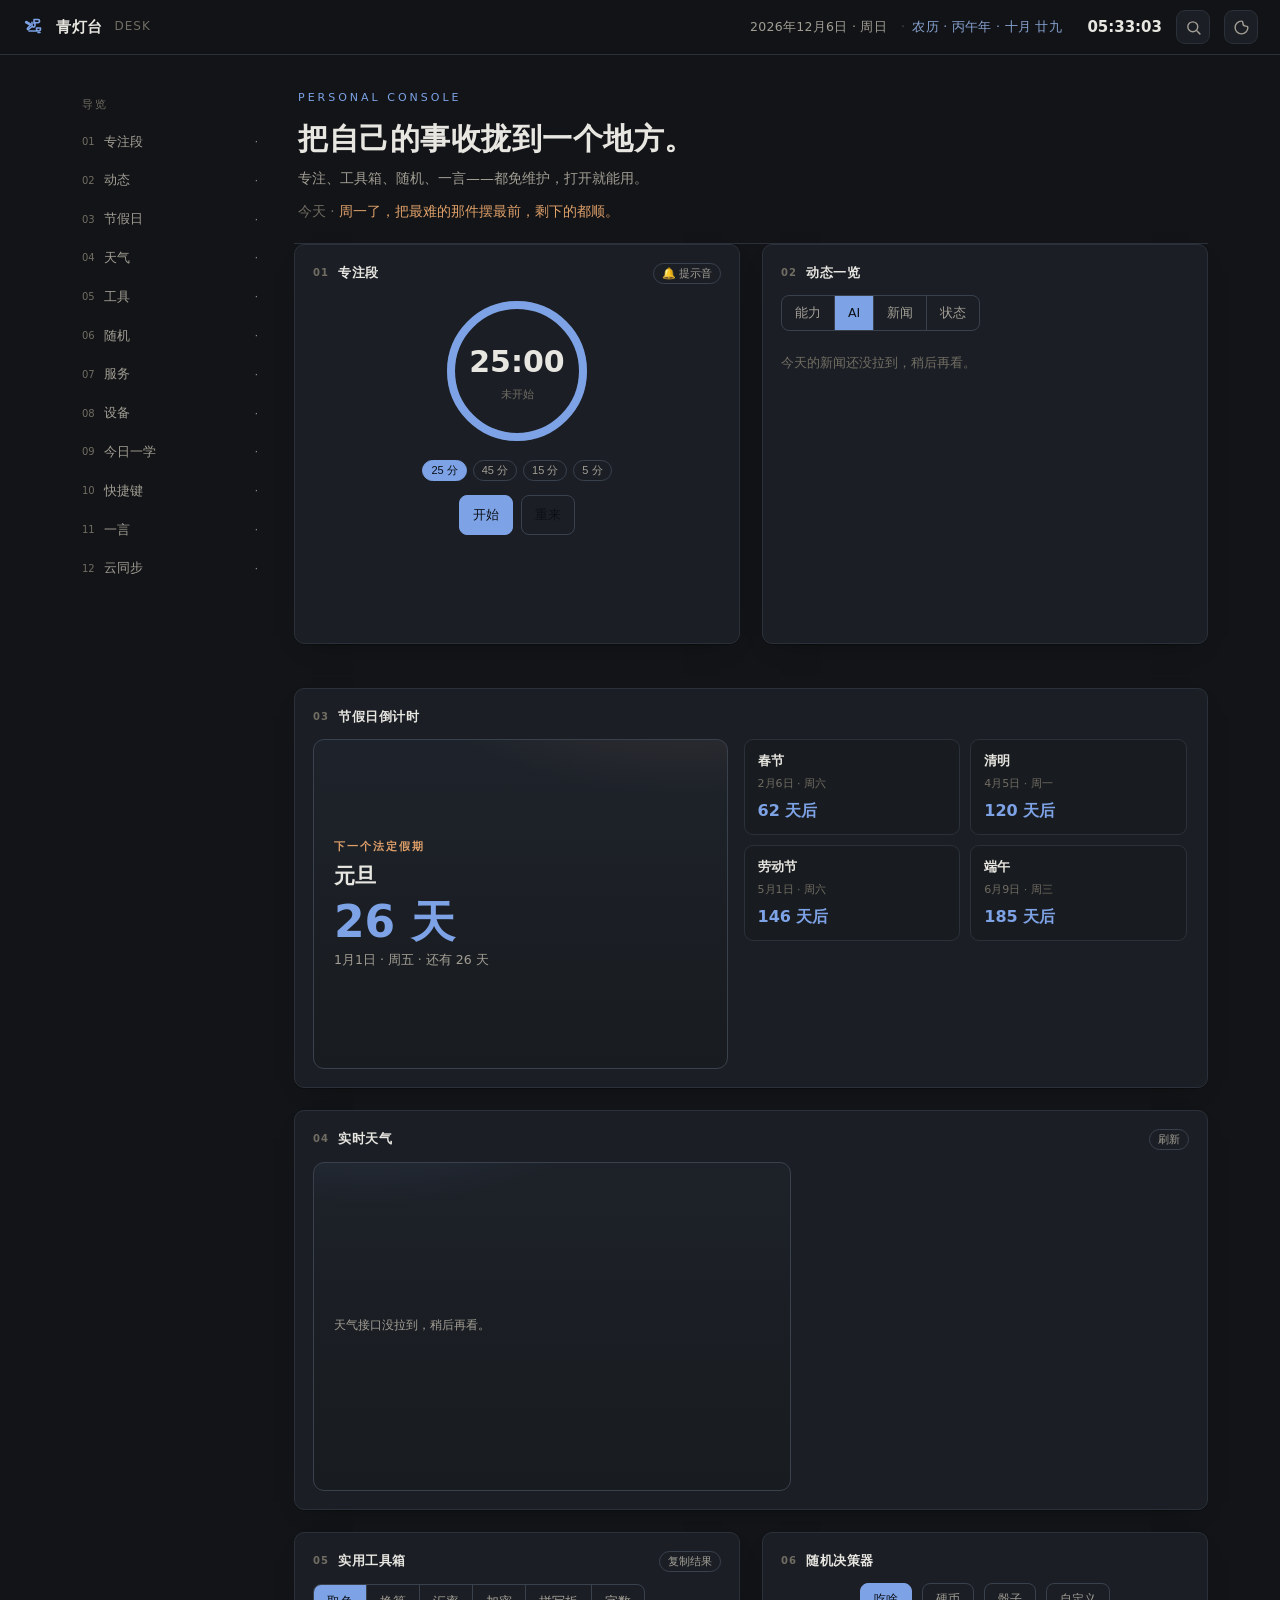
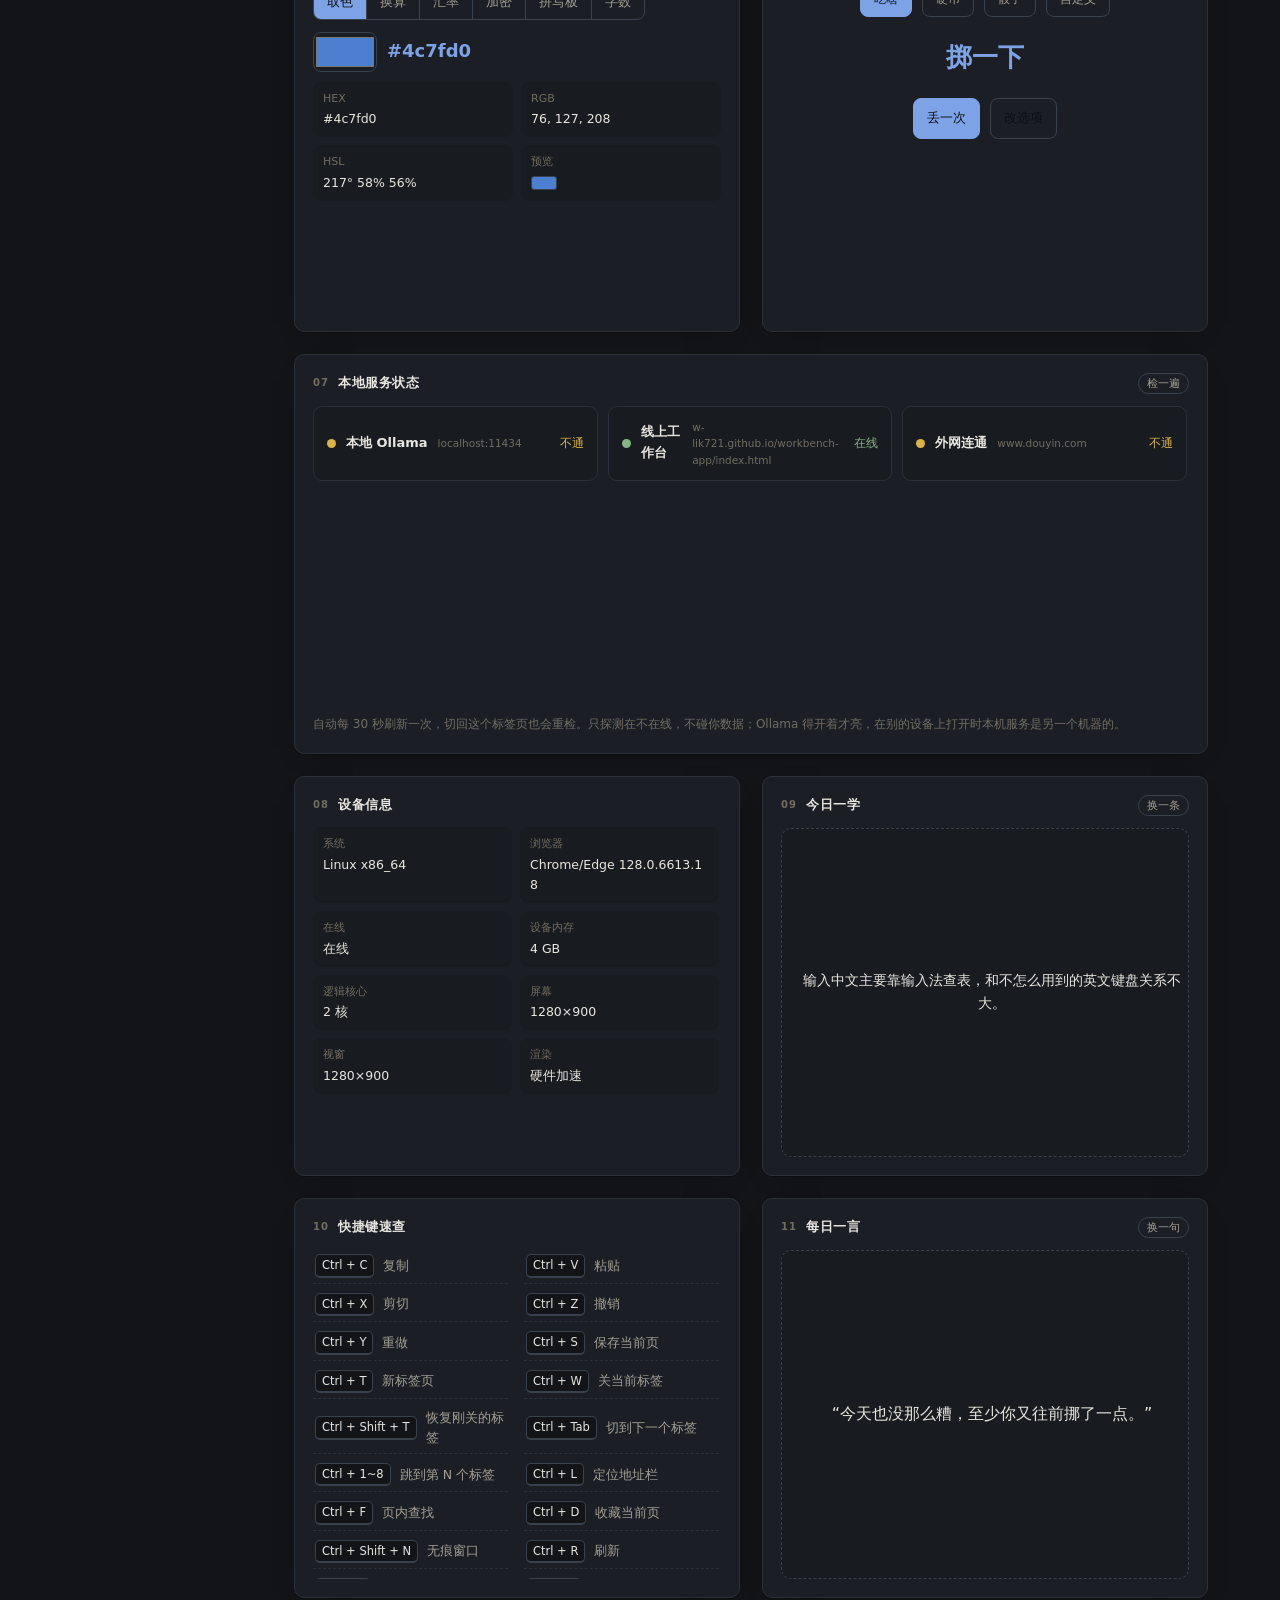
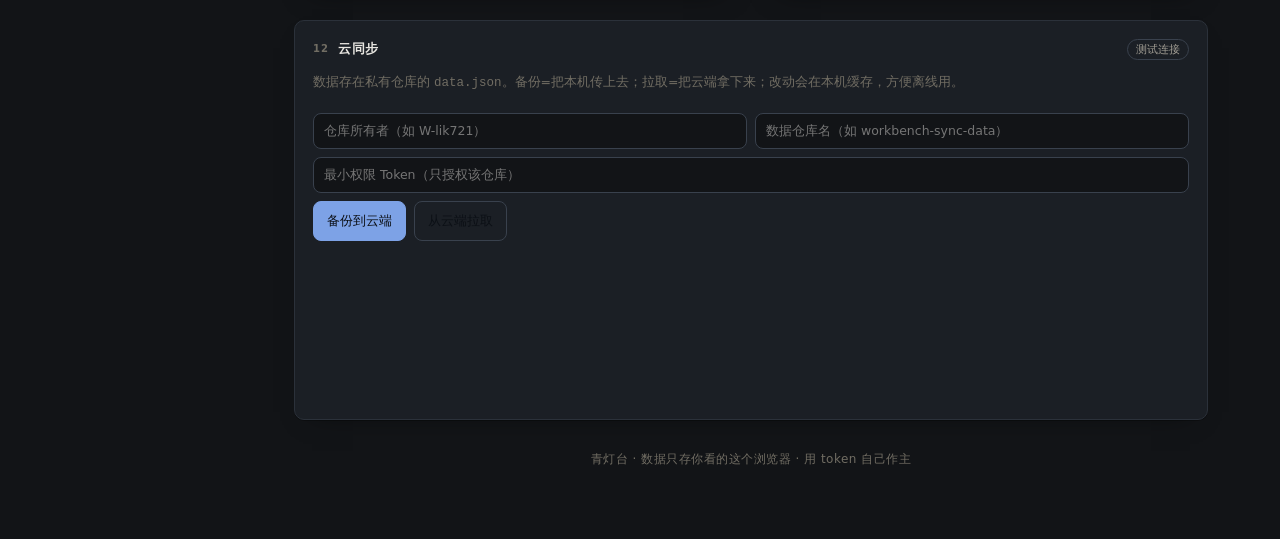
==== index.html @ 458fae38 "deploy(index.html): 20260821_154201" ====
<!DOCTYPE html>
<html lang="zh-CN" data-theme="light">
<head>
<meta charset="UTF-8">
<meta name="viewport" content="width=device-width, initial-scale=1.0">
<title>青灯台 · 个人工作台</title>
<link rel="icon" href='data:image/svg+xml,<svg xmlns="http://www.w3.org/2000/svg" viewBox="0 0 32 32"><rect x="9" y="2" width="14" height="3.5" rx="1.75" fill="%2326499b"/><path d="M13 6.5h6v7c0 4.5-3.4 6.5-3.4 6.5s-3.4-2-3.4-6.5z" fill="%23c97b3a"/><path d="M10.5 23.5c3.6 2.2 7.4 2.2 11 0" stroke="%236b665b" stroke-width="2.2" fill="none" stroke-linecap="round"/><circle cx="16" cy="13" r="2.4" fill="%23fff6"/></svg>'>
<style>
:root{
  --bg:#f5f2ec; --bg2:#efece4; --card:#fffffc; --line:#e3ded2; --line2:#d6d0c2;
  --ink:#23201b; --ink2:#6b665b; --ink3:#9a9484;
  --brand:#264e9b; --brand2:#3d6bc4; --accent:#c97b3a;
  --ok:#4e7c4a; --warn:#b8860b; --tag-c:#2d6a5f; --tag-l:#6a4e8f; --tag-m:#b0544f; --tag-a:#33658a;
  --shadow:0 1px 0 rgba(35,32,27,.05),0 8px 24px -16px rgba(35,32,27,.25);
  --r:10px; --font:14px
}
html[data-theme=dark]{
  --bg:#121417; --bg2:#181b1f; --card:#1b1f25; --line:#2b313a; --line2:#39414d;
  --ink:#e8e6e1; --ink2:#a29e94; --ink3:#716d63;
  --brand:#7da2e6; --brand2:#a8c2f0; --accent:#e0a06a;
  --ok:#87b587; --warn:#d9b44a; --tag-c:#7fc6b8; --tag-l:#b59ad6; --tag-m:#dd9490; --tag-a:#87b6da;
  --shadow:0 1px 0 rgba(0,0,0,.3),0 10px 26px -18px rgba(0,0,0,.6)
}
*{box-sizing:border-box;margin:0;padding:0}
html{scroll-behavior:smooth}
body{font-family:"PingFang SC","Microsoft YaHei","Helvetica Neue",system-ui,sans-serif;background:
  radial-gradient(1200px 500px at 85% -10%,color-mix(in srgb,var(--brand) 8%,transparent),transparent 60%),
  var(--bg);
  color:var(--ink);font-size:var(--font);line-height:1.6;transition:background .3s,color .3s;
  -webkit-font-smoothing:antialiased}
a{color:var(--brand);text-decoration:none}
a:hover{text-decoration:underline}
::selection{background:color-mix(in srgb,var(--brand) 25%,transparent)}

/* 顶栏 */
.top{position:sticky;top:0;z-index:60;display:flex;align-items:center;gap:14px;padding:10px 22px;
  background:color-mix(in srgb,var(--bg) 82%,transparent);backdrop-filter:blur(8px);
  border-bottom:1px solid var(--line)}
.brand{display:flex;align-items:center;gap:10px;font-weight:700;letter-spacing:.5px;font-size:15px}
.brand svg{width:24px;height:24px;color:var(--brand)}
.brand .dim{color:var(--ink3);font-weight:400;font-size:12px;letter-spacing:1px;margin-left:2px}
.top .spacer{flex:1}
.top .date{color:var(--ink2);font-size:12.5px;letter-spacing:.3px}
.top .lunar{color:color-mix(in srgb,var(--brand) 78%,var(--ink));font-size:12.5px;letter-spacing:.3px;white-space:nowrap;opacity:.9}
.top .lunar::before{content:"·";margin-right:7px;color:var(--ink3);opacity:.7}
.top .clock{font-variant-numeric:tabular-nums;font-size:15px;font-weight:600;min-width:86px;text-align:right}
.icon-btn{display:inline-flex;align-items:center;justify-content:center;width:34px;height:34px;border-radius:9px;
  border:1px solid var(--line);background:var(--card);color:var(--ink2);cursor:pointer;transition:.2s}
.icon-btn:hover{border-color:var(--line2);color:var(--brand);transform:translateY(-1px)}
.icon-btn svg{width:17px;height:17px}

/* 布局 */
.wrap{max-width:1180px;margin:0 auto;padding:26px 22px 70px;display:grid;grid-template-columns:196px 1fr;gap:26px}
nav.rail{position:sticky;top:82px;align-self:start;display:flex;flex-direction:column;gap:2px}
nav.rail .rail-title{font-size:11px;letter-spacing:2px;color:var(--ink3);margin:14px 10px 8px}
nav.rail a{display:flex;align-items:center;gap:9px;padding:8px 10px;border-radius:8px;color:var(--ink2);
  font-size:13px;transition:.15s}
nav.rail a:hover{background:var(--card);color:var(--ink)}
nav.rail a .n{font-size:10px;color:var(--ink3);font-variant-numeric:tabular-nums}
nav.rail a .dot{margin-left:auto;font-size:10px}

/* hero */
.hero{grid-column:1 / -1;padding:8px 4px 20px;border-bottom:1px solid var(--line)}
.hero .kicker{font-size:11px;letter-spacing:3px;color:var(--brand);text-transform:uppercase}
.hero h1{font-size:30px;font-weight:700;letter-spacing:.5px;margin:8px 0 4px;color:var(--ink)}
.hero .sub{color:var(--ink2);font-size:14px}
.hero .mood{margin-top:12px;font-size:13.5px;color:var(--ink3)}
.hero .mood b{color:var(--accent);font-weight:500}

main.cols{display:grid;grid-template-columns:1fr 1fr;gap:22px;min-width:0}
.card{background:var(--card);border:1px solid var(--line);border-radius:var(--r);box-shadow:var(--shadow);
  padding:18px;display:flex;flex-direction:column;gap:12px}
.card.wide{grid-column:1 / -1}
.card h3{display:flex;align-items:center;gap:9px;font-size:13px;font-weight:600;letter-spacing:.6px;color:var(--ink)}
.card h3 .idx{font-size:10px;color:var(--ink3);letter-spacing:1px;font-variant-numeric:tabular-nums}
.card h3 .ctrl{margin-left:auto;display:flex;gap:6px;align-items:center}
.card h3 svg{width:16px;height:16px;color:var(--ink3)}
.chip{font-size:11px;padding:2px 8px;border-radius:20px;border:1px solid var(--line2);color:var(--ink2);cursor:pointer;background:transparent;transition:.15s}
.chip.on{background:var(--brand);border-color:var(--brand);color:#fff}
html[data-theme=dark] .chip.on{color:#0c1016}

.btn{padding:9px 13px;border:1px solid var(--brand);background:var(--brand);color:#fff;border-radius:8px;
  font:inherit;font-size:13px;cursor:pointer;transition:.15s;white-space:nowrap}
.btn:hover{filter:brightness(1.06)}
.btn.ghost{background:transparent;color:var(--ink);border-color:var(--line2)}
.btn.ghost:hover{border-color:var(--ink2)}
html[data-theme=dark] .btn{color:#0c1016}

@keyframes in{from{opacity:0;transform:translateY(3px)}to{opacity:1;transform:none}}

/* 番茄钟 */
.tomato{display:flex;flex-direction:column;align-items:center;gap:14px}
.timerimg{position:relative;width:150px;height:150px}
.timerimg svg{width:150px;height:150px;transform:rotate(-90deg)}
.timerimg .bgc{stroke:var(--line2);fill:none;stroke-width:8}
.timerimg .prg{stroke:var(--brand);fill:none;stroke-width:8;stroke-linecap:round;transition:stroke-dashoffset .5s linear}
.timerimg .txt{position:absolute;inset:0;display:flex;flex-direction:column;align-items:center;justify-content:center}
.timerimg .txt .t{font-size:30px;font-weight:700;font-variant-numeric:tabular-nums}
.timerimg .txt .l{font-size:11px;color:var(--ink3)}
.modes{display:flex;gap:6px}
.tomato .cntls{display:flex;gap:8px;align-items:center}

/* 动态分页 */
.tabs{display:flex;gap:0;border:1px solid var(--line2);border-radius:8px;overflow:hidden;width:max-content}
.tabs button{border:0;background:none;padding:7px 13px;font:inherit;font-size:12.5px;color:var(--ink2);cursor:pointer;border-right:1px solid var(--line2)}
.tabs button:last-child{border-right:0}
.tabs button.on{background:var(--brand);color:#fff}
html[data-theme=dark] .tabs button.on{color:#0c1016}
.row02{grid-column:1 / -1;display:flex;gap:22px;align-items:stretch;margin-bottom:22px}
.row02>.card{flex:1 1 0;min-width:0;height:auto}
/* 专注段与动态一览：同一行，用同一固定高度做等高基准 */
#focus{height:400px;display:flex;flex-direction:column}
#focus>.tomato{flex:1 1 auto;min-height:0}
#feed{height:400px;display:flex;flex-direction:column;overflow:hidden}
#feed .vfeed{flex:1 1 0;min-height:0;overflow-y:auto;display:flex;flex-direction:column;gap:9px;overscroll-behavior:contain;scrollbar-width:thin;scrollbar-color:color-mix(in srgb,var(--ink3) 55%,transparent) transparent;padding-right:2px}
.vitem{display:flex;gap:10px;align-items:flex-start}
.vitem .bd{width:7px;height:7px;border-radius:50%;margin-top:6px;flex:none}
.vitem .c{border:1px solid var(--line);border-radius:8px;padding:8px 11px;flex:1;background:var(--bg2)}
.vitem .c p{font-size:13px}
.vitem .c span{font-size:11px;color:var(--ink3)}
.empty{color:var(--ink3);font-size:12.5px;padding:10px 0}

/* 云同步 */
.syncbox{margin-top:8px}
.sync-meta{display:grid;grid-template-columns:1fr 1fr;gap:8px;margin-bottom:8px}
.sync-meta input{padding:7px 10px;border:1px solid var(--line2);border-radius:8px;background:var(--bg);color:var(--ink);font:inherit;font-size:12.5px}
.sync-meta input:focus{outline:none;border-color:var(--brand)}
.sync-btns{display:flex;gap:8px;flex-wrap:wrap}
.sync-status{font-size:12px;margin-top:8px}
.sync-status.ok{color:var(--ok)}
.sync-status.err{color:var(--warn)}

/* toast */
#toast{position:fixed;left:50%;bottom:26px;transform:translateX(-50%) translateY(20px);z-index:200;
  background:var(--ink);color:var(--bg);padding:10px 18px;border-radius:9px;font-size:13px;opacity:0;
  pointer-events:none;transition:.25s;box-shadow:0 8px 24px -8px rgba(0,0,0,.4)}
#toast.show{opacity:1;transform:translateX(-50%) translateY(0)}
html[data-theme=dark] #toast{background:var(--card);color:var(--ink);border:1px solid var(--line2)}

[hidden]{display:none!important}
.tool-panel{display:flex;flex-direction:column;gap:10px;min-width:0}
.toolrow{display:flex;gap:10px;align-items:center;flex-wrap:wrap}
.toolgrid{display:grid;grid-template-columns:1fr 1fr;gap:8px}
.kv{font-size:12.5px;padding:8px 10px;background:var(--bg2);border-radius:8px;word-break:break-all}
.kv b{display:block;font-size:11px;color:var(--ink3);font-weight:500;margin-bottom:2px}
.inp{padding:8px 11px;border:1px solid var(--line2);border-radius:8px;background:var(--bg);color:var(--ink);font:inherit;font-size:13px}
.inp:focus{outline:none;border-color:var(--brand)}
.trans-big{font-size:18px;font-weight:700;color:var(--brand);font-variant-numeric:tabular-nums;word-break:break-all}
.toolchip{font-size:12px;padding:6px 13px;border:1px solid var(--line2);border-radius:8px;background:transparent;color:var(--ink2);cursor:pointer}
.toolchip.on{background:var(--brand);border-color:var(--brand);color:#fff}
html[data-theme=dark] .toolchip.on{color:#0c1016}

/* 本地服务状态 */
.svc{display:flex;flex-wrap:wrap;gap:10px}
.svc-item{flex:1;min-width:170px;border:1px solid var(--line);border-radius:9px;padding:11px 13px;background:var(--bg2);
  display:flex;align-items:center;gap:10px}
.svc-item .s{width:9px;height:9px;border-radius:50%;flex:none;background:var(--ink3)}
.svc-item .s.ok{background:var(--ok)}
.svc-item .s.bad{background:var(--warn)}
.svc-item .n{font-size:13px;font-weight:600}
.svc-item .u{font-size:10.5px;color:var(--ink3);margin-top:1px}
.svc-item .d{margin-left:auto;font-size:11.5px;color:var(--ink2);flex:none}
.svc-item .d.ok{color:var(--ok)}
.svc-item .d.bad{color:var(--warn)}

/* 快捷键速查 */
.sc-grid{display:grid;grid-template-columns:1fr 1fr;gap:4px 16px}
.sc{display:flex;align-items:center;gap:9px;font-size:12.5px;padding:5px 2px;color:var(--ink2);border-bottom:1px dashed var(--line)}
.sc kbd{font:inherit;font-size:11.5px;background:var(--bg);border:1px solid var(--line2);border-bottom-width:2px;
  border-radius:5px;padding:1px 6px;color:var(--ink);white-space:nowrap}

.qshow{padding:18px 16px;border:1px dashed var(--line2);border-radius:10px;background:var(--bg2);text-align:center;min-height:78px;display:flex;flex-direction:column;justify-content:center;gap:7px}
.qshow b{font-size:16px;font-weight:500;line-height:1.55}
.qshow span{font-size:12px;color:var(--ink3)}

/* 统一卡片：等高固定 + 内容区卡片内滚动 */
.cols .card{display:flex;flex-direction:column;height:400px;overflow:hidden}
.cols .card h3,.cols .card .tabs,.cols .card>p{flex:none}
#shortcuts #scList,#quotes #qShow,#daily #dShow,#services #svcList,#sysinfo #sysInfo{flex:1 1 0;align-content:start;min-height:0;overflow-y:auto;overscroll-behavior:contain;scrollbar-width:thin;scrollbar-color:color-mix(in srgb,var(--ink3) 55%,transparent) transparent;padding-right:2px}
#tools .tool-panel{flex:1 1 0;align-content:start;min-height:0;overflow-y:auto;overscroll-behavior:contain;scrollbar-width:thin;scrollbar-color:color-mix(in srgb,var(--ink3) 55%,transparent) transparent}
#sync .syncbox{flex:1 1 0;min-height:0;overflow-y:auto;overscroll-behavior:contain;scrollbar-width:thin;scrollbar-color:color-mix(in srgb,var(--ink3) 55%,transparent) transparent}

/* 节假日倒计时 */
.fest{flex:1 1 0;min-height:0;overflow-y:auto;display:flex;gap:16px;align-items:stretch;overscroll-behavior:contain;scrollbar-width:thin;scrollbar-color:color-mix(in srgb,var(--ink3) 55%,transparent) transparent;padding-right:2px}
.fest-main{flex:1.05;border:1px solid var(--line2);border-radius:11px;padding:18px 20px;display:flex;flex-direction:column;justify-content:center;gap:5px;min-width:0;
  background:radial-gradient(420px 220px at 90% -30%,color-mix(in srgb,var(--accent) 14%,transparent),transparent 70%),linear-gradient(180deg,color-mix(in srgb,var(--brand) 6%,var(--bg2)),var(--bg2))}
.fest-main .tag{font-size:11px;letter-spacing:2px;color:var(--accent);font-weight:600}
.fest-main .nm{font-size:21px;font-weight:700}
.fest-main .days{font-size:44px;font-weight:700;line-height:1.05;color:var(--brand);font-variant-numeric:tabular-nums}
.fest-main .dt{font-size:12.5px;color:var(--ink2)}
.fest-main .dt.hl{color:var(--warn);font-weight:600}
.fest-list{flex:1.25;display:grid;grid-template-columns:1fr 1fr;gap:10px;align-content:start;min-width:0}
.fest-item{border:1px solid var(--line);border-radius:9px;padding:11px 13px;background:var(--bg2);display:flex;flex-direction:column;gap:3px;min-width:0}
.fest-item .nm{font-size:13px;font-weight:600}
.fest-item .dt{font-size:11px;color:var(--ink3)}
.fest-item .d{font-size:16px;font-weight:700;color:var(--brand);font-variant-numeric:tabular-nums;margin-top:2px}
.fest-item .d.today{color:var(--accent)}

/* 实时天气 */
.weath{flex:1 1 0;min-height:0;overflow-y:auto;display:flex;gap:16px;align-items:stretch;overscroll-behavior:contain;scrollbar-width:thin;scrollbar-color:color-mix(in srgb,var(--ink3) 55%,transparent) transparent;padding-right:2px}
.weath-main{flex:1.15;border:1px solid var(--line2);border-radius:11px;padding:16px 20px;display:flex;flex-direction:column;justify-content:center;gap:3px;min-width:0;
  background:radial-gradient(380px 200px at 12% -30%,color-mix(in srgb,var(--brand) 16%,transparent),transparent 70%),linear-gradient(180deg,color-mix(in srgb,var(--brand) 5%,var(--bg2)),var(--bg2))}
.weath-main .loc{font-size:12px;color:var(--ink2)}
.weath-main .loc b{color:var(--ink);font-weight:600}
.weath-main .cond{font-size:14px;font-weight:600;color:var(--brand)}
.weath-main .temp{font-size:48px;font-weight:700;line-height:1.05;font-variant-numeric:tabular-nums}
.weath-main .stats{display:flex;flex-wrap:wrap;gap:5px 14px;margin-top:5px;font-size:12px;color:var(--ink2)}
.weath-main .stats span{display:inline-flex;gap:4px;align-items:center}
.weath-main .upd{font-size:10.5px;color:var(--ink3);opacity:.8}
.weath-grid{flex:1;display:grid;grid-template-columns:repeat(3,1fr);gap:10px;align-content:start;min-width:0}
.weath-day{border:1px solid var(--line);border-radius:9px;padding:11px 13px;background:var(--bg2);display:flex;flex-direction:column;gap:2px;min-width:0}
.weath-day.on{border-color:var(--brand);background:color-mix(in srgb,var(--brand) 9%,var(--bg2))}
.weath-day .wd{font-size:12.5px;font-weight:600}
.weath-day .dd{font-size:10.5px;color:var(--ink3)}
.weath-day .cd{font-size:11.5px;color:var(--brand);margin-top:4px}
.weath-day .tm{font-size:14px;font-weight:700;margin-top:2px}
.weath-day .tm .lo{color:var(--ink3);font-weight:500;margin-left:3px}

footer.legal{grid-column:1/-1;text-align:center;color:var(--ink3);font-size:12px;padding-top:30px;letter-spacing:.5px}

@media(max-width:960px){
  .wrap{grid-template-columns:1fr}
  nav.rail{position:static;flex-direction:row;flex-wrap:wrap;gap:4px;border:1px solid var(--line);border-radius:12px;padding:8px;background:var(--card)}
  nav.rail .rail-title{display:none}
  main.cols{grid-template-columns:1fr;gap:16px}
  /* 窄屏：专注段+动态一览改为上下堆叠，避免两列挤在手机宽度上。
     注意：列方向下 flex-basis:0 会接管高度，必须禁用 flex 伸缩并锁回 400px，否则两卡塌缩 */
  .row02{flex-direction:column;gap:16px}
  .row02>.card{flex:none;height:400px}
  /* 网格类在窄屏收成单列，避免内容被压扁 */
  .sync-meta,.toolgrid{grid-template-columns:1fr}
  .fest{flex-direction:column}
  .fest-main{padding:14px 16px}
  .fest-main .days{font-size:34px}
  .weath{flex-direction:column}
  .weath-main{padding:14px 16px}
  .weath-main .temp{font-size:38px}
  .weath-grid{grid-template-columns:repeat(3,1fr)}
}
@media(max-width:560px){
  .hero h1{font-size:22px}
  .top .date{display:none}
  .sc-grid{grid-template-columns:1fr}
  .wrap{padding:14px 12px 56px;gap:16px}
  .card{padding:14px;gap:10px}
  .hero{padding:6px 2px 15px}
  /* 页签允许横向滚动，避免被挤出卡片 */
  .tabs{max-width:100%;overflow-x:auto}
  .timerimg{width:130px;height:130px}
  .timerimg svg{width:130px;height:130px}
  .trans-big{font-size:16px}
  .sync-meta input{font-size:12px}
}
</style>
</head>
<body>

<header class="top">
  <div class="brand">
    <svg viewBox="0 0 24 24" fill="none" stroke="currentColor" stroke-width="1.6" stroke-linecap="round" stroke-linejoin="round">
      <path d="M9 9.5 4.8 6.6a.7.7 0 0 0-.9 1.1L8.4 10"/>
      <path d="m8.4 10-3 3.6a.7.7 0 0 0 1 .9l3.1-2.6"/>
      <path d="M12 8.5v-4M12 4.5h4a1.6 1.6 0 0 1 0 3.2h-4M13 7.4v3.2a1.5 1.5 0 0 1-3 0V7.4"/>
      <path d="M7 16h9M16.5 16a2 2 0 0 1-2-2v-1h4v1a2 2 0 0 1-2 2Z"/>
      <path d="M16 17.5h2"/>
    </svg>
    青灯台<span class="dim">DESK</span>
  </div>
  <div class="spacer"></div>
  <div class="date" id="dateLine"></div>
  <span class="lunar" id="lunarLine" title="农历日期"></span>
  <div class="clock" id="clock">00:00:00</div>
  <button class="icon-btn" id="searchBtn" title="快捷回到顶部模块（斜杠 / 唤起）">
    <svg viewBox="0 0 24 24" fill="none" stroke="currentColor" stroke-width="2" stroke-linecap="round"><circle cx="11" cy="11" r="7"/><path d="m21 21-4-4"/></svg>
  </button>
  <button class="icon-btn" id="themeBtn" title="切换深浅色">
    <svg id="themeIcon" viewBox="0 0 24 24" fill="none" stroke="currentColor" stroke-width="2" stroke-linecap="round" stroke-linejoin="round"><circle cx="12" cy="12" r="4"/><path d="M12 2v2M12 20v2M4.9 4.9l1.4 1.4M17.7 17.7l1.4 1.4M2 12h2M20 12h2M4.9 19.1l1.4-1.4M17.7 6.3l1.4-1.4"/></svg>
  </button>
</header>

<div class="wrap">
  <nav class="rail">
    <div class="rail-title">导览</div>
    <a href="#focus"><span class="n">01</span>专注段 <span class="dot">·</span></a>
    <a href="#feed"><span class="n">02</span>动态 <span class="dot">·</span></a>
    <a href="#fest"><span class="n">03</span>节假日 <span class="dot">·</span></a>
    <a href="#weather"><span class="n">04</span>天气 <span class="dot">·</span></a>
    <a href="#tools"><span class="n">05</span>工具 <span class="dot">·</span></a>
    <a href="#decision"><span class="n">06</span>随机 <span class="dot">·</span></a>
    <a href="#services"><span class="n">07</span>服务 <span class="dot">·</span></a>
    <a href="#sysinfo"><span class="n">08</span>设备 <span class="dot">·</span></a>
    <a href="#daily"><span class="n">09</span>今日一学 <span class="dot">·</span></a>
    <a href="#shortcuts"><span class="n">10</span>快捷键 <span class="dot">·</span></a>
    <a href="#quotes"><span class="n">11</span>一言 <span class="dot">·</span></a>
    <a href="#sync"><span class="n">12</span>云同步 <span class="dot">·</span></a>
  </nav>

  <div>

    <section class="hero">
      <div class="kicker">Personal Console</div>
      <h1>把自己的事收拢到一个地方。</h1>
      <p class="sub">专注、工具箱、随机、一言——都免维护，打开就能用。</p>
      <p class="mood" id="moodLine"></p>
    </section>

    <main class="cols">
      <div class="row02">

      <!-- 专注段 -->
      <section class="card" id="focus">
        <h3><span class="idx">01</span>专注段<span class="ctrl"><button class="chip" id="soundToggle">🔔 提示音</button></span></h3>
        <div class="tomato">
          <div class="timerimg">
            <svg viewBox="0 0 150 150">
              <circle class="bgc" cx="75" cy="75" r="66"/>
              <circle class="prg" id="pomBar" cx="75" cy="75" r="66"/>
            </svg>
            <div class="txt"><div class="t" id="pomTime">25:00</div><div class="l" id="pomLabel">未开始</div></div>
          </div>
          <div class="modes" id="pomModes">
            <button class="chip on" data-m="25">25 分</button>
            <button class="chip" data-m="45">45 分</button>
            <button class="chip" data-m="15">15 分</button>
            <button class="chip" data-m="5">5 分</button>
          </div>
          <div class="cntls">
            <button class="btn" id="pomStart">开始</button>
            <button class="btn ghost" id="pomReset">重来</button>
          </div>
        </div>
      </section>

      <!-- 动态 -->
      <section class="card" id="feed">
        <h3><span class="idx">02</span>动态一览</h3>
        <div class="tabs" id="feedTabs"></div>
        <div class="vfeed" id="feedList"></div>
      </section>

      </div><!--/row02-->
      <!-- 节假日倒计时 -->
      <section class="card wide" id="fest">
        <h3><span class="idx">03</span>节假日倒计时</h3>
        <div class="fest">
          <div class="fest-main" id="festMain"></div>
          <div class="fest-list" id="festList"></div>
        </div>
      </section>

      <!-- 实时天气 -->
      <section class="card wide" id="weather">
        <h3><span class="idx">04</span>实时天气<span class="ctrl"><button class="chip" id="weathRefresh">刷新</button></span></h3>
        <div class="weath">
          <div class="weath-main" id="weathMain">正在定位与取天气…</div>
          <div class="weath-grid" id="weathGrid"></div>
        </div>
      </section>

      <!-- 实用工具箱 -->
      <section class="card" id="tools">
        <h3><span class="idx">05</span>实用工具箱<span class="ctrl"><button class="chip" id="toolCopy">复制结果</button></span></h3>
        <div class="tabs" id="toolTabs">
          <button class="on" data-t="color">取色</button>
          <button data-t="conv">换算</button>
          <button data-t="fx">汇率</button>
          <button data-t="cipher">加密</button>
          <button data-t="board">拼写板</button>
          <button data-t="count">字数</button>
        </div>

        <div class="tool-panel" data-p="color">
          <div class="toolrow">
            <input type="color" id="tColor" value="#4c7fd0" style="width:64px;height:40px;border:1px solid var(--line2);border-radius:8px;background:none;cursor:pointer">
            <span class="trans-big" id="tColorHex">#4c7fd0</span>
          </div>
          <div class="toolgrid" id="tColorInfo"></div>
        </div>

        <div class="tool-panel" data-p="conv" hidden>
          <select id="tCat" class="inp" style="width:100%">
            <option value="length">长度</option><option value="weight">重量</option>
            <option value="temp">温度</option><option value="data">数据量</option>
            <option value="speed">网速</option>
          </select>
          <div class="toolrow">
            <input id="tVal" class="inp" style="flex:1" value="1">
            <select id="tFrom" class="inp"></select>
            <span style="color:var(--ink3)">→</span>
            <select id="tTo" class="inp"></select>
          </div>
          <div class="trans-big" id="tCnvRes">—</div>
        </div>

        <div class="tool-panel" data-p="fx" hidden>
          <div class="toolrow">
            <input id="fxAmt" class="inp" style="flex:1;min-width:0" value="1">
            <select id="fxFrom" class="inp"></select>
            <span style="color:var(--ink3)">→</span>
            <select id="fxTo" class="inp"></select>
          </div>
          <div class="trans-big" id="fxRes" style="min-height:26px">—</div>
          <div class="toolrow" style="gap:6px">
            <button class="btn" id="fxGo">换算</button>
            <span style="font-size:11px;color:var(--ink3)">实时汇率 · open.er-api.com · 需网络</span>
          </div>
        </div>

        <div class="tool-panel" data-p="cipher" hidden>
          <div class="toolrow">
            <span class="toolchip on" id="cDir" data-d="enc">加密</span>
            <span style="font-size:11px;color:var(--ink3)">base64 双向，防眼杂、非安全加密</span>
          </div>
          <textarea id="cInp" class="inp" style="width:100%;min-height:66px" placeholder="要加密 / 解密的文本…"></textarea>
          <div class="toolrow"><button class="btn" id="cRun">处理</button><span id="cOut" class="trans-big" style="font-size:13px;word-break:break-all"></span></div>
        </div>

        <div class="tool-panel" data-p="board" hidden>
          <textarea id="tBoard" class="inp" style="width:100%;min-height:120px" placeholder="临时书写板，自动存本机，不会丢…"></textarea>
          <div class="toolrow"><button class="btn ghost" id="boardClear">清空</button></div>
        </div>

        <div class="tool-panel" data-p="count" hidden>
          <textarea id="tCount" class="inp" style="width:100%;min-height:110px" placeholder="把文字粘贴进来…"></textarea>
          <div class="toolgrid" id="tCountInfo"></div>
        </div>
      </section>

      <!-- 随机决策器 -->
      <section class="card" id="decision">
        <h3><span class="idx">06</span>随机决策器</h3>
        <div class="toolrow" style="justify-content:center">
          <span class="toolchip dec-m on" data-m="eat">吃啥</span>
          <span class="toolchip dec-m" data-m="coin">硬币</span>
          <span class="toolchip dec-m" data-m="dice">骰子</span>
          <span class="toolchip dec-m" data-m="custom">自定义</span>
        </div>
        <div class="trans-big" id="decRes" style="text-align:center;font-size:26px;min-height:46px;padding:8px 0">掷一下</div>
        <div class="toolrow" style="justify-content:center">
          <button class="btn" id="decGo">丢一次</button>
          <button class="btn ghost" id="decEdit" data-open="0">改选项</button>
        </div>
        <div class="dec-edit" style="display:none">
          <textarea id="decOpts" class="inp" style="width:100%;min-height:70px" placeholder="每行放一个选项，改完自动存…"></textarea>
        </div>
      </section>

      <!-- 本地服务状态 -->
      <section class="card wide" id="services">
        <h3><span class="idx">07</span>本地服务状态<span class="ctrl"><button class="chip" id="svcRun">检一遍</button></span></h3>
        <div class="svc" id="svcList"></div>
        <p style="color:var(--ink3);font-size:12px">自动每 30 秒刷新一次，切回这个标签页也会重检。只探测在不在线，不碰你数据；Ollama 得开着才亮，在别的设备上打开时本机服务是另一个机器的。</p>
      </section>

      <!-- 设备信息 -->
      <section class="card" id="sysinfo">
        <h3><span class="idx">08</span>设备信息</h3>
        <div class="toolgrid" id="sysInfo"></div>
      </section>

      <!-- 今日一学 -->
      <section class="card" id="daily">
        <h3><span class="idx">09</span>今日一学<span class="ctrl"><button class="chip" id="dNext">换一条</button></span></h3>
        <div class="qshow" id="dShow"></div>
      </section>

      <!-- 快捷键速查 -->
      <section class="card" id="shortcuts">
        <h3><span class="idx">10</span>快捷键速查</h3>
        <div class="sc-grid" id="scList"></div>
      </section>

      <!-- 每日一言 -->
      <section class="card" id="quotes">
        <h3><span class="idx">11</span>每日一言<span class="ctrl"><button class="chip" id="qNext">换一句</button></span></h3>
        <div class="qshow" id="qShow"></div>
      </section>

      <!-- 云同步 -->
      <section class="card wide" id="sync">
        <h3><span class="idx">12</span>云同步<span class="ctrl"><button class="chip" id="syncTest">测试连接</button></span></h3>
        <p style="color:var(--ink3);font-size:12.5px">数据存在私有仓库的 <code>data.json</code>。备份=把本机传上去；拉取=把云端拿下来；改动会在本机缓存，方便离线用。</p>
        <div class="syncbox">
          <div class="sync-meta">
            <input id="cfg_owner" placeholder="仓库所有者（如 W-lik721）">
            <input id="cfg_repo" placeholder="数据仓库名（如 workbench-sync-data）">
            <input id="cfg_token" placeholder="最小权限 Token（只授权该仓库）" style="grid-column:1/-1" type="password">
          </div>
          <div class="sync-btns">
            <button class="btn" id="syncUp">备份到云端</button>
            <button class="btn ghost" id="syncDown">从云端拉取</button>
          </div>
          <div class="sync-status" id="syncStatus"></div>
        </div>
      </section>

    </main>

    <footer class="legal">青灯台 · 数据只存你看的这个浏览器 · 用 token 自己作主</footer>
  </div>
</div>

<div id="toast"></div>


<script>
/* 农历库 chinese-lunar (1900-2100) */
/**
 * 农历与阳历的转换，目前只能支持1900至2100的转换
 * User: conis<conis.yi@gmail.com>
 * Github: https://github.com/conis/chinese-lunar
 * Date: 1/29/13
 * Time: 9:58 上午
 *
 */
(function() {
	/*
	 农历每一年，对应公历的数据
	 此数据来源于互联网，原作者不详细，在此感谢
	 MAPPING[0][0]：每年闰月的月份，0表示不闰
	 MAPPING[0][1, 13]：表示每月初一对应的阳历时间，前两个字符表示月，后两个字符表示月
	 */
	var MAPPING = [
		[8, "0131", "0301", "0331", "0429", "0528", "0627", "0726", "0825", "0924", "1023", "1122", "1222", "1320"], 	//1900
		[0, "0219", "0320", "0419", "0518", "0616", "0716", "0814", "0913", "1012", "1111", "1211", "1310"], 	//1901
		[0, "0208", "0310", "0408", "0508", "0606", "0705", "0804", "0902", "1002", "1031", "1130", "1230"], 	//1902
		[5, "0129", "0227", "0329", "0427", "0527", "0625", "0724", "0823", "0921", "1020", "1119", "1219", "1317"], 	//1903
		[0, "0216", "0317", "0416", "0515", "0614", "0713", "0811", "0910", "1009", "1107", "1207", "1306"], 	//1904
		[0, "0204", "0306", "0405", "0504", "0603", "0703", "0801", "0830", "0929", "1028", "1127", "1226"], 	//1905
		[4, "0125", "0223", "0325", "0424", "0523", "0622", "0721", "0820", "0918", "1018", "1116", "1216", "1314"], 	//1906
		[0, "0213", "0314", "0413", "0512", "0611", "0710", "0809", "0908", "1007", "1106", "1205", "1304"], 	//1907
		[0, "0202", "0303", "0401", "0430", "0530", "0629", "0728", "0827", "0925", "1025", "1124", "1223"], 	//1908
		[2, "0122", "0220", "0322", "0420", "0519", "0618", "0717", "0816", "0914", "1014", "1113", "1213", "1311"], 	//1909
		[0, "0210", "0311", "0410", "0509", "0607", "0707", "0805", "0904", "1003", "1102", "1202", "1301"], 	//1910
		[6, "0130", "0301", "0330", "0429", "0528", "0626", "0726", "0824", "0922", "1022", "1121", "1220", "1319"], 	//1911
		[0, "0218", "0319", "0417", "0517", "0615", "0714", "0813", "0911", "1010", "1109", "1209", "1307"], 	//1912
		[0, "0206", "0308", "0407", "0506", "0605", "0704", "0802", "0901", "0930", "1029", "1128", "1227"], 	//1913
		[5, "0126", "0225", "0327", "0425", "0525", "0623", "0723", "0821", "0920", "1019", "1117", "1217", "1315"], 	//1914
		[0, "0214", "0316", "0414", "0514", "0613", "0712", "0811", "0909", "1009", "1107", "1207", "1305"], 	//1915
		[0, "0203", "0304", "0403", "0502", "0601", "0630", "0730", "0829", "0927", "1027", "1125", "1225"], 	//1916
		[2, "0123", "0222", "0323", "0421", "0521", "0619", "0719", "0818", "0916", "1016", "1115", "1214", "1313"], 	//1917
		[0, "0211", "0313", "0411", "0510", "0609", "0708", "0807", "0905", "1005", "1104", "1203", "1302"], 	//1918
		[7, "0201", "0302", "0401", "0430", "0529", "0628", "0727", "0825", "0924", "1024", "1122", "1222", "1321"], 	//1919
		[0, "0220", "0320", "0419", "0518", "0616", "0716", "0814", "0912", "1012", "1110", "1210", "1309"], 	//1920
		[0, "0208", "0310", "0408", "0508", "0606", "0705", "0804", "0902", "1001", "1031", "1129", "1229"], 	//1921
		[5, "0128", "0227", "0328", "0427", "0527", "0625", "0724", "0823", "0921", "1020", "1119", "1218", "1317"], 	//1922
		[0, "0216", "0317", "0416", "0516", "0614", "0714", "0812", "0911", "1010", "1108", "1208", "1306"], 	//1923
		[0, "0205", "0305", "0404", "0504", "0602", "0702", "0801", "0830", "0929", "1028", "1127", "1226"], 	//1924
		[4, "0124", "0223", "0324", "0423", "0522", "0621", "0721", "0819", "0918", "1018", "1116", "1216", "1314"], 	//1925
		[0, "0213", "0314", "0412", "0512", "0610", "0710", "0808", "0907", "1007", "1105", "1205", "1304"], 	//1926
		[0, "0202", "0304", "0402", "0501", "0531", "0629", "0729", "0827", "0926", "1025", "1124", "1224"], 	//1927
		[2, "0123", "0221", "0322", "0420", "0519", "0618", "0717", "0815", "0914", "1013", "1112", "1212", "1311"], 	//1928
		[0, "0210", "0311", "0410", "0509", "0607", "0707", "0805", "0903", "1003", "1101", "1201", "1231"], 	//1929
		[6, "0130", "0228", "0330", "0429", "0528", "0626", "0726", "0824", "0922", "1022", "1120", "1220", "1319"], 	//1930
		[0, "0217", "0319", "0418", "0517", "0616", "0715", "0814", "0912", "1011", "1110", "1209", "1308"], 	//1931
		[0, "0206", "0307", "0406", "0506", "0604", "0704", "0802", "0901", "0930", "1029", "1128", "1227"], 	//1932
		[5, "0126", "0224", "0326", "0425", "0524", "0623", "0722", "0821", "0920", "1019", "1118", "1217", "1315"], 	//1933
		[0, "0214", "0315", "0414", "0513", "0612", "0712", "0810", "0909", "1008", "1107", "1207", "1305"], 	//1934
		[0, "0204", "0305", "0403", "0503", "0601", "0701", "0730", "0829", "0928", "1027", "1126", "1226"], 	//1935
		[3, "0124", "0223", "0323", "0421", "0521", "0619", "0718", "0817", "0916", "1015", "1114", "1214", "1313"], 	//1936
		[0, "0211", "0313", "0411", "0510", "0609", "0708", "0806", "0905", "1004", "1103", "1203", "1302"], 	//1937
		[7, "0131", "0302", "0401", "0430", "0529", "0628", "0727", "0825", "0924", "1023", "1122", "1222", "1320"], 	//1938
		[0, "0219", "0321", "0420", "0519", "0617", "0717", "0815", "0913", "1013", "1111", "1211", "1309"], 	//1939
		[0, "0208", "0309", "0408", "0507", "0606", "0705", "0804", "0902", "1001", "1031", "1129", "1229"], 	//1940
		[6, "0127", "0226", "0328", "0426", "0526", "0625", "0724", "0823", "0921", "1020", "1119", "1218", "1317"], 	//1941
		[0, "0215", "0317", "0415", "0515", "0614", "0713", "0812", "0910", "1010", "1108", "1208", "1306"], 	//1942
		[0, "0205", "0306", "0405", "0504", "0603", "0702", "0801", "0831", "0929", "1029", "1127", "1227"], 	//1943
		[4, "0125", "0224", "0324", "0423", "0522", "0621", "0720", "0819", "0917", "1017", "1116", "1215", "1314"], 	//1944
		[0, "0213", "0314", "0412", "0512", "0610", "0709", "0808", "0906", "1006", "1105", "1205", "1303"], 	//1945
		[0, "0202", "0304", "0402", "0501", "0531", "0629", "0728", "0827", "0925", "1025", "1124", "1223"], 	//1946
		[2, "0122", "0221", "0323", "0421", "0520", "0619", "0718", "0816", "0915", "1014", "1113", "1212", "1311"], 	//1947
		[0, "0210", "0311", "0409", "0509", "0607", "0707", "0805", "0903", "1003", "1101", "1201", "1230"], 	//1948
		[7, "0129", "0228", "0329", "0428", "0528", "0626", "0726", "0824", "0922", "1022", "1120", "1220", "1318"], 	//1949
		[0, "0217", "0318", "0417", "0517", "0615", "0715", "0814", "0912", "1011", "1110", "1209", "1308"], 	//1950
		[0, "0206", "0308", "0406", "0506", "0605", "0704", "0803", "0901", "1001", "1030", "1129", "1228"], 	//1951
		[5, "0127", "0225", "0326", "0424", "0524", "0622", "0722", "0820", "0919", "1019", "1117", "1217", "1315"], 	//1952
		[0, "0214", "0315", "0414", "0513", "0611", "0711", "0810", "0908", "1008", "1107", "1206", "1305"], 	//1953
		[0, "0203", "0305", "0403", "0503", "0601", "0630", "0730", "0828", "0927", "1027", "1126", "1225"], 	//1954
		[3, "0124", "0222", "0324", "0422", "0522", "0620", "0719", "0818", "0916", "1016", "1114", "1214", "1313"], 	//1955
		[0, "0212", "0312", "0411", "0510", "0609", "0708", "0806", "0905", "1004", "1103", "1203", "1301"], 	//1956
		[8, "0131", "0302", "0331", "0430", "0529", "0628", "0727", "0825", "0924", "1023", "1122", "1221", "1320"], 	//1957
		[0, "0218", "0320", "0419", "0519", "0617", "0717", "0815", "0913", "1013", "1111", "1211", "1309"], 	//1958
		[0, "0208", "0309", "0408", "0508", "0606", "0706", "0804", "0903", "1002", "1101", "1130", "1230"], 	//1959
		[6, "0128", "0227", "0327", "0426", "0525", "0624", "0724", "0822", "0921", "1020", "1119", "1218", "1317"], 	//1960
		[0, "0215", "0317", "0415", "0515", "0613", "0713", "0811", "0910", "1010", "1108", "1208", "1306"], 	//1961
		[0, "0205", "0306", "0405", "0504", "0602", "0702", "0731", "0830", "0929", "1028", "1127", "1227"], 	//1962
		[4, "0125", "0224", "0325", "0424", "0523", "0621", "0721", "0819", "0918", "1017", "1116", "1216", "1315"], 	//1963
		[0, "0213", "0314", "0412", "0512", "0610", "0709", "0808", "0906", "1006", "1104", "1204", "1303"], 	//1964
		[0, "0202", "0303", "0402", "0501", "0531", "0629", "0728", "0827", "0925", "1024", "1123", "1223"], 	//1965
		[3, "0121", "0220", "0322", "0421", "0520", "0619", "0718", "0816", "0915", "1014", "1112", "1212", "1311"], 	//1966
		[0, "0209", "0311", "0410", "0509", "0608", "0708", "0806", "0904", "1004", "1102", "1202", "1231"], 	//1967
		[7, "0130", "0228", "0329", "0427", "0527", "0626", "0725", "0824", "0922", "1022", "1120", "1220", "1318"], 	//1968
		[0, "0217", "0318", "0417", "0516", "0615", "0714", "0813", "0912", "1011", "1110", "1209", "1308"], 	//1969
		[0, "0206", "0308", "0406", "0505", "0604", "0703", "0802", "0901", "0930", "1030", "1129", "1228"], 	//1970
		[5, "0127", "0225", "0327", "0425", "0524", "0623", "0722", "0821", "0919", "1019", "1118", "1218", "1316"], 	//1971
		[0, "0215", "0315", "0414", "0513", "0611", "0711", "0809", "0908", "1007", "1106", "1206", "1304"], 	//1972
		[0, "0203", "0305", "0403", "0503", "0601", "0630", "0730", "0828", "0926", "1026", "1125", "1224"], 	//1973
		[4, "0123", "0222", "0324", "0422", "0522", "0620", "0719", "0818", "0916", "1015", "1114", "1214", "1312"], 	//1974
		[0, "0211", "0313", "0412", "0511", "0610", "0709", "0807", "0906", "1005", "1103", "1203", "1301"], 	//1975
		[8, "0131", "0301", "0331", "0429", "0529", "0627", "0727", "0825", "0924", "1023", "1121", "1221", "1319"], 	//1976
		[0, "0218", "0320", "0418", "0518", "0617", "0716", "0815", "0913", "1013", "1111", "1211", "1309"], 	//1977
		[0, "0207", "0309", "0407", "0507", "0606", "0705", "0804", "0902", "1002", "1101", "1130", "1230"], 	//1978
		[6, "0128", "0227", "0328", "0426", "0526", "0624", "0724", "0823", "0921", "1021", "1120", "1219", "1318"], 	//1979
		[0, "0216", "0317", "0415", "0514", "0613", "0712", "0811", "0909", "1009", "1108", "1207", "1306"], 	//1980
		[0, "0205", "0306", "0405", "0504", "0602", "0702", "0731", "0829", "0928", "1028", "1126", "1226"], 	//1981
		[4, "0125", "0224", "0325", "0424", "0523", "0621", "0721", "0819", "0917", "1017", "1115", "1215", "1314"], 	//1982
		[0, "0213", "0315", "0413", "0513", "0611", "0710", "0809", "0907", "1006", "1105", "1204", "1303"], 	//1983
		[10, "0202", "0303", "0401", "0501", "0531", "0629", "0728", "0827", "0925", "1024", "1123", "1222", "1321"], 	//1984
		[0, "0220", "0321", "0420", "0520", "0618", "0718", "0816", "0915", "1014", "1112", "1212", "1310"], 	//1985
		[0, "0209", "0310", "0409", "0509", "0607", "0707", "0806", "0904", "1004", "1102", "1202", "1231"], 	//1986
		[6, "0129", "0228", "0329", "0428", "0527", "0626", "0726", "0824", "0923", "1023", "1121", "1221", "1319"], 	//1987
		[0, "0217", "0318", "0416", "0516", "0614", "0714", "0812", "0911", "1011", "1109", "1209", "1308"], 	//1988
		[0, "0206", "0308", "0406", "0505", "0604", "0703", "0802", "0831", "0930", "1029", "1128", "1228"], 	//1989
		[5, "0127", "0225", "0327", "0425", "0524", "0623", "0722", "0820", "0919", "1018", "1117", "1217", "1316"], 	//1990
		[0, "0215", "0316", "0415", "0514", "0612", "0712", "0810", "0908", "1008", "1106", "1206", "1305"], 	//1991
		[0, "0204", "0304", "0403", "0503", "0601", "0630", "0730", "0828", "0926", "1026", "1124", "1224"], 	//1992
		[3, "0123", "0221", "0323", "0422", "0521", "0620", "0719", "0818", "0916", "1015", "1114", "1213", "1312"], 	//1993
		[0, "0210", "0312", "0411", "0511", "0609", "0709", "0807", "0906", "1005", "1103", "1203", "1301"], 	//1994
		[8, "0131", "0301", "0331", "0430", "0529", "0628", "0727", "0826", "0925", "1024", "1122", "1222", "1320"], 	//1995
		[0, "0219", "0319", "0418", "0517", "0616", "0715", "0814", "0912", "1012", "1111", "1211", "1309"], 	//1996
		[0, "0207", "0309", "0407", "0507", "0605", "0705", "0803", "0902", "1002", "1031", "1130", "1230"], 	//1997
		[5, "0128", "0227", "0328", "0426", "0526", "0624", "0723", "0822", "0921", "1020", "1119", "1219", "1317"], 	//1998
		[0, "0216", "0318", "0416", "0515", "0614", "0713", "0811", "0910", "1009", "1108", "1208", "1307"], 	//1999
		[0, "0205", "0306", "0405", "0504", "0602", "0702", "0731", "0829", "0928", "1027", "1126", "1226"], 	//2000
		[4, "0124", "0223", "0325", "0423", "0523", "0621", "0721", "0819", "0917", "1017", "1115", "1215", "1313"], 	//2001
		[0, "0212", "0314", "0413", "0512", "0611", "0710", "0809", "0907", "1006", "1105", "1204", "1303"], 	//2002
		[0, "0201", "0303", "0402", "0501", "0531", "0630", "0729", "0828", "0926", "1025", "1124", "1223"], 	//2003
		[2, "0122", "0220", "0321", "0419", "0519", "0618", "0717", "0816", "0914", "1014", "1112", "1212", "1310"], 	//2004
		[0, "0209", "0310", "0409", "0508", "0607", "0706", "0805", "0904", "1003", "1102", "1201", "1231"], 	//2005
		[7, "0129", "0228", "0329", "0428", "0527", "0626", "0725", "0824", "0922", "1022", "1121", "1220", "1319"], 	//2006
		[0, "0218", "0319", "0417", "0517", "0615", "0714", "0813", "0911", "1011", "1110", "1210", "1308"], 	//2007
		[0, "0207", "0308", "0406", "0505", "0604", "0703", "0801", "0831", "0929", "1029", "1128", "1227"], 	//2008
		[5, "0126", "0225", "0327", "0425", "0524", "0623", "0722", "0820", "0919", "1018", "1117", "1216", "1315"], 	//2009
		[0, "0214", "0316", "0414", "0514", "0612", "0712", "0810", "0908", "1008", "1106", "1206", "1304"], 	//2010
		[0, "0203", "0305", "0403", "0503", "0602", "0701", "0731", "0829", "0927", "1027", "1125", "1225"], 	//2011
		[4, "0123", "0222", "0322", "0421", "0521", "0619", "0719", "0817", "0916", "1015", "1114", "1213", "1312"], 	//2012
		[0, "0210", "0312", "0410", "0510", "0608", "0708", "0807", "0905", "1005", "1103", "1203", "1301"], 	//2013
		[9, "0131", "0301", "0331", "0429", "0529", "0627", "0727", "0825", "0924", "1024", "1122", "1222", "1320"], 	//2014
		[0, "0219", "0320", "0419", "0518", "0616", "0716", "0814", "0913", "1013", "1112", "1211", "1310"], 	//2015
		[0, "0208", "0309", "0407", "0507", "0605", "0704", "0803", "0901", "1001", "1031", "1129", "1229"], 	//2016
		[6, "0128", "0226", "0328", "0426", "0526", "0624", "0723", "0822", "0920", "1020", "1118", "1218", "1317"], 	//2017
		[0, "0216", "0317", "0416", "0515", "0614", "0713", "0811", "0910", "1009", "1108", "1207", "1306"], 	//2018
		[0, "0205", "0307", "0405", "0505", "0603", "0703", "0801", "0830", "0929", "1028", "1126", "1226"], 	//2019
		[4, "0125", "0223", "0324", "0423", "0523", "0621", "0721", "0819", "0917", "1017", "1115", "1215", "1313"], 	//2020
		[0, "0212", "0313", "0412", "0512", "0610", "0710", "0808", "0907", "1006", "1105", "1204", "1303"], 	//2021
		[0, "0201", "0303", "0401", "0501", "0530", "0629", "0729", "0827", "0926", "1025", "1124", "1223"], 	//2022
		[2, "0122", "0220", "0322", "0420", "0519", "0618", "0718", "0816", "0915", "1015", "1113", "1213", "1311"], 	//2023
		[0, "0210", "0310", "0409", "0508", "0606", "0706", "0804", "0903", "1003", "1101", "1201", "1231"], 	//2024
		[6, "0129", "0228", "0329", "0428", "0527", "0625", "0725", "0823", "0922", "1021", "1120", "1220", "1319"], 	//2025
		[0, "0217", "0319", "0417", "0517", "0615", "0714", "0813", "0911", "1010", "1109", "1209", "1308"], 	//2026
		[0, "0206", "0308", "0407", "0506", "0605", "0704", "0802", "0901", "0930", "1029", "1128", "1228"], 	//2027
		[5, "0126", "0225", "0326", "0425", "0524", "0623", "0722", "0820", "0919", "1018", "1116", "1216", "1315"], 	//2028
		[0, "0213", "0315", "0414", "0513", "0612", "0711", "0810", "0908", "1008", "1106", "1205", "1304"], 	//2029
		[0, "0203", "0304", "0403", "0502", "0601", "0701", "0730", "0829", "0927", "1027", "1125", "1225"], 	//2030
		[3, "0123", "0221", "0323", "0422", "0521", "0620", "0719", "0818", "0917", "1016", "1115", "1214", "1313"], 	//2031
		[0, "0211", "0312", "0410", "0509", "0608", "0707", "0806", "0905", "1004", "1103", "1203", "1301"], 	//2032
		[7, "0131", "0301", "0331", "0429", "0528", "0627", "0726", "0825", "0923", "1023", "1122", "1222", "1320"], 	//2033
		[0, "0219", "0320", "0419", "0518", "0616", "0716", "0814", "0913", "1012", "1111", "1211", "1309"], 	//2034
		[0, "0208", "0310", "0408", "0508", "0606", "0705", "0804", "0902", "1001", "1031", "1130", "1229"], 	//2035
		[6, "0128", "0227", "0328", "0426", "0526", "0624", "0723", "0822", "0920", "1019", "1118", "1217", "1316"], 	//2036
		[0, "0215", "0317", "0416", "0515", "0614", "0713", "0811", "0910", "1009", "1107", "1207", "1305"], 	//2037
		[0, "0204", "0306", "0405", "0504", "0603", "0702", "0801", "0830", "0929", "1028", "1126", "1226"], 	//2038
		[5, "0124", "0223", "0325", "0423", "0523", "0622", "0721", "0820", "0918", "1018", "1116", "1216", "1314"], 	//2039
		[0, "0212", "0313", "0411", "0511", "0610", "0709", "0808", "0906", "1006", "1105", "1204", "1303"], 	//2040
		[0, "0201", "0302", "0401", "0430", "0530", "0628", "0728", "0827", "0925", "1025", "1124", "1223"], 	//2041
		[2, "0122", "0220", "0322", "0420", "0519", "0618", "0717", "0816", "0914", "1014", "1113", "1212", "1311"], 	//2042
		[0, "0210", "0311", "0410", "0509", "0607", "0707", "0805", "0903", "1003", "1102", "1201", "1231"], 	//2043
		[7, "0130", "0229", "0329", "0428", "0527", "0625", "0725", "0823", "0921", "1021", "1119", "1219", "1318"], 	//2044
		[0, "0217", "0319", "0417", "0517", "0615", "0714", "0813", "0911", "1010", "1109", "1208", "1307"], 	//2045
		[0, "0206", "0308", "0406", "0506", "0604", "0704", "0802", "0901", "0930", "1029", "1128", "1227"], 	//2046
		[5, "0126", "0225", "0326", "0425", "0525", "0623", "0723", "0821", "0920", "1019", "1117", "1217", "1315"], 	//2047
		[0, "0214", "0314", "0413", "0513", "0611", "0711", "0810", "0908", "1008", "1106", "1205", "1304"], 	//2048
		[0, "0202", "0304", "0402", "0502", "0531", "0630", "0730", "0828", "0927", "1027", "1125", "1225"], 	//2049
		[3, "0123", "0221", "0323", "0421", "0521", "0619", "0719", "0817", "0916", "1016", "1114", "1214", "1313"], 	//2050
		[0, "0211", "0313", "0411", "0510", "0609", "0708", "0806", "0905", "1005", "1103", "1203", "1302"], 	//2051
		[8, "0201", "0301", "0331", "0429", "0528", "0627", "0726", "0824", "0923", "1022", "1121", "1221", "1320"], 	//2052
		[0, "0219", "0320", "0419", "0518", "0616", "0716", "0814", "0912", "1012", "1110", "1210", "1309"], 	//2053
		[0, "0208", "0309", "0408", "0508", "0606", "0705", "0804", "0902", "1001", "1031", "1129", "1229"], 	//2054
		[6, "0128", "0226", "0328", "0427", "0526", "0625", "0724", "0823", "0921", "1020", "1119", "1218", "1317"], 	//2055
		[0, "0215", "0316", "0415", "0515", "0613", "0713", "0811", "0910", "1009", "1107", "1207", "1305"], 	//2056
		[0, "0204", "0305", "0404", "0504", "0602", "0702", "0731", "0830", "0929", "1028", "1126", "1226"], 	//2057
		[4, "0124", "0223", "0324", "0423", "0522", "0621", "0720", "0819", "0918", "1017", "1116", "1216", "1314"], 	//2058
		[0, "0212", "0314", "0412", "0512", "0610", "0710", "0808", "0907", "1006", "1105", "1205", "1304"], 	//2059
		[0, "0202", "0303", "0401", "0501", "0530", "0628", "0727", "0826", "0924", "1024", "1123", "1223"], 	//2060
		[3, "0121", "0220", "0322", "0420", "0519", "0618", "0717", "0815", "0914", "1013", "1112", "1212", "1311"], 	//2061
		[0, "0209", "0311", "0410", "0509", "0607", "0707", "0805", "0903", "1003", "1101", "1201", "1231"], 	//2062
		[7, "0129", "0228", "0330", "0428", "0528", "0626", "0726", "0824", "0922", "1022", "1120", "1220", "1318"], 	//2063
		[0, "0217", "0318", "0417", "0516", "0615", "0714", "0813", "0911", "1010", "1109", "1208", "1307"], 	//2064
		[0, "0205", "0307", "0406", "0505", "0604", "0704", "0802", "0901", "0930", "1029", "1128", "1227"], 	//2065
		[5, "0126", "0224", "0326", "0424", "0524", "0623", "0722", "0821", "0919", "1019", "1117", "1217", "1315"], 	//2066
		[0, "0214", "0315", "0414", "0513", "0612", "0711", "0810", "0909", "1008", "1107", "1206", "1305"], 	//2067
		[0, "0203", "0304", "0402", "0502", "0531", "0629", "0729", "0828", "0926", "1026", "1125", "1224"], 	//2068
		[4, "0123", "0221", "0323", "0421", "0521", "0619", "0718", "0817", "0915", "1015", "1114", "1214", "1312"], 	//2069
		[0, "0211", "0312", "0411", "0510", "0609", "0708", "0806", "0905", "1004", "1103", "1203", "1301"], 	//2070
		[8, "0131", "0302", "0331", "0430", "0529", "0628", "0727", "0825", "0924", "1023", "1122", "1221", "1320"], 	//2071
		[0, "0219", "0320", "0418", "0518", "0616", "0716", "0814", "0912", "1012", "1110", "1210", "1308"], 	//2072
		[0, "0207", "0309", "0407", "0507", "0605", "0704", "0803", "0901", "0930", "1030", "1128", "1228"], 	//2073
		[6, "0126", "0225", "0326", "0425", "0525", "0623", "0723", "0821", "0920", "1019", "1118", "1217", "1316"], 	//2074
		[0, "0214", "0316", "0414", "0514", "0612", "0712", "0811", "0909", "1009", "1107", "1207", "1305"], 	//2075
		[0, "0204", "0304", "0403", "0502", "0601", "0630", "0730", "0828", "0927", "1027", "1125", "1225"], 	//2076
		[0, "0123", "0222", "0323", "0422", "0521", "0620", "0719", "0818", "0917", "1017", "1115", "1215"], 	//2077
		[0, "0113", "0212", "0313", "0412", "0511", "0609", "0709", "0807", "0906", "1006", "1104", "1204"], 	//2078
		[0, "0103", "0201", "0303", "0401", "0501", "0530", "0628", "0728", "0826", "0925", "1024", "1123"], 	//2079
		[3, "1223", "0122", "0220", "0321", "0419", "0519", "0617", "0716", "0815", "0913", "1012", "1111", "1211"], 	//2080
		[0, "0110", "0208", "0310", "0409", "0508", "0607", "0706", "0804", "0903", "1002", "1031", "1130"], 	//2081
		[7, "1230", "0128", "0227", "0329", "0428", "0527", "0625", "0725", "0823", "0922", "1021", "1119", "1219"], 	//2082
		[0, "0118", "0216", "0318", "0417", "0516", "0615", "0714", "0813", "0911", "1011", "1109", "1209"], 	//2083
		[0, "0107", "0206", "0306", "0405", "0504", "0603", "0703", "0801", "0831", "0929", "1029", "1127"], 	//2084
		[5, "1227", "0125", "0224", "0325", "0423", "0523", "0622", "0721", "0820", "0919", "1018", "1117", "1216"], 	//2085
		[0, "0115", "0213", "0315", "0413", "0512", "0611", "0710", "0809", "0908", "1007", "1106", "1206"], 	//2086
		[0, "0104", "0203", "0304", "0403", "0502", "0531", "0630", "0729", "0828", "0926", "1026", "1125"], 	//2087
		[4, "1225", "0123", "0222", "0322", "0421", "0520", "0618", "0718", "0816", "0914", "1014", "1113", "1213"], 	//2088
		[0, "0111", "0210", "0312", "0410", "0510", "0608", "0707", "0806", "0904", "1003", "1102", "1202"], 	//2089
		[8, "1231", "0130", "0301", "0331", "0429", "0529", "0627", "0726", "0825", "0923", "1022", "1121", "1221"], 	//2090
		[0, "0119", "0218", "0320", "0418", "0518", "0616", "0716", "0814", "0913", "1012", "1110", "1210"], 	//2091
		[0, "0108", "0207", "0308", "0406", "0506", "0605", "0704", "0803", "0901", "1001", "1030", "1129"], 	//2092
		[6, "1228", "0126", "0225", "0327", "0425", "0525", "0623", "0723", "0822", "0920", "1020", "1118", "1218"], 	//2093
		[0, "0116", "0214", "0316", "0414", "0514", "0612", "0712", "0811", "0909", "1009", "1108", "1207"], 	//2094
		[0, "0106", "0204", "0306", "0404", "0503", "0602", "0701", "0731", "0829", "0928", "1028", "1127"], 	//2095
		[4, "1226", "0125", "0223", "0324", "0422", "0521", "0620", "0719", "0817", "0916", "1016", "1115", "1214"], 	//2096
		[0, "0113", "0212", "0313", "0412", "0511", "0609", "0709", "0807", "0905", "1005", "1104", "1203"], 	//2097
		[0, "0102", "0201", "0303", "0401", "0501", "0530", "0628", "0727", "0826", "0924", "1024", "1122"], 	//2098
		[2, "1222", "0121", "0220", "0321", "0420", "0520", "0618", "0717", "0816", "0914", "1013", "1112", "1211"] 	//2099
	];
	var MINYEAR = 1900;
	var _chineseLunar = {};

	/*
	 * 分析日期表达式，并提取其中的单位和数值
	 */
	var _expression = function(expr) {
		var list = expr.match(/[+-]?\d+((ms)|[yMdhmsw])/g);
		var result = [];
		for(var i = 0; i < list.length; i++){
			//提取单位和数值
			if (/([+-])(\d+)(.+)/.test(list[i])) {
				var val = parseInt(RegExp.$2);
				if(RegExp.$1 === "-") val = -val;

				result.push({
					value: val,
					unit: RegExp.$3
				});
			};
			return result;
		};
	};

	//计算公历两个日期之差
	var _solarDiff = function(left, right, interval) {
		var span = left.getTime() - right.getTime(); //相差毫秒
		switch (interval) {
			case "y": return parseInt(left.getFullYear() - right.getFullYear());
			case "M": return parseInt((left.getFullYear() - right.getFullYear()) * 12 + (left.getMonth() - right.getMonth()));
			case "d": return Math.ceil(span / 1000 / 60 / 60 / 24);
			case "w": return Math.floor(span / 1000 / 60 / 60 / 24 / 7);
			case "h": return Math.floor(span / 1000 / 60 / 60);
			case "m": return Math.floor(span / 1000 / 60);
			case "s": return Math.floor(span / 1000);
			case "ms": return parseInt(span);
		}
	}

	//_solarAdd(date, '5d-6m');
	var _solarAdd = function(date, expr){

	};

	/*
	 找到农历
	 isPerYear，是否为农历前一年的对应数据
	 */
	var _findLunar = function(solar, index, minMonth, maxMonth, isPreYear) {
		//取得映射的数据
		var mapping = MAPPING[index];
		if (!mapping) return false;

		var year = solar.getFullYear()
			, month = solar.getMonth() + 1
			, date = solar.getDate();
		var lunarYear = year;
		var lunarMonth, find, solarMonth;

		//查找农历
		for (var i = mapping.length - 1; i > 0; i--) {
			lunarMonth = i;
			//取对应的农历月与天
			var segMonth = Number(mapping[i].substring(0, 2));
			var segDay = Number(mapping[i].substring(2, 4));

			solarMonth = isPreYear && segMonth > 12 ? segMonth - 12 : segMonth;
			find = solarMonth < month || (solarMonth == month && segDay <= date) ||
				((segMonth <= minMonth || segMonth >= maxMonth) && isPreYear);
			if ((solarMonth == 12 && solarMonth > month && i == 1)) {
				find = true;
				year--;
			};
			if (find) break;
		}

		//如果找到，则赋值
		if(!find) return false;
		//取前一年
		if (isPreYear && segMonth == 12) year = year - 1;
		lunarYear = isPreYear ? lunarYear - 1 : lunarYear;
		return {
			year: year,
			month: solarMonth,
			day: segDay,
			lunarYear: lunarYear,
			lunarMonth: lunarMonth,
			leapMonth: mapping[0]			//闰月
		};
	};

	//日期累加
	var _dateAdd = function(lunar, value, unit){
		if(unit == 'M'){
			return _chineseLunar.monthAdd(lunar, value);
		}else{
			//转换为阳历，计算完再转为农历
			var solar = _chineseLunar.lunarToSolar(lunar);
			solar = _solarAdd(solar, value, unit);
			return _chineseLunar.solarToLunar(solar);
		};
	};

	/*
	 农历相加
	 */
	_chineseLunar.dateAdd = function(lunar, expr) {
		//分析表达式
		var list = _expression(expr);

		for(var i = 0; i < list.length; i ++){
			lunar = _dateAdd(lunar, list[i]);
		};
		return lunar;
	};

	/*
	 计算两个农历时间的差值，主要计算月份之间的差，其它和公历是一样的
	 */
	_chineseLunar.dateDiff = function(lunar1, lunar2, expr) {
		//计算农历月份差值
		if(expr == "M"){
			return _chineseLunar.monthDiff(lunar1, lunar2);
		};

		//先转成公历，除了月份，其它的都可以按公历计算
		var solar1 = _chineseLunar.lunarToSolar(lunar1);
		var solar2 = _chineseLunar.lunarToSolar(lunar2);
		//再把农历转到公历
		return _solarDiff(solar2, solar1, expr);
	};

	/*
	 农历月份相加
	 */
	_chineseLunar.monthAdd = function(lunar, inc) {
		//如果是Date，则转换为农历
		if (lunar instanceof Date) lunar = _chineseLunar.solarToLunar(lunar);
		if (inc == 0) return lunar;

		var year = lunar.year, count;
		var month = lunar.month;
		if(lunar.leap ||
			(lunar.leapMonth > 0 && lunar.month > lunar.leapMonth)) month++;

		var run = true;
		do {
			//计算当前年有多少个月
			count = _chineseLunar.monthsOfYear(year);
			inc = inc + month - count;
			if (inc <= 0) {
				run = false;
				month = year == lunar.year ? count + inc : count + inc - month;
			}else {
				year++;
				month = 1;
			}
		} while (run);

		//获取最后的结果年的闰月是哪一个月
		var leapMonth = _chineseLunar.leapMonthOfYear(year);
		var leap = false;
		//如果闰月大于农历月，则月份减1
		if (leapMonth > 0 && month > leapMonth) {
			month--;
			//如果减完后月份和闰月相等，表示是闰月
			leap = month == leapMonth;
		}

		return {
			year: year,
			month: month,
			leap: leap,
			leapMonth: leapMonth
		};
	};

	/*
	 * 返回两段日期的农历差了多少个月，因为有闰月，所以和公历不一样
	 * date1和date2允许为公历
	 */
	_chineseLunar.monthDiff = function(lunar1, lunar2) {
		//如果是公历的日期格式，则转换为农历
		var count = 0;

		//如果数据类型是日期，则转换为农历
		if (lunar1 instanceof Date) lunar1 = _chineseLunar.solarToLunar(lunar1);
		if (lunar2 instanceof Date) lunar2 = _chineseLunar.solarToLunar(lunar2);

		//两个日期是同一年
		if (lunar1.year == lunar2.year) {
			count = lunar2.month - lunar1.month;
			//中间有闰月的存在，计数器加一
			if (lunar1.leapMonth >= lunar1.month && lunar1.leapMonth <= lunar2.month) count++;
		} else {
			//计算首年，如果当前的闰月大于当前月，或者当前年有闰月且当前月等于闰月，但当前月又不是闰月，则要多添加一个月
			count = 12;
			if(lunar1.leapMonth > lunar1.month ||
				(lunar1.leapMonth == lunar1.month && !lunar1.isLeaMonth)) count += 1;
			count  -= lunar1.month;

			//计算两年之间中间的年月份
			var year = lunar1.year + 1;
			for (var i = year; i < lunar2.year; i++) {
				count += _chineseLunar.monthsOfYear(year++);
			}
			//计算最后一年
			count += lunar2.month;
			if (lunar2.isLeapMonth || lunar2.month < lunar2.leapMonth) count++;
		};
		return count;
	};

	/*
	 * 计算某年某月一个有多少天
	 * daysOfMonth({}) 或者 daysOfMonth(year, month, leap);
	 */
	_chineseLunar.daysOfMonth = function(year, month, leap) {
		if (typeof (year) == "object") {
			month = year.month;
			leap = year.leap;
			year = year.year;
		};

		var date1 = _chineseLunar.lunarToSolar(year, month, 1, leap);
		var leapMonth = _chineseLunar.leapMonthOfYear(year);
		if (leapMonth == month && !leap) {
			//如果是闰月和当前一月一至，且当前月不是闰月，说明下一个月是闰月，例如2009年5月，这一年闰5月，如果传过来的不是闰月，那么下一个月就是闰月
			leap = true;
		} else if (month == 12) {
			//农历的最后一个月
			year++;
			month = 1;
		} else {
			leap = false;
			month++;
		};

		var date2 = _chineseLunar.lunarToSolar(year, month, 1, leap);
		return _chineseLunar.dateDiff(date2, date1, "d");

	};

	//获取农历某一年有多少个月
	_chineseLunar.monthsOfYear = function(year) {
		return MAPPING[year - MINYEAR].length - 1;
	};

	//获取农历某年的闰月是几月，
	_chineseLunar.leapMonthOfYear = function(year) {
		var info = MAPPING[year - MINYEAR];
		return info ? info[0] : 0;
	};

	/*
	 农历转阳历
	 lunarToSolar({})，或者lunarToSolar(year, month, day, leap)
	 */
	_chineseLunar.lunarToSolar = function(year, month, day, leap) {
		var arg0 = arguments[0];

		//第一个参数是对象
		if (typeof (arg0) == "object" && arguments.length == 1) {
			year = arg0.year;
			month = arg0.month;
			day = arg0.day;
			leap = arg0.leap;
		};

		//根据偏移量取得映射数据
		var offset = year - MINYEAR;
		//所查询的日期超出范围
		if (offset < 0 || offset > MAPPING.length){
			throw new Error('Specified date range is invalid.');
		};

		//取得润月是哪一个月
		var leapMonth = MAPPING[offset][0];
		//如果isLeap=true，并且当前月份就是闰月，或者本月有闰月，且当前月份大于闰月，则月份需要加1
		if ((leap && month == leapMonth) ||
			(leapMonth > 0 && month > leapMonth)){
			month += 1;
		};

		//取出对应到某个月的片断
		var segment = MAPPING[offset][month]; 		//农历第一天对应公历的具体天
		var mapMonth = Number(segment.substring(0, 2))
		var mapDate = Number(segment.substring(2, 4));

		if (mapMonth > 12) {
			year += 1;
			mapMonth -= 12;
		};

		var solar = new Date(year, mapMonth - 1, mapDate);
		var time = solar.getTime() + ((day - 1) * 24 * 60 * 60 * 1000);
		return new Date(time);
	};

	/*
	 公历转农历
	 1.查找对应农历初一是哪一天
	 2.将农历初一转换为公历
	 3.计入偏移量
	 */
	_chineseLunar.solarToLunar = function(solar, format) {
		var offset = solar.getFullYear() - MINYEAR;
		//超出范围
		if(offset <= 0 || offset >= MAPPING.length){
			throw new Error('Specified date range is invalid.');
		};

		//查找范围内的农历数据
		var data = _findLunar(solar, offset, 0, 13, false);
		//如果没有找到，则找前一年的，因为农历在公历之前，并且不会超过一年，查一年就可以了
		data = data || _findLunar(solar, offset - 1, 12, 99, true);

		//还是没有找到，表示超出范围
		if (!data) return false;

		//农历初一对应公历的哪一天
		var firstDay = new Date(data.year, data.month - 1, data.day);
		var day = _solarDiff(solar, firstDay, "d") + 1;

		//返回的农历结果
		var result = {
			leap: data.leapMonth > 0 && data.leapMonth + 1 == data.lunarMonth,
			year: data.lunarYear,
			month: data.leapMonth > 0 && data.lunarMonth > data.leapMonth ? data.lunarMonth - 1 : data.lunarMonth,
			day: day,
			leapMonth: data.leapMonth
		};

		//判断是否要格式化结果
		return (format && result) ? _chineseLunar.format(result, format) : result;
	};

	//获取中国传统干支的名称
	_chineseLunar.traditionalYearName = function(year) {
		var Gan = "甲乙丙丁戊己庚辛壬癸".split("");
		var Zhi = "子丑寅卯辰巳午未申酉戌亥".split("");
		year = year - MINYEAR + 36;
		return (Gan[year % 10] + Zhi[year % 12] + "年");
	};

	//获取中文的年
	_chineseLunar.yearName = function(year) {
		var cnStr = '〇,一,二,三,四,五,六,七,八,九'.split(",");
		var cYear = year.toString();
		var result = '';
		for (var i = 0; i < cYear.length; i++) {
			result += cnStr[parseInt(cYear.charAt(i))];
		}
		return result + '年';
	};

	//获取中国的生肖
	_chineseLunar.animalName = function(year) {
		return "鼠牛虎兔龙蛇马羊猴鸡狗猪".split("")[(year - 4) % 12];
	};

	//获取农历月的名称
	_chineseLunar.monthName = function(month, traditional, leap) {
		var monthName = "正,二,三,四,五,六,七,八,九,十,十一,十二".split(",");
		if (traditional) { monthName[11] = "腊" }
		return (leap ? "闰" : "") + monthName[month - 1] + "月";
	};

	//获取农历传统天的名称
	_chineseLunar.dayName = function(lunar) {
		switch (lunar) {
			case 10: return '初十';
			case 20: return '二十';
			case 30: return '三十';
			default: return ("初十廿卅".split("")[Math.floor(lunar / 10)] +
				"一二三四五六七八九十".split("")[(lunar - 1) % 10]) || lunar;
		}
	};

	//格式化农历日期，date是农历的日期
	_chineseLunar.format = function(lunar, expr) {
		return expr.replace(/[TAYyMmdD]/g, function(m, i) {
			switch (m) {
				//获取传统的年
				case "T": return _chineseLunar.traditionalYearName(lunar.year);
				//获取生肖
				case "A": return _chineseLunar.animalName(lunar.year);
				//获取中文的年
				case "Y": return _chineseLunar.yearName(lunar.year);
				//获取数字年
				case "y": return lunar.year;
				//获取月份
				case "m": return _chineseLunar.monthName(lunar.month, false, lunar.leap);
				//获取传统的月
				case "M": return _chineseLunar.monthName(lunar.month, true, lunar.leap);
				//获取天
				case "d": return _chineseLunar.dayName(lunar.day);
				//如果是初一，则显示月，而不是显示
				case "D":
					if(lunar.day == 1){
						return _chineseLunar.monthName(lunar.month, false, lunar.leap);
					}else{
						return _chineseLunar.dayName(lunar.day);
					};
			}
		});
	};


	if (typeof define === 'function'){
		define (function (){
			return _chineseLunar;
		});
	}else if(typeof exports === 'object'){
		module.exports = _chineseLunar;
	}else{
		window.chineseLunar = _chineseLunar;
	};
})();

</script>
<script>
/* ---------- 工具 ---------- */
const $=s=>document.querySelector(s);
const ls={get:(k,d)=>{try{const v=localStorage.getItem(K(k));return v?JSON.parse(v):d}catch(e){return d}},set:(k,v)=>localStorage.setItem(K(k),JSON.stringify(v)),del:k=>localStorage.removeItem(K(k))};
const K=k=>'wbm-'+k;
function toast(t){const e=$('#toast');e.textContent=t;e.classList.add('show');clearTimeout(toast._t);toast._t=setTimeout(()=>e.classList.remove('show'),1800)}
function esc(s){return (s||'').replace(/[&<>"']/g,m=>({'&':'&amp;','<':'&lt;','>':'&gt;','"':'&quot;',"'":'&#39;'}[m]))}
/* 日/时 */
function pad(n){return n<10?'0'+n:''+n}
function tick(){
  const d=new Date();
  $('#clock').textContent=[pad(d.getHours()),pad(d.getMinutes()),pad(d.getSeconds())].join(':');
  const wd=['周日','周一','周二','周三','周四','周五','周六'][d.getDay()];
  $('#dateLine').textContent=`${d.getFullYear()}年${d.getMonth()+1}月${d.getDate()}日 · ${wd}`;
  lunarLine();
}
function lunarLine(){
  const el=$('#lunarLine');if(!el)return;
  const c=window.chineseLunar;if(!c)return;
  const t=new Date(),key=t.getFullYear()+'-'+t.getMonth()+'-'+t.getDate();
  if(lunarLine._k===key)return;lunarLine._k=key;
  const lo=c.solarToLunar(t);
  el.textContent='农历 · '+c.format(lo,'T')+' · '+c.format(lo,'M D');
}
setInterval(tick,1000);tick();

/* 主题 */
function applyTheme(t){document.documentElement.setAttribute('data-theme',t);
  document.getElementById('themeIcon').innerHTML=t==='dark'
   ?'<path d="M12 3a9 9 0 1 0 9 9c0-2-1.6-2-3-2a4 4 0 0 1-4-4c0-1.4 0-3-2-3Z" />'
   :'<circle cx="12" cy="12" r="4"/><path d="M12 2v2M12 20v2M4.9 4.9l1.4 1.4M17.7 17.7l1.4 1.4M2 12h2M20 12h2M4.9 19.1l1.4-1.4M17.7 6.3l1.4-1.4"/>';
}
let theme=ls.get('theme','dark');applyTheme(theme);
$('#themeBtn').onclick=()=>{theme=theme==='dark'?'light':'dark';ls.set('theme',theme);applyTheme(theme)};

/* 格言 */
const moods=[
 {w:1,t:'周一了，把最难的那件摆最前，剩下的都顺。',g:'今天'},
 {w:2,t:'别急着把事做完，先把对的几件做完。',g:'今天'},
 {w:3,t:'这周过了一半，往回看一眼，往前挪一步。',g:'今天'},
 {w:4,t:'收拢杂念，一次只做一件事。',g:'今天'},
 {w:5,t:'到周五了，收个尾，别把尾巴拖进周末。',g:'今天'},
 {w:0,t:'休息归休息，心里那件惦记的事也值得扫一眼。',g:'周末'}
];
function mood(){const d=new Date();const m=moods[d.getDay()];$('#moodLine').innerHTML=`${m.g} · <b>${m.t}</b>`}

/* ---------- 番茄钟 ---------- */
let pom={running:false,mode:25,left:25*60,total:25*60,timer:null};
const R=Math.PI*2*66;
function pomBar(){const el=$('#pomBar');el.style.strokeDasharray=R;el.style.strokeDashoffset=R*(1-pom.left/pom.total)}
function pomTick(){if(!pom.running)return;pom.left--;
  if(pom.left<=0){pom.running=false;clearInterval(pom.timer);pomUI();toast('这段专注到点，起来动一动。');if($('#soundToggle').dataset.on){beep()};return}
  pomUI()}
function pomUI(){$('#pomTime').textContent=`${pad(Math.floor(pom.left/60))}:${pad(pom.left%60)}`;
  $('#pomLabel').textContent=pom.running?(pom.left>0&&pom.left<pom.total?'专注中':'未开始'):'未开始';
  pomBar()}
function pomStart(){if(pom.running){pom.running=false;clearInterval(pom.timer);$('#pomStart').textContent='继续'}else{clearInterval(pom.timer);pom.running=true;$('#pomStart').textContent='暂停';pom.timer=setInterval(pomTick,1000)};pomUI()}
$('#pomStart').onclick=pomStart;
$('#pomReset').onclick=()=>{pom.running=false;clearInterval(pom.timer);pom.left=pom.total;$('#pomStart').textContent='开始';pomUI()}
$('#pomModes').querySelectorAll('button').forEach(b=>b.onclick=()=>{
  $('#pomModes').querySelectorAll('button').forEach(x=>x.classList.remove('on'));b.classList.add('on');
  pom.mode=+b.dataset.m;pom.total=pom.mode*60;pom.left=pom.total;pom.running=false;clearInterval(pom.timer);$('#pomStart').textContent='开始';pomUI()});
let beh;
$('#soundToggle').onclick=function(){if(this.dataset.on){delete this.dataset.on;this.textContent='🔔 提示音'}else{this.dataset.on='1';this.textContent='搭建中 · 稍后';beh=beep()}};
function beep(){try{const C=new (window.AudioContext||window.webkitAudioContext)();const o=C.createOscillator();o.type='sine';o.frequency.value=880;const g=C.createGain();g.gain.value=.15;o.connect(g);g.connect(C.destination);o.start();o.stop(C.currentTime+.5)}catch(e){toast('提示音需要页面先点一下才发声')}}

/* ---------- 动态 ---------- */
const FEED={
 '10':[
  {d:'今天',type:'l',c:'专注段 · 25 分钟专注计时，到点提醒你起来动一动'},
  {d:'今天',type:'l',c:'动态一览 · 每日中文新闻 + AI 智能资讯实时聚合'},
  {d:'今天',type:'l',c:'快捷启动 · 常用网站与工具一键直达'},
  {d:'今天',type:'l',c:'快捷键速查 · 28 组系统与浏览器快捷键'},
  {d:'今天',type:'r',c:'状态自检 · 网络 / 电源 / 硬件 / 本地服务实时检测'},
  {d:'今天',type:'r',c:'设备信息 · 本机内存、CPU、屏幕参数一览'},
  {d:'今天',type:'l',c:'今日一学 · 每天一条实用小知识'},
  {d:'今天',type:'m',c:'节假日倒计时 · 下一个假期差几天，一眼看清'},
  {d:'今天',type:'m',c:'随机决策 · 纠结时让选项自己选一个'},
  {d:'今天',type:'m',c:'灵感名言 · 每天自动换一句坐镇'}],
 '40':[
  {d:'现在',type:'r',c:'服务都挺正常。本地这块没出岔子。'}]
};
const FCOLS={l:['#4e7c4a',0],g:['#33658a',1],r:['#4e7c4a',0],m:['#b8860b',1]};
const FKEY={10:'能力',20:'AI',30:'新闻',40:'状态'};
const FTYPE={l:'学习',g:'资讯',r:'运行',m:'改善'};
let feedTab='20';

/* 每日中文新闻（源：60秒读懂世界） */
const NEWS_API='https://60s.viki.moe/v2/60s';
const AI_KEYS=['ai','人工智能','大模型','机器人','模型','openai','gpt','算法','算力','芯片','科技','软件','数字','生成式','版权','航天','电商','智能','智驾'];
let dailyNews=[],dailyLink='',dailyDate='';
function agoDay(d){if(!d)return '今天';const p=d.split('-');return (p[0]||'')+'年'+(p[1]||'')+'月'+(p[2]||'')+'日'}
async function load60s(){try{
  const r=await fetch(NEWS_API).then(x=>x.json());
  const dd=(r&&r.data)||{};
  dailyNews=dd.news||[];dailyLink=dd.link||'';dailyDate=dd.date||'';
  if(feedTab==='20'||feedTab==='30')renderNewsCN();
  }catch(e){$('#feedList').innerHTML='<div class="empty">今天的新闻还没拉到，稍后再看。</div>'}}
function renderNewsCN(){
  const list=$('#feedList');
  if(!dailyNews.length){list.innerHTML='<div class="empty">加载中…</div>';return}
  const isAI=feedTab==='20';
  const arr=isAI?dailyNews.filter(t=>AI_KEYS.some(k=>t.toLowerCase().includes(k))):dailyNews;
  let out;
  if(isAI&&!arr.length){out='<div class="empty">今天这块暂无智能专题，切到「新闻」看完整中文简报吧。</div>'}
  else{
    out=arr.slice(0,isAI?6:9).map(t=>'<div class="vitem"><span class="bd" style="background:var(--brand)"></span>'+
      '<div class="c"><p>'+esc(t)+'</p><span>'+agoDay(dailyDate)+' · '+(isAI?'智能资讯':'中文新闻')+'</span></div></div>').join('');
  }
  if(dailyLink&&!isAI)out+='<div class="empty" style="margin-top:-2px"><a href="'+esc(dailyLink)+'" target="_blank" rel="noopener">查看今日完整简报 →</a></div>';
  list.innerHTML=out;
}
function renderStatus(){
  const list=$('#feedList');
  const row=(k,label,val,ok)=>'<div class="vitem" data-k="'+k+'"><span class="bd" style="background:'+(ok===null?'var(--ink3)':(ok?'var(--ok)':'var(--warn)'))+'"></span><div class="c"><p>'+label+'</p><span>'+val+'</span></div></div>';
  const ua=navigator.userAgent;
  const vm=(ua.match(/(?:Chrome|Edg)\/([\d.]+)/)||[])[1];
  const browser=vm?((ua.indexOf('Edg')>-1?'Edge':'Chromium')+' '+vm):'浏览器';
  const c=navigator.connection;
  const net=c&&c.effectiveType?c.effectiveType.toUpperCase()+' · 下行 '+(c.downlink||0)+' Mbps · 延迟 '+(c.rtt===undefined?'—':c.rtt+' ms'):'—';
  const d=new Date();
  const wall=d.getFullYear()+' 年 '+pad(d.getMonth()+1)+' 月 '+pad(d.getDate())+' 日';
  const tz=Intl.DateTimeFormat().resolvedOptions().timeZone||'';
  const ori=(screen.orientation&&screen.orientation.type)?(screen.orientation.type.indexOf('portrait')===0?'竖屏':'横屏'):'—';
  const openMin=Math.max(1,Math.round(performance.now()/60000));
  list.innerHTML=
    row('net','网络',navigator.onLine?'在线，可联网':'离线',navigator.onLine)+
    row('nl','网络质量',net,null)+
    row('sys','系统',navigator.platform||'—',null)+
    row('lang','界面语言',navigator.language||'—',null)+
    row('br','浏览器',browser,null)+
    row('dev','硬件','内存 '+(navigator.deviceMemory?navigator.deviceMemory+' GB':'—')+' · '+navigator.hardwareConcurrency+' 核',null)+
    row('scr','屏幕',innerWidth+'×'+innerHeight+' · 缩放 '+devicePixelRatio+'× · '+ori,null)+
    row('batt','电池','读取中…',null)+
    row('day','今天',wall+' · '+tz,null)+
    row('tt','现在时刻',pad(new Date().getHours())+':'+pad(new Date().getMinutes()),null)+
    row('theme','外观',theme==='dark'?'深色':'浅色',null)+
    row('run','本页已开',openMin+' 分钟',null)+
    row('ollama','本地 Ollama','检测中…',null)+
    row('pages','线上工作台','检测中…',null)+
    row('ext','外网连通','检测中…',null);
  [['ollama','http://localhost:11434'],['pages','https://w-lik721.github.io/workbench-app/index.html'],['ext','https://www.douyin.com']].forEach(([k,u])=>{
    chkOne(u).then(ok=>{const el=list.querySelector('[data-k="'+k+'"]');if(!el)return;
      el.querySelector('.bd').style.background=ok?'var(--ok)':'var(--warn)';
      el.querySelector('.c span').innerHTML=ok?'可访问 · '+new Date().toTimeString().slice(0,5):'当前不通'});
  });
  if(navigator.getBattery){navigator.getBattery().then(b=>{
    const el=list.querySelector('[data-k="batt"]');if(!el)return;
    const level=Math.round((b.level||0)*100)+'%';
    const mode=b.charging?'充电中':'用电池';
    const t=b.charging?b.chargingTime:b.dischargingTime;
    const left=isFinite(t)&&t>0?Math.ceil(t/60)+' 分钟':'—';
    el.querySelector('.c span').textContent=level+' · '+mode+(left!=='—'?' · 约剩 '+left:'');
    el.querySelector('.bd').style.background=b.level>0.2?'var(--ok)':'var(--warn)';
  }).catch(()=>{})}
}
window.addEventListener('online',()=>{if(feedTab==='40')renderStatus()});
window.addEventListener('offline',()=>{if(feedTab==='40')renderStatus()});
setInterval(()=>{if(feedTab==='40')renderStatus()},30000);
function renderFeed(){
  const tabs=$('#feedTabs');tabs.innerHTML='';Object.keys(FKEY).forEach(k=>{
    const b=document.createElement('button');b.textContent=FKEY[k];b.className=k===feedTab?'on':'';b.onclick=()=>{feedTab=k;renderFeed()};tabs.appendChild(b)});
  if(feedTab==='20'||feedTab==='30'){if(!dailyNews.length)load60s();else renderNewsCN();return}
  if(feedTab==='40'){renderStatus();return}
  const list=$('#feedList');list.innerHTML='';
  (FEED[feedTab]||[]).forEach(it=>{
    const d=document.createElement('div');d.className='vitem';
    d.innerHTML=`<span class="bd" style="background:${FCOLS[it.type][0]}"></span><div class="c"><p>${it.c}</p><span>${it.d} · ${FTYPE[it.type]||'动态'}</span></div>`;
    list.appendChild(d)});
  if(!(FEED[feedTab]||[]).length)list.innerHTML='<div class="empty">这块还没记啥</div>';
}

/* ---------- 实用工具箱 ---------- */
(()=>{
  const tabs=document.getElementById('toolTabs');
  const panels=document.querySelectorAll('#tools .tool-panel');
  tabs.querySelectorAll('button').forEach(b=>b.onclick=()=>{
    tabs.querySelectorAll('button').forEach(x=>x.classList.remove('on'));b.classList.add('on');
    panels.forEach(p=>p.hidden=p.dataset.p!==b.dataset.t)});
  /* 取色 */
  const tc=document.getElementById('tColor');
  function hexInfo(h){const r=parseInt(h.slice(1,3),16),g=parseInt(h.slice(3,5),16),b=parseInt(h.slice(5,7),16);
    const mx=Math.max(r,g,b)/255,mn=Math.min(r,g,b)/255,l=(mx+mn)/2;let hh=0,ss=0;
    if(mx!==mn){const d=mx-mn;ss=l>.5?d/(2-mx-mn):d/(mx+mn);
      const rr=r/255,gg=g/255,bb=b/255;
      hh=mx===rr?(gg-bb)/d:mx===gg?2+(bb-rr)/d:4+(rr-gg)/d;hh*=60;if(hh<0)hh+=360}
    return {r,g,b,h:Math.round(hh),s:Math.round(ss*100),l:Math.round(l*100)}}
  function colorUI(){const v=tc.value;const o=hexInfo(v);
    document.getElementById('tColorHex').textContent=v;
    document.getElementById('tColorInfo').innerHTML=
      `<div class="kv"><b>HEX</b>${v}</div>`+
      `<div class="kv"><b>RGB</b>${o.r}, ${o.g}, ${o.b}</div>`+
      `<div class="kv"><b>HSL</b>${o.h}° ${o.s}% ${o.l}%</div>`+
      `<div class="kv"><b>预览</b><span style="display:inline-block;width:26px;height:14px;background:${v};border:1px solid var(--line2);border-radius:3px;vertical-align:middle"></span></div>`}
  tc.addEventListener('input',colorUI);colorUI();

  /* 换算 */
  const UNITS={
    length:{米:1,'千米':1000,'厘米':0.01,'毫米':0.001,'英里':1609.344,'英尺':0.3048,'英寸':0.0254,'尺':0.3333},
    weight:{'kg':1,'g':0.001,'mg':1e-6,'吨':1000,'斤':0.5,'磅':0.4536,'盎司':0.02835},
    data:{B:1,KB:1024,MB:1048576,GB:1073741824,TB:1099511627776},
    speed:{'MB/s':1,'MBit/s':8,'GB/s':1024,'KB/s':1/1024}};
  function toc(v,u){return u==='C'?v:u==='F'?(v-32)*5/9:v-273.15}
  function cto(c,u){return u==='C'?c:u==='F'?c*9/5+32:c+273.15}
  function convUnits(v,cat,from,to){if(cat==='temp')return cto(toc(v,from),to);return v*UNITS[cat][from]/UNITS[cat][to]}
  function fillUnits(){const cat=document.getElementById('tCat').value;
    const keys=cat==='temp'?['C','F','K']:Object.keys(UNITS[cat]);
    const f=document.getElementById('tFrom'),t=document.getElementById('tTo');
    f.innerHTML='';t.innerHTML='';keys.forEach(k=>{f.add(new Option(k,k));t.add(new Option(k,k))});
    if(keys.length>1)t.selectedIndex=Math.min(1,keys.length-1);convUI()}
  function convUI(){const v=parseFloat(document.getElementById('tVal').value);
    if(isNaN(v)){document.getElementById('tCnvRes').textContent='—';return}
    const cat=document.getElementById('tCat').value;
    const r=convUnits(v,cat,document.getElementById('tFrom').value,document.getElementById('tTo').value);
    document.getElementById('tCnvRes').textContent=Number.isFinite(r)&&r!==0?Number(r.toPrecision(8)).toString():'—'}
  document.getElementById('tCat').addEventListener('change',fillUnits);
  document.getElementById('tFrom').addEventListener('change',convUI);
  document.getElementById('tTo').addEventListener('change',convUI);
  document.getElementById('tVal').addEventListener('input',convUI);fillUnits();

  /* 加密 base64 */
  const cd=document.getElementById('cDir');
  cd.onclick=()=>{cd.dataset.d=cd.dataset.d==='enc'?'dec':'enc';cd.textContent=cd.dataset.d==='enc'?'加密':'解密';
    cd.classList.toggle('on',cd.dataset.d==='enc')};
  document.getElementById('cRun').onclick=()=>{const v=document.getElementById('cInp').value;const out=document.getElementById('cOut');
    if(!v){toast('先输入要处理的文本');return}
    try{const r=cd.dataset.d==='enc'?btoa(unescape(encodeURIComponent(v))):decodeURIComponent(escape(atob(v.trim())));
      out.textContent=r;if(navigator.clipboard)navigator.clipboard.writeText(r)}catch(e){out.textContent='内容不对，换个试试'}};

  /* 拼写板 */
  const pb=document.getElementById('tBoard');
  pb.value=ls.get('board','');
  pb.addEventListener('input',()=>ls.set('board',pb.value));
  document.getElementById('boardClear').onclick=()=>{pb.value='';ls.set('board','');toast('拼写板清空了')};

  /* 字数 */
  function countUI(){const s=document.getElementById('tCount').value;
    const cn=(s.match(/[\u4e00-\u9fa5]/g)||[]).length;
    const en=(s.match(/[A-Za-z]/g)||[]).length;
    const w=(s.trim().match(/\S+/g)||[]).length;
    const ln=s.length?s.split(/\n/).length:0;
    document.getElementById('tCountInfo').innerHTML=
      `<div class="kv"><b>总字符</b>${s.length}</div>`+
      `<div class="kv"><b>不含空格</b>${s.replace(/\s/g,'').length}</div>`+
      `<div class="kv"><b>汉字</b>${cn}</div>`+
      `<div class="kv"><b>字母</b>${en}</div>`+
      `<div class="kv"><b>词数</b>${w}</div>`+
      `<div class="kv"><b>行数</b>${ln}</div>`}
  document.getElementById('tCount').addEventListener('input',countUI);countUI();

  /* 汇率 */
  const FXC={CNY:'人民币',USD:'美元',EUR:'欧元',JPY:'日元',GBP:'英镑',HKD:'港币',KRW:'韩元',AUD:'澳元',CAD:'加元',SGD:'新币',THB:'泰铢',RUB:'卢布',INR:'卢比',TWD:'新台币',CHF:'瑞郎'};
  const fxCache={};
  function fxFill(sl){const curt=sl.value||'USD';sl.innerHTML='';Object.keys(FXC).forEach(function(c){sl.add(new Option(FXC[c]+' ('+c+')',c))});if(FXC[curt])sl.value=curt}
  async function fxRate(base){if(fxCache[base])return fxCache[base];
    const d=await fetch('https://open.er-api.com/v6/latest/'+base+"?x="+Date.now()).then(function(r){return r.json()});
    fxCache[base]=d&&d.rates||{};fxCache[base+"_at"]=d&&d.time_last_update_unix?new Date(d.time_last_update_unix).toUTCString():'';return fxCache[base]}
  async function fxConvert(){const amt=parseFloat(document.getElementById('fxAmt').value),f=document.getElementById('fxFrom').value,t=document.getElementById('fxTo').value,res=document.getElementById('fxRes');
    if(isNaN(amt)){res.textContent='—';return}
    res.textContent='载入中…';
    try{const rates=await fxRate(f);const v=amt*rates[t]||0;
      res.textContent=v?v.toLocaleString('zh-CN',{maximumFractionDigits:2})+' '+t:'—'}
    catch(e){res.textContent='汇率没拉到，稍后再试'}}
  fxFill(document.getElementById('fxFrom'));fxFill(document.getElementById('fxTo'));
  document.getElementById('fxTo').value='CNY';
  document.getElementById('fxAmt').addEventListener('input',fxConvert);
  document.getElementById('fxFrom').addEventListener('change',fxConvert);
  document.getElementById('fxTo').addEventListener('change',fxConvert);
  document.getElementById('fxGo').onclick=fxConvert;
  fxConvert();

  /* 复制当前工具结果 */
  document.getElementById('toolCopy').onclick=()=>{const t=document.querySelector('#toolTabs button.on').dataset.t;
    const el={color:'#tColorHex',conv:'#tCnvRes',fx:'#fxRes',cipher:'#cOut',board:'#tBoard'}[t];
    const wrap={board:{get el(){return document.getElementById('tBoard')},val:e=>e.value},
      def:{get el(){return document.querySelector(el)||null},val:e=>e.textContent}};
    const use=t==='board'?wrap.board:wrap.def;const node=use.el;if(!node||!node.value&&!node.textContent){toast('这里没可复制的');return}
    const v=use.val(node);if(navigator.clipboard)navigator.clipboard.writeText(v).then(()=>toast('已复制'),()=>toast('已复制'));
    else toast('已复制')};
})();

/* ---------- 随机决策器 ---------- */
const DECDEF={eat:['米饭配俩菜','面条','火锅','饺子','披萨','螺蛳粉','麻辣烫','自己随便做'],custom:['选项A','选项B','选项C']};
let decMode='eat';
function decOpts(){if(decMode==='coin')return['正面','反面'];if(decMode==='dice')return Array.from({length:6},(_,i)=>String(i+1));
  return ls.get('popts_'+decMode,DECDEF[decMode])||DECDEF[decMode]}
function decPick(){const opts=decOpts();const x=opts[Math.floor(Math.random()*opts.length)];
  const el=document.getElementById('decRes');el.textContent=x;
  el.style.animation='none';void el.offsetWidth;el.style.animation='in .25s'}
document.querySelectorAll('.dec-m').forEach(b=>b.onclick=()=>{
  document.querySelectorAll('.dec-m').forEach(x=>x.classList.remove('on'));b.classList.add('on');
  decMode=b.dataset.m;const open=document.getElementById('decEdit').dataset.open==='1';
  if(open&&(decMode==='eat'||decMode==='custom'))document.getElementById('decOpts').value=(ls.get('popts_'+decMode,DECDEF[decMode])||DECDEF[decMode]).join('\n')});
document.getElementById('decGo').onclick=decPick;
const decEdit=document.getElementById('decEdit'),decEditBox=document.querySelector('.dec-edit');
function syncOpts(){document.getElementById('decOpts').value=(ls.get('popts_'+decMode,DECDEF[decMode])||DECDEF[decMode]).join('\n')}
decEdit.onclick=()=>{const open=decEdit.dataset.open==='1';decEdit.dataset.open=open?'0':'1';
  decEditBox.style.display=open?'none':'block';decEdit.textContent=open?'改选项':'收起';
  if(!open)syncOpts()};
document.getElementById('decOpts').addEventListener('input',e=>{
  if(decMode==='eat'||decMode==='custom')ls.set('popts_'+decMode,e.value.split(/\n/).map(s=>s.trim()).filter(Boolean))});

/* ---------- 本地服务状态 ---------- */
const SERVICES=[
 {k:'ollama',n:'本地 Ollama',u:'http://localhost:11434'},
 {k:'pages',n:'线上工作台',u:'https://w-lik721.github.io/workbench-app/index.html'},
 {k:'net',n:'外网连通',u:'https://www.douyin.com'}
];
function chkOne(u){return fetch(u,{method:'GET',mode:'no-cors',cache:'no-store'}).then(()=>true).catch(()=>false)}
function runSvc(){
  document.querySelectorAll('#svcList .svc-item').forEach(it=>{
    const s=it.querySelector('.s'),d=it.querySelector('.d');
    s.className='s';d.className='d';d.textContent='检测中';
    const svc=SERVICES.find(x=>x.k===it.dataset.k);
    chkOne(svc.u).then(ok=>{s.className='s '+(ok?'ok':'bad');d.className='d '+(ok?'ok':'bad');d.textContent=ok?'在线':'不通'});
  });
}
function svcRender(){const box=$('#svcList');box.innerHTML='';SERVICES.forEach(x=>{
  const n=document.createElement('div');n.className='svc-item';n.dataset.k=x.k;
  n.innerHTML=`<span class="s"></span><span class="n">${x.n}</span><span class="u">${x.u.replace(/^https?:\/\//,'')}</span><span class="d">检测中</span>`;
  box.appendChild(n)});runSvc()}
document.getElementById('svcRun').onclick=runSvc;
setInterval(runSvc,30000);
document.addEventListener('visibilitychange',()=>{if(!document.hidden)runSvc()});

/* ---------- 快捷键速查 ---------- */
const SHORTCUTS=[
 {k:'Ctrl + C',a:'复制'},{k:'Ctrl + V',a:'粘贴'},
 {k:'Ctrl + X',a:'剪切'},{k:'Ctrl + Z',a:'撤销'},
 {k:'Ctrl + Y',a:'重做'},{k:'Ctrl + S',a:'保存当前页'},
 {k:'Ctrl + T',a:'新标签页'},{k:'Ctrl + W',a:'关当前标签'},
 {k:'Ctrl + Shift + T',a:'恢复刚关的标签'},{k:'Ctrl + Tab',a:'切到下一个标签'},
 {k:'Ctrl + 1~8',a:'跳到第 N 个标签'},{k:'Ctrl + L',a:'定位地址栏'},
 {k:'Ctrl + F',a:'页内查找'},{k:'Ctrl + D',a:'收藏当前页'},
 {k:'Ctrl + Shift + N',a:'无痕窗口'},{k:'Ctrl + R',a:'刷新'},
 {k:'Alt + ←',a:'后退'},{k:'Alt + →',a:'前进'},
 {k:'Ctrl + Home',a:'回到页顶'},{k:'Ctrl + End',a:'跳到页底'},
 {k:'Ctrl + Shift + Esc',a:'打开任务管理器'},{k:'F11',a:'全屏'},
 {k:'Win + E',a:'打开文件管理器'},{k:'Win + Tab',a:'任务视图'},
 {k:'Win + D',a:'回桌面'},{k:'Win + L',a:'锁屏'},
 {k:'Win + Shift + S',a:'截图'},{k:'Win + V',a:'剪贴板历史'}
];
function renderShortcuts(){const box=$('#scList');box.innerHTML='';SHORTCUTS.forEach(x=>{
  const d=document.createElement('div');d.className='sc';d.innerHTML=`<kbd>${x.k}</kbd><span>${x.a}</span>`;box.appendChild(d)})}

/* ---------- 设备信息 ---------- */
function sysRender(){const n=navigator,ua=n.userAgent;
  const m=ua.match(/Chrome\/([\d.]+)/)||ua.match(/Edg\/([\d.]+)/)||ua.match(/Firefox\/([\d.]+)/);
  const info=[
   ['系统',n.platform||'未知'],
   ['浏览器',m?(m[1]?'Chrome/Edge '+m[1]:n.userAgent.split('/')[0]):'浏览器'],
   ['在线',n.onLine?'在线':'离线'],
   ['设备内存',n.deviceMemory?(n.deviceMemory+' GB'):'未知'],
   ['逻辑核心',n.hardwareConcurrency?n.hardwareConcurrency+' 核':'未知'],
   ['屏幕',screen.width+'×'+screen.height],
   ['视窗',innerWidth+'×'+innerHeight],
   ['渲染',(ua.match(/NVIDIA|AMD|Apple|Intel GPU/)?'硬件加速':'软件渲染')]
  ];
  document.getElementById('sysInfo').innerHTML=info.map(([k,v])=>`<div class="kv"><b>${k}</b>${v}</div>`).join('')}
sysRender();

/* ---------- 今日一学 ---------- */
const FACTS=[
  '水是少数几种结冰后反而变轻的物质，所以冰能浮在水上。',
  '输入中文主要靠输入法查表，和不怎么用到的英文键盘关系不大。',
  '一次深呼吸放慢一点，能让心跳降下来，紧张的时候试试。',
  '人体约七成是水，但也没必要硬凑每天八杯。',
  '给文件多存一份副本，比纠结用哪个备份工具重要得多。',
  '电脑用久了变卡，多半是后台进程占着内存，不一定是该换新。',
  '睡前一小时少看亮屏，入睡通常会更快一些。',
  '把大任务拆成三步，第一小步足够小，就更容易开始。',
  '浏览器开太多标签会拖慢电脑，关掉不看的省心省电。',
  '长按电源键通常不是关机，清清后台再用正规方式关更稳。'
];
function pickF(){const el=document.getElementById('dShow');
  el.innerHTML='<p style="font-size:13.5px;line-height:1.7;color:var(--ink)">'+FACTS[Math.floor(Math.random()*FACTS.length)]+'</p>'}
document.getElementById('dNext').onclick=pickF;pickF();

/* ---------- 每日一言 ---------- */
const DEFAULT_QUOTES=[
 {t:'慢慢来，比较快。',a:''},{t:'一次只做一件，做好再下一件。',a:''},
 {t:'开始就是最好的完成。',a:''},{t:'难的不是远方，是脚下的第一步。',a:''},
 {t:'把事做完，比把事做完美更值钱。',a:''},{t:'今天也没那么糟，至少你又往前挪了一点。',a:''},
 {t:'别等想清楚再开始，开始了才会清楚。',a:''},{t:'睡饱了，路才好走。',a:''}];
function paintQ(q){if(!q)return;document.getElementById('qShow').innerHTML=`<b>“${esc(q.t)}”</b>${q.a?`<span>— ${esc(q.a)}</span>`:''}`}
function pickQ(){const q=DEFAULT_QUOTES[Math.floor(Math.random()*DEFAULT_QUOTES.length)];
  ls.set('q_daily',q);ls.set('q_refresh',new Date().toDateString());paintQ(q);return q}
function showQ(){const today=new Date().toDateString();if(ls.get('q_refresh','')!==today)pickQ();else paintQ(ls.get('q_daily',DEFAULT_QUOTES[0]))}
document.getElementById('qNext').onclick=pickQ;
showQ();

/* ---------- 云同步 ---------- */
const cfgKeys=['cfg_owner','cfg_repo','cfg_token'];
cfgKeys.forEach(k=>{const el=document.getElementById(k);el.value=ls.get('k_'+k,'');el.addEventListener('input',e=>ls.set('k_'+k,e.target.value))});
const API='https://api.github.com';
function ghHeaders(){const t=$('#cfg_token').value.trim();return {Authorization:`Bearer ${t}`,Accept:'application/vnd.github+json','X-GitHub-Api-Version':'2022-11-28'}}
const ghUrl=()=>`${API}/repos/${$('#cfg_owner').value.trim()}/${$('#cfg_repo').value.trim()}/contents/data.json`;
function setStatus(msg,cls){const e=$('#syncStatus');e.textContent=msg;e.className='sync-status'+(cls?' '+cls:'');e.classList.remove('ok','err');if(cls)e.classList.add(cls)}
const SYNCKEYS=['board','popts_eat','popts_custom'];
function dumpData(){const o={v:2,updated:new Date().toISOString()};SYNCKEYS.forEach(k=>o[k]=ls.get(k,null));return o}
function refreshUI(){const pb=document.getElementById('tBoard');if(pb)pb.value=ls.get('board','')}
async function ghGetMeta(){const r=await fetch(ghUrl(),{headers:ghHeaders()});if(r.status===404)return null;
  if(!r.ok)throw new Error('无法读取云端（'+(r.status)+'）');return await r.json()}
$('#syncUp').onclick=async()=>{setStatus('备份中…');try{
  const meta=await ghGetMeta();const content=btoa(unescape(encodeURIComponent(JSON.stringify(dumpData()))));
  const body={message:'backup from workbench - '+new Date().toISOString(),content};
  if(meta)body.sha=meta.sha;
  const r=await fetch(ghUrl(),{method:meta?'PUT':'PUT',headers:ghHeaders(),body:JSON.stringify(body)});
  if(!r.ok)throw new Error('上传失败（'+r.status+'）');
  setStatus('已备份到云端，本地数据安全无恙。','ok')}catch(e){setStatus(e.message,'err')}};
$('#syncDown').onclick=async()=>{setStatus('拉取中…');try{
  const meta=await ghGetMeta();if(!meta)throw new Error('云端还没有数据，先在某端点「备份」');
  const raw=decodeURIComponent(escape(atob(meta.content)));
  const obj=JSON.parse(raw);
  SYNCKEYS.forEach(k=>{if(obj&&obj[k]!==undefined)ls.set(k,obj[k])});
  refreshUI();setStatus('已从云端拉取，本机内容已更新。','ok')}catch(e){setStatus(e.message,'err')}};
$('#syncTest').onclick=async()=>{setStatus('连接中…');try{
  const m=await ghGetMeta();setStatus('连接正常，云端当前'+(m?'已有数据（备份会覆盖它）':'暂无数据（首次备份会创建）'),'ok')}catch(e){setStatus(e.message,'err')}};

/* ---------- 节假日倒计时 ---------- */
const HOLIDAYS=[
  ['中秋',2026,9,25],['国庆',2026,10,1],
  ['元旦',2027,1,1],['春节',2027,2,6],['清明',2027,4,5],['劳动节',2027,5,1],['端午',2027,6,9],['中秋',2027,9,15],['国庆',2027,10,1],
  ['元旦',2028,1,1],['春节',2028,1,26]
].map(function(h){return{n:h[0],d:new Date(h[1],h[2]-1,h[3])}});
const WDSTR=['周日','周一','周二','周三','周四','周五','周六'];
function festDiff(s){return Math.round((s-today0())/86400000)}
function today0(){const d=new Date();d.setHours(0,0,0,0);return d}
function renderFest(){
  const today=today0();
  const up=HOLIDAYS.filter(function(h){return h.d>=today}).sort(function(a,b){return a.d-b.d});
  const mm=$('#festMain'),list=$('#festList');
  if(!up.length){mm.innerHTML='<p class="dt">内置的假期还没有排到往后，先歇会儿，过阵子更新。</p>';list.innerHTML='';return}
  const n0=up[0];const diff=festDiff(n0.d);
  mm.innerHTML='<div class="tag">下一个法定假期</div>'+
    '<div class="nm">'+n0.n+'</div>'+
    '<div class="days">'+(diff<=0?'就是今天':diff+' 天')+'</div>'+
    '<div class="dt'+(diff===1?' hl':'')+'">'+(n0.d.getMonth()+1)+'月'+n0.d.getDate()+'日 · '+WDSTR[n0.d.getDay()]+(diff===1?' · 明天就到':(diff===0?' · 好好过':' · 还有 '+diff+' 天'))+'</div>';
  list.innerHTML=up.slice(1,5).map(function(h){
    const dd=festDiff(h.d);
    return '<div class="fest-item"><div class="nm">'+h.n+'</div>'+
      '<div class="dt">'+(h.d.getMonth()+1)+'月'+h.d.getDate()+'日 · '+WDSTR[h.d.getDay()]+'</div>'+
      '<div class="d'+(dd<=0?' today':'')+'">'+(dd<=0?'今天':dd+' 天后')+'</div></div>';
  }).join('');
}

/* ---------- 实时天气 ---------- */
const WCODE={113:'晴',116:'多云',119:'阴',122:'阴',143:'雾',248:'雾',260:'冻雾',
 176:'小阵雨',179:'阵雪',182:'雨夹雪',185:'冻毛毛雨',200:'雷阵雨',227:'大风吹雪',230:'暴雪',
 263:'毛毛雨',266:'毛毛雨',281:'冻毛毛雨',284:'强冻雨',
 293:'小阵雨',296:'小雨',299:'中雨',302:'中雨',305:'大雨',308:'大雨',
 311:'冻雨',314:'强冻雨',317:'雨夹雪',320:'雨夹雪',
 323:'小雪',326:'小雪',329:'中雪',332:'中雪',335:'大雪',338:'大雪',350:'冰粒',
 353:'阵雨',356:'阵雨',359:'暴雨',362:'阵雨夹雪',365:'雨夹雪',368:'阵雪',371:'雪阵',374:'冰粒',377:'冰粒',
 386:'雷阵雨',389:'雷暴大雨',392:'雷阵雪',395:'雷暴大雪'};
function wcond(c){return WCODE[c]||'—'}
function wdzh(dateStr){const d=new Date(dateStr+'T00:00:00');return WDSTR[d.getDay()]}
function renderWeather(w,city){
  const cur=w&&w.current_condition&&w.current_condition[0];
  if(!cur){$('#weathMain').innerHTML='<div class="loc">天气数据还没到，稍后再看。</div>';return}
  const na=w&&w.nearest_area&&w.nearest_area[0];
  const loc=na?
    [na.areaName&&na.areaName[0].value,na.region&&na.region[0].value].filter(Boolean).join(' '):
    (city||'我这儿');
  const mm=$('#weathMain');
  mm.innerHTML='<div class="loc">'+loc+'</div>'+
    '<div class="cond">'+wcond(+cur.weatherCode)+'</div>'+
    '<div class="temp">'+cur.temp_C+'°C</div>'+
    '<div class="stats">'+
      '<span>体感 '+cur.FeelsLikeC+'°</span>'+
      '<span>湿度 '+cur.humidity+'%</span>'+
      '<span>风 '+cur.windspeedKmph+' km/h</span>'+
      '<span>气压 '+cur.pressure+' hPa</span>'+
    '</div>'+
    '<div class="upd">更新于 '+new Date().toTimeString().slice(0,5)+'</div>';
  const days=(w.weather||[]).slice(0,3);
  $('#weathGrid').innerHTML=days.length?days.map(function(d,i){
    const hh=d.hourly&&d.hourly[6];
    const cd=wcond(hh?+hh.weatherCode:113);
    return '<div class="weath-day'+(i===0?' on':'')+'"><div class="wd">'+(i===0?'今天':wdzh(d.date))+'</div>'+
      '<div class="dd">'+d.date.slice(5).replace('-','/')+'</div>'+
      '<div class="cd">'+cd+'</div>'+
      '<div class="tm">'+d.maxtempC+'°<span class="lo">'+d.mintempC+'°</span></div></div>';
  }).join(''):'<div class="loc">预报还没拉到。</div>';
}
async function loadWeather(){
  $('#weathMain').innerHTML='<div class="loc">正在定位与取天气…</div>';
  let lat=39.9042,lon=116.4074,city='北京';
  try{
    const g=await fetch('https://ipwho.is/').then(function(r){return r.json()});
    if(g&&g.success!==false&&g.latitude!==undefined&&g.latitude!==null){
      lat=g.latitude;lon=g.longitude;
      const parts=[g.city,g.region,g.country].filter(Boolean).map(function(x){return String(x)}).slice(0,2);
      city=parts.join(' ')||'我这儿';
    }
  }catch(e){}
  try{
    const w=await fetch('https://wttr.in/'+lat+','+lon+'?format=j1&lang=zh').then(function(r){return r.json()});
    renderWeather(w,city);
  }catch(e){$('#weathMain').innerHTML='<div class="loc">天气接口没拉到，稍后再看。</div>';}
}
$('#weathRefresh').onclick=loadWeather;
setInterval(function(){if(!document.hidden)loadWeather()},30*60*1000);

/* 键盘召唤：斜杠回顶部模块 */
document.addEventListener('keydown',e=>{if(e.key==='/'&&!/INPUT|TEXTAREA/.test(document.activeElement.tagName)){e.preventDefault();$('#focus').scrollIntoView({behavior:'smooth'})}});
$('#searchBtn').onclick=()=>{$('#focus').scrollIntoView({behavior:'smooth'})};

/* 初始化 */
mood();renderFeed();renderFest();renderShortcuts();svcRender();pomUI();loadWeather();tick();
</script>
</body>
</html>
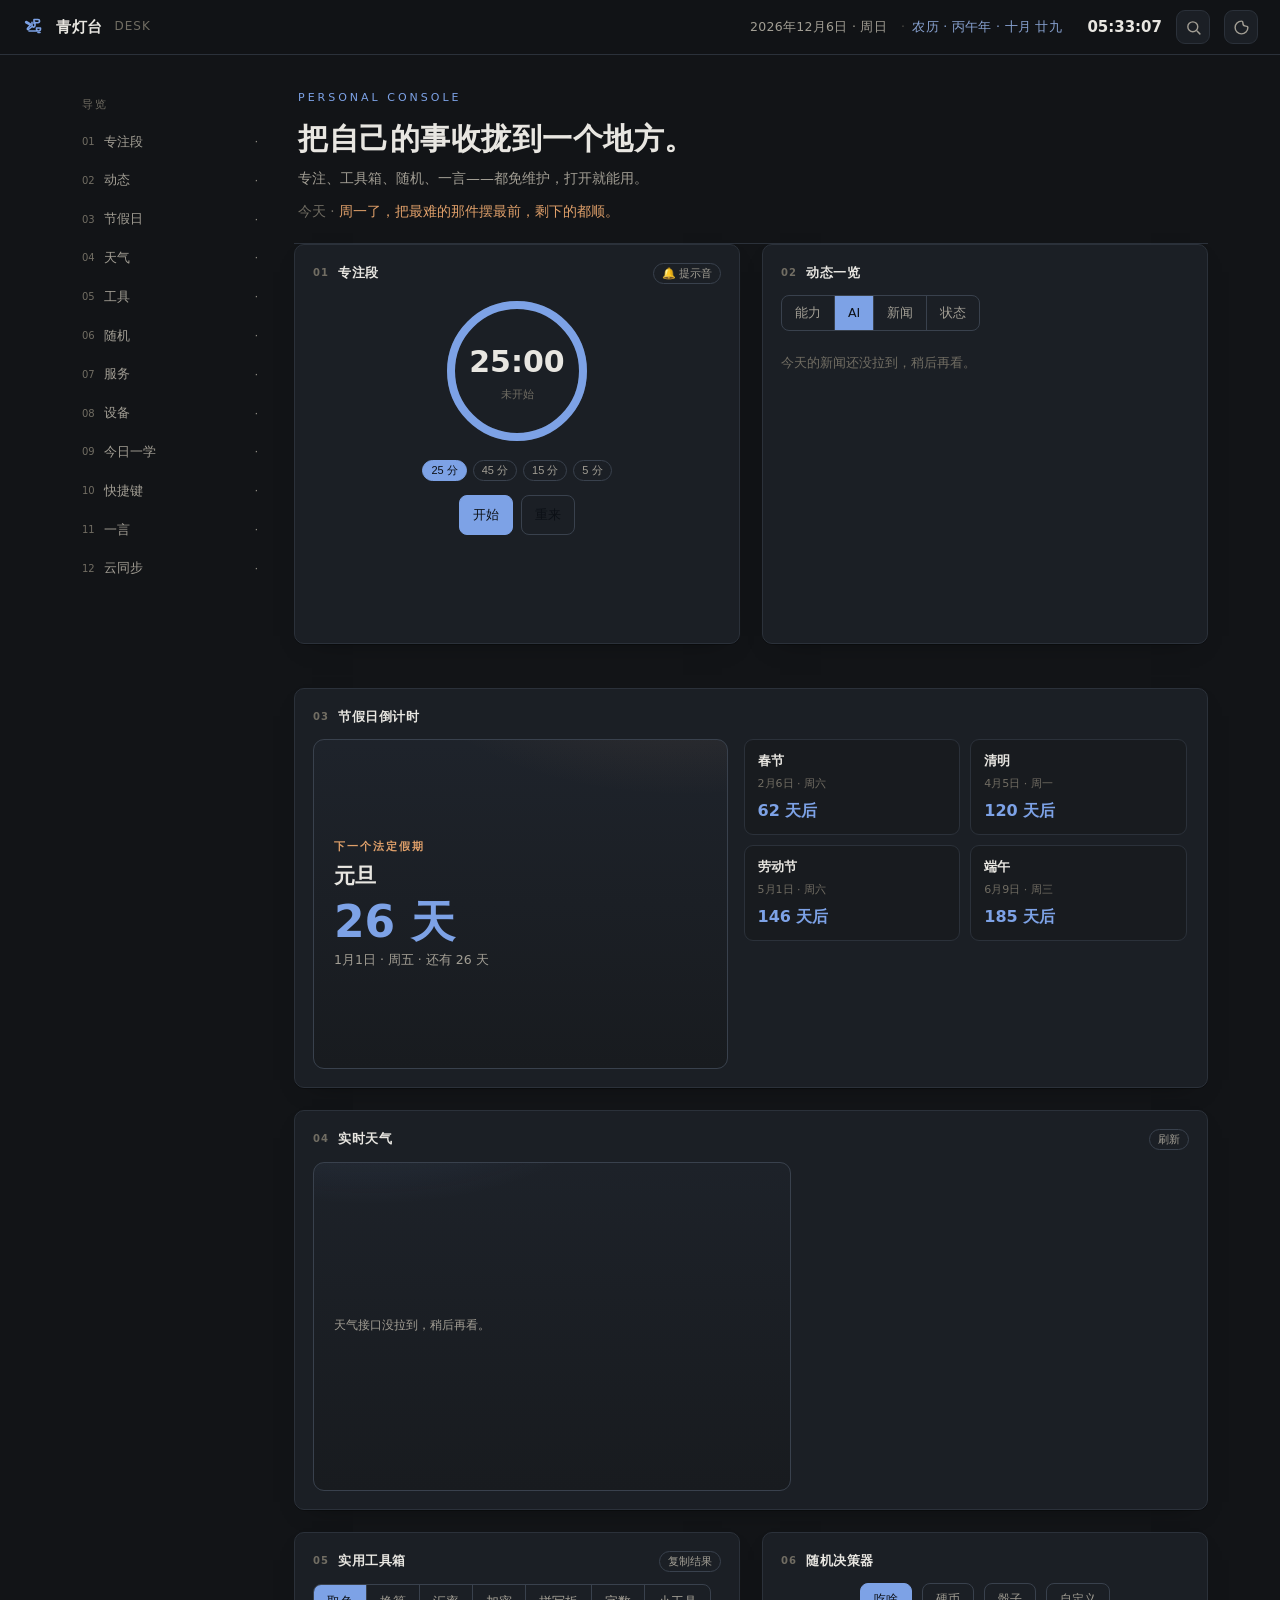
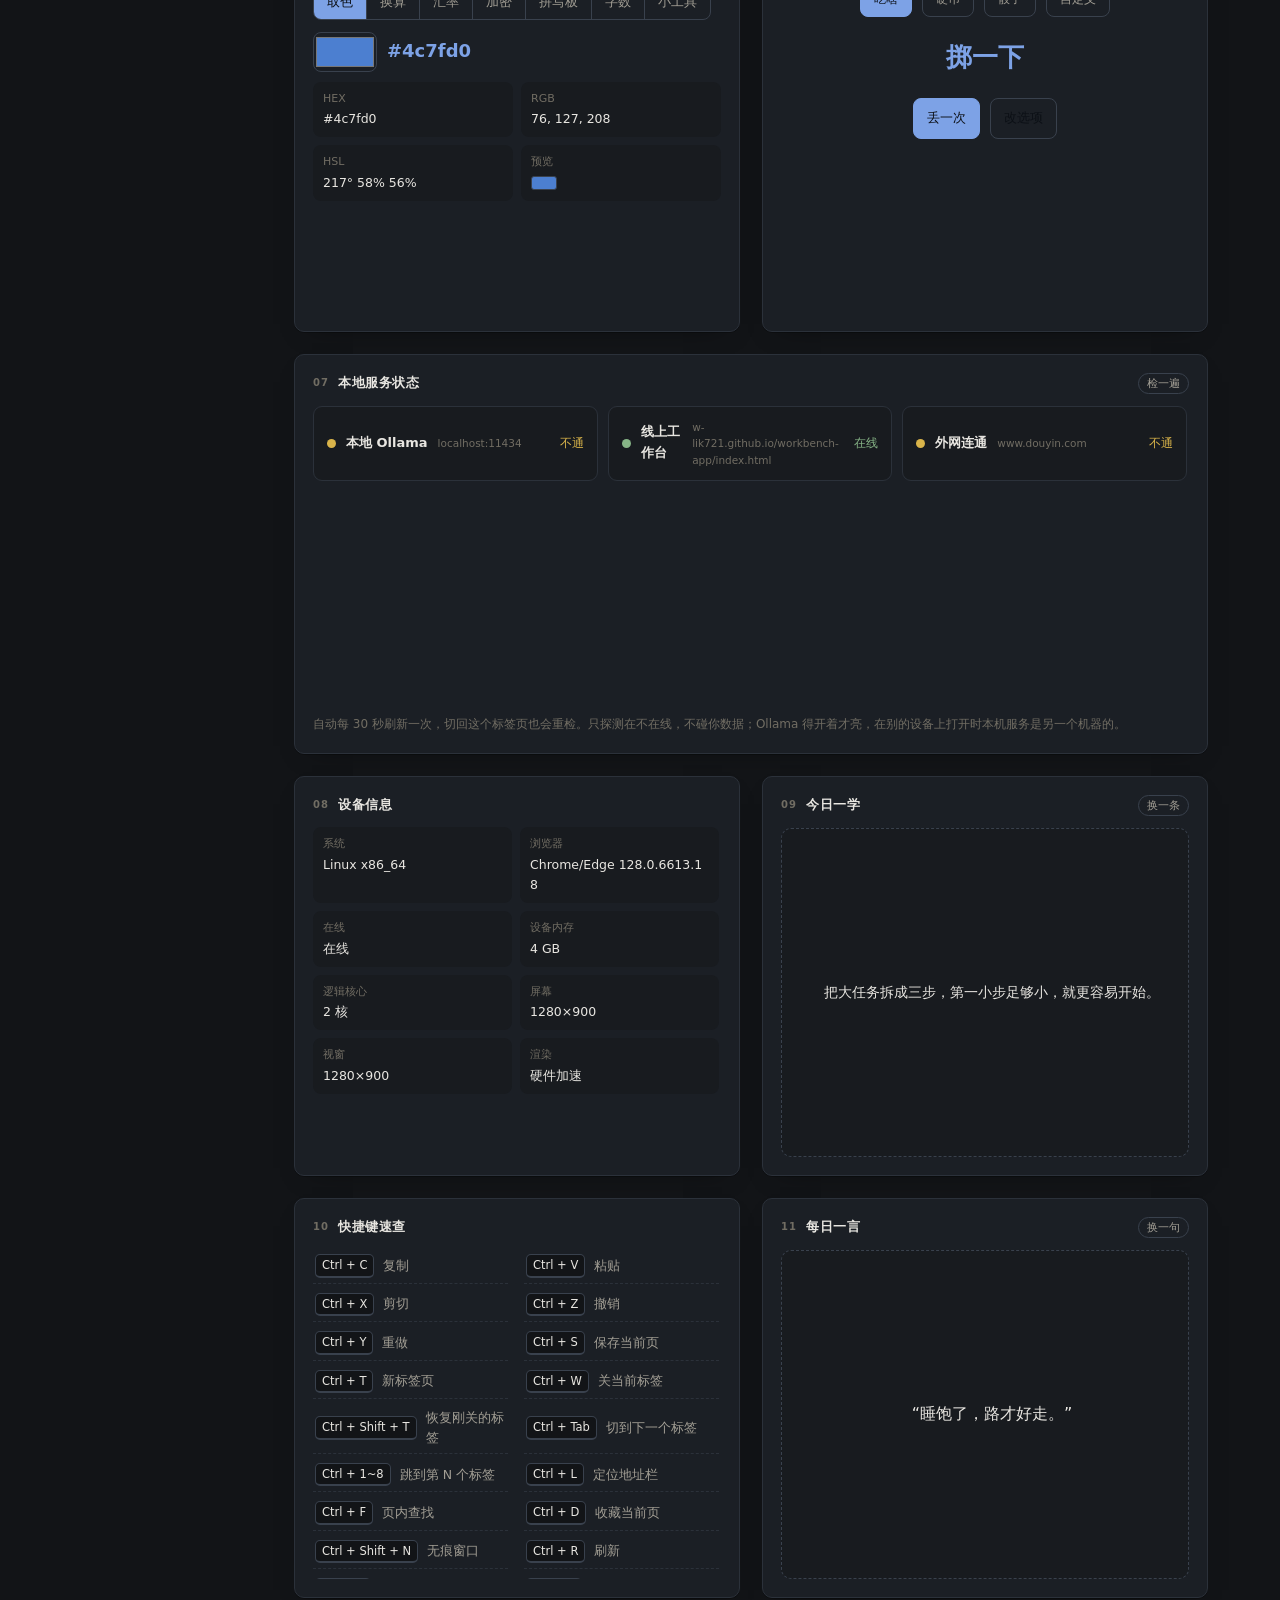
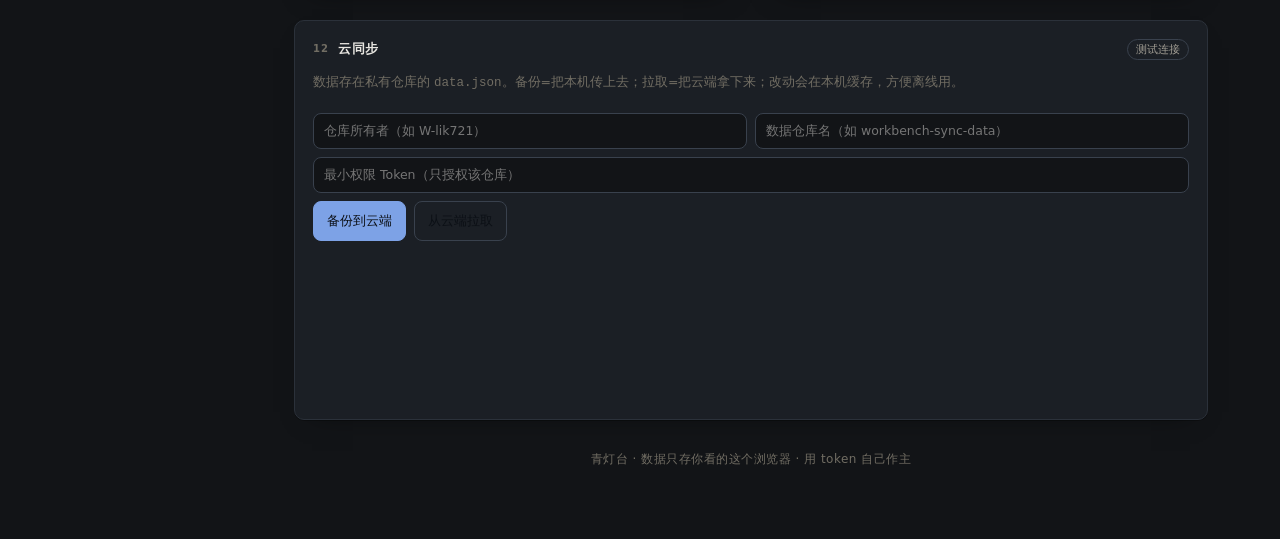
==== commit 4f9b7d13: "deploy(index.html): 20260824_150140" ====
--- a/index.html
+++ b/index.html
@@ -139,6 +139,11 @@
 
 [hidden]{display:none!important}
 .tool-panel{display:flex;flex-direction:column;gap:10px;min-width:0}
+.mini-sub{border-top:1px solid var(--line);padding-top:9px;margin-top:9px}
+.mini-sub:first-child{border-top:0;padding-top:0;margin-top:0}
+.mini-head{display:flex;align-items:baseline;gap:8px;margin-bottom:6px}
+.mini-head b{font-size:12.5px;color:var(--ink)}
+.mini-head .tip{font-size:10.5px;color:var(--ink3)}
 .toolrow{display:flex;gap:10px;align-items:center;flex-wrap:wrap}
 .toolgrid{display:grid;grid-template-columns:1fr 1fr;gap:8px}
 .kv{font-size:12.5px;padding:8px 10px;background:var(--bg2);border-radius:8px;word-break:break-all}
@@ -367,6 +372,7 @@
           <button data-t="cipher">加密</button>
           <button data-t="board">拼写板</button>
           <button data-t="count">字数</button>
+          <button data-t="mini">小工具</button>
         </div>
 
         <div class="tool-panel" data-p="color">
@@ -423,6 +429,48 @@
         <div class="tool-panel" data-p="count" hidden>
           <textarea id="tCount" class="inp" style="width:100%;min-height:110px" placeholder="把文字粘贴进来…"></textarea>
           <div class="toolgrid" id="tCountInfo"></div>
+        </div>
+
+        <div class="tool-panel" data-p="mini" hidden>
+          <div class="mini-sub">
+            <div class="mini-head"><b>时间戳 ↔ 日期</b><span class="tip">秒/毫秒均识别，留空 = 当前时间</span></div>
+            <div class="toolrow">
+              <input id="mTs" class="inp" style="flex:1;min-width:0" placeholder="时间戳 或 日期（2026-08-24 18:00）…">
+              <button class="btn" data-b="ts2d">戳→日期</button>
+              <button class="btn" data-b="d2ts">日期→戳</button>
+            </div>
+            <div class="trans-big" id="mTsOut" style="min-height:20px">—</div>
+          </div>
+
+          <div class="mini-sub">
+            <div class="mini-head"><b>Base64</b><span class="tip">支持中文，双向</span></div>
+            <div class="toolrow">
+              <input id="mB64" class="inp" style="flex:1;min-width:0" placeholder="要编码/解码的文本…">
+              <button class="btn" data-b="b64e">编码</button>
+              <button class="btn" data-b="b64d">解码</button>
+            </div>
+            <div class="trans-big" id="mB64Out" style="min-height:20px;word-break:break-all">—</div>
+          </div>
+
+          <div class="mini-sub">
+            <div class="mini-head"><b>URL 编解码</b><span class="tip">encodeURIComponent 双向</span></div>
+            <div class="toolrow">
+              <input id="mUrl" class="inp" style="flex:1;min-width:0" placeholder="URL 或片段…">
+              <button class="btn" data-b="urlE">编码</button>
+              <button class="btn" data-b="urlD">解码</button>
+            </div>
+            <div class="trans-big" id="mUrlOut" style="min-height:20px;word-break:break-all">—</div>
+          </div>
+
+          <div class="mini-sub">
+            <div class="mini-head"><b>JSON</b><span class="tip">格式化 / 压缩</span></div>
+            <textarea id="mJson" class="inp" style="width:100%;min-height:70px" placeholder='{"name":"q","list":[1,2]}'></textarea>
+            <div class="toolrow">
+              <button class="btn" data-b="jsonF">格式化</button>
+              <button class="btn" data-b="jsonC">压缩</button>
+              <span id="mJsonOut" class="trans-big" style="font-size:12px;min-width:0;max-height:120px;overflow:auto;word-break:break-all"></span>
+            </div>
+          </div>
         </div>
       </section>
 
@@ -1424,7 +1472,34 @@
     else toast('已复制')};
 })();
 
-/* ---------- 随机决策器 ---------- */
+/* ---------- 小工具组（时间戳 / Base64 / URL / JSON，均纯本地） ---------- */
+(()=>{
+  const panel=document.querySelector('.tool-panel[data-p=mini]');if(!panel)return;
+  const val=id=>{const el=document.getElementById(id);return el?el.value.trim():''};
+  const put=(id,text)=>{const el=document.getElementById(id);if(el)el.textContent=text};
+  panel.querySelectorAll('button[data-b]').forEach(b=>b.onclick=()=>{
+    switch(b.dataset.b){
+      case 'ts2d':{
+        const raw=val('mTs');let n=raw?Number(raw.replace(/[,\s]/g,'')):Date.now();
+        if(isNaN(n)||n<=0){put('mTsOut','无法识别，输入数字时间戳或留空 = 当前');break}
+        if(String(Math.floor(n)).length<=10)n*=1000;
+        if(isNaN(new Date(n).getTime())){put('mTsOut','超出可识别范围');break}
+        put('mTsOut',new Date(n).toLocaleString('zh-CN',{hour12:false,timeZone:'Asia/Shanghai'})+'（北京）');break}
+      case 'd2ts':{
+        const d=new Date(val('mTs')||Date.now());
+        if(isNaN(d.getTime())){put('mTsOut','日期格式无法识别，如 2026-08-24 18:00');break}
+        put('mTsOut',d.getTime()+' 毫秒 / '+Math.floor(d.getTime()/1000)+' 秒');break}
+      case 'b64e':try{put('mB64Out',btoa(unescape(encodeURIComponent(val('mB64')))))}catch(e){put('mB64Out','编码失败')}break;
+      case 'b64d':try{put('mB64Out',decodeURIComponent(escape(atob(val('mB64')))))}catch(e){put('mB64Out','不是有效的 Base64')}break;
+      case 'urlE':put('mUrlOut',encodeURIComponent(val('mUrl')));break;
+      case 'urlD':try{put('mUrlOut',decodeURIComponent(val('mUrl')))}catch(e){put('mUrlOut','不是有效的 URL 编码')}break;
+      case 'jsonF':
+      case 'jsonC':{
+        try{const o=JSON.parse(val('mJson')||'null');
+          put('mJsonOut',b.dataset.b==='jsonF'?JSON.stringify(o,null,2):JSON.stringify(o))}
+        catch(e){put('mJsonOut','JSON 格式不对')}break}
+    }});
+})();
 const DECDEF={eat:['米饭配俩菜','面条','火锅','饺子','披萨','螺蛳粉','麻辣烫','自己随便做'],custom:['选项A','选项B','选项C']};
 let decMode='eat';
 function decOpts(){if(decMode==='coin')return['正面','反面'];if(decMode==='dice')return Array.from({length:6},(_,i)=>String(i+1));
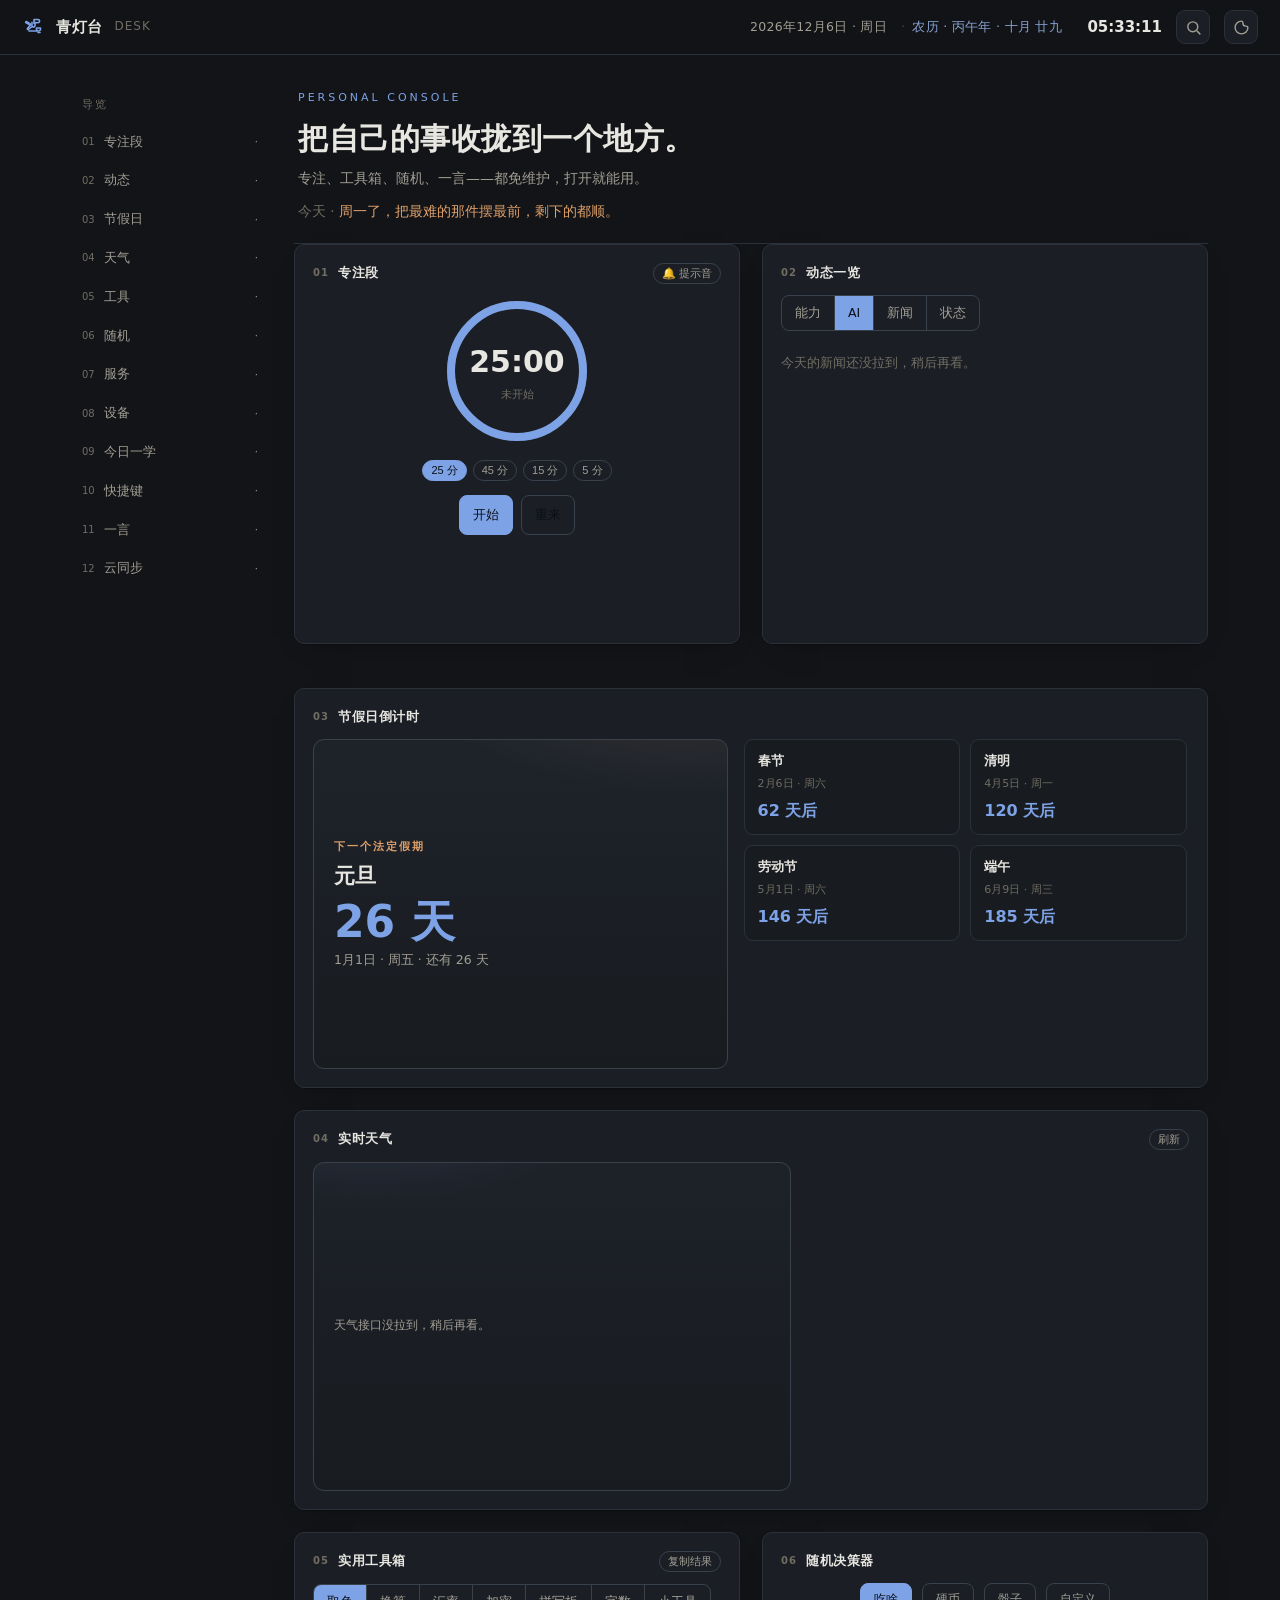
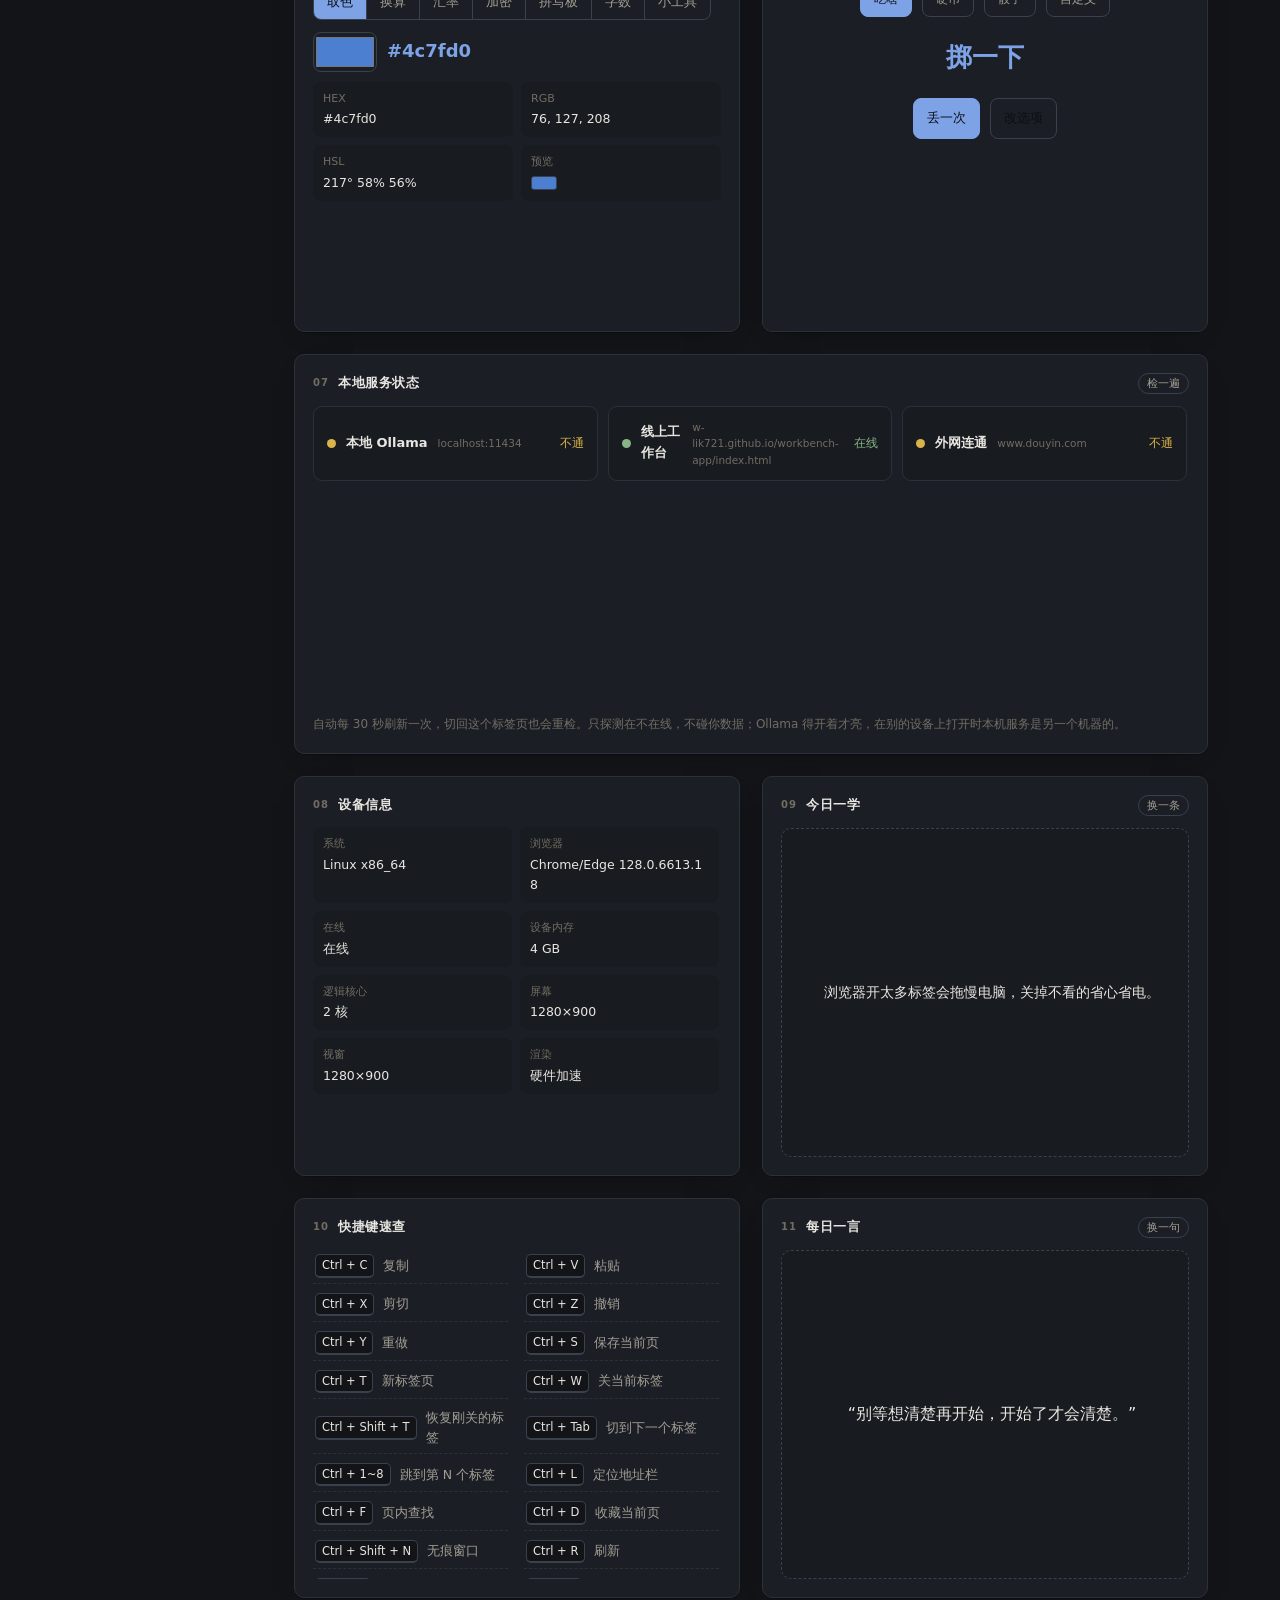
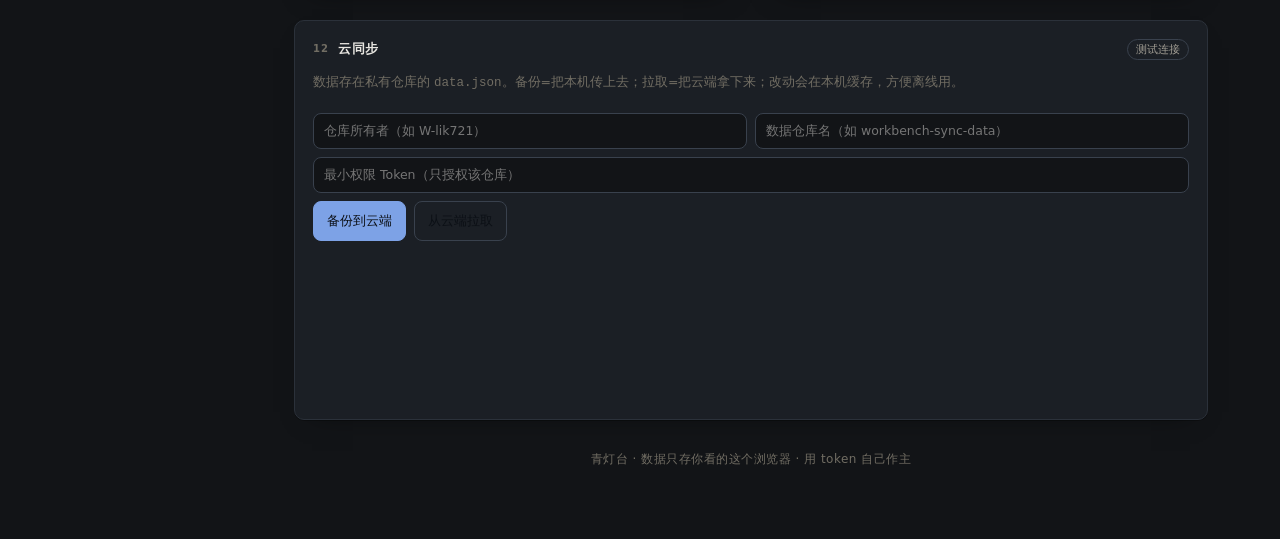
==== commit d0b9683d: "deploy(index.html): 20260824_152642" ====
--- a/index.html
+++ b/index.html
@@ -139,6 +139,12 @@
 
 [hidden]{display:none!important}
 .tool-panel{display:flex;flex-direction:column;gap:10px;min-width:0}
+.qrbox{margin-top:9px;display:flex;justify-content:center;align-items:center;min-height:64px;
+  background:#fff;border:1px dashed var(--line2);border-radius:8px;overflow:hidden}
+.qrbox canvas{width:min(100%,240px);height:auto;image-rendering:pixelated}
+.qr-ph{color:var(--ink3);font-size:12.5px;padding:10px}
+.pw-opt{display:inline-flex;align-items:center;gap:5px;font-size:12.5px;color:var(--ink2);white-space:nowrap;cursor:pointer}
+.pw-opt input{accent-color:var(--brand);cursor:pointer}
 .mini-sub{border-top:1px solid var(--line);padding-top:9px;margin-top:9px}
 .mini-sub:first-child{border-top:0;padding-top:0;margin-top:0}
 .mini-head{display:flex;align-items:baseline;gap:8px;margin-bottom:6px}
@@ -469,6 +475,32 @@
               <button class="btn" data-b="jsonF">格式化</button>
               <button class="btn" data-b="jsonC">压缩</button>
               <span id="mJsonOut" class="trans-big" style="font-size:12px;min-width:0;max-height:120px;overflow:auto;word-break:break-all"></span>
+            </div>
+          </div>
+
+          <div class="mini-sub">
+            <div class="mini-head"><b>二维码</b><span class="tip">文本/链接 → 图，可下载，纯本地</span></div>
+            <div class="toolrow">
+              <input id="qrText" class="inp" style="flex:1;min-width:0" placeholder="要变二维码的文本或链接…">
+              <button class="btn" id="qrGo">生成</button>
+              <button class="btn ghost" id="qrDl" disabled>下载</button>
+            </div>
+            <div class="qrbox" id="qrBox"><div class="qr-ph">输入后点「生成」</div></div>
+          </div>
+
+          <div class="mini-sub">
+            <div class="mini-head"><b>密码生成器</b><span class="tip">勾选字符类型，点右侧复制走</span></div>
+            <div class="toolrow" style="gap:8px;flex-wrap:wrap">
+              <input id="pwLen" type="number" min="4" max="64" value="16" class="inp" style="width:72px" title="密码长度">
+              <label class="pw-opt"><input type="checkbox" id="pwNum" checked>数字</label>
+              <label class="pw-opt"><input type="checkbox" id="pwLow" checked>小写</label>
+              <label class="pw-opt"><input type="checkbox" id="pwUpp" checked>大写</label>
+              <label class="pw-opt"><input type="checkbox" id="pwSym">符号</label>
+            </div>
+            <div class="toolrow">
+              <input id="pwOut" class="inp" readonly style="flex:1;min-width:0;font-family:ui-monospace,Consolas,monospace;letter-spacing:.5px">
+              <button class="btn" id="pwRun">生成</button>
+              <button class="btn ghost" id="pwCopy">复制</button>
             </div>
           </div>
         </div>
@@ -1729,5 +1761,2392 @@
 /* 初始化 */
 mood();renderFeed();renderFest();renderShortcuts();svcRender();pomUI();loadWeather();tick();
 </script>
+<script>
+/* ==== QR/密码 内联模块 START ==== */
+//---------------------------------------------------------------------
+//
+// QR Code Generator for JavaScript
+//
+// Copyright (c) 2009 Kazuhiko Arase
+//
+// URL: http://www.d-project.com/
+//
+// Licensed under the MIT license:
+//  http://www.opensource.org/licenses/mit-license.php
+//
+// The word 'QR Code' is registered trademark of
+// DENSO WAVE INCORPORATED
+//  http://www.denso-wave.com/qrcode/faqpatent-e.html
+//
+//---------------------------------------------------------------------
+
+var qrcode = function() {
+
+  //---------------------------------------------------------------------
+  // qrcode
+  //---------------------------------------------------------------------
+
+  /**
+   * qrcode
+   * @param typeNumber 1 to 40
+   * @param errorCorrectionLevel 'L','M','Q','H'
+   */
+  var qrcode = function(typeNumber, errorCorrectionLevel) {
+
+    var PAD0 = 0xEC;
+    var PAD1 = 0x11;
+
+    var _typeNumber = typeNumber;
+    var _errorCorrectionLevel = QRErrorCorrectionLevel[errorCorrectionLevel];
+    var _modules = null;
+    var _moduleCount = 0;
+    var _dataCache = null;
+    var _dataList = [];
+
+    var _this = {};
+
+    var makeImpl = function(test, maskPattern) {
+
+      _moduleCount = _typeNumber * 4 + 17;
+      _modules = function(moduleCount) {
+        var modules = new Array(moduleCount);
+        for (var row = 0; row < moduleCount; row += 1) {
+          modules[row] = new Array(moduleCount);
+          for (var col = 0; col < moduleCount; col += 1) {
+            modules[row][col] = null;
+          }
+        }
+        return modules;
+      }(_moduleCount);
+
+      setupPositionProbePattern(0, 0);
+      setupPositionProbePattern(_moduleCount - 7, 0);
+      setupPositionProbePattern(0, _moduleCount - 7);
+      setupPositionAdjustPattern();
+      setupTimingPattern();
+      setupTypeInfo(test, maskPattern);
+
+      if (_typeNumber >= 7) {
+        setupTypeNumber(test);
+      }
+
+      if (_dataCache == null) {
+        _dataCache = createData(_typeNumber, _errorCorrectionLevel, _dataList);
+      }
+
+      mapData(_dataCache, maskPattern);
+    };
+
+    var setupPositionProbePattern = function(row, col) {
+
+      for (var r = -1; r <= 7; r += 1) {
+
+        if (row + r <= -1 || _moduleCount <= row + r) continue;
+
+        for (var c = -1; c <= 7; c += 1) {
+
+          if (col + c <= -1 || _moduleCount <= col + c) continue;
+
+          if ( (0 <= r && r <= 6 && (c == 0 || c == 6) )
+              || (0 <= c && c <= 6 && (r == 0 || r == 6) )
+              || (2 <= r && r <= 4 && 2 <= c && c <= 4) ) {
+            _modules[row + r][col + c] = true;
+          } else {
+            _modules[row + r][col + c] = false;
+          }
+        }
+      }
+    };
+
+    var getBestMaskPattern = function() {
+
+      var minLostPoint = 0;
+      var pattern = 0;
+
+      for (var i = 0; i < 8; i += 1) {
+
+        makeImpl(true, i);
+
+        var lostPoint = QRUtil.getLostPoint(_this);
+
+        if (i == 0 || minLostPoint > lostPoint) {
+          minLostPoint = lostPoint;
+          pattern = i;
+        }
+      }
+
+      return pattern;
+    };
+
+    var setupTimingPattern = function() {
+
+      for (var r = 8; r < _moduleCount - 8; r += 1) {
+        if (_modules[r][6] != null) {
+          continue;
+        }
+        _modules[r][6] = (r % 2 == 0);
+      }
+
+      for (var c = 8; c < _moduleCount - 8; c += 1) {
+        if (_modules[6][c] != null) {
+          continue;
+        }
+        _modules[6][c] = (c % 2 == 0);
+      }
+    };
+
+    var setupPositionAdjustPattern = function() {
+
+      var pos = QRUtil.getPatternPosition(_typeNumber);
+
+      for (var i = 0; i < pos.length; i += 1) {
+
+        for (var j = 0; j < pos.length; j += 1) {
+
+          var row = pos[i];
+          var col = pos[j];
+
+          if (_modules[row][col] != null) {
+            continue;
+          }
+
+          for (var r = -2; r <= 2; r += 1) {
+
+            for (var c = -2; c <= 2; c += 1) {
+
+              if (r == -2 || r == 2 || c == -2 || c == 2
+                  || (r == 0 && c == 0) ) {
+                _modules[row + r][col + c] = true;
+              } else {
+                _modules[row + r][col + c] = false;
+              }
+            }
+          }
+        }
+      }
+    };
+
+    var setupTypeNumber = function(test) {
+
+      var bits = QRUtil.getBCHTypeNumber(_typeNumber);
+
+      for (var i = 0; i < 18; i += 1) {
+        var mod = (!test && ( (bits >> i) & 1) == 1);
+        _modules[Math.floor(i / 3)][i % 3 + _moduleCount - 8 - 3] = mod;
+      }
+
+      for (var i = 0; i < 18; i += 1) {
+        var mod = (!test && ( (bits >> i) & 1) == 1);
+        _modules[i % 3 + _moduleCount - 8 - 3][Math.floor(i / 3)] = mod;
+      }
+    };
+
+    var setupTypeInfo = function(test, maskPattern) {
+
+      var data = (_errorCorrectionLevel << 3) | maskPattern;
+      var bits = QRUtil.getBCHTypeInfo(data);
+
+      // vertical
+      for (var i = 0; i < 15; i += 1) {
+
+        var mod = (!test && ( (bits >> i) & 1) == 1);
+
+        if (i < 6) {
+          _modules[i][8] = mod;
+        } else if (i < 8) {
+          _modules[i + 1][8] = mod;
+        } else {
+          _modules[_moduleCount - 15 + i][8] = mod;
+        }
+      }
+
+      // horizontal
+      for (var i = 0; i < 15; i += 1) {
+
+        var mod = (!test && ( (bits >> i) & 1) == 1);
+
+        if (i < 8) {
+          _modules[8][_moduleCount - i - 1] = mod;
+        } else if (i < 9) {
+          _modules[8][15 - i - 1 + 1] = mod;
+        } else {
+          _modules[8][15 - i - 1] = mod;
+        }
+      }
+
+      // fixed module
+      _modules[_moduleCount - 8][8] = (!test);
+    };
+
+    var mapData = function(data, maskPattern) {
+
+      var inc = -1;
+      var row = _moduleCount - 1;
+      var bitIndex = 7;
+      var byteIndex = 0;
+      var maskFunc = QRUtil.getMaskFunction(maskPattern);
+
+      for (var col = _moduleCount - 1; col > 0; col -= 2) {
+
+        if (col == 6) col -= 1;
+
+        while (true) {
+
+          for (var c = 0; c < 2; c += 1) {
+
+            if (_modules[row][col - c] == null) {
+
+              var dark = false;
+
+              if (byteIndex < data.length) {
+                dark = ( ( (data[byteIndex] >>> bitIndex) & 1) == 1);
+              }
+
+              var mask = maskFunc(row, col - c);
+
+              if (mask) {
+                dark = !dark;
+              }
+
+              _modules[row][col - c] = dark;
+              bitIndex -= 1;
+
+              if (bitIndex == -1) {
+                byteIndex += 1;
+                bitIndex = 7;
+              }
+            }
+          }
+
+          row += inc;
+
+          if (row < 0 || _moduleCount <= row) {
+            row -= inc;
+            inc = -inc;
+            break;
+          }
+        }
+      }
+    };
+
+    var createBytes = function(buffer, rsBlocks) {
+
+      var offset = 0;
+
+      var maxDcCount = 0;
+      var maxEcCount = 0;
+
+      var dcdata = new Array(rsBlocks.length);
+      var ecdata = new Array(rsBlocks.length);
+
+      for (var r = 0; r < rsBlocks.length; r += 1) {
+
+        var dcCount = rsBlocks[r].dataCount;
+        var ecCount = rsBlocks[r].totalCount - dcCount;
+
+        maxDcCount = Math.max(maxDcCount, dcCount);
+        maxEcCount = Math.max(maxEcCount, ecCount);
+
+        dcdata[r] = new Array(dcCount);
+
+        for (var i = 0; i < dcdata[r].length; i += 1) {
+          dcdata[r][i] = 0xff & buffer.getBuffer()[i + offset];
+        }
+        offset += dcCount;
+
+        var rsPoly = QRUtil.getErrorCorrectPolynomial(ecCount);
+        var rawPoly = qrPolynomial(dcdata[r], rsPoly.getLength() - 1);
+
+        var modPoly = rawPoly.mod(rsPoly);
+        ecdata[r] = new Array(rsPoly.getLength() - 1);
+        for (var i = 0; i < ecdata[r].length; i += 1) {
+          var modIndex = i + modPoly.getLength() - ecdata[r].length;
+          ecdata[r][i] = (modIndex >= 0)? modPoly.getAt(modIndex) : 0;
+        }
+      }
+
+      var totalCodeCount = 0;
+      for (var i = 0; i < rsBlocks.length; i += 1) {
+        totalCodeCount += rsBlocks[i].totalCount;
+      }
+
+      var data = new Array(totalCodeCount);
+      var index = 0;
+
+      for (var i = 0; i < maxDcCount; i += 1) {
+        for (var r = 0; r < rsBlocks.length; r += 1) {
+          if (i < dcdata[r].length) {
+            data[index] = dcdata[r][i];
+            index += 1;
+          }
+        }
+      }
+
+      for (var i = 0; i < maxEcCount; i += 1) {
+        for (var r = 0; r < rsBlocks.length; r += 1) {
+          if (i < ecdata[r].length) {
+            data[index] = ecdata[r][i];
+            index += 1;
+          }
+        }
+      }
+
+      return data;
+    };
+
+    var createData = function(typeNumber, errorCorrectionLevel, dataList) {
+
+      var rsBlocks = QRRSBlock.getRSBlocks(typeNumber, errorCorrectionLevel);
+
+      var buffer = qrBitBuffer();
+
+      for (var i = 0; i < dataList.length; i += 1) {
+        var data = dataList[i];
+        buffer.put(data.getMode(), 4);
+        buffer.put(data.getLength(), QRUtil.getLengthInBits(data.getMode(), typeNumber) );
+        data.write(buffer);
+      }
+
+      // calc num max data.
+      var totalDataCount = 0;
+      for (var i = 0; i < rsBlocks.length; i += 1) {
+        totalDataCount += rsBlocks[i].dataCount;
+      }
+
+      if (buffer.getLengthInBits() > totalDataCount * 8) {
+        throw 'code length overflow. ('
+          + buffer.getLengthInBits()
+          + '>'
+          + totalDataCount * 8
+          + ')';
+      }
+
+      // end code
+      if (buffer.getLengthInBits() + 4 <= totalDataCount * 8) {
+        buffer.put(0, 4);
+      }
+
+      // padding
+      while (buffer.getLengthInBits() % 8 != 0) {
+        buffer.putBit(false);
+      }
+
+      // padding
+      while (true) {
+
+        if (buffer.getLengthInBits() >= totalDataCount * 8) {
+          break;
+        }
+        buffer.put(PAD0, 8);
+
+        if (buffer.getLengthInBits() >= totalDataCount * 8) {
+          break;
+        }
+        buffer.put(PAD1, 8);
+      }
+
+      return createBytes(buffer, rsBlocks);
+    };
+
+    _this.addData = function(data, mode) {
+
+      mode = mode || 'Byte';
+
+      var newData = null;
+
+      switch(mode) {
+      case 'Numeric' :
+        newData = qrNumber(data);
+        break;
+      case 'Alphanumeric' :
+        newData = qrAlphaNum(data);
+        break;
+      case 'Byte' :
+        newData = qr8BitByte(data);
+        break;
+      case 'Kanji' :
+        newData = qrKanji(data);
+        break;
+      default :
+        throw 'mode:' + mode;
+      }
+
+      _dataList.push(newData);
+      _dataCache = null;
+    };
+
+    _this.isDark = function(row, col) {
+      if (row < 0 || _moduleCount <= row || col < 0 || _moduleCount <= col) {
+        throw row + ',' + col;
+      }
+      return _modules[row][col];
+    };
+
+    _this.getModuleCount = function() {
+      return _moduleCount;
+    };
+
+    _this.make = function() {
+      if (_typeNumber < 1) {
+        var typeNumber = 1;
+
+        for (; typeNumber < 40; typeNumber++) {
+          var rsBlocks = QRRSBlock.getRSBlocks(typeNumber, _errorCorrectionLevel);
+          var buffer = qrBitBuffer();
+
+          for (var i = 0; i < _dataList.length; i++) {
+            var data = _dataList[i];
+            buffer.put(data.getMode(), 4);
+            buffer.put(data.getLength(), QRUtil.getLengthInBits(data.getMode(), typeNumber) );
+            data.write(buffer);
+          }
+
+          var totalDataCount = 0;
+          for (var i = 0; i < rsBlocks.length; i++) {
+            totalDataCount += rsBlocks[i].dataCount;
+          }
+
+          if (buffer.getLengthInBits() <= totalDataCount * 8) {
+            break;
+          }
+        }
+
+        _typeNumber = typeNumber;
+      }
+
+      makeImpl(false, getBestMaskPattern() );
+    };
+
+    _this.createTableTag = function(cellSize, margin) {
+
+      cellSize = cellSize || 2;
+      margin = (typeof margin == 'undefined')? cellSize * 4 : margin;
+
+      var qrHtml = '';
+
+      qrHtml += '<table style="';
+      qrHtml += ' border-width: 0px; border-style: none;';
+      qrHtml += ' border-collapse: collapse;';
+      qrHtml += ' padding: 0px; margin: ' + margin + 'px;';
+      qrHtml += '">';
+      qrHtml += '<tbody>';
+
+      for (var r = 0; r < _this.getModuleCount(); r += 1) {
+
+        qrHtml += '<tr>';
+
+        for (var c = 0; c < _this.getModuleCount(); c += 1) {
+          qrHtml += '<td style="';
+          qrHtml += ' border-width: 0px; border-style: none;';
+          qrHtml += ' border-collapse: collapse;';
+          qrHtml += ' padding: 0px; margin: 0px;';
+          qrHtml += ' width: ' + cellSize + 'px;';
+          qrHtml += ' height: ' + cellSize + 'px;';
+          qrHtml += ' background-color: ';
+          qrHtml += _this.isDark(r, c)? '#000000' : '#ffffff';
+          qrHtml += ';';
+          qrHtml += '"/>';
+        }
+
+        qrHtml += '</tr>';
+      }
+
+      qrHtml += '</tbody>';
+      qrHtml += '</table>';
+
+      return qrHtml;
+    };
+
+    _this.createSvgTag = function(cellSize, margin, alt, title) {
+
+      var opts = {};
+      if (typeof arguments[0] == 'object') {
+        // Called by options.
+        opts = arguments[0];
+        // overwrite cellSize and margin.
+        cellSize = opts.cellSize;
+        margin = opts.margin;
+        alt = opts.alt;
+        title = opts.title;
+      }
+
+      cellSize = cellSize || 2;
+      margin = (typeof margin == 'undefined')? cellSize * 4 : margin;
+
+      // Compose alt property surrogate
+      alt = (typeof alt === 'string') ? {text: alt} : alt || {};
+      alt.text = alt.text || null;
+      alt.id = (alt.text) ? alt.id || 'qrcode-description' : null;
+
+      // Compose title property surrogate
+      title = (typeof title === 'string') ? {text: title} : title || {};
+      title.text = title.text || null;
+      title.id = (title.text) ? title.id || 'qrcode-title' : null;
+
+      var size = _this.getModuleCount() * cellSize + margin * 2;
+      var c, mc, r, mr, qrSvg='', rect;
+
+      rect = 'l' + cellSize + ',0 0,' + cellSize +
+        ' -' + cellSize + ',0 0,-' + cellSize + 'z ';
+
+      qrSvg += '<svg version="1.1" xmlns="http://www.w3.org/2000/svg"';
+      qrSvg += !opts.scalable ? ' width="' + size + 'px" height="' + size + 'px"' : '';
+      qrSvg += ' viewBox="0 0 ' + size + ' ' + size + '" ';
+      qrSvg += ' preserveAspectRatio="xMinYMin meet"';
+      qrSvg += (title.text || alt.text) ? ' role="img" aria-labelledby="' +
+          escapeXml([title.id, alt.id].join(' ').trim() ) + '"' : '';
+      qrSvg += '>';
+      qrSvg += (title.text) ? '<title id="' + escapeXml(title.id) + '">' +
+          escapeXml(title.text) + '</title>' : '';
+      qrSvg += (alt.text) ? '<description id="' + escapeXml(alt.id) + '">' +
+          escapeXml(alt.text) + '</description>' : '';
+      qrSvg += '<rect width="100%" height="100%" fill="white" cx="0" cy="0"/>';
+      qrSvg += '<path d="';
+
+      for (r = 0; r < _this.getModuleCount(); r += 1) {
+        mr = r * cellSize + margin;
+        for (c = 0; c < _this.getModuleCount(); c += 1) {
+          if (_this.isDark(r, c) ) {
+            mc = c*cellSize+margin;
+            qrSvg += 'M' + mc + ',' + mr + rect;
+          }
+        }
+      }
+
+      qrSvg += '" stroke="transparent" fill="black"/>';
+      qrSvg += '</svg>';
+
+      return qrSvg;
+    };
+
+    _this.createDataURL = function(cellSize, margin) {
+
+      cellSize = cellSize || 2;
+      margin = (typeof margin == 'undefined')? cellSize * 4 : margin;
+
+      var size = _this.getModuleCount() * cellSize + margin * 2;
+      var min = margin;
+      var max = size - margin;
+
+      return createDataURL(size, size, function(x, y) {
+        if (min <= x && x < max && min <= y && y < max) {
+          var c = Math.floor( (x - min) / cellSize);
+          var r = Math.floor( (y - min) / cellSize);
+          return _this.isDark(r, c)? 0 : 1;
+        } else {
+          return 1;
+        }
+      } );
+    };
+
+    _this.createImgTag = function(cellSize, margin, alt) {
+
+      cellSize = cellSize || 2;
+      margin = (typeof margin == 'undefined')? cellSize * 4 : margin;
+
+      var size = _this.getModuleCount() * cellSize + margin * 2;
+
+      var img = '';
+      img += '<img';
+      img += '\u0020src="';
+      img += _this.createDataURL(cellSize, margin);
+      img += '"';
+      img += '\u0020width="';
+      img += size;
+      img += '"';
+      img += '\u0020height="';
+      img += size;
+      img += '"';
+      if (alt) {
+        img += '\u0020alt="';
+        img += escapeXml(alt);
+        img += '"';
+      }
+      img += '/>';
+
+      return img;
+    };
+
+    var escapeXml = function(s) {
+      var escaped = '';
+      for (var i = 0; i < s.length; i += 1) {
+        var c = s.charAt(i);
+        switch(c) {
+        case '<': escaped += '&lt;'; break;
+        case '>': escaped += '&gt;'; break;
+        case '&': escaped += '&amp;'; break;
+        case '"': escaped += '&quot;'; break;
+        default : escaped += c; break;
+        }
+      }
+      return escaped;
+    };
+
+    var _createHalfASCII = function(margin) {
+      var cellSize = 1;
+      margin = (typeof margin == 'undefined')? cellSize * 2 : margin;
+
+      var size = _this.getModuleCount() * cellSize + margin * 2;
+      var min = margin;
+      var max = size - margin;
+
+      var y, x, r1, r2, p;
+
+      var blocks = {
+        '██': '█',
+        '█ ': '▀',
+        ' █': '▄',
+        '  ': ' '
+      };
+
+      var blocksLastLineNoMargin = {
+        '██': '▀',
+        '█ ': '▀',
+        ' █': ' ',
+        '  ': ' '
+      };
+
+      var ascii = '';
+      for (y = 0; y < size; y += 2) {
+        r1 = Math.floor((y - min) / cellSize);
+        r2 = Math.floor((y + 1 - min) / cellSize);
+        for (x = 0; x < size; x += 1) {
+          p = '█';
+
+          if (min <= x && x < max && min <= y && y < max && _this.isDark(r1, Math.floor((x - min) / cellSize))) {
+            p = ' ';
+          }
+
+          if (min <= x && x < max && min <= y+1 && y+1 < max && _this.isDark(r2, Math.floor((x - min) / cellSize))) {
+            p += ' ';
+          }
+          else {
+            p += '█';
+          }
+
+          // Output 2 characters per pixel, to create full square. 1 character per pixels gives only half width of square.
+          ascii += (margin < 1 && y+1 >= max) ? blocksLastLineNoMargin[p] : blocks[p];
+        }
+
+        ascii += '\n';
+      }
+
+      if (size % 2 && margin > 0) {
+        return ascii.substring(0, ascii.length - size - 1) + Array(size+1).join('▀');
+      }
+
+      return ascii.substring(0, ascii.length-1);
+    };
+
+    _this.createASCII = function(cellSize, margin) {
+      cellSize = cellSize || 1;
+
+      if (cellSize < 2) {
+        return _createHalfASCII(margin);
+      }
+
+      cellSize -= 1;
+      margin = (typeof margin == 'undefined')? cellSize * 2 : margin;
+
+      var size = _this.getModuleCount() * cellSize + margin * 2;
+      var min = margin;
+      var max = size - margin;
+
+      var y, x, r, p;
+
+      var white = Array(cellSize+1).join('██');
+      var black = Array(cellSize+1).join('  ');
+
+      var ascii = '';
+      var line = '';
+      for (y = 0; y < size; y += 1) {
+        r = Math.floor( (y - min) / cellSize);
+        line = '';
+        for (x = 0; x < size; x += 1) {
+          p = 1;
+
+          if (min <= x && x < max && min <= y && y < max && _this.isDark(r, Math.floor((x - min) / cellSize))) {
+            p = 0;
+          }
+
+          // Output 2 characters per pixel, to create full square. 1 character per pixels gives only half width of square.
+          line += p ? white : black;
+        }
+
+        for (r = 0; r < cellSize; r += 1) {
+          ascii += line + '\n';
+        }
+      }
+
+      return ascii.substring(0, ascii.length-1);
+    };
+
+    _this.renderTo2dContext = function(context, cellSize) {
+      cellSize = cellSize || 2;
+      var length = _this.getModuleCount();
+      for (var row = 0; row < length; row++) {
+        for (var col = 0; col < length; col++) {
+          context.fillStyle = _this.isDark(row, col) ? 'black' : 'white';
+          context.fillRect(col * cellSize, row * cellSize, cellSize, cellSize);
+        }
+      }
+    }
+
+    return _this;
+  };
+
+  //---------------------------------------------------------------------
+  // qrcode.stringToBytes
+  //---------------------------------------------------------------------
+
+  qrcode.stringToBytesFuncs = {
+    'default' : function(s) {
+      var bytes = [];
+      for (var i = 0; i < s.length; i += 1) {
+        var c = s.charCodeAt(i);
+        bytes.push(c & 0xff);
+      }
+      return bytes;
+    }
+  };
+
+  qrcode.stringToBytes = qrcode.stringToBytesFuncs['default'];
+
+  //---------------------------------------------------------------------
+  // qrcode.createStringToBytes
+  //---------------------------------------------------------------------
+
+  /**
+   * @param unicodeData base64 string of byte array.
+   * [16bit Unicode],[16bit Bytes], ...
+   * @param numChars
+   */
+  qrcode.createStringToBytes = function(unicodeData, numChars) {
+
+    // create conversion map.
+
+    var unicodeMap = function() {
+
+      var bin = base64DecodeInputStream(unicodeData);
+      var read = function() {
+        var b = bin.read();
+        if (b == -1) throw 'eof';
+        return b;
+      };
+
+      var count = 0;
+      var unicodeMap = {};
+      while (true) {
+        var b0 = bin.read();
+        if (b0 == -1) break;
+        var b1 = read();
+        var b2 = read();
+        var b3 = read();
+        var k = String.fromCharCode( (b0 << 8) | b1);
+        var v = (b2 << 8) | b3;
+        unicodeMap[k] = v;
+        count += 1;
+      }
+      if (count != numChars) {
+        throw count + ' != ' + numChars;
+      }
+
+      return unicodeMap;
+    }();
+
+    var unknownChar = '?'.charCodeAt(0);
+
+    return function(s) {
+      var bytes = [];
+      for (var i = 0; i < s.length; i += 1) {
+        var c = s.charCodeAt(i);
+        if (c < 128) {
+          bytes.push(c);
+        } else {
+          var b = unicodeMap[s.charAt(i)];
+          if (typeof b == 'number') {
+            if ( (b & 0xff) == b) {
+              // 1byte
+              bytes.push(b);
+            } else {
+              // 2bytes
+              bytes.push(b >>> 8);
+              bytes.push(b & 0xff);
+            }
+          } else {
+            bytes.push(unknownChar);
+          }
+        }
+      }
+      return bytes;
+    };
+  };
+
+  //---------------------------------------------------------------------
+  // QRMode
+  //---------------------------------------------------------------------
+
+  var QRMode = {
+    MODE_NUMBER :    1 << 0,
+    MODE_ALPHA_NUM : 1 << 1,
+    MODE_8BIT_BYTE : 1 << 2,
+    MODE_KANJI :     1 << 3
+  };
+
+  //---------------------------------------------------------------------
+  // QRErrorCorrectionLevel
+  //---------------------------------------------------------------------
+
+  var QRErrorCorrectionLevel = {
+    L : 1,
+    M : 0,
+    Q : 3,
+    H : 2
+  };
+
+  //---------------------------------------------------------------------
+  // QRMaskPattern
+  //---------------------------------------------------------------------
+
+  var QRMaskPattern = {
+    PATTERN000 : 0,
+    PATTERN001 : 1,
+    PATTERN010 : 2,
+    PATTERN011 : 3,
+    PATTERN100 : 4,
+    PATTERN101 : 5,
+    PATTERN110 : 6,
+    PATTERN111 : 7
+  };
+
+  //---------------------------------------------------------------------
+  // QRUtil
+  //---------------------------------------------------------------------
+
+  var QRUtil = function() {
+
+    var PATTERN_POSITION_TABLE = [
+      [],
+      [6, 18],
+      [6, 22],
+      [6, 26],
+      [6, 30],
+      [6, 34],
+      [6, 22, 38],
+      [6, 24, 42],
+      [6, 26, 46],
+      [6, 28, 50],
+      [6, 30, 54],
+      [6, 32, 58],
+      [6, 34, 62],
+      [6, 26, 46, 66],
+      [6, 26, 48, 70],
+      [6, 26, 50, 74],
+      [6, 30, 54, 78],
+      [6, 30, 56, 82],
+      [6, 30, 58, 86],
+      [6, 34, 62, 90],
+      [6, 28, 50, 72, 94],
+      [6, 26, 50, 74, 98],
+      [6, 30, 54, 78, 102],
+      [6, 28, 54, 80, 106],
+      [6, 32, 58, 84, 110],
+      [6, 30, 58, 86, 114],
+      [6, 34, 62, 90, 118],
+      [6, 26, 50, 74, 98, 122],
+      [6, 30, 54, 78, 102, 126],
+      [6, 26, 52, 78, 104, 130],
+      [6, 30, 56, 82, 108, 134],
+      [6, 34, 60, 86, 112, 138],
+      [6, 30, 58, 86, 114, 142],
+      [6, 34, 62, 90, 118, 146],
+      [6, 30, 54, 78, 102, 126, 150],
+      [6, 24, 50, 76, 102, 128, 154],
+      [6, 28, 54, 80, 106, 132, 158],
+      [6, 32, 58, 84, 110, 136, 162],
+      [6, 26, 54, 82, 110, 138, 166],
+      [6, 30, 58, 86, 114, 142, 170]
+    ];
+    var G15 = (1 << 10) | (1 << 8) | (1 << 5) | (1 << 4) | (1 << 2) | (1 << 1) | (1 << 0);
+    var G18 = (1 << 12) | (1 << 11) | (1 << 10) | (1 << 9) | (1 << 8) | (1 << 5) | (1 << 2) | (1 << 0);
+    var G15_MASK = (1 << 14) | (1 << 12) | (1 << 10) | (1 << 4) | (1 << 1);
+
+    var _this = {};
+
+    var getBCHDigit = function(data) {
+      var digit = 0;
+      while (data != 0) {
+        digit += 1;
+        data >>>= 1;
+      }
+      return digit;
+    };
+
+    _this.getBCHTypeInfo = function(data) {
+      var d = data << 10;
+      while (getBCHDigit(d) - getBCHDigit(G15) >= 0) {
+        d ^= (G15 << (getBCHDigit(d) - getBCHDigit(G15) ) );
+      }
+      return ( (data << 10) | d) ^ G15_MASK;
+    };
+
+    _this.getBCHTypeNumber = function(data) {
+      var d = data << 12;
+      while (getBCHDigit(d) - getBCHDigit(G18) >= 0) {
+        d ^= (G18 << (getBCHDigit(d) - getBCHDigit(G18) ) );
+      }
+      return (data << 12) | d;
+    };
+
+    _this.getPatternPosition = function(typeNumber) {
+      return PATTERN_POSITION_TABLE[typeNumber - 1];
+    };
+
+    _this.getMaskFunction = function(maskPattern) {
+
+      switch (maskPattern) {
+
+      case QRMaskPattern.PATTERN000 :
+        return function(i, j) { return (i + j) % 2 == 0; };
+      case QRMaskPattern.PATTERN001 :
+        return function(i, j) { return i % 2 == 0; };
+      case QRMaskPattern.PATTERN010 :
+        return function(i, j) { return j % 3 == 0; };
+      case QRMaskPattern.PATTERN011 :
+        return function(i, j) { return (i + j) % 3 == 0; };
+      case QRMaskPattern.PATTERN100 :
+        return function(i, j) { return (Math.floor(i / 2) + Math.floor(j / 3) ) % 2 == 0; };
+      case QRMaskPattern.PATTERN101 :
+        return function(i, j) { return (i * j) % 2 + (i * j) % 3 == 0; };
+      case QRMaskPattern.PATTERN110 :
+        return function(i, j) { return ( (i * j) % 2 + (i * j) % 3) % 2 == 0; };
+      case QRMaskPattern.PATTERN111 :
+        return function(i, j) { return ( (i * j) % 3 + (i + j) % 2) % 2 == 0; };
+
+      default :
+        throw 'bad maskPattern:' + maskPattern;
+      }
+    };
+
+    _this.getErrorCorrectPolynomial = function(errorCorrectLength) {
+      var a = qrPolynomial([1], 0);
+      for (var i = 0; i < errorCorrectLength; i += 1) {
+        a = a.multiply(qrPolynomial([1, QRMath.gexp(i)], 0) );
+      }
+      return a;
+    };
+
+    _this.getLengthInBits = function(mode, type) {
+
+      if (1 <= type && type < 10) {
+
+        // 1 - 9
+
+        switch(mode) {
+        case QRMode.MODE_NUMBER    : return 10;
+        case QRMode.MODE_ALPHA_NUM : return 9;
+        case QRMode.MODE_8BIT_BYTE : return 8;
+        case QRMode.MODE_KANJI     : return 8;
+        default :
+          throw 'mode:' + mode;
+        }
+
+      } else if (type < 27) {
+
+        // 10 - 26
+
+        switch(mode) {
+        case QRMode.MODE_NUMBER    : return 12;
+        case QRMode.MODE_ALPHA_NUM : return 11;
+        case QRMode.MODE_8BIT_BYTE : return 16;
+        case QRMode.MODE_KANJI     : return 10;
+        default :
+          throw 'mode:' + mode;
+        }
+
+      } else if (type < 41) {
+
+        // 27 - 40
+
+        switch(mode) {
+        case QRMode.MODE_NUMBER    : return 14;
+        case QRMode.MODE_ALPHA_NUM : return 13;
+        case QRMode.MODE_8BIT_BYTE : return 16;
+        case QRMode.MODE_KANJI     : return 12;
+        default :
+          throw 'mode:' + mode;
+        }
+
+      } else {
+        throw 'type:' + type;
+      }
+    };
+
+    _this.getLostPoint = function(qrcode) {
+
+      var moduleCount = qrcode.getModuleCount();
+
+      var lostPoint = 0;
+
+      // LEVEL1
+
+      for (var row = 0; row < moduleCount; row += 1) {
+        for (var col = 0; col < moduleCount; col += 1) {
+
+          var sameCount = 0;
+          var dark = qrcode.isDark(row, col);
+
+          for (var r = -1; r <= 1; r += 1) {
+
+            if (row + r < 0 || moduleCount <= row + r) {
+              continue;
+            }
+
+            for (var c = -1; c <= 1; c += 1) {
+
+              if (col + c < 0 || moduleCount <= col + c) {
+                continue;
+              }
+
+              if (r == 0 && c == 0) {
+                continue;
+              }
+
+              if (dark == qrcode.isDark(row + r, col + c) ) {
+                sameCount += 1;
+              }
+            }
+          }
+
+          if (sameCount > 5) {
+            lostPoint += (3 + sameCount - 5);
+          }
+        }
+      };
+
+      // LEVEL2
+
+      for (var row = 0; row < moduleCount - 1; row += 1) {
+        for (var col = 0; col < moduleCount - 1; col += 1) {
+          var count = 0;
+          if (qrcode.isDark(row, col) ) count += 1;
+          if (qrcode.isDark(row + 1, col) ) count += 1;
+          if (qrcode.isDark(row, col + 1) ) count += 1;
+          if (qrcode.isDark(row + 1, col + 1) ) count += 1;
+          if (count == 0 || count == 4) {
+            lostPoint += 3;
+          }
+        }
+      }
+
+      // LEVEL3
+
+      for (var row = 0; row < moduleCount; row += 1) {
+        for (var col = 0; col < moduleCount - 6; col += 1) {
+          if (qrcode.isDark(row, col)
+              && !qrcode.isDark(row, col + 1)
+              &&  qrcode.isDark(row, col + 2)
+              &&  qrcode.isDark(row, col + 3)
+              &&  qrcode.isDark(row, col + 4)
+              && !qrcode.isDark(row, col + 5)
+              &&  qrcode.isDark(row, col + 6) ) {
+            lostPoint += 40;
+          }
+        }
+      }
+
+      for (var col = 0; col < moduleCount; col += 1) {
+        for (var row = 0; row < moduleCount - 6; row += 1) {
+          if (qrcode.isDark(row, col)
+              && !qrcode.isDark(row + 1, col)
+              &&  qrcode.isDark(row + 2, col)
+              &&  qrcode.isDark(row + 3, col)
+              &&  qrcode.isDark(row + 4, col)
+              && !qrcode.isDark(row + 5, col)
+              &&  qrcode.isDark(row + 6, col) ) {
+            lostPoint += 40;
+          }
+        }
+      }
+
+      // LEVEL4
+
+      var darkCount = 0;
+
+      for (var col = 0; col < moduleCount; col += 1) {
+        for (var row = 0; row < moduleCount; row += 1) {
+          if (qrcode.isDark(row, col) ) {
+            darkCount += 1;
+          }
+        }
+      }
+
+      var ratio = Math.abs(100 * darkCount / moduleCount / moduleCount - 50) / 5;
+      lostPoint += ratio * 10;
+
+      return lostPoint;
+    };
+
+    return _this;
+  }();
+
+  //---------------------------------------------------------------------
+  // QRMath
+  //---------------------------------------------------------------------
+
+  var QRMath = function() {
+
+    var EXP_TABLE = new Array(256);
+    var LOG_TABLE = new Array(256);
+
+    // initialize tables
+    for (var i = 0; i < 8; i += 1) {
+      EXP_TABLE[i] = 1 << i;
+    }
+    for (var i = 8; i < 256; i += 1) {
+      EXP_TABLE[i] = EXP_TABLE[i - 4]
+        ^ EXP_TABLE[i - 5]
+        ^ EXP_TABLE[i - 6]
+        ^ EXP_TABLE[i - 8];
+    }
+    for (var i = 0; i < 255; i += 1) {
+      LOG_TABLE[EXP_TABLE[i] ] = i;
+    }
+
+    var _this = {};
+
+    _this.glog = function(n) {
+
+      if (n < 1) {
+        throw 'glog(' + n + ')';
+      }
+
+      return LOG_TABLE[n];
+    };
+
+    _this.gexp = function(n) {
+
+      while (n < 0) {
+        n += 255;
+      }
+
+      while (n >= 256) {
+        n -= 255;
+      }
+
+      return EXP_TABLE[n];
+    };
+
+    return _this;
+  }();
+
+  //---------------------------------------------------------------------
+  // qrPolynomial
+  //---------------------------------------------------------------------
+
+  function qrPolynomial(num, shift) {
+
+    if (typeof num.length == 'undefined') {
+      throw num.length + '/' + shift;
+    }
+
+    var _num = function() {
+      var offset = 0;
+      while (offset < num.length && num[offset] == 0) {
+        offset += 1;
+      }
+      var _num = new Array(num.length - offset + shift);
+      for (var i = 0; i < num.length - offset; i += 1) {
+        _num[i] = num[i + offset];
+      }
+      return _num;
+    }();
+
+    var _this = {};
+
+    _this.getAt = function(index) {
+      return _num[index];
+    };
+
+    _this.getLength = function() {
+      return _num.length;
+    };
+
+    _this.multiply = function(e) {
+
+      var num = new Array(_this.getLength() + e.getLength() - 1);
+
+      for (var i = 0; i < _this.getLength(); i += 1) {
+        for (var j = 0; j < e.getLength(); j += 1) {
+          num[i + j] ^= QRMath.gexp(QRMath.glog(_this.getAt(i) ) + QRMath.glog(e.getAt(j) ) );
+        }
+      }
+
+      return qrPolynomial(num, 0);
+    };
+
+    _this.mod = function(e) {
+
+      if (_this.getLength() - e.getLength() < 0) {
+        return _this;
+      }
+
+      var ratio = QRMath.glog(_this.getAt(0) ) - QRMath.glog(e.getAt(0) );
+
+      var num = new Array(_this.getLength() );
+      for (var i = 0; i < _this.getLength(); i += 1) {
+        num[i] = _this.getAt(i);
+      }
+
+      for (var i = 0; i < e.getLength(); i += 1) {
+        num[i] ^= QRMath.gexp(QRMath.glog(e.getAt(i) ) + ratio);
+      }
+
+      // recursive call
+      return qrPolynomial(num, 0).mod(e);
+    };
+
+    return _this;
+  };
+
+  //---------------------------------------------------------------------
+  // QRRSBlock
+  //---------------------------------------------------------------------
+
+  var QRRSBlock = function() {
+
+    var RS_BLOCK_TABLE = [
+
+      // L
+      // M
+      // Q
+      // H
+
+      // 1
+      [1, 26, 19],
+      [1, 26, 16],
+      [1, 26, 13],
+      [1, 26, 9],
+
+      // 2
+      [1, 44, 34],
+      [1, 44, 28],
+      [1, 44, 22],
+      [1, 44, 16],
+
+      // 3
+      [1, 70, 55],
+      [1, 70, 44],
+      [2, 35, 17],
+      [2, 35, 13],
+
+      // 4
+      [1, 100, 80],
+      [2, 50, 32],
+      [2, 50, 24],
+      [4, 25, 9],
+
+      // 5
+      [1, 134, 108],
+      [2, 67, 43],
+      [2, 33, 15, 2, 34, 16],
+      [2, 33, 11, 2, 34, 12],
+
+      // 6
+      [2, 86, 68],
+      [4, 43, 27],
+      [4, 43, 19],
+      [4, 43, 15],
+
+      // 7
+      [2, 98, 78],
+      [4, 49, 31],
+      [2, 32, 14, 4, 33, 15],
+      [4, 39, 13, 1, 40, 14],
+
+      // 8
+      [2, 121, 97],
+      [2, 60, 38, 2, 61, 39],
+      [4, 40, 18, 2, 41, 19],
+      [4, 40, 14, 2, 41, 15],
+
+      // 9
+      [2, 146, 116],
+      [3, 58, 36, 2, 59, 37],
+      [4, 36, 16, 4, 37, 17],
+      [4, 36, 12, 4, 37, 13],
+
+      // 10
+      [2, 86, 68, 2, 87, 69],
+      [4, 69, 43, 1, 70, 44],
+      [6, 43, 19, 2, 44, 20],
+      [6, 43, 15, 2, 44, 16],
+
+      // 11
+      [4, 101, 81],
+      [1, 80, 50, 4, 81, 51],
+      [4, 50, 22, 4, 51, 23],
+      [3, 36, 12, 8, 37, 13],
+
+      // 12
+      [2, 116, 92, 2, 117, 93],
+      [6, 58, 36, 2, 59, 37],
+      [4, 46, 20, 6, 47, 21],
+      [7, 42, 14, 4, 43, 15],
+
+      // 13
+      [4, 133, 107],
+      [8, 59, 37, 1, 60, 38],
+      [8, 44, 20, 4, 45, 21],
+      [12, 33, 11, 4, 34, 12],
+
+      // 14
+      [3, 145, 115, 1, 146, 116],
+      [4, 64, 40, 5, 65, 41],
+      [11, 36, 16, 5, 37, 17],
+      [11, 36, 12, 5, 37, 13],
+
+      // 15
+      [5, 109, 87, 1, 110, 88],
+      [5, 65, 41, 5, 66, 42],
+      [5, 54, 24, 7, 55, 25],
+      [11, 36, 12, 7, 37, 13],
+
+      // 16
+      [5, 122, 98, 1, 123, 99],
+      [7, 73, 45, 3, 74, 46],
+      [15, 43, 19, 2, 44, 20],
+      [3, 45, 15, 13, 46, 16],
+
+      // 17
+      [1, 135, 107, 5, 136, 108],
+      [10, 74, 46, 1, 75, 47],
+      [1, 50, 22, 15, 51, 23],
+      [2, 42, 14, 17, 43, 15],
+
+      // 18
+      [5, 150, 120, 1, 151, 121],
+      [9, 69, 43, 4, 70, 44],
+      [17, 50, 22, 1, 51, 23],
+      [2, 42, 14, 19, 43, 15],
+
+      // 19
+      [3, 141, 113, 4, 142, 114],
+      [3, 70, 44, 11, 71, 45],
+      [17, 47, 21, 4, 48, 22],
+      [9, 39, 13, 16, 40, 14],
+
+      // 20
+      [3, 135, 107, 5, 136, 108],
+      [3, 67, 41, 13, 68, 42],
+      [15, 54, 24, 5, 55, 25],
+      [15, 43, 15, 10, 44, 16],
+
+      // 21
+      [4, 144, 116, 4, 145, 117],
+      [17, 68, 42],
+      [17, 50, 22, 6, 51, 23],
+      [19, 46, 16, 6, 47, 17],
+
+      // 22
+      [2, 139, 111, 7, 140, 112],
+      [17, 74, 46],
+      [7, 54, 24, 16, 55, 25],
+      [34, 37, 13],
+
+      // 23
+      [4, 151, 121, 5, 152, 122],
+      [4, 75, 47, 14, 76, 48],
+      [11, 54, 24, 14, 55, 25],
+      [16, 45, 15, 14, 46, 16],
+
+      // 24
+      [6, 147, 117, 4, 148, 118],
+      [6, 73, 45, 14, 74, 46],
+      [11, 54, 24, 16, 55, 25],
+      [30, 46, 16, 2, 47, 17],
+
+      // 25
+      [8, 132, 106, 4, 133, 107],
+      [8, 75, 47, 13, 76, 48],
+      [7, 54, 24, 22, 55, 25],
+      [22, 45, 15, 13, 46, 16],
+
+      // 26
+      [10, 142, 114, 2, 143, 115],
+      [19, 74, 46, 4, 75, 47],
+      [28, 50, 22, 6, 51, 23],
+      [33, 46, 16, 4, 47, 17],
+
+      // 27
+      [8, 152, 122, 4, 153, 123],
+      [22, 73, 45, 3, 74, 46],
+      [8, 53, 23, 26, 54, 24],
+      [12, 45, 15, 28, 46, 16],
+
+      // 28
+      [3, 147, 117, 10, 148, 118],
+      [3, 73, 45, 23, 74, 46],
+      [4, 54, 24, 31, 55, 25],
+      [11, 45, 15, 31, 46, 16],
+
+      // 29
+      [7, 146, 116, 7, 147, 117],
+      [21, 73, 45, 7, 74, 46],
+      [1, 53, 23, 37, 54, 24],
+      [19, 45, 15, 26, 46, 16],
+
+      // 30
+      [5, 145, 115, 10, 146, 116],
+      [19, 75, 47, 10, 76, 48],
+      [15, 54, 24, 25, 55, 25],
+      [23, 45, 15, 25, 46, 16],
+
+      // 31
+      [13, 145, 115, 3, 146, 116],
+      [2, 74, 46, 29, 75, 47],
+      [42, 54, 24, 1, 55, 25],
+      [23, 45, 15, 28, 46, 16],
+
+      // 32
+      [17, 145, 115],
+      [10, 74, 46, 23, 75, 47],
+      [10, 54, 24, 35, 55, 25],
+      [19, 45, 15, 35, 46, 16],
+
+      // 33
+      [17, 145, 115, 1, 146, 116],
+      [14, 74, 46, 21, 75, 47],
+      [29, 54, 24, 19, 55, 25],
+      [11, 45, 15, 46, 46, 16],
+
+      // 34
+      [13, 145, 115, 6, 146, 116],
+      [14, 74, 46, 23, 75, 47],
+      [44, 54, 24, 7, 55, 25],
+      [59, 46, 16, 1, 47, 17],
+
+      // 35
+      [12, 151, 121, 7, 152, 122],
+      [12, 75, 47, 26, 76, 48],
+      [39, 54, 24, 14, 55, 25],
+      [22, 45, 15, 41, 46, 16],
+
+      // 36
+      [6, 151, 121, 14, 152, 122],
+      [6, 75, 47, 34, 76, 48],
+      [46, 54, 24, 10, 55, 25],
+      [2, 45, 15, 64, 46, 16],
+
+      // 37
+      [17, 152, 122, 4, 153, 123],
+      [29, 74, 46, 14, 75, 47],
+      [49, 54, 24, 10, 55, 25],
+      [24, 45, 15, 46, 46, 16],
+
+      // 38
+      [4, 152, 122, 18, 153, 123],
+      [13, 74, 46, 32, 75, 47],
+      [48, 54, 24, 14, 55, 25],
+      [42, 45, 15, 32, 46, 16],
+
+      // 39
+      [20, 147, 117, 4, 148, 118],
+      [40, 75, 47, 7, 76, 48],
+      [43, 54, 24, 22, 55, 25],
+      [10, 45, 15, 67, 46, 16],
+
+      // 40
+      [19, 148, 118, 6, 149, 119],
+      [18, 75, 47, 31, 76, 48],
+      [34, 54, 24, 34, 55, 25],
+      [20, 45, 15, 61, 46, 16]
+    ];
+
+    var qrRSBlock = function(totalCount, dataCount) {
+      var _this = {};
+      _this.totalCount = totalCount;
+      _this.dataCount = dataCount;
+      return _this;
+    };
+
+    var _this = {};
+
+    var getRsBlockTable = function(typeNumber, errorCorrectionLevel) {
+
+      switch(errorCorrectionLevel) {
+      case QRErrorCorrectionLevel.L :
+        return RS_BLOCK_TABLE[(typeNumber - 1) * 4 + 0];
+      case QRErrorCorrectionLevel.M :
+        return RS_BLOCK_TABLE[(typeNumber - 1) * 4 + 1];
+      case QRErrorCorrectionLevel.Q :
+        return RS_BLOCK_TABLE[(typeNumber - 1) * 4 + 2];
+      case QRErrorCorrectionLevel.H :
+        return RS_BLOCK_TABLE[(typeNumber - 1) * 4 + 3];
+      default :
+        return undefined;
+      }
+    };
+
+    _this.getRSBlocks = function(typeNumber, errorCorrectionLevel) {
+
+      var rsBlock = getRsBlockTable(typeNumber, errorCorrectionLevel);
+
+      if (typeof rsBlock == 'undefined') {
+        throw 'bad rs block @ typeNumber:' + typeNumber +
+            '/errorCorrectionLevel:' + errorCorrectionLevel;
+      }
+
+      var length = rsBlock.length / 3;
+
+      var list = [];
+
+      for (var i = 0; i < length; i += 1) {
+
+        var count = rsBlock[i * 3 + 0];
+        var totalCount = rsBlock[i * 3 + 1];
+        var dataCount = rsBlock[i * 3 + 2];
+
+        for (var j = 0; j < count; j += 1) {
+          list.push(qrRSBlock(totalCount, dataCount) );
+        }
+      }
+
+      return list;
+    };
+
+    return _this;
+  }();
+
+  //---------------------------------------------------------------------
+  // qrBitBuffer
+  //---------------------------------------------------------------------
+
+  var qrBitBuffer = function() {
+
+    var _buffer = [];
+    var _length = 0;
+
+    var _this = {};
+
+    _this.getBuffer = function() {
+      return _buffer;
+    };
+
+    _this.getAt = function(index) {
+      var bufIndex = Math.floor(index / 8);
+      return ( (_buffer[bufIndex] >>> (7 - index % 8) ) & 1) == 1;
+    };
+
+    _this.put = function(num, length) {
+      for (var i = 0; i < length; i += 1) {
+        _this.putBit( ( (num >>> (length - i - 1) ) & 1) == 1);
+      }
+    };
+
+    _this.getLengthInBits = function() {
+      return _length;
+    };
+
+    _this.putBit = function(bit) {
+
+      var bufIndex = Math.floor(_length / 8);
+      if (_buffer.length <= bufIndex) {
+        _buffer.push(0);
+      }
+
+      if (bit) {
+        _buffer[bufIndex] |= (0x80 >>> (_length % 8) );
+      }
+
+      _length += 1;
+    };
+
+    return _this;
+  };
+
+  //---------------------------------------------------------------------
+  // qrNumber
+  //---------------------------------------------------------------------
+
+  var qrNumber = function(data) {
+
+    var _mode = QRMode.MODE_NUMBER;
+    var _data = data;
+
+    var _this = {};
+
+    _this.getMode = function() {
+      return _mode;
+    };
+
+    _this.getLength = function(buffer) {
+      return _data.length;
+    };
+
+    _this.write = function(buffer) {
+
+      var data = _data;
+
+      var i = 0;
+
+      while (i + 2 < data.length) {
+        buffer.put(strToNum(data.substring(i, i + 3) ), 10);
+        i += 3;
+      }
+
+      if (i < data.length) {
+        if (data.length - i == 1) {
+          buffer.put(strToNum(data.substring(i, i + 1) ), 4);
+        } else if (data.length - i == 2) {
+          buffer.put(strToNum(data.substring(i, i + 2) ), 7);
+        }
+      }
+    };
+
+    var strToNum = function(s) {
+      var num = 0;
+      for (var i = 0; i < s.length; i += 1) {
+        num = num * 10 + chatToNum(s.charAt(i) );
+      }
+      return num;
+    };
+
+    var chatToNum = function(c) {
+      if ('0' <= c && c <= '9') {
+        return c.charCodeAt(0) - '0'.charCodeAt(0);
+      }
+      throw 'illegal char :' + c;
+    };
+
+    return _this;
+  };
+
+  //---------------------------------------------------------------------
+  // qrAlphaNum
+  //---------------------------------------------------------------------
+
+  var qrAlphaNum = function(data) {
+
+    var _mode = QRMode.MODE_ALPHA_NUM;
+    var _data = data;
+
+    var _this = {};
+
+    _this.getMode = function() {
+      return _mode;
+    };
+
+    _this.getLength = function(buffer) {
+      return _data.length;
+    };
+
+    _this.write = function(buffer) {
+
+      var s = _data;
+
+      var i = 0;
+
+      while (i + 1 < s.length) {
+        buffer.put(
+          getCode(s.charAt(i) ) * 45 +
+          getCode(s.charAt(i + 1) ), 11);
+        i += 2;
+      }
+
+      if (i < s.length) {
+        buffer.put(getCode(s.charAt(i) ), 6);
+      }
+    };
+
+    var getCode = function(c) {
+
+      if ('0' <= c && c <= '9') {
+        return c.charCodeAt(0) - '0'.charCodeAt(0);
+      } else if ('A' <= c && c <= 'Z') {
+        return c.charCodeAt(0) - 'A'.charCodeAt(0) + 10;
+      } else {
+        switch (c) {
+        case ' ' : return 36;
+        case '$' : return 37;
+        case '%' : return 38;
+        case '*' : return 39;
+        case '+' : return 40;
+        case '-' : return 41;
+        case '.' : return 42;
+        case '/' : return 43;
+        case ':' : return 44;
+        default :
+          throw 'illegal char :' + c;
+        }
+      }
+    };
+
+    return _this;
+  };
+
+  //---------------------------------------------------------------------
+  // qr8BitByte
+  //---------------------------------------------------------------------
+
+  var qr8BitByte = function(data) {
+
+    var _mode = QRMode.MODE_8BIT_BYTE;
+    var _data = data;
+    var _bytes = qrcode.stringToBytes(data);
+
+    var _this = {};
+
+    _this.getMode = function() {
+      return _mode;
+    };
+
+    _this.getLength = function(buffer) {
+      return _bytes.length;
+    };
+
+    _this.write = function(buffer) {
+      for (var i = 0; i < _bytes.length; i += 1) {
+        buffer.put(_bytes[i], 8);
+      }
+    };
+
+    return _this;
+  };
+
+  //---------------------------------------------------------------------
+  // qrKanji
+  //---------------------------------------------------------------------
+
+  var qrKanji = function(data) {
+
+    var _mode = QRMode.MODE_KANJI;
+    var _data = data;
+
+    var stringToBytes = qrcode.stringToBytesFuncs['SJIS'];
+    if (!stringToBytes) {
+      throw 'sjis not supported.';
+    }
+    !function(c, code) {
+      // self test for sjis support.
+      var test = stringToBytes(c);
+      if (test.length != 2 || ( (test[0] << 8) | test[1]) != code) {
+        throw 'sjis not supported.';
+      }
+    }('\u53cb', 0x9746);
+
+    var _bytes = stringToBytes(data);
+
+    var _this = {};
+
+    _this.getMode = function() {
+      return _mode;
+    };
+
+    _this.getLength = function(buffer) {
+      return ~~(_bytes.length / 2);
+    };
+
+    _this.write = function(buffer) {
+
+      var data = _bytes;
+
+      var i = 0;
+
+      while (i + 1 < data.length) {
+
+        var c = ( (0xff & data[i]) << 8) | (0xff & data[i + 1]);
+
+        if (0x8140 <= c && c <= 0x9FFC) {
+          c -= 0x8140;
+        } else if (0xE040 <= c && c <= 0xEBBF) {
+          c -= 0xC140;
+        } else {
+          throw 'illegal char at ' + (i + 1) + '/' + c;
+        }
+
+        c = ( (c >>> 8) & 0xff) * 0xC0 + (c & 0xff);
+
+        buffer.put(c, 13);
+
+        i += 2;
+      }
+
+      if (i < data.length) {
+        throw 'illegal char at ' + (i + 1);
+      }
+    };
+
+    return _this;
+  };
+
+  //=====================================================================
+  // GIF Support etc.
+  //
+
+  //---------------------------------------------------------------------
+  // byteArrayOutputStream
+  //---------------------------------------------------------------------
+
+  var byteArrayOutputStream = function() {
+
+    var _bytes = [];
+
+    var _this = {};
+
+    _this.writeByte = function(b) {
+      _bytes.push(b & 0xff);
+    };
+
+    _this.writeShort = function(i) {
+      _this.writeByte(i);
+      _this.writeByte(i >>> 8);
+    };
+
+    _this.writeBytes = function(b, off, len) {
+      off = off || 0;
+      len = len || b.length;
+      for (var i = 0; i < len; i += 1) {
+        _this.writeByte(b[i + off]);
+      }
+    };
+
+    _this.writeString = function(s) {
+      for (var i = 0; i < s.length; i += 1) {
+        _this.writeByte(s.charCodeAt(i) );
+      }
+    };
+
+    _this.toByteArray = function() {
+      return _bytes;
+    };
+
+    _this.toString = function() {
+      var s = '';
+      s += '[';
+      for (var i = 0; i < _bytes.length; i += 1) {
+        if (i > 0) {
+          s += ',';
+        }
+        s += _bytes[i];
+      }
+      s += ']';
+      return s;
+    };
+
+    return _this;
+  };
+
+  //---------------------------------------------------------------------
+  // base64EncodeOutputStream
+  //---------------------------------------------------------------------
+
+  var base64EncodeOutputStream = function() {
+
+    var _buffer = 0;
+    var _buflen = 0;
+    var _length = 0;
+    var _base64 = '';
+
+    var _this = {};
+
+    var writeEncoded = function(b) {
+      _base64 += String.fromCharCode(encode(b & 0x3f) );
+    };
+
+    var encode = function(n) {
+      if (n < 0) {
+        // error.
+      } else if (n < 26) {
+        return 0x41 + n;
+      } else if (n < 52) {
+        return 0x61 + (n - 26);
+      } else if (n < 62) {
+        return 0x30 + (n - 52);
+      } else if (n == 62) {
+        return 0x2b;
+      } else if (n == 63) {
+        return 0x2f;
+      }
+      throw 'n:' + n;
+    };
+
+    _this.writeByte = function(n) {
+
+      _buffer = (_buffer << 8) | (n & 0xff);
+      _buflen += 8;
+      _length += 1;
+
+      while (_buflen >= 6) {
+        writeEncoded(_buffer >>> (_buflen - 6) );
+        _buflen -= 6;
+      }
+    };
+
+    _this.flush = function() {
+
+      if (_buflen > 0) {
+        writeEncoded(_buffer << (6 - _buflen) );
+        _buffer = 0;
+        _buflen = 0;
+      }
+
+      if (_length % 3 != 0) {
+        // padding
+        var padlen = 3 - _length % 3;
+        for (var i = 0; i < padlen; i += 1) {
+          _base64 += '=';
+        }
+      }
+    };
+
+    _this.toString = function() {
+      return _base64;
+    };
+
+    return _this;
+  };
+
+  //---------------------------------------------------------------------
+  // base64DecodeInputStream
+  //---------------------------------------------------------------------
+
+  var base64DecodeInputStream = function(str) {
+
+    var _str = str;
+    var _pos = 0;
+    var _buffer = 0;
+    var _buflen = 0;
+
+    var _this = {};
+
+    _this.read = function() {
+
+      while (_buflen < 8) {
+
+        if (_pos >= _str.length) {
+          if (_buflen == 0) {
+            return -1;
+          }
+          throw 'unexpected end of file./' + _buflen;
+        }
+
+        var c = _str.charAt(_pos);
+        _pos += 1;
+
+        if (c == '=') {
+          _buflen = 0;
+          return -1;
+        } else if (c.match(/^\s$/) ) {
+          // ignore if whitespace.
+          continue;
+        }
+
+        _buffer = (_buffer << 6) | decode(c.charCodeAt(0) );
+        _buflen += 6;
+      }
+
+      var n = (_buffer >>> (_buflen - 8) ) & 0xff;
+      _buflen -= 8;
+      return n;
+    };
+
+    var decode = function(c) {
+      if (0x41 <= c && c <= 0x5a) {
+        return c - 0x41;
+      } else if (0x61 <= c && c <= 0x7a) {
+        return c - 0x61 + 26;
+      } else if (0x30 <= c && c <= 0x39) {
+        return c - 0x30 + 52;
+      } else if (c == 0x2b) {
+        return 62;
+      } else if (c == 0x2f) {
+        return 63;
+      } else {
+        throw 'c:' + c;
+      }
+    };
+
+    return _this;
+  };
+
+  //---------------------------------------------------------------------
+  // gifImage (B/W)
+  //---------------------------------------------------------------------
+
+  var gifImage = function(width, height) {
+
+    var _width = width;
+    var _height = height;
+    var _data = new Array(width * height);
+
+    var _this = {};
+
+    _this.setPixel = function(x, y, pixel) {
+      _data[y * _width + x] = pixel;
+    };
+
+    _this.write = function(out) {
+
+      //---------------------------------
+      // GIF Signature
+
+      out.writeString('GIF87a');
+
+      //---------------------------------
+      // Screen Descriptor
+
+      out.writeShort(_width);
+      out.writeShort(_height);
+
+      out.writeByte(0x80); // 2bit
+      out.writeByte(0);
+      out.writeByte(0);
+
+      //---------------------------------
+      // Global Color Map
+
+      // black
+      out.writeByte(0x00);
+      out.writeByte(0x00);
+      out.writeByte(0x00);
+
+      // white
+      out.writeByte(0xff);
+      out.writeByte(0xff);
+      out.writeByte(0xff);
+
+      //---------------------------------
+      // Image Descriptor
+
+      out.writeString(',');
+      out.writeShort(0);
+      out.writeShort(0);
+      out.writeShort(_width);
+      out.writeShort(_height);
+      out.writeByte(0);
+
+      //---------------------------------
+      // Local Color Map
+
+      //---------------------------------
+      // Raster Data
+
+      var lzwMinCodeSize = 2;
+      var raster = getLZWRaster(lzwMinCodeSize);
+
+      out.writeByte(lzwMinCodeSize);
+
+      var offset = 0;
+
+      while (raster.length - offset > 255) {
+        out.writeByte(255);
+        out.writeBytes(raster, offset, 255);
+        offset += 255;
+      }
+
+      out.writeByte(raster.length - offset);
+      out.writeBytes(raster, offset, raster.length - offset);
+      out.writeByte(0x00);
+
+      //---------------------------------
+      // GIF Terminator
+      out.writeString(';');
+    };
+
+    var bitOutputStream = function(out) {
+
+      var _out = out;
+      var _bitLength = 0;
+      var _bitBuffer = 0;
+
+      var _this = {};
+
+      _this.write = function(data, length) {
+
+        if ( (data >>> length) != 0) {
+          throw 'length over';
+        }
+
+        while (_bitLength + length >= 8) {
+          _out.writeByte(0xff & ( (data << _bitLength) | _bitBuffer) );
+          length -= (8 - _bitLength);
+          data >>>= (8 - _bitLength);
+          _bitBuffer = 0;
+          _bitLength = 0;
+        }
+
+        _bitBuffer = (data << _bitLength) | _bitBuffer;
+        _bitLength = _bitLength + length;
+      };
+
+      _this.flush = function() {
+        if (_bitLength > 0) {
+          _out.writeByte(_bitBuffer);
+        }
+      };
+
+      return _this;
+    };
+
+    var getLZWRaster = function(lzwMinCodeSize) {
+
+      var clearCode = 1 << lzwMinCodeSize;
+      var endCode = (1 << lzwMinCodeSize) + 1;
+      var bitLength = lzwMinCodeSize + 1;
+
+      // Setup LZWTable
+      var table = lzwTable();
+
+      for (var i = 0; i < clearCode; i += 1) {
+        table.add(String.fromCharCode(i) );
+      }
+      table.add(String.fromCharCode(clearCode) );
+      table.add(String.fromCharCode(endCode) );
+
+      var byteOut = byteArrayOutputStream();
+      var bitOut = bitOutputStream(byteOut);
+
+      // clear code
+      bitOut.write(clearCode, bitLength);
+
+      var dataIndex = 0;
+
+      var s = String.fromCharCode(_data[dataIndex]);
+      dataIndex += 1;
+
+      while (dataIndex < _data.length) {
+
+        var c = String.fromCharCode(_data[dataIndex]);
+        dataIndex += 1;
+
+        if (table.contains(s + c) ) {
+
+          s = s + c;
+
+        } else {
+
+          bitOut.write(table.indexOf(s), bitLength);
+
+          if (table.size() < 0xfff) {
+
+            if (table.size() == (1 << bitLength) ) {
+              bitLength += 1;
+            }
+
+            table.add(s + c);
+          }
+
+          s = c;
+        }
+      }
+
+      bitOut.write(table.indexOf(s), bitLength);
+
+      // end code
+      bitOut.write(endCode, bitLength);
+
+      bitOut.flush();
+
+      return byteOut.toByteArray();
+    };
+
+    var lzwTable = function() {
+
+      var _map = {};
+      var _size = 0;
+
+      var _this = {};
+
+      _this.add = function(key) {
+        if (_this.contains(key) ) {
+          throw 'dup key:' + key;
+        }
+        _map[key] = _size;
+        _size += 1;
+      };
+
+      _this.size = function() {
+        return _size;
+      };
+
+      _this.indexOf = function(key) {
+        return _map[key];
+      };
+
+      _this.contains = function(key) {
+        return typeof _map[key] != 'undefined';
+      };
+
+      return _this;
+    };
+
+    return _this;
+  };
+
+  var createDataURL = function(width, height, getPixel) {
+    var gif = gifImage(width, height);
+    for (var y = 0; y < height; y += 1) {
+      for (var x = 0; x < width; x += 1) {
+        gif.setPixel(x, y, getPixel(x, y) );
+      }
+    }
+
+    var b = byteArrayOutputStream();
+    gif.write(b);
+
+    var base64 = base64EncodeOutputStream();
+    var bytes = b.toByteArray();
+    for (var i = 0; i < bytes.length; i += 1) {
+      base64.writeByte(bytes[i]);
+    }
+    base64.flush();
+
+    return 'data:image/gif;base64,' + base64;
+  };
+
+  //---------------------------------------------------------------------
+  // returns qrcode function.
+
+  return qrcode;
+}();
+
+// multibyte support
+!function() {
+
+  qrcode.stringToBytesFuncs['UTF-8'] = function(s) {
+    // http://stackoverflow.com/questions/18729405/how-to-convert-utf8-string-to-byte-array
+    function toUTF8Array(str) {
+      var utf8 = [];
+      for (var i=0; i < str.length; i++) {
+        var charcode = str.charCodeAt(i);
+        if (charcode < 0x80) utf8.push(charcode);
+        else if (charcode < 0x800) {
+          utf8.push(0xc0 | (charcode >> 6),
+              0x80 | (charcode & 0x3f));
+        }
+        else if (charcode < 0xd800 || charcode >= 0xe000) {
+          utf8.push(0xe0 | (charcode >> 12),
+              0x80 | ((charcode>>6) & 0x3f),
+              0x80 | (charcode & 0x3f));
+        }
+        // surrogate pair
+        else {
+          i++;
+          // UTF-16 encodes 0x10000-0x10FFFF by
+          // subtracting 0x10000 and splitting the
+          // 20 bits of 0x0-0xFFFFF into two halves
+          charcode = 0x10000 + (((charcode & 0x3ff)<<10)
+            | (str.charCodeAt(i) & 0x3ff));
+          utf8.push(0xf0 | (charcode >>18),
+              0x80 | ((charcode>>12) & 0x3f),
+              0x80 | ((charcode>>6) & 0x3f),
+              0x80 | (charcode & 0x3f));
+        }
+      }
+      return utf8;
+    }
+    return toUTF8Array(s);
+  };
+
+}();
+
+(function (factory) {
+  if (typeof define === 'function' && define.amd) {
+      define([], factory);
+  } else if (typeof exports === 'object') {
+      module.exports = factory();
+  }
+}(function () {
+    return qrcode;
+}));
+
+//---------------------------------------------------------------------
+//
+// QR Code Generator for JavaScript UTF8 Support (optional)
+//
+// Copyright (c) 2011 Kazuhiko Arase
+//
+// URL: http://www.d-project.com/
+//
+// Licensed under the MIT license:
+//  http://www.opensource.org/licenses/mit-license.php
+//
+// The word 'QR Code' is registered trademark of
+// DENSO WAVE INCORPORATED
+//  http://www.denso-wave.com/qrcode/faqpatent-e.html
+//
+//---------------------------------------------------------------------
+
+!function(qrcode) {
+
+  //---------------------------------------------------------------------
+  // overwrite qrcode.stringToBytes
+  //---------------------------------------------------------------------
+
+  qrcode.stringToBytes = qrcode.stringToBytesFuncs['UTF-8'];
+
+}(qrcode);
+
+/* ---------- 业务逻辑 ---------- */
+/* ---------- 二维码（纯本地生成） ---------- */
+(()=>{
+  const qip=document.getElementById('qrText'),qbox=document.getElementById('qrBox'),qdl=document.getElementById('qrDl');
+  if(!qip||!qbox||!qdl)return;
+  const ph=t=>`<div class="qr-ph">${t}</div>`;
+  let cur=null;
+  function qrMake(){
+    const v=(qip.value||'').trim();
+    if(!v){qbox.innerHTML=ph('输入文本/链接再点生成');qdl.disabled=true;return}
+    try{
+      const q=qrcode(0,'M');
+      q.addData(v,'Byte');
+      q.make();
+      const n=q.getModuleCount();
+      const scale=Math.max(3,Math.min(8,Math.floor(240/n)));
+      const size=n*scale;
+      const c=document.createElement('canvas');
+      c.width=size;c.height=size;
+      qbox.innerHTML='';qbox.appendChild(c);
+      const g=c.getContext('2d');
+      g.fillStyle='#ffffff';g.fillRect(0,0,size,size);
+      g.fillStyle='#000000';
+      for(let r=0;r<n;r++)for(let k=0;k<n;k++)if(q.isDark(r,k))g.fillRect(k*scale,r*scale,scale,scale);
+      cur=c;qdl.disabled=false;
+    }catch(e){qbox.innerHTML=ph('生成不了，换个内容试试');cur=null;qdl.disabled=true}
+  }
+  document.getElementById('qrGo').onclick=qrMake;
+  qip.addEventListener('keydown',e=>{if(e.key==='Enter')qrMake()});
+  qdl.onclick=()=>{if(!cur)return;const a=document.createElement('a');a.download='qrcode.png';a.href=cur.toDataURL('image/png');a.click();toast('已下载')};
+})();
+
+/* ---------- 密码生成器（纯本地，crypto 安全随机） ---------- */
+(()=>{
+  const pwLen=document.getElementById('pwLen'),pwOut=document.getElementById('pwOut');
+  if(!pwLen||!pwOut)return;
+  const CS=[['pwNum','0123456789'],['pwLow','abcdefghijklmnopqrstuvwxyz'],['pwUpp','ABCDEFGHIJKLMNOPQRSTUVWXYZ'],['pwSym','!@#$%^&*()_+-=[]{};:,.<>?']];
+  const pick=set=>{const b=new Uint32Array(1);crypto.getRandomValues(b);return set[b[0]%set.length]};
+  function gen(){
+    let n=parseInt(pwLen.value||'16',10);
+    n=isNaN(n)?16:Math.max(4,Math.min(64,n));
+    pwLen.value=n;
+    const need=CS.filter(([id])=>document.getElementById(id).checked);
+    if(!need.length){pwOut.value='至少勾一个字符类型';return}
+    let out=need.map(x=>pick(x[1])).join('');
+    const pool=need.map(x=>x[1]).join('');
+    while(out.length<n)out+=pick(pool);
+    const arr=out.split('');
+    for(let i=arr.length-1;i>0;i--){const j=Math.floor(Math.random()*(i+1));[arr[i],arr[j]]=[arr[j],arr[i]]}
+    pwOut.value=arr.slice(0,n).join('');
+  }
+  document.getElementById('pwRun').onclick=gen;
+  document.getElementById('pwCopy').onclick=()=>{
+    if(!pwOut.value||pwOut.value==='至少勾一个字符类型')return toast('先生成一个');
+    navigator.clipboard.writeText(pwOut.value).then(()=>toast('已复制'),()=>toast('已复制'));
+  };
+  gen();
+})();
+/* ==== QR/密码 内联模块 END ==== */
+</script>
 </body>
 </html>
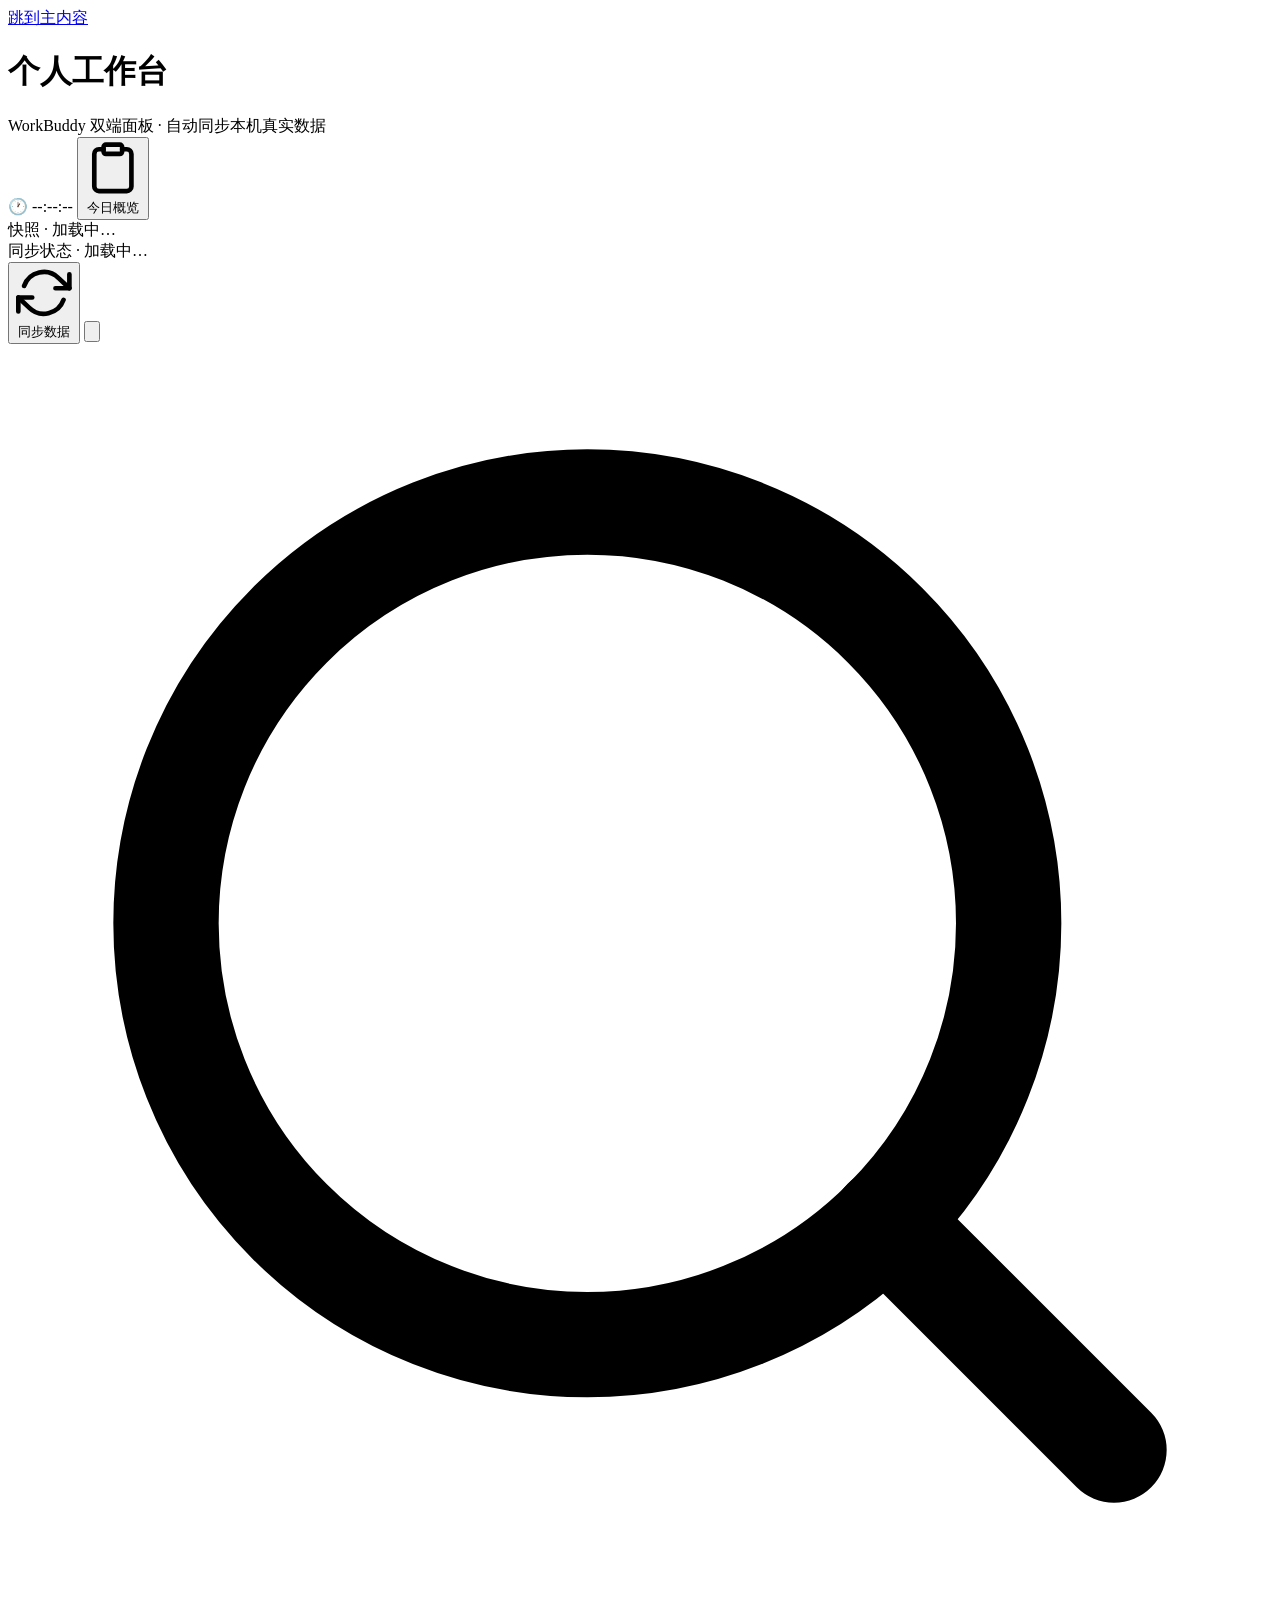
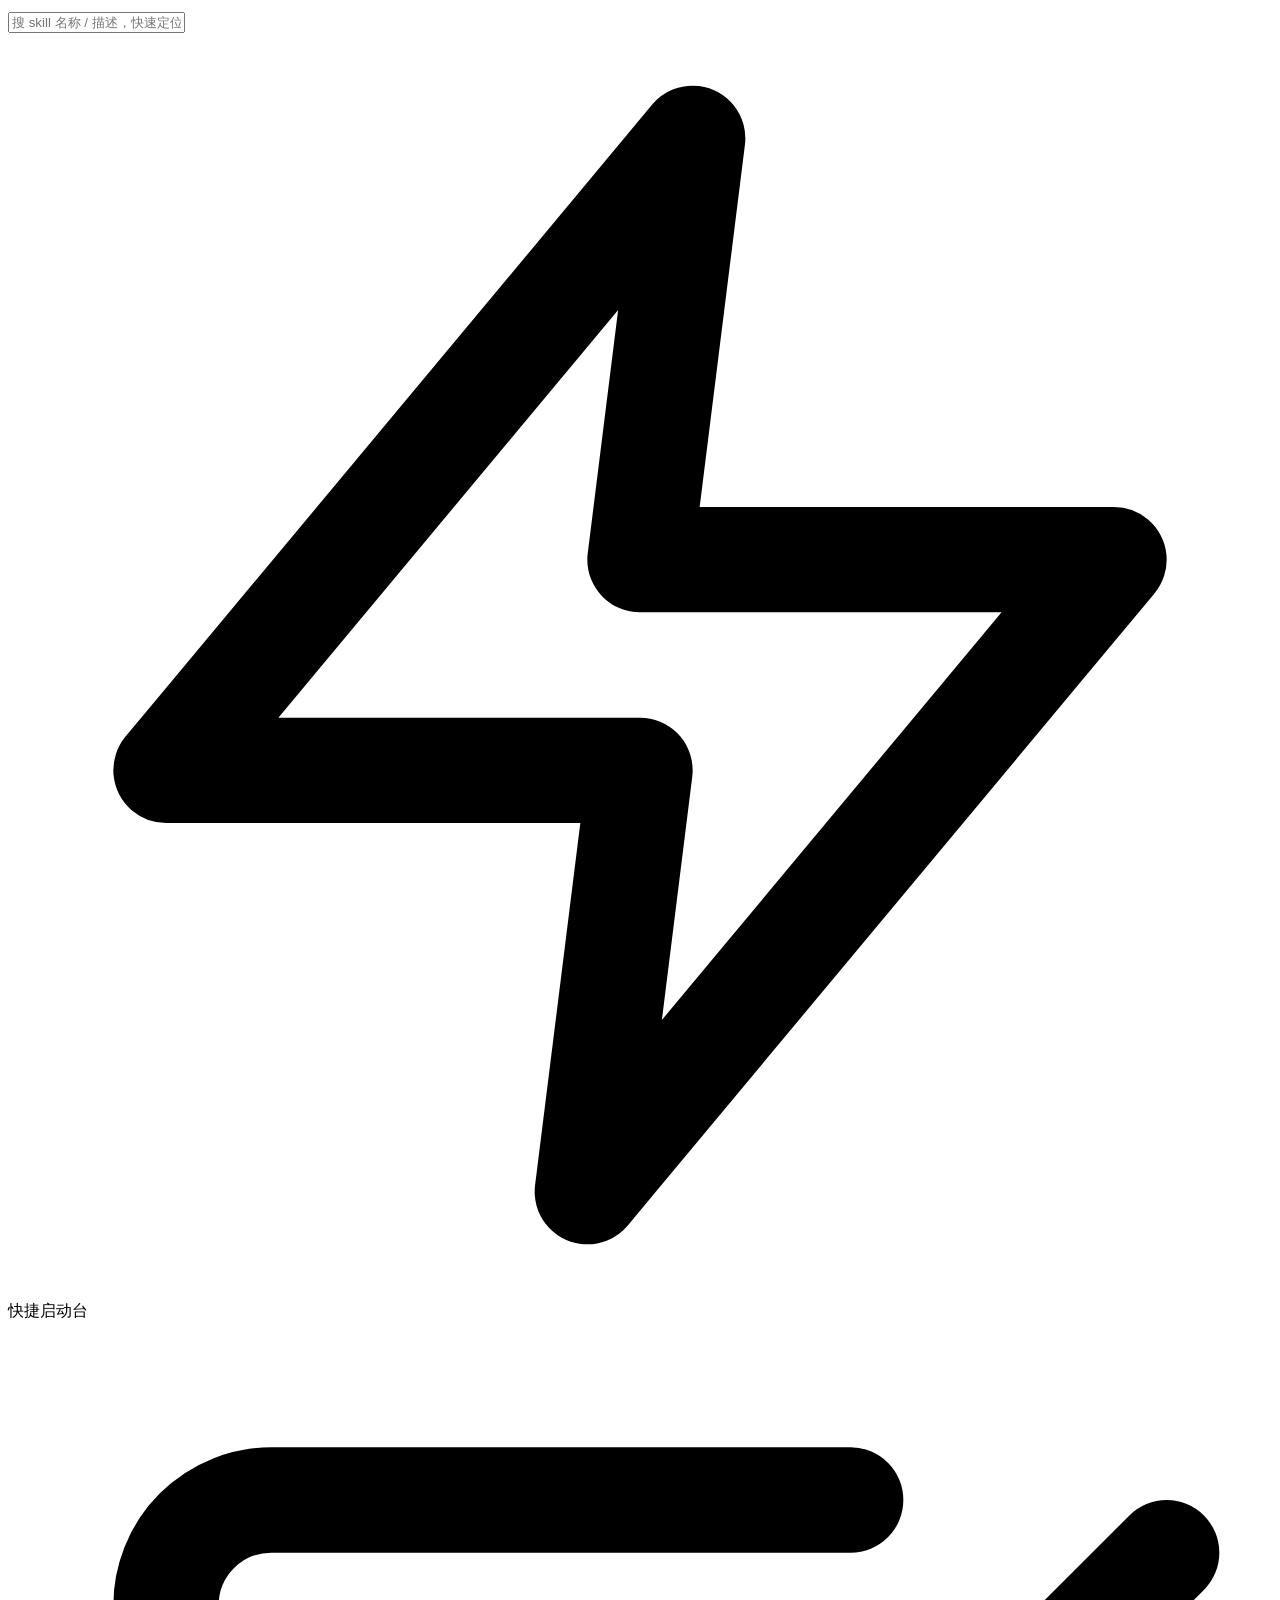
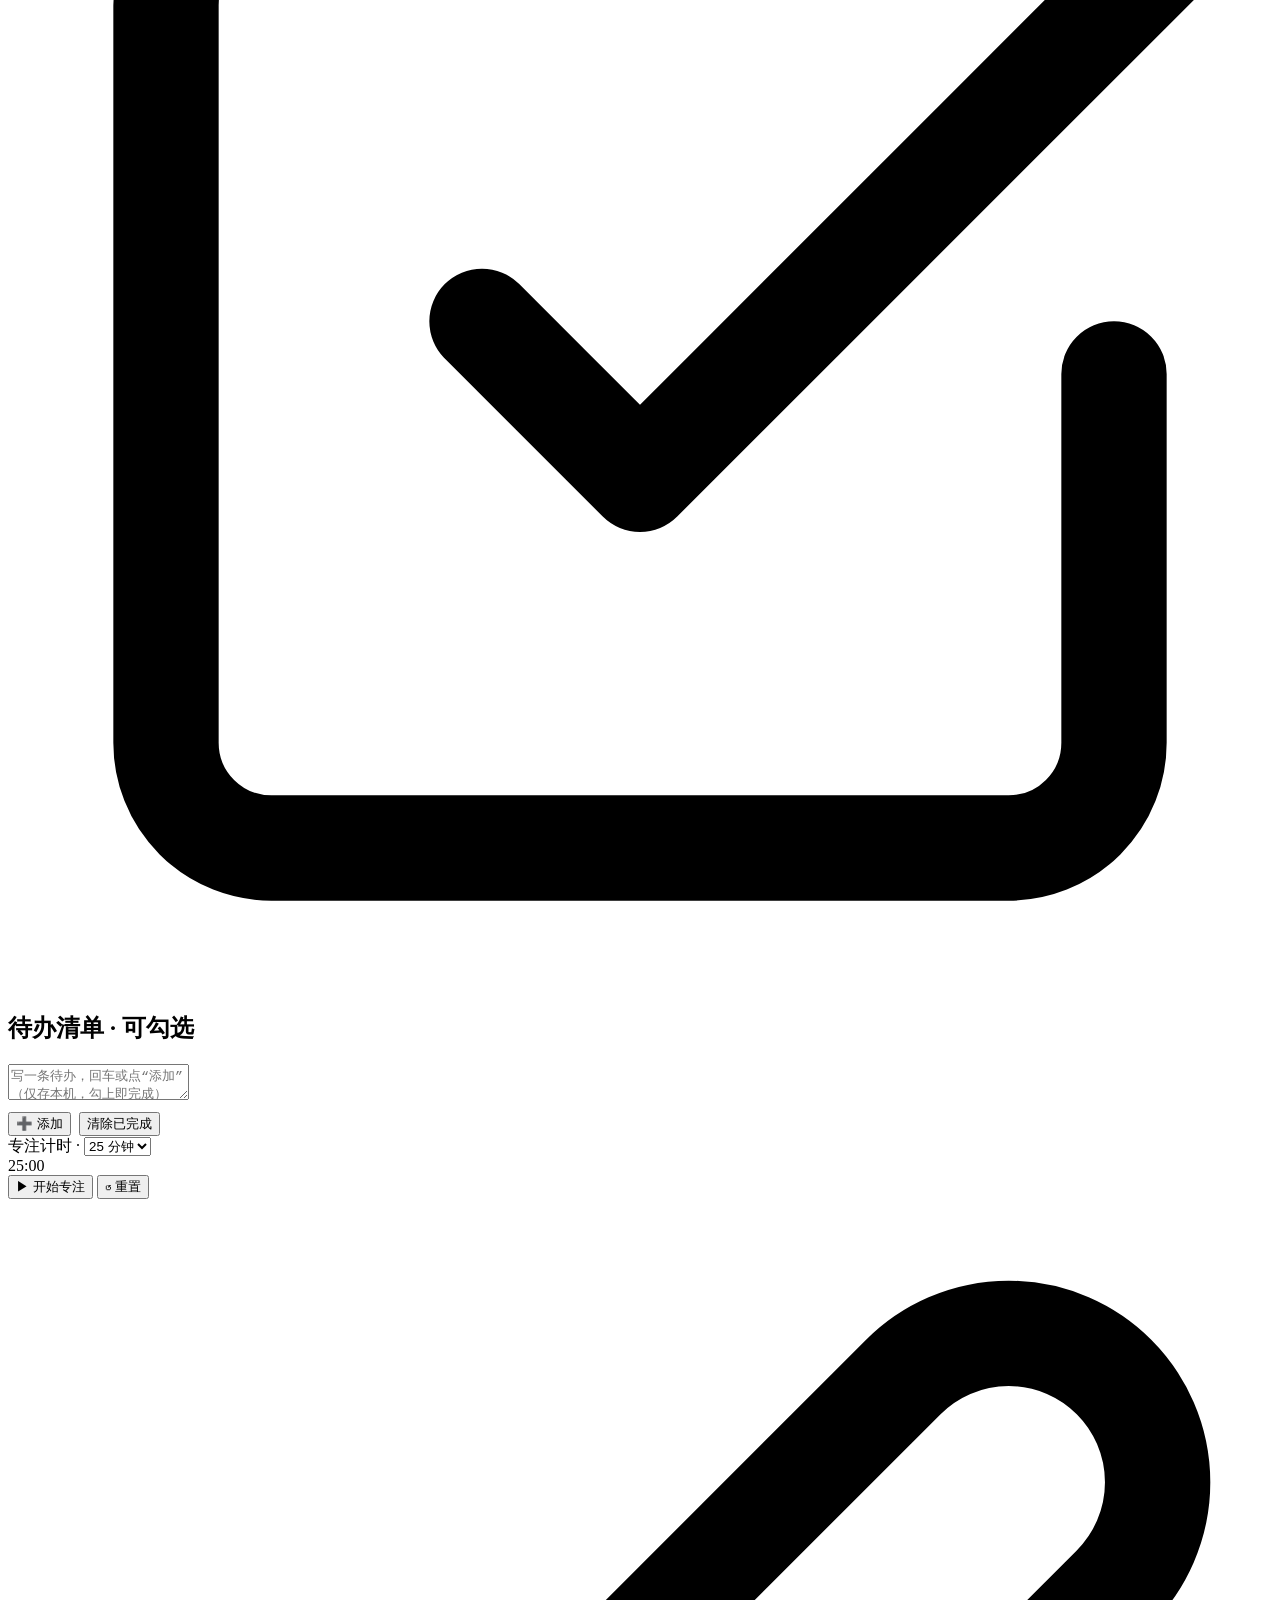
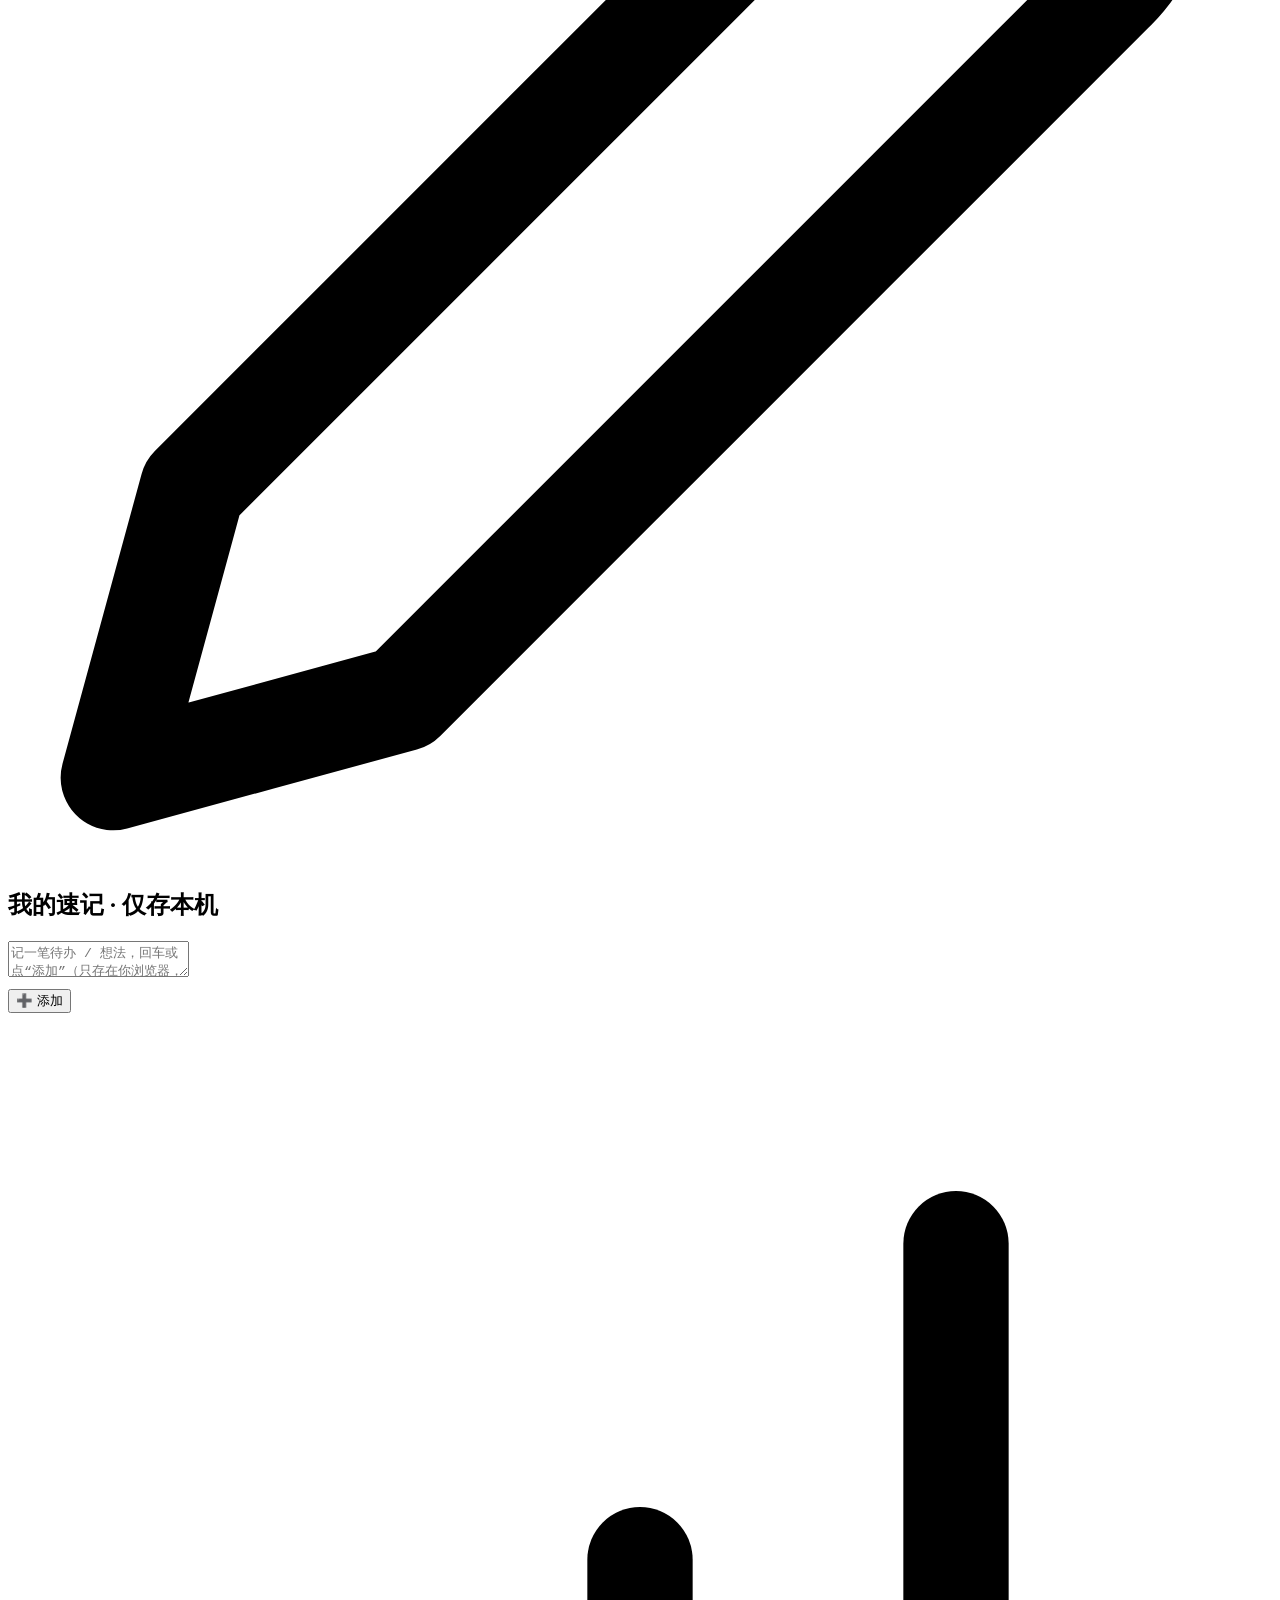
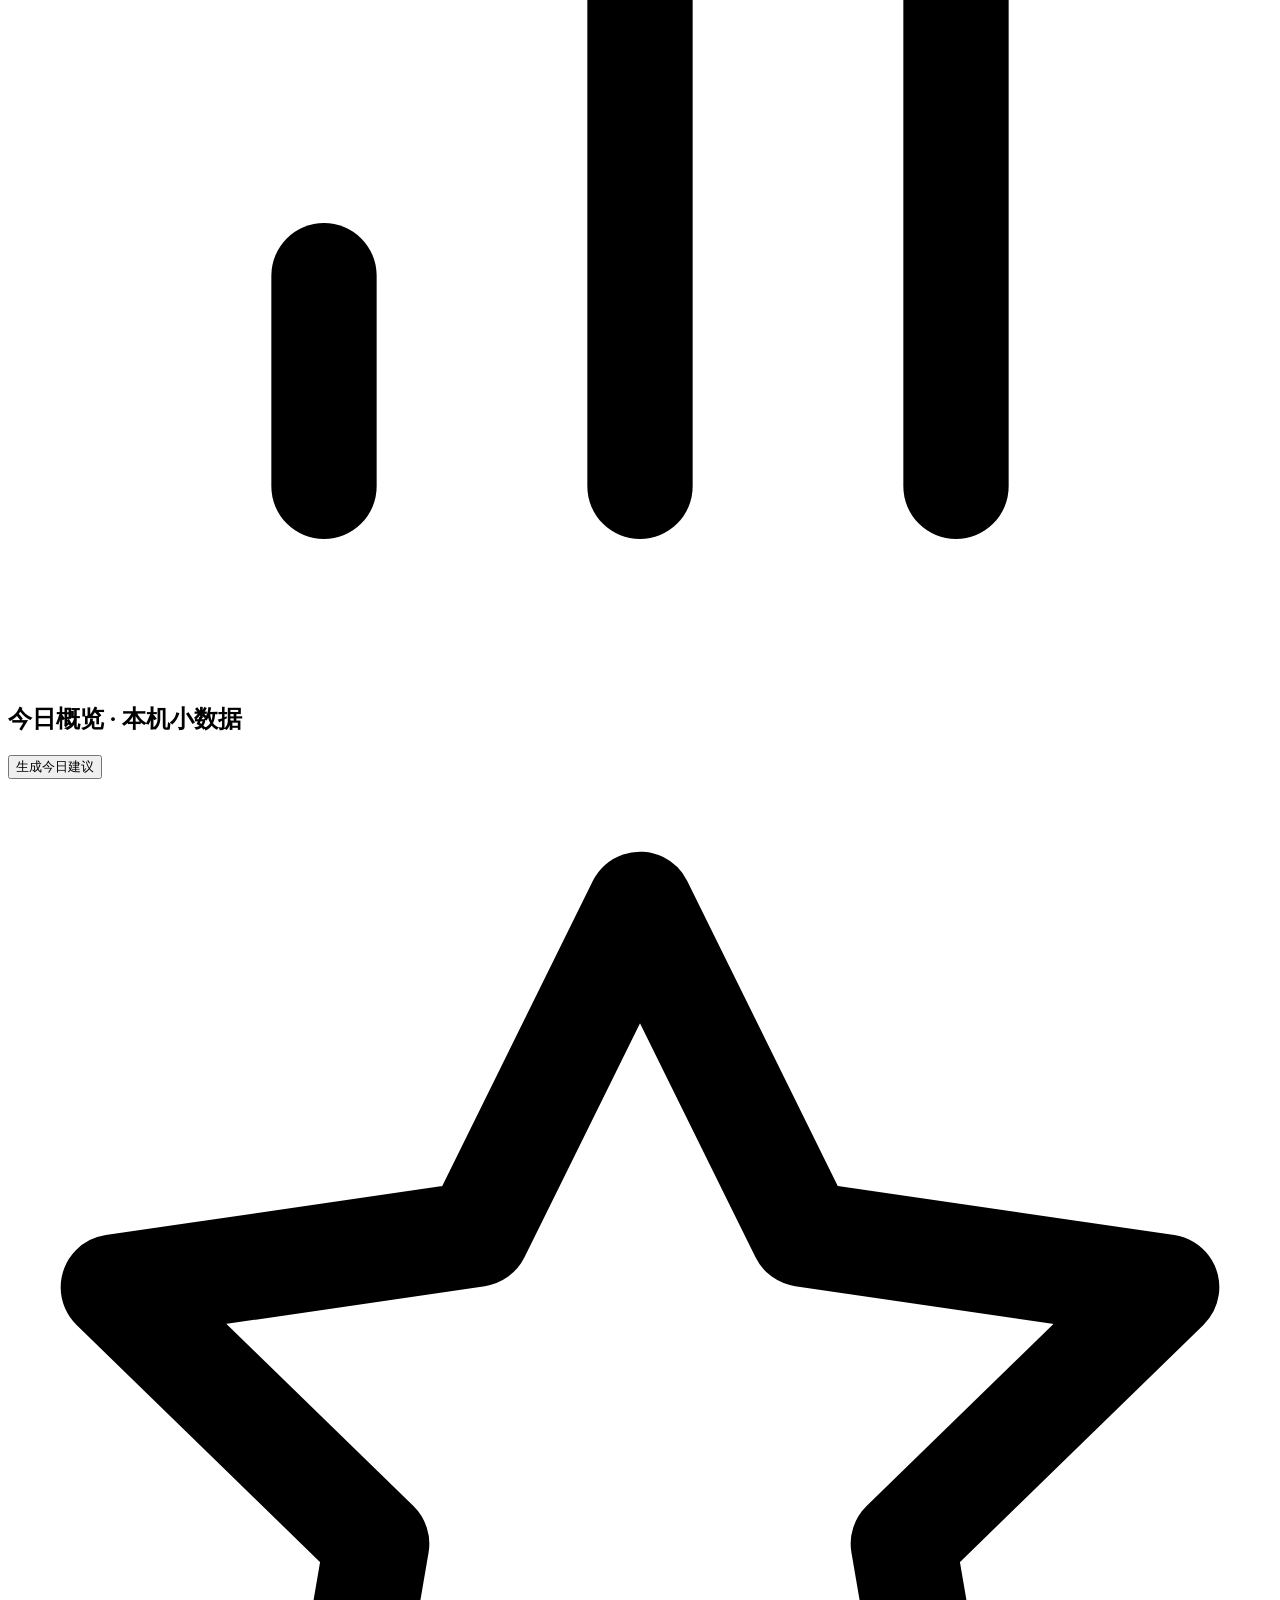
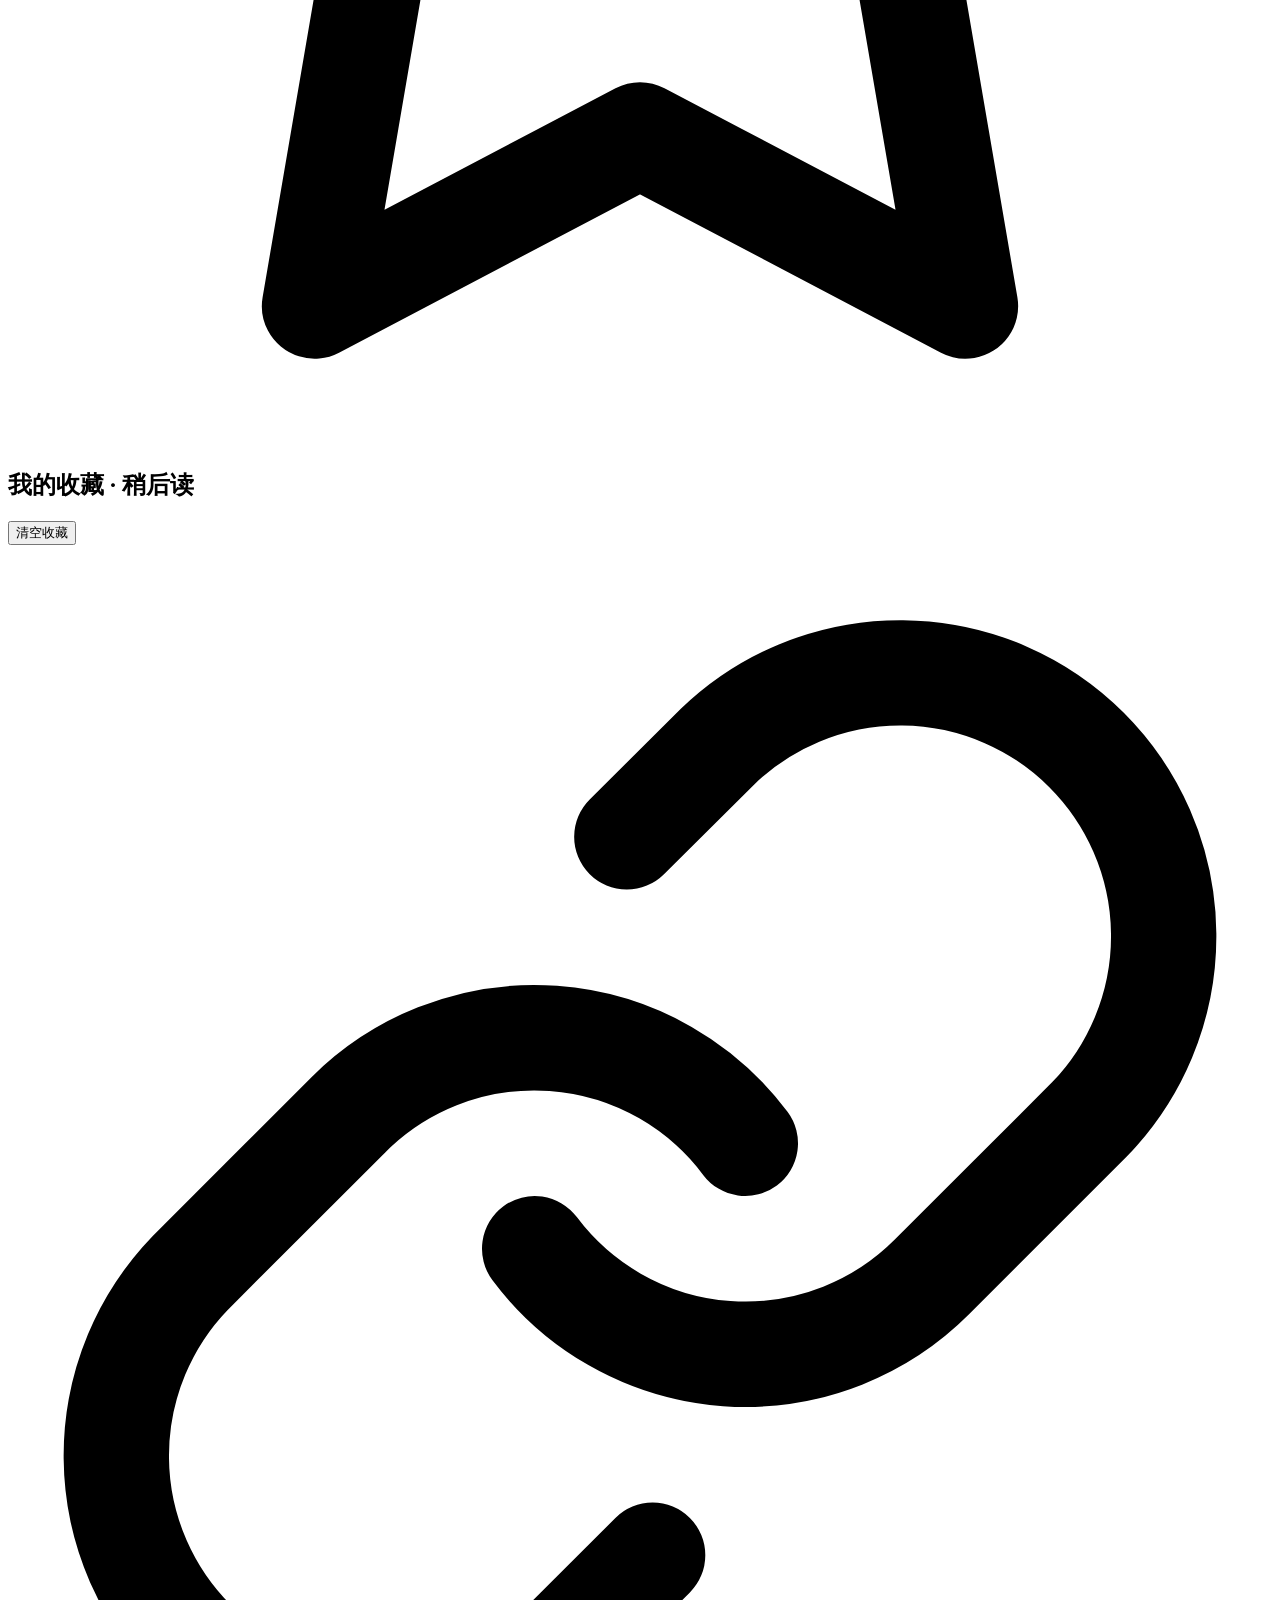
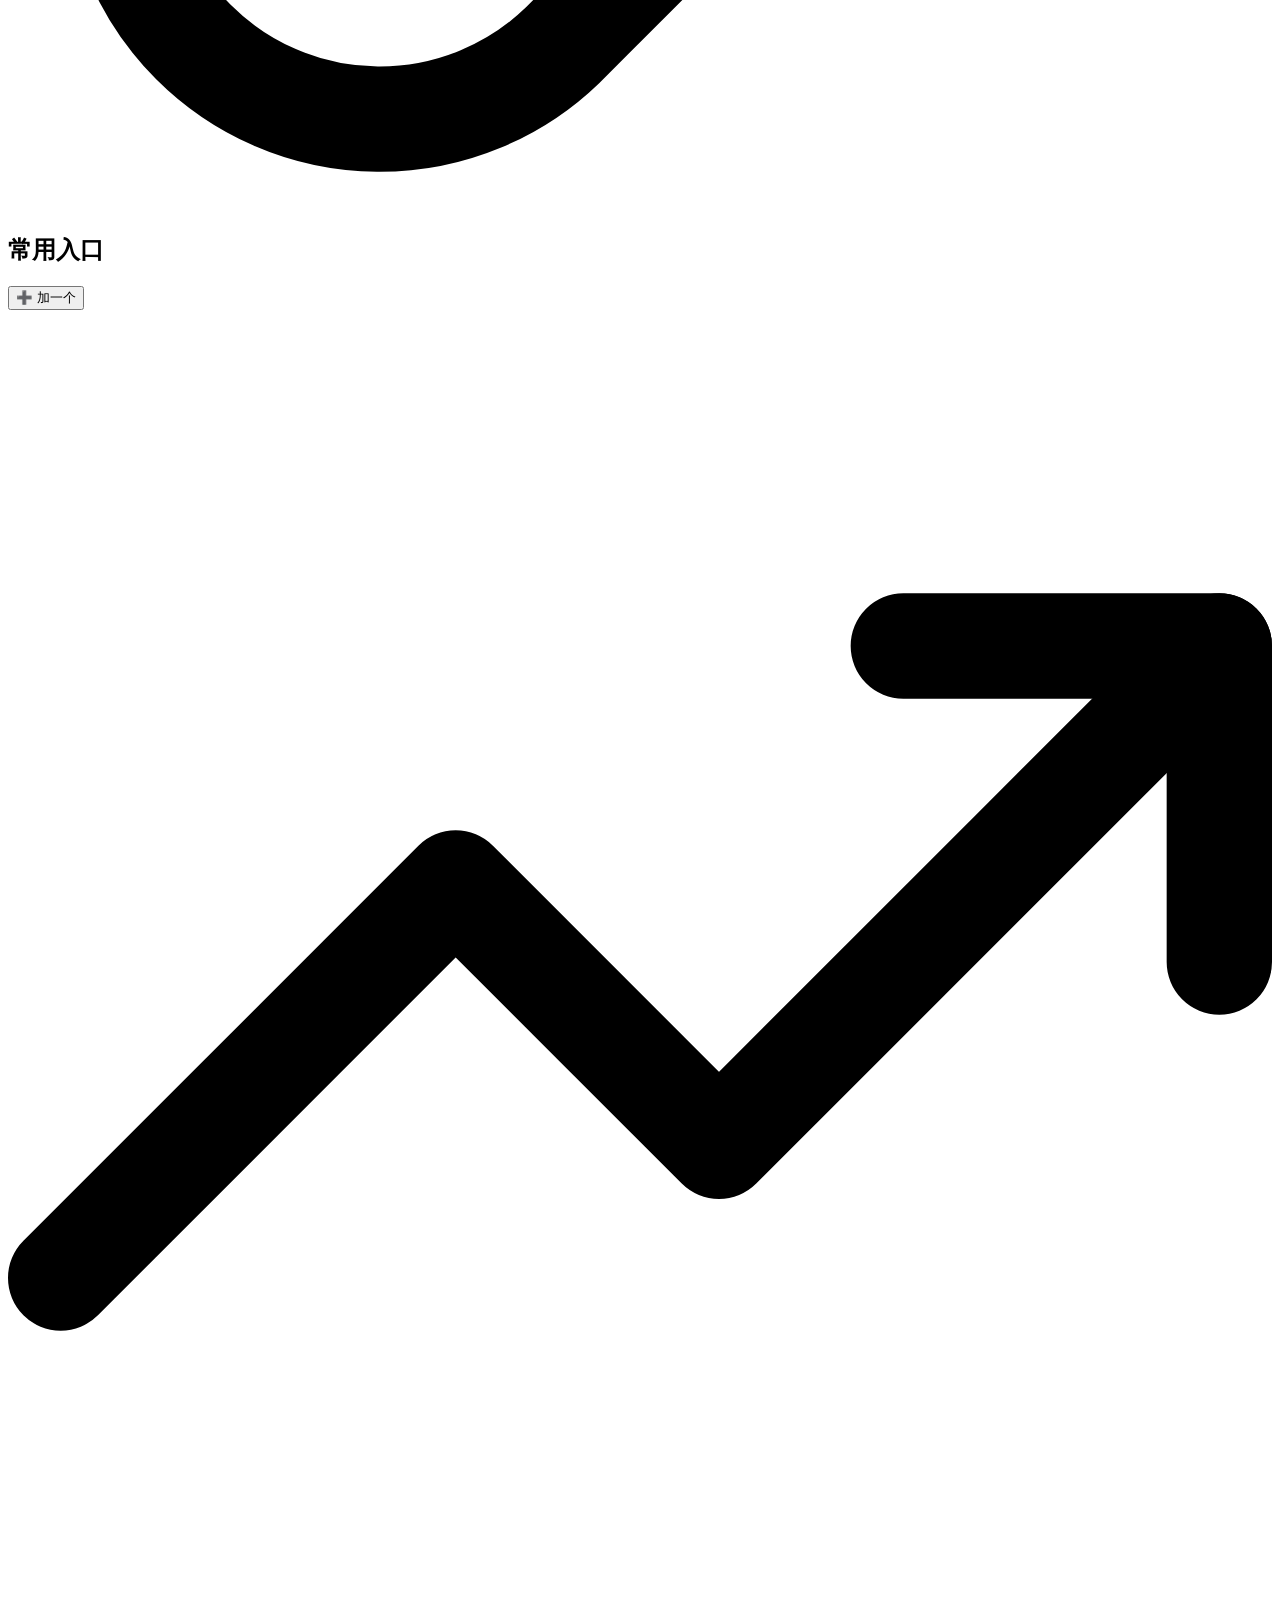
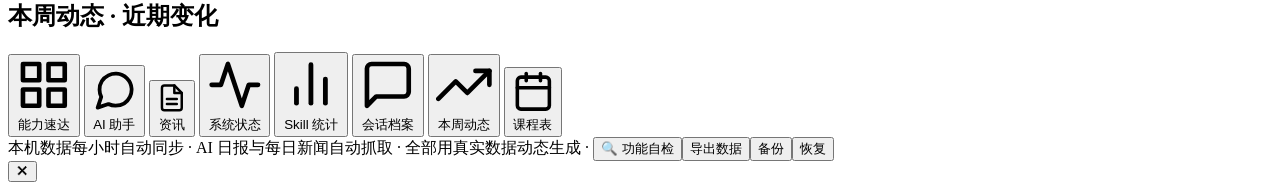
==== commit 17413872: "deploy(site): index.html" ====
--- a/index.html
+++ b/index.html
@@ -1,4152 +1,157 @@
-<!DOCTYPE html>
-<html lang="zh-CN" data-theme="light">
-<head>
-<meta charset="UTF-8">
-<meta name="viewport" content="width=device-width, initial-scale=1.0">
-<title>青灯台 · 个人工作台</title>
-<link rel="icon" href='data:image/svg+xml,<svg xmlns="http://www.w3.org/2000/svg" viewBox="0 0 32 32"><rect x="9" y="2" width="14" height="3.5" rx="1.75" fill="%2326499b"/><path d="M13 6.5h6v7c0 4.5-3.4 6.5-3.4 6.5s-3.4-2-3.4-6.5z" fill="%23c97b3a"/><path d="M10.5 23.5c3.6 2.2 7.4 2.2 11 0" stroke="%236b665b" stroke-width="2.2" fill="none" stroke-linecap="round"/><circle cx="16" cy="13" r="2.4" fill="%23fff6"/></svg>'>
-<style>
-:root{
-  --bg:#f5f2ec; --bg2:#efece4; --card:#fffffc; --line:#e3ded2; --line2:#d6d0c2;
-  --ink:#23201b; --ink2:#6b665b; --ink3:#9a9484;
-  --brand:#264e9b; --brand2:#3d6bc4; --accent:#c97b3a;
-  --ok:#4e7c4a; --warn:#b8860b; --tag-c:#2d6a5f; --tag-l:#6a4e8f; --tag-m:#b0544f; --tag-a:#33658a;
-  --shadow:0 1px 0 rgba(35,32,27,.05),0 8px 24px -16px rgba(35,32,27,.25);
-  --r:10px; --font:14px
-}
-html[data-theme=dark]{
-  --bg:#121417; --bg2:#181b1f; --card:#1b1f25; --line:#2b313a; --line2:#39414d;
-  --ink:#e8e6e1; --ink2:#a29e94; --ink3:#716d63;
-  --brand:#7da2e6; --brand2:#a8c2f0; --accent:#e0a06a;
-  --ok:#87b587; --warn:#d9b44a; --tag-c:#7fc6b8; --tag-l:#b59ad6; --tag-m:#dd9490; --tag-a:#87b6da;
-  --shadow:0 1px 0 rgba(0,0,0,.3),0 10px 26px -18px rgba(0,0,0,.6)
-}
-*{box-sizing:border-box;margin:0;padding:0}
-html{scroll-behavior:smooth}
-body{font-family:"PingFang SC","Microsoft YaHei","Helvetica Neue",system-ui,sans-serif;background:
-  radial-gradient(1200px 500px at 85% -10%,color-mix(in srgb,var(--brand) 8%,transparent),transparent 60%),
-  var(--bg);
-  color:var(--ink);font-size:var(--font);line-height:1.6;transition:background .3s,color .3s;
-  -webkit-font-smoothing:antialiased}
-a{color:var(--brand);text-decoration:none}
-a:hover{text-decoration:underline}
-::selection{background:color-mix(in srgb,var(--brand) 25%,transparent)}
-
-/* 顶栏 */
-.top{position:sticky;top:0;z-index:60;display:flex;align-items:center;gap:14px;padding:10px 22px;
-  background:color-mix(in srgb,var(--bg) 82%,transparent);backdrop-filter:blur(8px);
-  border-bottom:1px solid var(--line)}
-.brand{display:flex;align-items:center;gap:10px;font-weight:700;letter-spacing:.5px;font-size:15px}
-.brand svg{width:24px;height:24px;color:var(--brand)}
-.brand .dim{color:var(--ink3);font-weight:400;font-size:12px;letter-spacing:1px;margin-left:2px}
-.top .spacer{flex:1}
-.top .date{color:var(--ink2);font-size:12.5px;letter-spacing:.3px}
-.top .lunar{color:color-mix(in srgb,var(--brand) 78%,var(--ink));font-size:12.5px;letter-spacing:.3px;white-space:nowrap;opacity:.9}
-.top .lunar::before{content:"·";margin-right:7px;color:var(--ink3);opacity:.7}
-.top .clock{font-variant-numeric:tabular-nums;font-size:15px;font-weight:600;min-width:86px;text-align:right}
-.icon-btn{display:inline-flex;align-items:center;justify-content:center;width:34px;height:34px;border-radius:9px;
-  border:1px solid var(--line);background:var(--card);color:var(--ink2);cursor:pointer;transition:.2s}
-.icon-btn:hover{border-color:var(--line2);color:var(--brand);transform:translateY(-1px)}
-.icon-btn svg{width:17px;height:17px}
-
-/* 布局 */
-.wrap{max-width:1180px;margin:0 auto;padding:26px 22px 70px;display:grid;grid-template-columns:196px 1fr;gap:26px}
-nav.rail{position:sticky;top:82px;align-self:start;display:flex;flex-direction:column;gap:2px}
-nav.rail .rail-title{font-size:11px;letter-spacing:2px;color:var(--ink3);margin:14px 10px 8px}
-nav.rail a{display:flex;align-items:center;gap:9px;padding:8px 10px;border-radius:8px;color:var(--ink2);
-  font-size:13px;transition:.15s}
-nav.rail a:hover{background:var(--card);color:var(--ink)}
-nav.rail a .n{font-size:10px;color:var(--ink3);font-variant-numeric:tabular-nums}
-nav.rail a .dot{margin-left:auto;font-size:10px}
-
-/* hero */
-.hero{grid-column:1 / -1;padding:8px 4px 20px;border-bottom:1px solid var(--line)}
-.hero .kicker{font-size:11px;letter-spacing:3px;color:var(--brand);text-transform:uppercase}
-.hero h1{font-size:30px;font-weight:700;letter-spacing:.5px;margin:8px 0 4px;color:var(--ink)}
-.hero .sub{color:var(--ink2);font-size:14px}
-.hero .mood{margin-top:12px;font-size:13.5px;color:var(--ink3)}
-.hero .mood b{color:var(--accent);font-weight:500}
-
-main.cols{display:grid;grid-template-columns:1fr 1fr;gap:22px;min-width:0}
-.card{background:var(--card);border:1px solid var(--line);border-radius:var(--r);box-shadow:var(--shadow);
-  padding:18px;display:flex;flex-direction:column;gap:12px}
-.card.wide{grid-column:1 / -1}
-.card h3{display:flex;align-items:center;gap:9px;font-size:13px;font-weight:600;letter-spacing:.6px;color:var(--ink)}
-.card h3 .idx{font-size:10px;color:var(--ink3);letter-spacing:1px;font-variant-numeric:tabular-nums}
-.card h3 .ctrl{margin-left:auto;display:flex;gap:6px;align-items:center}
-.card h3 svg{width:16px;height:16px;color:var(--ink3)}
-.chip{font-size:11px;padding:2px 8px;border-radius:20px;border:1px solid var(--line2);color:var(--ink2);cursor:pointer;background:transparent;transition:.15s}
-.chip.on{background:var(--brand);border-color:var(--brand);color:#fff}
-html[data-theme=dark] .chip.on{color:#0c1016}
-
-.btn{padding:9px 13px;border:1px solid var(--brand);background:var(--brand);color:#fff;border-radius:8px;
-  font:inherit;font-size:13px;cursor:pointer;transition:.15s;white-space:nowrap}
-.btn:hover{filter:brightness(1.06)}
-.btn.ghost{background:transparent;color:var(--ink);border-color:var(--line2)}
-.btn.ghost:hover{border-color:var(--ink2)}
-html[data-theme=dark] .btn{color:#0c1016}
-
-@keyframes in{from{opacity:0;transform:translateY(3px)}to{opacity:1;transform:none}}
-
-/* 番茄钟 */
-.tomato{display:flex;flex-direction:column;align-items:center;gap:14px}
-.timerimg{position:relative;width:150px;height:150px}
-.timerimg svg{width:150px;height:150px;transform:rotate(-90deg)}
-.timerimg .bgc{stroke:var(--line2);fill:none;stroke-width:8}
-.timerimg .prg{stroke:var(--brand);fill:none;stroke-width:8;stroke-linecap:round;transition:stroke-dashoffset .5s linear}
-.timerimg .txt{position:absolute;inset:0;display:flex;flex-direction:column;align-items:center;justify-content:center}
-.timerimg .txt .t{font-size:30px;font-weight:700;font-variant-numeric:tabular-nums}
-.timerimg .txt .l{font-size:11px;color:var(--ink3)}
-.modes{display:flex;gap:6px}
-.tomato .cntls{display:flex;gap:8px;align-items:center}
-
-/* 动态分页 */
-.tabs{display:flex;gap:0;border:1px solid var(--line2);border-radius:8px;overflow:hidden;width:max-content}
-.tabs button{border:0;background:none;padding:7px 13px;font:inherit;font-size:12.5px;color:var(--ink2);cursor:pointer;border-right:1px solid var(--line2)}
-.tabs button:last-child{border-right:0}
-.tabs button.on{background:var(--brand);color:#fff}
-html[data-theme=dark] .tabs button.on{color:#0c1016}
-.row02{grid-column:1 / -1;display:flex;gap:22px;align-items:stretch;margin-bottom:22px}
-.row02>.card{flex:1 1 0;min-width:0;height:auto}
-/* 专注段与动态一览：同一行，用同一固定高度做等高基准 */
-#focus{height:400px;display:flex;flex-direction:column}
-#focus>.tomato{flex:1 1 auto;min-height:0}
-#feed{height:400px;display:flex;flex-direction:column;overflow:hidden}
-#feed .vfeed{flex:1 1 0;min-height:0;overflow-y:auto;display:flex;flex-direction:column;gap:9px;overscroll-behavior:contain;scrollbar-width:thin;scrollbar-color:color-mix(in srgb,var(--ink3) 55%,transparent) transparent;padding-right:2px}
-.vitem{display:flex;gap:10px;align-items:flex-start}
-.vitem .bd{width:7px;height:7px;border-radius:50%;margin-top:6px;flex:none}
-.vitem .c{border:1px solid var(--line);border-radius:8px;padding:8px 11px;flex:1;background:var(--bg2)}
-.vitem .c p{font-size:13px}
-.vitem .c span{font-size:11px;color:var(--ink3)}
-.empty{color:var(--ink3);font-size:12.5px;padding:10px 0}
-
-/* 云同步 */
-.syncbox{margin-top:8px}
-.sync-meta{display:grid;grid-template-columns:1fr 1fr;gap:8px;margin-bottom:8px}
-.sync-meta input{padding:7px 10px;border:1px solid var(--line2);border-radius:8px;background:var(--bg);color:var(--ink);font:inherit;font-size:12.5px}
-.sync-meta input:focus{outline:none;border-color:var(--brand)}
-.sync-btns{display:flex;gap:8px;flex-wrap:wrap}
-.sync-status{font-size:12px;margin-top:8px}
-.sync-status.ok{color:var(--ok)}
-.sync-status.err{color:var(--warn)}
-
-/* toast */
-#toast{position:fixed;left:50%;bottom:26px;transform:translateX(-50%) translateY(20px);z-index:200;
-  background:var(--ink);color:var(--bg);padding:10px 18px;border-radius:9px;font-size:13px;opacity:0;
-  pointer-events:none;transition:.25s;box-shadow:0 8px 24px -8px rgba(0,0,0,.4)}
-#toast.show{opacity:1;transform:translateX(-50%) translateY(0)}
-html[data-theme=dark] #toast{background:var(--card);color:var(--ink);border:1px solid var(--line2)}
-
-[hidden]{display:none!important}
-.tool-panel{display:flex;flex-direction:column;gap:10px;min-width:0}
-.qrbox{margin-top:9px;display:flex;justify-content:center;align-items:center;min-height:64px;
-  background:#fff;border:1px dashed var(--line2);border-radius:8px;overflow:hidden}
-.qrbox canvas{width:min(100%,240px);height:auto;image-rendering:pixelated}
-.qr-ph{color:var(--ink3);font-size:12.5px;padding:10px}
-.pw-opt{display:inline-flex;align-items:center;gap:5px;font-size:12.5px;color:var(--ink2);white-space:nowrap;cursor:pointer}
-.pw-opt input{accent-color:var(--brand);cursor:pointer}
-.mini-sub{border-top:1px solid var(--line);padding-top:9px;margin-top:9px}
-.mini-sub:first-child{border-top:0;padding-top:0;margin-top:0}
-.mini-head{display:flex;align-items:baseline;gap:8px;margin-bottom:6px}
-.mini-head b{font-size:12.5px;color:var(--ink)}
-.mini-head .tip{font-size:10.5px;color:var(--ink3)}
-.toolrow{display:flex;gap:10px;align-items:center;flex-wrap:wrap}
-.toolgrid{display:grid;grid-template-columns:1fr 1fr;gap:8px}
-.kv{font-size:12.5px;padding:8px 10px;background:var(--bg2);border-radius:8px;word-break:break-all}
-.kv b{display:block;font-size:11px;color:var(--ink3);font-weight:500;margin-bottom:2px}
-.inp{padding:8px 11px;border:1px solid var(--line2);border-radius:8px;background:var(--bg);color:var(--ink);font:inherit;font-size:13px}
-.inp:focus{outline:none;border-color:var(--brand)}
-.trans-big{font-size:18px;font-weight:700;color:var(--brand);font-variant-numeric:tabular-nums;word-break:break-all}
-.toolchip{font-size:12px;padding:6px 13px;border:1px solid var(--line2);border-radius:8px;background:transparent;color:var(--ink2);cursor:pointer}
-.toolchip.on{background:var(--brand);border-color:var(--brand);color:#fff}
-html[data-theme=dark] .toolchip.on{color:#0c1016}
-
-/* 本地服务状态 */
-.svc{display:flex;flex-wrap:wrap;gap:10px}
-.svc-item{flex:1;min-width:170px;border:1px solid var(--line);border-radius:9px;padding:11px 13px;background:var(--bg2);
-  display:flex;align-items:center;gap:10px}
-.svc-item .s{width:9px;height:9px;border-radius:50%;flex:none;background:var(--ink3)}
-.svc-item .s.ok{background:var(--ok)}
-.svc-item .s.bad{background:var(--warn)}
-.svc-item .n{font-size:13px;font-weight:600}
-.svc-item .u{font-size:10.5px;color:var(--ink3);margin-top:1px}
-.svc-item .d{margin-left:auto;font-size:11.5px;color:var(--ink2);flex:none}
-.svc-item .d.ok{color:var(--ok)}
-.svc-item .d.bad{color:var(--warn)}
-
-/* 快捷键速查 */
-.sc-grid{display:grid;grid-template-columns:1fr 1fr;gap:4px 16px}
-.sc{display:flex;align-items:center;gap:9px;font-size:12.5px;padding:5px 2px;color:var(--ink2);border-bottom:1px dashed var(--line)}
-.sc kbd{font:inherit;font-size:11.5px;background:var(--bg);border:1px solid var(--line2);border-bottom-width:2px;
-  border-radius:5px;padding:1px 6px;color:var(--ink);white-space:nowrap}
-
-.qshow{padding:18px 16px;border:1px dashed var(--line2);border-radius:10px;background:var(--bg2);text-align:center;min-height:78px;display:flex;flex-direction:column;justify-content:center;gap:7px}
-.qshow b{font-size:16px;font-weight:500;line-height:1.55}
-.qshow span{font-size:12px;color:var(--ink3)}
-
-/* 统一卡片：等高固定 + 内容区卡片内滚动 */
-.cols .card{display:flex;flex-direction:column;height:400px;overflow:hidden}
-.cols .card h3,.cols .card .tabs,.cols .card>p{flex:none}
-#shortcuts #scList,#quotes #qShow,#daily #dShow,#services #svcList,#sysinfo #sysInfo{flex:1 1 0;align-content:start;min-height:0;overflow-y:auto;overscroll-behavior:contain;scrollbar-width:thin;scrollbar-color:color-mix(in srgb,var(--ink3) 55%,transparent) transparent;padding-right:2px}
-#tools .tool-panel{flex:1 1 0;align-content:start;min-height:0;overflow-y:auto;overscroll-behavior:contain;scrollbar-width:thin;scrollbar-color:color-mix(in srgb,var(--ink3) 55%,transparent) transparent}
-#sync .syncbox{flex:1 1 0;min-height:0;overflow-y:auto;overscroll-behavior:contain;scrollbar-width:thin;scrollbar-color:color-mix(in srgb,var(--ink3) 55%,transparent) transparent}
-
-/* 节假日倒计时 */
-.fest{flex:1 1 0;min-height:0;overflow-y:auto;display:flex;gap:16px;align-items:stretch;overscroll-behavior:contain;scrollbar-width:thin;scrollbar-color:color-mix(in srgb,var(--ink3) 55%,transparent) transparent;padding-right:2px}
-.fest-main{flex:1.05;border:1px solid var(--line2);border-radius:11px;padding:18px 20px;display:flex;flex-direction:column;justify-content:center;gap:5px;min-width:0;
-  background:radial-gradient(420px 220px at 90% -30%,color-mix(in srgb,var(--accent) 14%,transparent),transparent 70%),linear-gradient(180deg,color-mix(in srgb,var(--brand) 6%,var(--bg2)),var(--bg2))}
-.fest-main .tag{font-size:11px;letter-spacing:2px;color:var(--accent);font-weight:600}
-.fest-main .nm{font-size:21px;font-weight:700}
-.fest-main .days{font-size:44px;font-weight:700;line-height:1.05;color:var(--brand);font-variant-numeric:tabular-nums}
-.fest-main .dt{font-size:12.5px;color:var(--ink2)}
-.fest-main .dt.hl{color:var(--warn);font-weight:600}
-.fest-list{flex:1.25;display:grid;grid-template-columns:1fr 1fr;gap:10px;align-content:start;min-width:0}
-.fest-item{border:1px solid var(--line);border-radius:9px;padding:11px 13px;background:var(--bg2);display:flex;flex-direction:column;gap:3px;min-width:0}
-.fest-item .nm{font-size:13px;font-weight:600}
-.fest-item .dt{font-size:11px;color:var(--ink3)}
-.fest-item .d{font-size:16px;font-weight:700;color:var(--brand);font-variant-numeric:tabular-nums;margin-top:2px}
-.fest-item .d.today{color:var(--accent)}
-
-/* 实时天气 */
-.weath{flex:1 1 0;min-height:0;overflow-y:auto;display:flex;gap:16px;align-items:stretch;overscroll-behavior:contain;scrollbar-width:thin;scrollbar-color:color-mix(in srgb,var(--ink3) 55%,transparent) transparent;padding-right:2px}
-.weath-main{flex:1.15;border:1px solid var(--line2);border-radius:11px;padding:16px 20px;display:flex;flex-direction:column;justify-content:center;gap:3px;min-width:0;
-  background:radial-gradient(380px 200px at 12% -30%,color-mix(in srgb,var(--brand) 16%,transparent),transparent 70%),linear-gradient(180deg,color-mix(in srgb,var(--brand) 5%,var(--bg2)),var(--bg2))}
-.weath-main .loc{font-size:12px;color:var(--ink2)}
-.weath-main .loc b{color:var(--ink);font-weight:600}
-.weath-main .cond{font-size:14px;font-weight:600;color:var(--brand)}
-.weath-main .temp{font-size:48px;font-weight:700;line-height:1.05;font-variant-numeric:tabular-nums}
-.weath-main .stats{display:flex;flex-wrap:wrap;gap:5px 14px;margin-top:5px;font-size:12px;color:var(--ink2)}
-.weath-main .stats span{display:inline-flex;gap:4px;align-items:center}
-.weath-main .upd{font-size:10.5px;color:var(--ink3);opacity:.8}
-.weath-grid{flex:1;display:grid;grid-template-columns:repeat(3,1fr);gap:10px;align-content:start;min-width:0}
-.weath-day{border:1px solid var(--line);border-radius:9px;padding:11px 13px;background:var(--bg2);display:flex;flex-direction:column;gap:2px;min-width:0}
-.weath-day.on{border-color:var(--brand);background:color-mix(in srgb,var(--brand) 9%,var(--bg2))}
-.weath-day .wd{font-size:12.5px;font-weight:600}
-.weath-day .dd{font-size:10.5px;color:var(--ink3)}
-.weath-day .cd{font-size:11.5px;color:var(--brand);margin-top:4px}
-.weath-day .tm{font-size:14px;font-weight:700;margin-top:2px}
-.weath-day .tm .lo{color:var(--ink3);font-weight:500;margin-left:3px}
-
-footer.legal{grid-column:1/-1;text-align:center;color:var(--ink3);font-size:12px;padding-top:30px;letter-spacing:.5px}
-
-@media(max-width:960px){
-  .wrap{grid-template-columns:1fr}
-  nav.rail{position:static;flex-direction:row;flex-wrap:wrap;gap:4px;border:1px solid var(--line);border-radius:12px;padding:8px;background:var(--card)}
-  nav.rail .rail-title{display:none}
-  main.cols{grid-template-columns:1fr;gap:16px}
-  /* 窄屏：专注段+动态一览改为上下堆叠，避免两列挤在手机宽度上。
-     注意：列方向下 flex-basis:0 会接管高度，必须禁用 flex 伸缩并锁回 400px，否则两卡塌缩 */
-  .row02{flex-direction:column;gap:16px}
-  .row02>.card{flex:none;height:400px}
-  /* 网格类在窄屏收成单列，避免内容被压扁 */
-  .sync-meta,.toolgrid{grid-template-columns:1fr}
-  .fest{flex-direction:column}
-  .fest-main{padding:14px 16px}
-  .fest-main .days{font-size:34px}
-  .weath{flex-direction:column}
-  .weath-main{padding:14px 16px}
-  .weath-main .temp{font-size:38px}
-  .weath-grid{grid-template-columns:repeat(3,1fr)}
-}
-@media(max-width:560px){
-  .hero h1{font-size:22px}
-  .top .date{display:none}
-  .sc-grid{grid-template-columns:1fr}
-  .wrap{padding:14px 12px 56px;gap:16px}
-  .card{padding:14px;gap:10px}
-  .hero{padding:6px 2px 15px}
-  /* 页签允许横向滚动，避免被挤出卡片 */
-  .tabs{max-width:100%;overflow-x:auto}
-  .timerimg{width:130px;height:130px}
-  .timerimg svg{width:130px;height:130px}
-  .trans-big{font-size:16px}
-  .sync-meta input{font-size:12px}
-}
-</style>
-</head>
-<body>
-
-<header class="top">
-  <div class="brand">
-    <svg viewBox="0 0 24 24" fill="none" stroke="currentColor" stroke-width="1.6" stroke-linecap="round" stroke-linejoin="round">
-      <path d="M9 9.5 4.8 6.6a.7.7 0 0 0-.9 1.1L8.4 10"/>
-      <path d="m8.4 10-3 3.6a.7.7 0 0 0 1 .9l3.1-2.6"/>
-      <path d="M12 8.5v-4M12 4.5h4a1.6 1.6 0 0 1 0 3.2h-4M13 7.4v3.2a1.5 1.5 0 0 1-3 0V7.4"/>
-      <path d="M7 16h9M16.5 16a2 2 0 0 1-2-2v-1h4v1a2 2 0 0 1-2 2Z"/>
-      <path d="M16 17.5h2"/>
-    </svg>
-    青灯台<span class="dim">DESK</span>
-  </div>
-  <div class="spacer"></div>
-  <div class="date" id="dateLine"></div>
-  <span class="lunar" id="lunarLine" title="农历日期"></span>
-  <div class="clock" id="clock">00:00:00</div>
-  <button class="icon-btn" id="searchBtn" title="快捷回到顶部模块（斜杠 / 唤起）">
-    <svg viewBox="0 0 24 24" fill="none" stroke="currentColor" stroke-width="2" stroke-linecap="round"><circle cx="11" cy="11" r="7"/><path d="m21 21-4-4"/></svg>
-  </button>
-  <button class="icon-btn" id="themeBtn" title="切换深浅色">
-    <svg id="themeIcon" viewBox="0 0 24 24" fill="none" stroke="currentColor" stroke-width="2" stroke-linecap="round" stroke-linejoin="round"><circle cx="12" cy="12" r="4"/><path d="M12 2v2M12 20v2M4.9 4.9l1.4 1.4M17.7 17.7l1.4 1.4M2 12h2M20 12h2M4.9 19.1l1.4-1.4M17.7 6.3l1.4-1.4"/></svg>
-  </button>
-</header>
-
-<div class="wrap">
-  <nav class="rail">
-    <div class="rail-title">导览</div>
-    <a href="#focus"><span class="n">01</span>专注段 <span class="dot">·</span></a>
-    <a href="#feed"><span class="n">02</span>动态 <span class="dot">·</span></a>
-    <a href="#fest"><span class="n">03</span>节假日 <span class="dot">·</span></a>
-    <a href="#weather"><span class="n">04</span>天气 <span class="dot">·</span></a>
-    <a href="#tools"><span class="n">05</span>工具 <span class="dot">·</span></a>
-    <a href="#decision"><span class="n">06</span>随机 <span class="dot">·</span></a>
-    <a href="#services"><span class="n">07</span>服务 <span class="dot">·</span></a>
-    <a href="#sysinfo"><span class="n">08</span>设备 <span class="dot">·</span></a>
-    <a href="#daily"><span class="n">09</span>今日一学 <span class="dot">·</span></a>
-    <a href="#shortcuts"><span class="n">10</span>快捷键 <span class="dot">·</span></a>
-    <a href="#quotes"><span class="n">11</span>一言 <span class="dot">·</span></a>
-    <a href="#sync"><span class="n">12</span>云同步 <span class="dot">·</span></a>
-  </nav>
-
-  <div>
-
-    <section class="hero">
-      <div class="kicker">Personal Console</div>
-      <h1>把自己的事收拢到一个地方。</h1>
-      <p class="sub">专注、工具箱、随机、一言——都免维护，打开就能用。</p>
-      <p class="mood" id="moodLine"></p>
-    </section>
-
-    <main class="cols">
-      <div class="row02">
-
-      <!-- 专注段 -->
-      <section class="card" id="focus">
-        <h3><span class="idx">01</span>专注段<span class="ctrl"><button class="chip" id="soundToggle">🔔 提示音</button></span></h3>
-        <div class="tomato">
-          <div class="timerimg">
-            <svg viewBox="0 0 150 150">
-              <circle class="bgc" cx="75" cy="75" r="66"/>
-              <circle class="prg" id="pomBar" cx="75" cy="75" r="66"/>
-            </svg>
-            <div class="txt"><div class="t" id="pomTime">25:00</div><div class="l" id="pomLabel">未开始</div></div>
-          </div>
-          <div class="modes" id="pomModes">
-            <button class="chip on" data-m="25">25 分</button>
-            <button class="chip" data-m="45">45 分</button>
-            <button class="chip" data-m="15">15 分</button>
-            <button class="chip" data-m="5">5 分</button>
-          </div>
-          <div class="cntls">
-            <button class="btn" id="pomStart">开始</button>
-            <button class="btn ghost" id="pomReset">重来</button>
-          </div>
-        </div>
-      </section>
-
-      <!-- 动态 -->
-      <section class="card" id="feed">
-        <h3><span class="idx">02</span>动态一览</h3>
-        <div class="tabs" id="feedTabs"></div>
-        <div class="vfeed" id="feedList"></div>
-      </section>
-
-      </div><!--/row02-->
-      <!-- 节假日倒计时 -->
-      <section class="card wide" id="fest">
-        <h3><span class="idx">03</span>节假日倒计时</h3>
-        <div class="fest">
-          <div class="fest-main" id="festMain"></div>
-          <div class="fest-list" id="festList"></div>
-        </div>
-      </section>
-
-      <!-- 实时天气 -->
-      <section class="card wide" id="weather">
-        <h3><span class="idx">04</span>实时天气<span class="ctrl"><button class="chip" id="weathRefresh">刷新</button></span></h3>
-        <div class="weath">
-          <div class="weath-main" id="weathMain">正在定位与取天气…</div>
-          <div class="weath-grid" id="weathGrid"></div>
-        </div>
-      </section>
-
-      <!-- 实用工具箱 -->
-      <section class="card" id="tools">
-        <h3><span class="idx">05</span>实用工具箱<span class="ctrl"><button class="chip" id="toolCopy">复制结果</button></span></h3>
-        <div class="tabs" id="toolTabs">
-          <button class="on" data-t="color">取色</button>
-          <button data-t="conv">换算</button>
-          <button data-t="fx">汇率</button>
-          <button data-t="cipher">加密</button>
-          <button data-t="board">拼写板</button>
-          <button data-t="count">字数</button>
-          <button data-t="mini">小工具</button>
-        </div>
-
-        <div class="tool-panel" data-p="color">
-          <div class="toolrow">
-            <input type="color" id="tColor" value="#4c7fd0" style="width:64px;height:40px;border:1px solid var(--line2);border-radius:8px;background:none;cursor:pointer">
-            <span class="trans-big" id="tColorHex">#4c7fd0</span>
-          </div>
-          <div class="toolgrid" id="tColorInfo"></div>
-        </div>
-
-        <div class="tool-panel" data-p="conv" hidden>
-          <select id="tCat" class="inp" style="width:100%">
-            <option value="length">长度</option><option value="weight">重量</option>
-            <option value="temp">温度</option><option value="data">数据量</option>
-            <option value="speed">网速</option>
-          </select>
-          <div class="toolrow">
-            <input id="tVal" class="inp" style="flex:1" value="1">
-            <select id="tFrom" class="inp"></select>
-            <span style="color:var(--ink3)">→</span>
-            <select id="tTo" class="inp"></select>
-          </div>
-          <div class="trans-big" id="tCnvRes">—</div>
-        </div>
-
-        <div class="tool-panel" data-p="fx" hidden>
-          <div class="toolrow">
-            <input id="fxAmt" class="inp" style="flex:1;min-width:0" value="1">
-            <select id="fxFrom" class="inp"></select>
-            <span style="color:var(--ink3)">→</span>
-            <select id="fxTo" class="inp"></select>
-          </div>
-          <div class="trans-big" id="fxRes" style="min-height:26px">—</div>
-          <div class="toolrow" style="gap:6px">
-            <button class="btn" id="fxGo">换算</button>
-            <span style="font-size:11px;color:var(--ink3)">实时汇率 · open.er-api.com · 需网络</span>
-          </div>
-        </div>
-
-        <div class="tool-panel" data-p="cipher" hidden>
-          <div class="toolrow">
-            <span class="toolchip on" id="cDir" data-d="enc">加密</span>
-            <span style="font-size:11px;color:var(--ink3)">base64 双向，防眼杂、非安全加密</span>
-          </div>
-          <textarea id="cInp" class="inp" style="width:100%;min-height:66px" placeholder="要加密 / 解密的文本…"></textarea>
-          <div class="toolrow"><button class="btn" id="cRun">处理</button><span id="cOut" class="trans-big" style="font-size:13px;word-break:break-all"></span></div>
-        </div>
-
-        <div class="tool-panel" data-p="board" hidden>
-          <textarea id="tBoard" class="inp" style="width:100%;min-height:120px" placeholder="临时书写板，自动存本机，不会丢…"></textarea>
-          <div class="toolrow"><button class="btn ghost" id="boardClear">清空</button></div>
-        </div>
-
-        <div class="tool-panel" data-p="count" hidden>
-          <textarea id="tCount" class="inp" style="width:100%;min-height:110px" placeholder="把文字粘贴进来…"></textarea>
-          <div class="toolgrid" id="tCountInfo"></div>
-        </div>
-
-        <div class="tool-panel" data-p="mini" hidden>
-          <div class="mini-sub">
-            <div class="mini-head"><b>时间戳 ↔ 日期</b><span class="tip">秒/毫秒均识别，留空 = 当前时间</span></div>
-            <div class="toolrow">
-              <input id="mTs" class="inp" style="flex:1;min-width:0" placeholder="时间戳 或 日期（2026-08-24 18:00）…">
-              <button class="btn" data-b="ts2d">戳→日期</button>
-              <button class="btn" data-b="d2ts">日期→戳</button>
-            </div>
-            <div class="trans-big" id="mTsOut" style="min-height:20px">—</div>
-          </div>
-
-          <div class="mini-sub">
-            <div class="mini-head"><b>Base64</b><span class="tip">支持中文，双向</span></div>
-            <div class="toolrow">
-              <input id="mB64" class="inp" style="flex:1;min-width:0" placeholder="要编码/解码的文本…">
-              <button class="btn" data-b="b64e">编码</button>
-              <button class="btn" data-b="b64d">解码</button>
-            </div>
-            <div class="trans-big" id="mB64Out" style="min-height:20px;word-break:break-all">—</div>
-          </div>
-
-          <div class="mini-sub">
-            <div class="mini-head"><b>URL 编解码</b><span class="tip">encodeURIComponent 双向</span></div>
-            <div class="toolrow">
-              <input id="mUrl" class="inp" style="flex:1;min-width:0" placeholder="URL 或片段…">
-              <button class="btn" data-b="urlE">编码</button>
-              <button class="btn" data-b="urlD">解码</button>
-            </div>
-            <div class="trans-big" id="mUrlOut" style="min-height:20px;word-break:break-all">—</div>
-          </div>
-
-          <div class="mini-sub">
-            <div class="mini-head"><b>JSON</b><span class="tip">格式化 / 压缩</span></div>
-            <textarea id="mJson" class="inp" style="width:100%;min-height:70px" placeholder='{"name":"q","list":[1,2]}'></textarea>
-            <div class="toolrow">
-              <button class="btn" data-b="jsonF">格式化</button>
-              <button class="btn" data-b="jsonC">压缩</button>
-              <span id="mJsonOut" class="trans-big" style="font-size:12px;min-width:0;max-height:120px;overflow:auto;word-break:break-all"></span>
-            </div>
-          </div>
-
-          <div class="mini-sub">
-            <div class="mini-head"><b>二维码</b><span class="tip">文本/链接 → 图，可下载，纯本地</span></div>
-            <div class="toolrow">
-              <input id="qrText" class="inp" style="flex:1;min-width:0" placeholder="要变二维码的文本或链接…">
-              <button class="btn" id="qrGo">生成</button>
-              <button class="btn ghost" id="qrDl" disabled>下载</button>
-            </div>
-            <div class="qrbox" id="qrBox"><div class="qr-ph">输入后点「生成」</div></div>
-          </div>
-
-          <div class="mini-sub">
-            <div class="mini-head"><b>密码生成器</b><span class="tip">勾选字符类型，点右侧复制走</span></div>
-            <div class="toolrow" style="gap:8px;flex-wrap:wrap">
-              <input id="pwLen" type="number" min="4" max="64" value="16" class="inp" style="width:72px" title="密码长度">
-              <label class="pw-opt"><input type="checkbox" id="pwNum" checked>数字</label>
-              <label class="pw-opt"><input type="checkbox" id="pwLow" checked>小写</label>
-              <label class="pw-opt"><input type="checkbox" id="pwUpp" checked>大写</label>
-              <label class="pw-opt"><input type="checkbox" id="pwSym">符号</label>
-            </div>
-            <div class="toolrow">
-              <input id="pwOut" class="inp" readonly style="flex:1;min-width:0;font-family:ui-monospace,Consolas,monospace;letter-spacing:.5px">
-              <button class="btn" id="pwRun">生成</button>
-              <button class="btn ghost" id="pwCopy">复制</button>
-            </div>
-          </div>
-        </div>
-      </section>
-
-      <!-- 随机决策器 -->
-      <section class="card" id="decision">
-        <h3><span class="idx">06</span>随机决策器</h3>
-        <div class="toolrow" style="justify-content:center">
-          <span class="toolchip dec-m on" data-m="eat">吃啥</span>
-          <span class="toolchip dec-m" data-m="coin">硬币</span>
-          <span class="toolchip dec-m" data-m="dice">骰子</span>
-          <span class="toolchip dec-m" data-m="custom">自定义</span>
-        </div>
-        <div class="trans-big" id="decRes" style="text-align:center;font-size:26px;min-height:46px;padding:8px 0">掷一下</div>
-        <div class="toolrow" style="justify-content:center">
-          <button class="btn" id="decGo">丢一次</button>
-          <button class="btn ghost" id="decEdit" data-open="0">改选项</button>
-        </div>
-        <div class="dec-edit" style="display:none">
-          <textarea id="decOpts" class="inp" style="width:100%;min-height:70px" placeholder="每行放一个选项，改完自动存…"></textarea>
-        </div>
-      </section>
-
-      <!-- 本地服务状态 -->
-      <section class="card wide" id="services">
-        <h3><span class="idx">07</span>本地服务状态<span class="ctrl"><button class="chip" id="svcRun">检一遍</button></span></h3>
-        <div class="svc" id="svcList"></div>
-        <p style="color:var(--ink3);font-size:12px">自动每 30 秒刷新一次，切回这个标签页也会重检。只探测在不在线，不碰你数据；Ollama 得开着才亮，在别的设备上打开时本机服务是另一个机器的。</p>
-      </section>
-
-      <!-- 设备信息 -->
-      <section class="card" id="sysinfo">
-        <h3><span class="idx">08</span>设备信息</h3>
-        <div class="toolgrid" id="sysInfo"></div>
-      </section>
-
-      <!-- 今日一学 -->
-      <section class="card" id="daily">
-        <h3><span class="idx">09</span>今日一学<span class="ctrl"><button class="chip" id="dNext">换一条</button></span></h3>
-        <div class="qshow" id="dShow"></div>
-      </section>
-
-      <!-- 快捷键速查 -->
-      <section class="card" id="shortcuts">
-        <h3><span class="idx">10</span>快捷键速查</h3>
-        <div class="sc-grid" id="scList"></div>
-      </section>
-
-      <!-- 每日一言 -->
-      <section class="card" id="quotes">
-        <h3><span class="idx">11</span>每日一言<span class="ctrl"><button class="chip" id="qNext">换一句</button></span></h3>
-        <div class="qshow" id="qShow"></div>
-      </section>
-
-      <!-- 云同步 -->
-      <section class="card wide" id="sync">
-        <h3><span class="idx">12</span>云同步<span class="ctrl"><button class="chip" id="syncTest">测试连接</button></span></h3>
-        <p style="color:var(--ink3);font-size:12.5px">数据存在私有仓库的 <code>data.json</code>。备份=把本机传上去；拉取=把云端拿下来；改动会在本机缓存，方便离线用。</p>
-        <div class="syncbox">
-          <div class="sync-meta">
-            <input id="cfg_owner" placeholder="仓库所有者（如 W-lik721）">
-            <input id="cfg_repo" placeholder="数据仓库名（如 workbench-sync-data）">
-            <input id="cfg_token" placeholder="最小权限 Token（只授权该仓库）" style="grid-column:1/-1" type="password">
-          </div>
-          <div class="sync-btns">
-            <button class="btn" id="syncUp">备份到云端</button>
-            <button class="btn ghost" id="syncDown">从云端拉取</button>
-          </div>
-          <div class="sync-status" id="syncStatus"></div>
-        </div>
-      </section>
-
-    </main>
-
-    <footer class="legal">青灯台 · 数据只存你看的这个浏览器 · 用 token 自己作主</footer>
-  </div>
-</div>
-
-<div id="toast"></div>
-
-
-<script>
-/* 农历库 chinese-lunar (1900-2100) */
-/**
- * 农历与阳历的转换，目前只能支持1900至2100的转换
- * User: conis<conis.yi@gmail.com>
- * Github: https://github.com/conis/chinese-lunar
- * Date: 1/29/13
- * Time: 9:58 上午
- *
- */
-(function() {
-	/*
-	 农历每一年，对应公历的数据
-	 此数据来源于互联网，原作者不详细，在此感谢
-	 MAPPING[0][0]：每年闰月的月份，0表示不闰
-	 MAPPING[0][1, 13]：表示每月初一对应的阳历时间，前两个字符表示月，后两个字符表示月
-	 */
-	var MAPPING = [
-		[8, "0131", "0301", "0331", "0429", "0528", "0627", "0726", "0825", "0924", "1023", "1122", "1222", "1320"], 	//1900
-		[0, "0219", "0320", "0419", "0518", "0616", "0716", "0814", "0913", "1012", "1111", "1211", "1310"], 	//1901
-		[0, "0208", "0310", "0408", "0508", "0606", "0705", "0804", "0902", "1002", "1031", "1130", "1230"], 	//1902
-		[5, "0129", "0227", "0329", "0427", "0527", "0625", "0724", "0823", "0921", "1020", "1119", "1219", "1317"], 	//1903
-		[0, "0216", "0317", "0416", "0515", "0614", "0713", "0811", "0910", "1009", "1107", "1207", "1306"], 	//1904
-		[0, "0204", "0306", "0405", "0504", "0603", "0703", "0801", "0830", "0929", "1028", "1127", "1226"], 	//1905
-		[4, "0125", "0223", "0325", "0424", "0523", "0622", "0721", "0820", "0918", "1018", "1116", "1216", "1314"], 	//1906
-		[0, "0213", "0314", "0413", "0512", "0611", "0710", "0809", "0908", "1007", "1106", "1205", "1304"], 	//1907
-		[0, "0202", "0303", "0401", "0430", "0530", "0629", "0728", "0827", "0925", "1025", "1124", "1223"], 	//1908
-		[2, "0122", "0220", "0322", "0420", "0519", "0618", "0717", "0816", "0914", "1014", "1113", "1213", "1311"], 	//1909
-		[0, "0210", "0311", "0410", "0509", "0607", "0707", "0805", "0904", "1003", "1102", "1202", "1301"], 	//1910
-		[6, "0130", "0301", "0330", "0429", "0528", "0626", "0726", "0824", "0922", "1022", "1121", "1220", "1319"], 	//1911
-		[0, "0218", "0319", "0417", "0517", "0615", "0714", "0813", "0911", "1010", "1109", "1209", "1307"], 	//1912
-		[0, "0206", "0308", "0407", "0506", "0605", "0704", "0802", "0901", "0930", "1029", "1128", "1227"], 	//1913
-		[5, "0126", "0225", "0327", "0425", "0525", "0623", "0723", "0821", "0920", "1019", "1117", "1217", "1315"], 	//1914
-		[0, "0214", "0316", "0414", "0514", "0613", "0712", "0811", "0909", "1009", "1107", "1207", "1305"], 	//1915
-		[0, "0203", "0304", "0403", "0502", "0601", "0630", "0730", "0829", "0927", "1027", "1125", "1225"], 	//1916
-		[2, "0123", "0222", "0323", "0421", "0521", "0619", "0719", "0818", "0916", "1016", "1115", "1214", "1313"], 	//1917
-		[0, "0211", "0313", "0411", "0510", "0609", "0708", "0807", "0905", "1005", "1104", "1203", "1302"], 	//1918
-		[7, "0201", "0302", "0401", "0430", "0529", "0628", "0727", "0825", "0924", "1024", "1122", "1222", "1321"], 	//1919
-		[0, "0220", "0320", "0419", "0518", "0616", "0716", "0814", "0912", "1012", "1110", "1210", "1309"], 	//1920
-		[0, "0208", "0310", "0408", "0508", "0606", "0705", "0804", "0902", "1001", "1031", "1129", "1229"], 	//1921
-		[5, "0128", "0227", "0328", "0427", "0527", "0625", "0724", "0823", "0921", "1020", "1119", "1218", "1317"], 	//1922
-		[0, "0216", "0317", "0416", "0516", "0614", "0714", "0812", "0911", "1010", "1108", "1208", "1306"], 	//1923
-		[0, "0205", "0305", "0404", "0504", "0602", "0702", "0801", "0830", "0929", "1028", "1127", "1226"], 	//1924
-		[4, "0124", "0223", "0324", "0423", "0522", "0621", "0721", "0819", "0918", "1018", "1116", "1216", "1314"], 	//1925
-		[0, "0213", "0314", "0412", "0512", "0610", "0710", "0808", "0907", "1007", "1105", "1205", "1304"], 	//1926
-		[0, "0202", "0304", "0402", "0501", "0531", "0629", "0729", "0827", "0926", "1025", "1124", "1224"], 	//1927
-		[2, "0123", "0221", "0322", "0420", "0519", "0618", "0717", "0815", "0914", "1013", "1112", "1212", "1311"], 	//1928
-		[0, "0210", "0311", "0410", "0509", "0607", "0707", "0805", "0903", "1003", "1101", "1201", "1231"], 	//1929
-		[6, "0130", "0228", "0330", "0429", "0528", "0626", "0726", "0824", "0922", "1022", "1120", "1220", "1319"], 	//1930
-		[0, "0217", "0319", "0418", "0517", "0616", "0715", "0814", "0912", "1011", "1110", "1209", "1308"], 	//1931
-		[0, "0206", "0307", "0406", "0506", "0604", "0704", "0802", "0901", "0930", "1029", "1128", "1227"], 	//1932
-		[5, "0126", "0224", "0326", "0425", "0524", "0623", "0722", "0821", "0920", "1019", "1118", "1217", "1315"], 	//1933
-		[0, "0214", "0315", "0414", "0513", "0612", "0712", "0810", "0909", "1008", "1107", "1207", "1305"], 	//1934
-		[0, "0204", "0305", "0403", "0503", "0601", "0701", "0730", "0829", "0928", "1027", "1126", "1226"], 	//1935
-		[3, "0124", "0223", "0323", "0421", "0521", "0619", "0718", "0817", "0916", "1015", "1114", "1214", "1313"], 	//1936
-		[0, "0211", "0313", "0411", "0510", "0609", "0708", "0806", "0905", "1004", "1103", "1203", "1302"], 	//1937
-		[7, "0131", "0302", "0401", "0430", "0529", "0628", "0727", "0825", "0924", "1023", "1122", "1222", "1320"], 	//1938
-		[0, "0219", "0321", "0420", "0519", "0617", "0717", "0815", "0913", "1013", "1111", "1211", "1309"], 	//1939
-		[0, "0208", "0309", "0408", "0507", "0606", "0705", "0804", "0902", "1001", "1031", "1129", "1229"], 	//1940
-		[6, "0127", "0226", "0328", "0426", "0526", "0625", "0724", "0823", "0921", "1020", "1119", "1218", "1317"], 	//1941
-		[0, "0215", "0317", "0415", "0515", "0614", "0713", "0812", "0910", "1010", "1108", "1208", "1306"], 	//1942
-		[0, "0205", "0306", "0405", "0504", "0603", "0702", "0801", "0831", "0929", "1029", "1127", "1227"], 	//1943
-		[4, "0125", "0224", "0324", "0423", "0522", "0621", "0720", "0819", "0917", "1017", "1116", "1215", "1314"], 	//1944
-		[0, "0213", "0314", "0412", "0512", "0610", "0709", "0808", "0906", "1006", "1105", "1205", "1303"], 	//1945
-		[0, "0202", "0304", "0402", "0501", "0531", "0629", "0728", "0827", "0925", "1025", "1124", "1223"], 	//1946
-		[2, "0122", "0221", "0323", "0421", "0520", "0619", "0718", "0816", "0915", "1014", "1113", "1212", "1311"], 	//1947
-		[0, "0210", "0311", "0409", "0509", "0607", "0707", "0805", "0903", "1003", "1101", "1201", "1230"], 	//1948
-		[7, "0129", "0228", "0329", "0428", "0528", "0626", "0726", "0824", "0922", "1022", "1120", "1220", "1318"], 	//1949
-		[0, "0217", "0318", "0417", "0517", "0615", "0715", "0814", "0912", "1011", "1110", "1209", "1308"], 	//1950
-		[0, "0206", "0308", "0406", "0506", "0605", "0704", "0803", "0901", "1001", "1030", "1129", "1228"], 	//1951
-		[5, "0127", "0225", "0326", "0424", "0524", "0622", "0722", "0820", "0919", "1019", "1117", "1217", "1315"], 	//1952
-		[0, "0214", "0315", "0414", "0513", "0611", "0711", "0810", "0908", "1008", "1107", "1206", "1305"], 	//1953
-		[0, "0203", "0305", "0403", "0503", "0601", "0630", "0730", "0828", "0927", "1027", "1126", "1225"], 	//1954
-		[3, "0124", "0222", "0324", "0422", "0522", "0620", "0719", "0818", "0916", "1016", "1114", "1214", "1313"], 	//1955
-		[0, "0212", "0312", "0411", "0510", "0609", "0708", "0806", "0905", "1004", "1103", "1203", "1301"], 	//1956
-		[8, "0131", "0302", "0331", "0430", "0529", "0628", "0727", "0825", "0924", "1023", "1122", "1221", "1320"], 	//1957
-		[0, "0218", "0320", "0419", "0519", "0617", "0717", "0815", "0913", "1013", "1111", "1211", "1309"], 	//1958
-		[0, "0208", "0309", "0408", "0508", "0606", "0706", "0804", "0903", "1002", "1101", "1130", "1230"], 	//1959
-		[6, "0128", "0227", "0327", "0426", "0525", "0624", "0724", "0822", "0921", "1020", "1119", "1218", "1317"], 	//1960
-		[0, "0215", "0317", "0415", "0515", "0613", "0713", "0811", "0910", "1010", "1108", "1208", "1306"], 	//1961
-		[0, "0205", "0306", "0405", "0504", "0602", "0702", "0731", "0830", "0929", "1028", "1127", "1227"], 	//1962
-		[4, "0125", "0224", "0325", "0424", "0523", "0621", "0721", "0819", "0918", "1017", "1116", "1216", "1315"], 	//1963
-		[0, "0213", "0314", "0412", "0512", "0610", "0709", "0808", "0906", "1006", "1104", "1204", "1303"], 	//1964
-		[0, "0202", "0303", "0402", "0501", "0531", "0629", "0728", "0827", "0925", "1024", "1123", "1223"], 	//1965
-		[3, "0121", "0220", "0322", "0421", "0520", "0619", "0718", "0816", "0915", "1014", "1112", "1212", "1311"], 	//1966
-		[0, "0209", "0311", "0410", "0509", "0608", "0708", "0806", "0904", "1004", "1102", "1202", "1231"], 	//1967
-		[7, "0130", "0228", "0329", "0427", "0527", "0626", "0725", "0824", "0922", "1022", "1120", "1220", "1318"], 	//1968
-		[0, "0217", "0318", "0417", "0516", "0615", "0714", "0813", "0912", "1011", "1110", "1209", "1308"], 	//1969
-		[0, "0206", "0308", "0406", "0505", "0604", "0703", "0802", "0901", "0930", "1030", "1129", "1228"], 	//1970
-		[5, "0127", "0225", "0327", "0425", "0524", "0623", "0722", "0821", "0919", "1019", "1118", "1218", "1316"], 	//1971
-		[0, "0215", "0315", "0414", "0513", "0611", "0711", "0809", "0908", "1007", "1106", "1206", "1304"], 	//1972
-		[0, "0203", "0305", "0403", "0503", "0601", "0630", "0730", "0828", "0926", "1026", "1125", "1224"], 	//1973
-		[4, "0123", "0222", "0324", "0422", "0522", "0620", "0719", "0818", "0916", "1015", "1114", "1214", "1312"], 	//1974
-		[0, "0211", "0313", "0412", "0511", "0610", "0709", "0807", "0906", "1005", "1103", "1203", "1301"], 	//1975
-		[8, "0131", "0301", "0331", "0429", "0529", "0627", "0727", "0825", "0924", "1023", "1121", "1221", "1319"], 	//1976
-		[0, "0218", "0320", "0418", "0518", "0617", "0716", "0815", "0913", "1013", "1111", "1211", "1309"], 	//1977
-		[0, "0207", "0309", "0407", "0507", "0606", "0705", "0804", "0902", "1002", "1101", "1130", "1230"], 	//1978
-		[6, "0128", "0227", "0328", "0426", "0526", "0624", "0724", "0823", "0921", "1021", "1120", "1219", "1318"], 	//1979
-		[0, "0216", "0317", "0415", "0514", "0613", "0712", "0811", "0909", "1009", "1108", "1207", "1306"], 	//1980
-		[0, "0205", "0306", "0405", "0504", "0602", "0702", "0731", "0829", "0928", "1028", "1126", "1226"], 	//1981
-		[4, "0125", "0224", "0325", "0424", "0523", "0621", "0721", "0819", "0917", "1017", "1115", "1215", "1314"], 	//1982
-		[0, "0213", "0315", "0413", "0513", "0611", "0710", "0809", "0907", "1006", "1105", "1204", "1303"], 	//1983
-		[10, "0202", "0303", "0401", "0501", "0531", "0629", "0728", "0827", "0925", "1024", "1123", "1222", "1321"], 	//1984
-		[0, "0220", "0321", "0420", "0520", "0618", "0718", "0816", "0915", "1014", "1112", "1212", "1310"], 	//1985
-		[0, "0209", "0310", "0409", "0509", "0607", "0707", "0806", "0904", "1004", "1102", "1202", "1231"], 	//1986
-		[6, "0129", "0228", "0329", "0428", "0527", "0626", "0726", "0824", "0923", "1023", "1121", "1221", "1319"], 	//1987
-		[0, "0217", "0318", "0416", "0516", "0614", "0714", "0812", "0911", "1011", "1109", "1209", "1308"], 	//1988
-		[0, "0206", "0308", "0406", "0505", "0604", "0703", "0802", "0831", "0930", "1029", "1128", "1228"], 	//1989
-		[5, "0127", "0225", "0327", "0425", "0524", "0623", "0722", "0820", "0919", "1018", "1117", "1217", "1316"], 	//1990
-		[0, "0215", "0316", "0415", "0514", "0612", "0712", "0810", "0908", "1008", "1106", "1206", "1305"], 	//1991
-		[0, "0204", "0304", "0403", "0503", "0601", "0630", "0730", "0828", "0926", "1026", "1124", "1224"], 	//1992
-		[3, "0123", "0221", "0323", "0422", "0521", "0620", "0719", "0818", "0916", "1015", "1114", "1213", "1312"], 	//1993
-		[0, "0210", "0312", "0411", "0511", "0609", "0709", "0807", "0906", "1005", "1103", "1203", "1301"], 	//1994
-		[8, "0131", "0301", "0331", "0430", "0529", "0628", "0727", "0826", "0925", "1024", "1122", "1222", "1320"], 	//1995
-		[0, "0219", "0319", "0418", "0517", "0616", "0715", "0814", "0912", "1012", "1111", "1211", "1309"], 	//1996
-		[0, "0207", "0309", "0407", "0507", "0605", "0705", "0803", "0902", "1002", "1031", "1130", "1230"], 	//1997
-		[5, "0128", "0227", "0328", "0426", "0526", "0624", "0723", "0822", "0921", "1020", "1119", "1219", "1317"], 	//1998
-		[0, "0216", "0318", "0416", "0515", "0614", "0713", "0811", "0910", "1009", "1108", "1208", "1307"], 	//1999
-		[0, "0205", "0306", "0405", "0504", "0602", "0702", "0731", "0829", "0928", "1027", "1126", "1226"], 	//2000
-		[4, "0124", "0223", "0325", "0423", "0523", "0621", "0721", "0819", "0917", "1017", "1115", "1215", "1313"], 	//2001
-		[0, "0212", "0314", "0413", "0512", "0611", "0710", "0809", "0907", "1006", "1105", "1204", "1303"], 	//2002
-		[0, "0201", "0303", "0402", "0501", "0531", "0630", "0729", "0828", "0926", "1025", "1124", "1223"], 	//2003
-		[2, "0122", "0220", "0321", "0419", "0519", "0618", "0717", "0816", "0914", "1014", "1112", "1212", "1310"], 	//2004
-		[0, "0209", "0310", "0409", "0508", "0607", "0706", "0805", "0904", "1003", "1102", "1201", "1231"], 	//2005
-		[7, "0129", "0228", "0329", "0428", "0527", "0626", "0725", "0824", "0922", "1022", "1121", "1220", "1319"], 	//2006
-		[0, "0218", "0319", "0417", "0517", "0615", "0714", "0813", "0911", "1011", "1110", "1210", "1308"], 	//2007
-		[0, "0207", "0308", "0406", "0505", "0604", "0703", "0801", "0831", "0929", "1029", "1128", "1227"], 	//2008
-		[5, "0126", "0225", "0327", "0425", "0524", "0623", "0722", "0820", "0919", "1018", "1117", "1216", "1315"], 	//2009
-		[0, "0214", "0316", "0414", "0514", "0612", "0712", "0810", "0908", "1008", "1106", "1206", "1304"], 	//2010
-		[0, "0203", "0305", "0403", "0503", "0602", "0701", "0731", "0829", "0927", "1027", "1125", "1225"], 	//2011
-		[4, "0123", "0222", "0322", "0421", "0521", "0619", "0719", "0817", "0916", "1015", "1114", "1213", "1312"], 	//2012
-		[0, "0210", "0312", "0410", "0510", "0608", "0708", "0807", "0905", "1005", "1103", "1203", "1301"], 	//2013
-		[9, "0131", "0301", "0331", "0429", "0529", "0627", "0727", "0825", "0924", "1024", "1122", "1222", "1320"], 	//2014
-		[0, "0219", "0320", "0419", "0518", "0616", "0716", "0814", "0913", "1013", "1112", "1211", "1310"], 	//2015
-		[0, "0208", "0309", "0407", "0507", "0605", "0704", "0803", "0901", "1001", "1031", "1129", "1229"], 	//2016
-		[6, "0128", "0226", "0328", "0426", "0526", "0624", "0723", "0822", "0920", "1020", "1118", "1218", "1317"], 	//2017
-		[0, "0216", "0317", "0416", "0515", "0614", "0713", "0811", "0910", "1009", "1108", "1207", "1306"], 	//2018
-		[0, "0205", "0307", "0405", "0505", "0603", "0703", "0801", "0830", "0929", "1028", "1126", "1226"], 	//2019
-		[4, "0125", "0223", "0324", "0423", "0523", "0621", "0721", "0819", "0917", "1017", "1115", "1215", "1313"], 	//2020
-		[0, "0212", "0313", "0412", "0512", "0610", "0710", "0808", "0907", "1006", "1105", "1204", "1303"], 	//2021
-		[0, "0201", "0303", "0401", "0501", "0530", "0629", "0729", "0827", "0926", "1025", "1124", "1223"], 	//2022
-		[2, "0122", "0220", "0322", "0420", "0519", "0618", "0718", "0816", "0915", "1015", "1113", "1213", "1311"], 	//2023
-		[0, "0210", "0310", "0409", "0508", "0606", "0706", "0804", "0903", "1003", "1101", "1201", "1231"], 	//2024
-		[6, "0129", "0228", "0329", "0428", "0527", "0625", "0725", "0823", "0922", "1021", "1120", "1220", "1319"], 	//2025
-		[0, "0217", "0319", "0417", "0517", "0615", "0714", "0813", "0911", "1010", "1109", "1209", "1308"], 	//2026
-		[0, "0206", "0308", "0407", "0506", "0605", "0704", "0802", "0901", "0930", "1029", "1128", "1228"], 	//2027
-		[5, "0126", "0225", "0326", "0425", "0524", "0623", "0722", "0820", "0919", "1018", "1116", "1216", "1315"], 	//2028
-		[0, "0213", "0315", "0414", "0513", "0612", "0711", "0810", "0908", "1008", "1106", "1205", "1304"], 	//2029
-		[0, "0203", "0304", "0403", "0502", "0601", "0701", "0730", "0829", "0927", "1027", "1125", "1225"], 	//2030
-		[3, "0123", "0221", "0323", "0422", "0521", "0620", "0719", "0818", "0917", "1016", "1115", "1214", "1313"], 	//2031
-		[0, "0211", "0312", "0410", "0509", "0608", "0707", "0806", "0905", "1004", "1103", "1203", "1301"], 	//2032
-		[7, "0131", "0301", "0331", "0429", "0528", "0627", "0726", "0825", "0923", "1023", "1122", "1222", "1320"], 	//2033
-		[0, "0219", "0320", "0419", "0518", "0616", "0716", "0814", "0913", "1012", "1111", "1211", "1309"], 	//2034
-		[0, "0208", "0310", "0408", "0508", "0606", "0705", "0804", "0902", "1001", "1031", "1130", "1229"], 	//2035
-		[6, "0128", "0227", "0328", "0426", "0526", "0624", "0723", "0822", "0920", "1019", "1118", "1217", "1316"], 	//2036
-		[0, "0215", "0317", "0416", "0515", "0614", "0713", "0811", "0910", "1009", "1107", "1207", "1305"], 	//2037
-		[0, "0204", "0306", "0405", "0504", "0603", "0702", "0801", "0830", "0929", "1028", "1126", "1226"], 	//2038
-		[5, "0124", "0223", "0325", "0423", "0523", "0622", "0721", "0820", "0918", "1018", "1116", "1216", "1314"], 	//2039
-		[0, "0212", "0313", "0411", "0511", "0610", "0709", "0808", "0906", "1006", "1105", "1204", "1303"], 	//2040
-		[0, "0201", "0302", "0401", "0430", "0530", "0628", "0728", "0827", "0925", "1025", "1124", "1223"], 	//2041
-		[2, "0122", "0220", "0322", "0420", "0519", "0618", "0717", "0816", "0914", "1014", "1113", "1212", "1311"], 	//2042
-		[0, "0210", "0311", "0410", "0509", "0607", "0707", "0805", "0903", "1003", "1102", "1201", "1231"], 	//2043
-		[7, "0130", "0229", "0329", "0428", "0527", "0625", "0725", "0823", "0921", "1021", "1119", "1219", "1318"], 	//2044
-		[0, "0217", "0319", "0417", "0517", "0615", "0714", "0813", "0911", "1010", "1109", "1208", "1307"], 	//2045
-		[0, "0206", "0308", "0406", "0506", "0604", "0704", "0802", "0901", "0930", "1029", "1128", "1227"], 	//2046
-		[5, "0126", "0225", "0326", "0425", "0525", "0623", "0723", "0821", "0920", "1019", "1117", "1217", "1315"], 	//2047
-		[0, "0214", "0314", "0413", "0513", "0611", "0711", "0810", "0908", "1008", "1106", "1205", "1304"], 	//2048
-		[0, "0202", "0304", "0402", "0502", "0531", "0630", "0730", "0828", "0927", "1027", "1125", "1225"], 	//2049
-		[3, "0123", "0221", "0323", "0421", "0521", "0619", "0719", "0817", "0916", "1016", "1114", "1214", "1313"], 	//2050
-		[0, "0211", "0313", "0411", "0510", "0609", "0708", "0806", "0905", "1005", "1103", "1203", "1302"], 	//2051
-		[8, "0201", "0301", "0331", "0429", "0528", "0627", "0726", "0824", "0923", "1022", "1121", "1221", "1320"], 	//2052
-		[0, "0219", "0320", "0419", "0518", "0616", "0716", "0814", "0912", "1012", "1110", "1210", "1309"], 	//2053
-		[0, "0208", "0309", "0408", "0508", "0606", "0705", "0804", "0902", "1001", "1031", "1129", "1229"], 	//2054
-		[6, "0128", "0226", "0328", "0427", "0526", "0625", "0724", "0823", "0921", "1020", "1119", "1218", "1317"], 	//2055
-		[0, "0215", "0316", "0415", "0515", "0613", "0713", "0811", "0910", "1009", "1107", "1207", "1305"], 	//2056
-		[0, "0204", "0305", "0404", "0504", "0602", "0702", "0731", "0830", "0929", "1028", "1126", "1226"], 	//2057
-		[4, "0124", "0223", "0324", "0423", "0522", "0621", "0720", "0819", "0918", "1017", "1116", "1216", "1314"], 	//2058
-		[0, "0212", "0314", "0412", "0512", "0610", "0710", "0808", "0907", "1006", "1105", "1205", "1304"], 	//2059
-		[0, "0202", "0303", "0401", "0501", "0530", "0628", "0727", "0826", "0924", "1024", "1123", "1223"], 	//2060
-		[3, "0121", "0220", "0322", "0420", "0519", "0618", "0717", "0815", "0914", "1013", "1112", "1212", "1311"], 	//2061
-		[0, "0209", "0311", "0410", "0509", "0607", "0707", "0805", "0903", "1003", "1101", "1201", "1231"], 	//2062
-		[7, "0129", "0228", "0330", "0428", "0528", "0626", "0726", "0824", "0922", "1022", "1120", "1220", "1318"], 	//2063
-		[0, "0217", "0318", "0417", "0516", "0615", "0714", "0813", "0911", "1010", "1109", "1208", "1307"], 	//2064
-		[0, "0205", "0307", "0406", "0505", "0604", "0704", "0802", "0901", "0930", "1029", "1128", "1227"], 	//2065
-		[5, "0126", "0224", "0326", "0424", "0524", "0623", "0722", "0821", "0919", "1019", "1117", "1217", "1315"], 	//2066
-		[0, "0214", "0315", "0414", "0513", "0612", "0711", "0810", "0909", "1008", "1107", "1206", "1305"], 	//2067
-		[0, "0203", "0304", "0402", "0502", "0531", "0629", "0729", "0828", "0926", "1026", "1125", "1224"], 	//2068
-		[4, "0123", "0221", "0323", "0421", "0521", "0619", "0718", "0817", "0915", "1015", "1114", "1214", "1312"], 	//2069
-		[0, "0211", "0312", "0411", "0510", "0609", "0708", "0806", "0905", "1004", "1103", "1203", "1301"], 	//2070
-		[8, "0131", "0302", "0331", "0430", "0529", "0628", "0727", "0825", "0924", "1023", "1122", "1221", "1320"], 	//2071
-		[0, "0219", "0320", "0418", "0518", "0616", "0716", "0814", "0912", "1012", "1110", "1210", "1308"], 	//2072
-		[0, "0207", "0309", "0407", "0507", "0605", "0704", "0803", "0901", "0930", "1030", "1128", "1228"], 	//2073
-		[6, "0126", "0225", "0326", "0425", "0525", "0623", "0723", "0821", "0920", "1019", "1118", "1217", "1316"], 	//2074
-		[0, "0214", "0316", "0414", "0514", "0612", "0712", "0811", "0909", "1009", "1107", "1207", "1305"], 	//2075
-		[0, "0204", "0304", "0403", "0502", "0601", "0630", "0730", "0828", "0927", "1027", "1125", "1225"], 	//2076
-		[0, "0123", "0222", "0323", "0422", "0521", "0620", "0719", "0818", "0917", "1017", "1115", "1215"], 	//2077
-		[0, "0113", "0212", "0313", "0412", "0511", "0609", "0709", "0807", "0906", "1006", "1104", "1204"], 	//2078
-		[0, "0103", "0201", "0303", "0401", "0501", "0530", "0628", "0728", "0826", "0925", "1024", "1123"], 	//2079
-		[3, "1223", "0122", "0220", "0321", "0419", "0519", "0617", "0716", "0815", "0913", "1012", "1111", "1211"], 	//2080
-		[0, "0110", "0208", "0310", "0409", "0508", "0607", "0706", "0804", "0903", "1002", "1031", "1130"], 	//2081
-		[7, "1230", "0128", "0227", "0329", "0428", "0527", "0625", "0725", "0823", "0922", "1021", "1119", "1219"], 	//2082
-		[0, "0118", "0216", "0318", "0417", "0516", "0615", "0714", "0813", "0911", "1011", "1109", "1209"], 	//2083
-		[0, "0107", "0206", "0306", "0405", "0504", "0603", "0703", "0801", "0831", "0929", "1029", "1127"], 	//2084
-		[5, "1227", "0125", "0224", "0325", "0423", "0523", "0622", "0721", "0820", "0919", "1018", "1117", "1216"], 	//2085
-		[0, "0115", "0213", "0315", "0413", "0512", "0611", "0710", "0809", "0908", "1007", "1106", "1206"], 	//2086
-		[0, "0104", "0203", "0304", "0403", "0502", "0531", "0630", "0729", "0828", "0926", "1026", "1125"], 	//2087
-		[4, "1225", "0123", "0222", "0322", "0421", "0520", "0618", "0718", "0816", "0914", "1014", "1113", "1213"], 	//2088
-		[0, "0111", "0210", "0312", "0410", "0510", "0608", "0707", "0806", "0904", "1003", "1102", "1202"], 	//2089
-		[8, "1231", "0130", "0301", "0331", "0429", "0529", "0627", "0726", "0825", "0923", "1022", "1121", "1221"], 	//2090
-		[0, "0119", "0218", "0320", "0418", "0518", "0616", "0716", "0814", "0913", "1012", "1110", "1210"], 	//2091
-		[0, "0108", "0207", "0308", "0406", "0506", "0605", "0704", "0803", "0901", "1001", "1030", "1129"], 	//2092
-		[6, "1228", "0126", "0225", "0327", "0425", "0525", "0623", "0723", "0822", "0920", "1020", "1118", "1218"], 	//2093
-		[0, "0116", "0214", "0316", "0414", "0514", "0612", "0712", "0811", "0909", "1009", "1108", "1207"], 	//2094
-		[0, "0106", "0204", "0306", "0404", "0503", "0602", "0701", "0731", "0829", "0928", "1028", "1127"], 	//2095
-		[4, "1226", "0125", "0223", "0324", "0422", "0521", "0620", "0719", "0817", "0916", "1016", "1115", "1214"], 	//2096
-		[0, "0113", "0212", "0313", "0412", "0511", "0609", "0709", "0807", "0905", "1005", "1104", "1203"], 	//2097
-		[0, "0102", "0201", "0303", "0401", "0501", "0530", "0628", "0727", "0826", "0924", "1024", "1122"], 	//2098
-		[2, "1222", "0121", "0220", "0321", "0420", "0520", "0618", "0717", "0816", "0914", "1013", "1112", "1211"] 	//2099
-	];
-	var MINYEAR = 1900;
-	var _chineseLunar = {};
-
-	/*
-	 * 分析日期表达式，并提取其中的单位和数值
-	 */
-	var _expression = function(expr) {
-		var list = expr.match(/[+-]?\d+((ms)|[yMdhmsw])/g);
-		var result = [];
-		for(var i = 0; i < list.length; i++){
-			//提取单位和数值
-			if (/([+-])(\d+)(.+)/.test(list[i])) {
-				var val = parseInt(RegExp.$2);
-				if(RegExp.$1 === "-") val = -val;
-
-				result.push({
-					value: val,
-					unit: RegExp.$3
-				});
-			};
-			return result;
-		};
-	};
-
-	//计算公历两个日期之差
-	var _solarDiff = function(left, right, interval) {
-		var span = left.getTime() - right.getTime(); //相差毫秒
-		switch (interval) {
-			case "y": return parseInt(left.getFullYear() - right.getFullYear());
-			case "M": return parseInt((left.getFullYear() - right.getFullYear()) * 12 + (left.getMonth() - right.getMonth()));
-			case "d": return Math.ceil(span / 1000 / 60 / 60 / 24);
-			case "w": return Math.floor(span / 1000 / 60 / 60 / 24 / 7);
-			case "h": return Math.floor(span / 1000 / 60 / 60);
-			case "m": return Math.floor(span / 1000 / 60);
-			case "s": return Math.floor(span / 1000);
-			case "ms": return parseInt(span);
-		}
-	}
-
-	//_solarAdd(date, '5d-6m');
-	var _solarAdd = function(date, expr){
-
-	};
-
-	/*
-	 找到农历
-	 isPerYear，是否为农历前一年的对应数据
-	 */
-	var _findLunar = function(solar, index, minMonth, maxMonth, isPreYear) {
-		//取得映射的数据
-		var mapping = MAPPING[index];
-		if (!mapping) return false;
-
-		var year = solar.getFullYear()
-			, month = solar.getMonth() + 1
-			, date = solar.getDate();
-		var lunarYear = year;
-		var lunarMonth, find, solarMonth;
-
-		//查找农历
-		for (var i = mapping.length - 1; i > 0; i--) {
-			lunarMonth = i;
-			//取对应的农历月与天
-			var segMonth = Number(mapping[i].substring(0, 2));
-			var segDay = Number(mapping[i].substring(2, 4));
-
-			solarMonth = isPreYear && segMonth > 12 ? segMonth - 12 : segMonth;
-			find = solarMonth < month || (solarMonth == month && segDay <= date) ||
-				((segMonth <= minMonth || segMonth >= maxMonth) && isPreYear);
-			if ((solarMonth == 12 && solarMonth > month && i == 1)) {
-				find = true;
-				year--;
-			};
-			if (find) break;
-		}
-
-		//如果找到，则赋值
-		if(!find) return false;
-		//取前一年
-		if (isPreYear && segMonth == 12) year = year - 1;
-		lunarYear = isPreYear ? lunarYear - 1 : lunarYear;
-		return {
-			year: year,
-			month: solarMonth,
-			day: segDay,
-			lunarYear: lunarYear,
-			lunarMonth: lunarMonth,
-			leapMonth: mapping[0]			//闰月
-		};
-	};
-
-	//日期累加
-	var _dateAdd = function(lunar, value, unit){
-		if(unit == 'M'){
-			return _chineseLunar.monthAdd(lunar, value);
-		}else{
-			//转换为阳历，计算完再转为农历
-			var solar = _chineseLunar.lunarToSolar(lunar);
-			solar = _solarAdd(solar, value, unit);
-			return _chineseLunar.solarToLunar(solar);
-		};
-	};
-
-	/*
-	 农历相加
-	 */
-	_chineseLunar.dateAdd = function(lunar, expr) {
-		//分析表达式
-		var list = _expression(expr);
-
-		for(var i = 0; i < list.length; i ++){
-			lunar = _dateAdd(lunar, list[i]);
-		};
-		return lunar;
-	};
-
-	/*
-	 计算两个农历时间的差值，主要计算月份之间的差，其它和公历是一样的
-	 */
-	_chineseLunar.dateDiff = function(lunar1, lunar2, expr) {
-		//计算农历月份差值
-		if(expr == "M"){
-			return _chineseLunar.monthDiff(lunar1, lunar2);
-		};
-
-		//先转成公历，除了月份，其它的都可以按公历计算
-		var solar1 = _chineseLunar.lunarToSolar(lunar1);
-		var solar2 = _chineseLunar.lunarToSolar(lunar2);
-		//再把农历转到公历
-		return _solarDiff(solar2, solar1, expr);
-	};
-
-	/*
-	 农历月份相加
-	 */
-	_chineseLunar.monthAdd = function(lunar, inc) {
-		//如果是Date，则转换为农历
-		if (lunar instanceof Date) lunar = _chineseLunar.solarToLunar(lunar);
-		if (inc == 0) return lunar;
-
-		var year = lunar.year, count;
-		var month = lunar.month;
-		if(lunar.leap ||
-			(lunar.leapMonth > 0 && lunar.month > lunar.leapMonth)) month++;
-
-		var run = true;
-		do {
-			//计算当前年有多少个月
-			count = _chineseLunar.monthsOfYear(year);
-			inc = inc + month - count;
-			if (inc <= 0) {
-				run = false;
-				month = year == lunar.year ? count + inc : count + inc - month;
-			}else {
-				year++;
-				month = 1;
-			}
-		} while (run);
-
-		//获取最后的结果年的闰月是哪一个月
-		var leapMonth = _chineseLunar.leapMonthOfYear(year);
-		var leap = false;
-		//如果闰月大于农历月，则月份减1
-		if (leapMonth > 0 && month > leapMonth) {
-			month--;
-			//如果减完后月份和闰月相等，表示是闰月
-			leap = month == leapMonth;
-		}
-
-		return {
-			year: year,
-			month: month,
-			leap: leap,
-			leapMonth: leapMonth
-		};
-	};
-
-	/*
-	 * 返回两段日期的农历差了多少个月，因为有闰月，所以和公历不一样
-	 * date1和date2允许为公历
-	 */
-	_chineseLunar.monthDiff = function(lunar1, lunar2) {
-		//如果是公历的日期格式，则转换为农历
-		var count = 0;
-
-		//如果数据类型是日期，则转换为农历
-		if (lunar1 instanceof Date) lunar1 = _chineseLunar.solarToLunar(lunar1);
-		if (lunar2 instanceof Date) lunar2 = _chineseLunar.solarToLunar(lunar2);
-
-		//两个日期是同一年
-		if (lunar1.year == lunar2.year) {
-			count = lunar2.month - lunar1.month;
-			//中间有闰月的存在，计数器加一
-			if (lunar1.leapMonth >= lunar1.month && lunar1.leapMonth <= lunar2.month) count++;
-		} else {
-			//计算首年，如果当前的闰月大于当前月，或者当前年有闰月且当前月等于闰月，但当前月又不是闰月，则要多添加一个月
-			count = 12;
-			if(lunar1.leapMonth > lunar1.month ||
-				(lunar1.leapMonth == lunar1.month && !lunar1.isLeaMonth)) count += 1;
-			count  -= lunar1.month;
-
-			//计算两年之间中间的年月份
-			var year = lunar1.year + 1;
-			for (var i = year; i < lunar2.year; i++) {
-				count += _chineseLunar.monthsOfYear(year++);
-			}
-			//计算最后一年
-			count += lunar2.month;
-			if (lunar2.isLeapMonth || lunar2.month < lunar2.leapMonth) count++;
-		};
-		return count;
-	};
-
-	/*
-	 * 计算某年某月一个有多少天
-	 * daysOfMonth({}) 或者 daysOfMonth(year, month, leap);
-	 */
-	_chineseLunar.daysOfMonth = function(year, month, leap) {
-		if (typeof (year) == "object") {
-			month = year.month;
-			leap = year.leap;
-			year = year.year;
-		};
-
-		var date1 = _chineseLunar.lunarToSolar(year, month, 1, leap);
-		var leapMonth = _chineseLunar.leapMonthOfYear(year);
-		if (leapMonth == month && !leap) {
-			//如果是闰月和当前一月一至，且当前月不是闰月，说明下一个月是闰月，例如2009年5月，这一年闰5月，如果传过来的不是闰月，那么下一个月就是闰月
-			leap = true;
-		} else if (month == 12) {
-			//农历的最后一个月
-			year++;
-			month = 1;
-		} else {
-			leap = false;
-			month++;
-		};
-
-		var date2 = _chineseLunar.lunarToSolar(year, month, 1, leap);
-		return _chineseLunar.dateDiff(date2, date1, "d");
-
-	};
-
-	//获取农历某一年有多少个月
-	_chineseLunar.monthsOfYear = function(year) {
-		return MAPPING[year - MINYEAR].length - 1;
-	};
-
-	//获取农历某年的闰月是几月，
-	_chineseLunar.leapMonthOfYear = function(year) {
-		var info = MAPPING[year - MINYEAR];
-		return info ? info[0] : 0;
-	};
-
-	/*
-	 农历转阳历
-	 lunarToSolar({})，或者lunarToSolar(year, month, day, leap)
-	 */
-	_chineseLunar.lunarToSolar = function(year, month, day, leap) {
-		var arg0 = arguments[0];
-
-		//第一个参数是对象
-		if (typeof (arg0) == "object" && arguments.length == 1) {
-			year = arg0.year;
-			month = arg0.month;
-			day = arg0.day;
-			leap = arg0.leap;
-		};
-
-		//根据偏移量取得映射数据
-		var offset = year - MINYEAR;
-		//所查询的日期超出范围
-		if (offset < 0 || offset > MAPPING.length){
-			throw new Error('Specified date range is invalid.');
-		};
-
-		//取得润月是哪一个月
-		var leapMonth = MAPPING[offset][0];
-		//如果isLeap=true，并且当前月份就是闰月，或者本月有闰月，且当前月份大于闰月，则月份需要加1
-		if ((leap && month == leapMonth) ||
-			(leapMonth > 0 && month > leapMonth)){
-			month += 1;
-		};
-
-		//取出对应到某个月的片断
-		var segment = MAPPING[offset][month]; 		//农历第一天对应公历的具体天
-		var mapMonth = Number(segment.substring(0, 2))
-		var mapDate = Number(segment.substring(2, 4));
-
-		if (mapMonth > 12) {
-			year += 1;
-			mapMonth -= 12;
-		};
-
-		var solar = new Date(year, mapMonth - 1, mapDate);
-		var time = solar.getTime() + ((day - 1) * 24 * 60 * 60 * 1000);
-		return new Date(time);
-	};
-
-	/*
-	 公历转农历
-	 1.查找对应农历初一是哪一天
-	 2.将农历初一转换为公历
-	 3.计入偏移量
-	 */
-	_chineseLunar.solarToLunar = function(solar, format) {
-		var offset = solar.getFullYear() - MINYEAR;
-		//超出范围
-		if(offset <= 0 || offset >= MAPPING.length){
-			throw new Error('Specified date range is invalid.');
-		};
-
-		//查找范围内的农历数据
-		var data = _findLunar(solar, offset, 0, 13, false);
-		//如果没有找到，则找前一年的，因为农历在公历之前，并且不会超过一年，查一年就可以了
-		data = data || _findLunar(solar, offset - 1, 12, 99, true);
-
-		//还是没有找到，表示超出范围
-		if (!data) return false;
-
-		//农历初一对应公历的哪一天
-		var firstDay = new Date(data.year, data.month - 1, data.day);
-		var day = _solarDiff(solar, firstDay, "d") + 1;
-
-		//返回的农历结果
-		var result = {
-			leap: data.leapMonth > 0 && data.leapMonth + 1 == data.lunarMonth,
-			year: data.lunarYear,
-			month: data.leapMonth > 0 && data.lunarMonth > data.leapMonth ? data.lunarMonth - 1 : data.lunarMonth,
-			day: day,
-			leapMonth: data.leapMonth
-		};
-
-		//判断是否要格式化结果
-		return (format && result) ? _chineseLunar.format(result, format) : result;
-	};
-
-	//获取中国传统干支的名称
-	_chineseLunar.traditionalYearName = function(year) {
-		var Gan = "甲乙丙丁戊己庚辛壬癸".split("");
-		var Zhi = "子丑寅卯辰巳午未申酉戌亥".split("");
-		year = year - MINYEAR + 36;
-		return (Gan[year % 10] + Zhi[year % 12] + "年");
-	};
-
-	//获取中文的年
-	_chineseLunar.yearName = function(year) {
-		var cnStr = '〇,一,二,三,四,五,六,七,八,九'.split(",");
-		var cYear = year.toString();
-		var result = '';
-		for (var i = 0; i < cYear.length; i++) {
-			result += cnStr[parseInt(cYear.charAt(i))];
-		}
-		return result + '年';
-	};
-
-	//获取中国的生肖
-	_chineseLunar.animalName = function(year) {
-		return "鼠牛虎兔龙蛇马羊猴鸡狗猪".split("")[(year - 4) % 12];
-	};
-
-	//获取农历月的名称
-	_chineseLunar.monthName = function(month, traditional, leap) {
-		var monthName = "正,二,三,四,五,六,七,八,九,十,十一,十二".split(",");
-		if (traditional) { monthName[11] = "腊" }
-		return (leap ? "闰" : "") + monthName[month - 1] + "月";
-	};
-
-	//获取农历传统天的名称
-	_chineseLunar.dayName = function(lunar) {
-		switch (lunar) {
-			case 10: return '初十';
-			case 20: return '二十';
-			case 30: return '三十';
-			default: return ("初十廿卅".split("")[Math.floor(lunar / 10)] +
-				"一二三四五六七八九十".split("")[(lunar - 1) % 10]) || lunar;
-		}
-	};
-
-	//格式化农历日期，date是农历的日期
-	_chineseLunar.format = function(lunar, expr) {
-		return expr.replace(/[TAYyMmdD]/g, function(m, i) {
-			switch (m) {
-				//获取传统的年
-				case "T": return _chineseLunar.traditionalYearName(lunar.year);
-				//获取生肖
-				case "A": return _chineseLunar.animalName(lunar.year);
-				//获取中文的年
-				case "Y": return _chineseLunar.yearName(lunar.year);
-				//获取数字年
-				case "y": return lunar.year;
-				//获取月份
-				case "m": return _chineseLunar.monthName(lunar.month, false, lunar.leap);
-				//获取传统的月
-				case "M": return _chineseLunar.monthName(lunar.month, true, lunar.leap);
-				//获取天
-				case "d": return _chineseLunar.dayName(lunar.day);
-				//如果是初一，则显示月，而不是显示
-				case "D":
-					if(lunar.day == 1){
-						return _chineseLunar.monthName(lunar.month, false, lunar.leap);
-					}else{
-						return _chineseLunar.dayName(lunar.day);
-					};
-			}
-		});
-	};
-
-
-	if (typeof define === 'function'){
-		define (function (){
-			return _chineseLunar;
-		});
-	}else if(typeof exports === 'object'){
-		module.exports = _chineseLunar;
-	}else{
-		window.chineseLunar = _chineseLunar;
-	};
-})();
-
-</script>
-<script>
-/* ---------- 工具 ---------- */
-const $=s=>document.querySelector(s);
-const ls={get:(k,d)=>{try{const v=localStorage.getItem(K(k));return v?JSON.parse(v):d}catch(e){return d}},set:(k,v)=>localStorage.setItem(K(k),JSON.stringify(v)),del:k=>localStorage.removeItem(K(k))};
-const K=k=>'wbm-'+k;
-function toast(t){const e=$('#toast');e.textContent=t;e.classList.add('show');clearTimeout(toast._t);toast._t=setTimeout(()=>e.classList.remove('show'),1800)}
-function esc(s){return (s||'').replace(/[&<>"']/g,m=>({'&':'&amp;','<':'&lt;','>':'&gt;','"':'&quot;',"'":'&#39;'}[m]))}
-/* 日/时 */
-function pad(n){return n<10?'0'+n:''+n}
-function tick(){
-  const d=new Date();
-  $('#clock').textContent=[pad(d.getHours()),pad(d.getMinutes()),pad(d.getSeconds())].join(':');
-  const wd=['周日','周一','周二','周三','周四','周五','周六'][d.getDay()];
-  $('#dateLine').textContent=`${d.getFullYear()}年${d.getMonth()+1}月${d.getDate()}日 · ${wd}`;
-  lunarLine();
-}
-function lunarLine(){
-  const el=$('#lunarLine');if(!el)return;
-  const c=window.chineseLunar;if(!c)return;
-  const t=new Date(),key=t.getFullYear()+'-'+t.getMonth()+'-'+t.getDate();
-  if(lunarLine._k===key)return;lunarLine._k=key;
-  const lo=c.solarToLunar(t);
-  el.textContent='农历 · '+c.format(lo,'T')+' · '+c.format(lo,'M D');
-}
-setInterval(tick,1000);tick();
-
-/* 主题 */
-function applyTheme(t){document.documentElement.setAttribute('data-theme',t);
-  document.getElementById('themeIcon').innerHTML=t==='dark'
-   ?'<path d="M12 3a9 9 0 1 0 9 9c0-2-1.6-2-3-2a4 4 0 0 1-4-4c0-1.4 0-3-2-3Z" />'
-   :'<circle cx="12" cy="12" r="4"/><path d="M12 2v2M12 20v2M4.9 4.9l1.4 1.4M17.7 17.7l1.4 1.4M2 12h2M20 12h2M4.9 19.1l1.4-1.4M17.7 6.3l1.4-1.4"/>';
-}
-let theme=ls.get('theme','dark');applyTheme(theme);
-$('#themeBtn').onclick=()=>{theme=theme==='dark'?'light':'dark';ls.set('theme',theme);applyTheme(theme)};
-
-/* 格言 */
-const moods=[
- {w:1,t:'周一了，把最难的那件摆最前，剩下的都顺。',g:'今天'},
- {w:2,t:'别急着把事做完，先把对的几件做完。',g:'今天'},
- {w:3,t:'这周过了一半，往回看一眼，往前挪一步。',g:'今天'},
- {w:4,t:'收拢杂念，一次只做一件事。',g:'今天'},
- {w:5,t:'到周五了，收个尾，别把尾巴拖进周末。',g:'今天'},
- {w:0,t:'休息归休息，心里那件惦记的事也值得扫一眼。',g:'周末'}
-];
-function mood(){const d=new Date();const m=moods[d.getDay()];$('#moodLine').innerHTML=`${m.g} · <b>${m.t}</b>`}
-
-/* ---------- 番茄钟 ---------- */
-let pom={running:false,mode:25,left:25*60,total:25*60,timer:null};
-const R=Math.PI*2*66;
-function pomBar(){const el=$('#pomBar');el.style.strokeDasharray=R;el.style.strokeDashoffset=R*(1-pom.left/pom.total)}
-function pomTick(){if(!pom.running)return;pom.left--;
-  if(pom.left<=0){pom.running=false;clearInterval(pom.timer);pomUI();toast('这段专注到点，起来动一动。');if($('#soundToggle').dataset.on){beep()};return}
-  pomUI()}
-function pomUI(){$('#pomTime').textContent=`${pad(Math.floor(pom.left/60))}:${pad(pom.left%60)}`;
-  $('#pomLabel').textContent=pom.running?(pom.left>0&&pom.left<pom.total?'专注中':'未开始'):'未开始';
-  pomBar()}
-function pomStart(){if(pom.running){pom.running=false;clearInterval(pom.timer);$('#pomStart').textContent='继续'}else{clearInterval(pom.timer);pom.running=true;$('#pomStart').textContent='暂停';pom.timer=setInterval(pomTick,1000)};pomUI()}
-$('#pomStart').onclick=pomStart;
-$('#pomReset').onclick=()=>{pom.running=false;clearInterval(pom.timer);pom.left=pom.total;$('#pomStart').textContent='开始';pomUI()}
-$('#pomModes').querySelectorAll('button').forEach(b=>b.onclick=()=>{
-  $('#pomModes').querySelectorAll('button').forEach(x=>x.classList.remove('on'));b.classList.add('on');
-  pom.mode=+b.dataset.m;pom.total=pom.mode*60;pom.left=pom.total;pom.running=false;clearInterval(pom.timer);$('#pomStart').textContent='开始';pomUI()});
-let beh;
-$('#soundToggle').onclick=function(){if(this.dataset.on){delete this.dataset.on;this.textContent='🔔 提示音'}else{this.dataset.on='1';this.textContent='搭建中 · 稍后';beh=beep()}};
-function beep(){try{const C=new (window.AudioContext||window.webkitAudioContext)();const o=C.createOscillator();o.type='sine';o.frequency.value=880;const g=C.createGain();g.gain.value=.15;o.connect(g);g.connect(C.destination);o.start();o.stop(C.currentTime+.5)}catch(e){toast('提示音需要页面先点一下才发声')}}
-
-/* ---------- 动态 ---------- */
-const FEED={
- '10':[
-  {d:'今天',type:'l',c:'专注段 · 25 分钟专注计时，到点提醒你起来动一动'},
-  {d:'今天',type:'l',c:'动态一览 · 每日中文新闻 + AI 智能资讯实时聚合'},
-  {d:'今天',type:'l',c:'快捷启动 · 常用网站与工具一键直达'},
-  {d:'今天',type:'l',c:'快捷键速查 · 28 组系统与浏览器快捷键'},
-  {d:'今天',type:'r',c:'状态自检 · 网络 / 电源 / 硬件 / 本地服务实时检测'},
-  {d:'今天',type:'r',c:'设备信息 · 本机内存、CPU、屏幕参数一览'},
-  {d:'今天',type:'l',c:'今日一学 · 每天一条实用小知识'},
-  {d:'今天',type:'m',c:'节假日倒计时 · 下一个假期差几天，一眼看清'},
-  {d:'今天',type:'m',c:'随机决策 · 纠结时让选项自己选一个'},
-  {d:'今天',type:'m',c:'灵感名言 · 每天自动换一句坐镇'}],
- '40':[
-  {d:'现在',type:'r',c:'服务都挺正常。本地这块没出岔子。'}]
-};
-const FCOLS={l:['#4e7c4a',0],g:['#33658a',1],r:['#4e7c4a',0],m:['#b8860b',1]};
-const FKEY={10:'能力',20:'AI',30:'新闻',40:'状态'};
-const FTYPE={l:'学习',g:'资讯',r:'运行',m:'改善'};
-let feedTab='20';
-
-/* 每日中文新闻（源：60秒读懂世界） */
-const NEWS_API='https://60s.viki.moe/v2/60s';
-const AI_KEYS=['ai','人工智能','大模型','机器人','模型','openai','gpt','算法','算力','芯片','科技','软件','数字','生成式','版权','航天','电商','智能','智驾'];
-let dailyNews=[],dailyLink='',dailyDate='';
-function agoDay(d){if(!d)return '今天';const p=d.split('-');return (p[0]||'')+'年'+(p[1]||'')+'月'+(p[2]||'')+'日'}
-async function load60s(){try{
-  const r=await fetch(NEWS_API).then(x=>x.json());
-  const dd=(r&&r.data)||{};
-  dailyNews=dd.news||[];dailyLink=dd.link||'';dailyDate=dd.date||'';
-  if(feedTab==='20'||feedTab==='30')renderNewsCN();
-  }catch(e){$('#feedList').innerHTML='<div class="empty">今天的新闻还没拉到，稍后再看。</div>'}}
-function renderNewsCN(){
-  const list=$('#feedList');
-  if(!dailyNews.length){list.innerHTML='<div class="empty">加载中…</div>';return}
-  const isAI=feedTab==='20';
-  const arr=isAI?dailyNews.filter(t=>AI_KEYS.some(k=>t.toLowerCase().includes(k))):dailyNews;
-  let out;
-  if(isAI&&!arr.length){out='<div class="empty">今天这块暂无智能专题，切到「新闻」看完整中文简报吧。</div>'}
-  else{
-    out=arr.slice(0,isAI?6:9).map(t=>'<div class="vitem"><span class="bd" style="background:var(--brand)"></span>'+
-      '<div class="c"><p>'+esc(t)+'</p><span>'+agoDay(dailyDate)+' · '+(isAI?'智能资讯':'中文新闻')+'</span></div></div>').join('');
-  }
-  if(dailyLink&&!isAI)out+='<div class="empty" style="margin-top:-2px"><a href="'+esc(dailyLink)+'" target="_blank" rel="noopener">查看今日完整简报 →</a></div>';
-  list.innerHTML=out;
-}
-function renderStatus(){
-  const list=$('#feedList');
-  const row=(k,label,val,ok)=>'<div class="vitem" data-k="'+k+'"><span class="bd" style="background:'+(ok===null?'var(--ink3)':(ok?'var(--ok)':'var(--warn)'))+'"></span><div class="c"><p>'+label+'</p><span>'+val+'</span></div></div>';
-  const ua=navigator.userAgent;
-  const vm=(ua.match(/(?:Chrome|Edg)\/([\d.]+)/)||[])[1];
-  const browser=vm?((ua.indexOf('Edg')>-1?'Edge':'Chromium')+' '+vm):'浏览器';
-  const c=navigator.connection;
-  const net=c&&c.effectiveType?c.effectiveType.toUpperCase()+' · 下行 '+(c.downlink||0)+' Mbps · 延迟 '+(c.rtt===undefined?'—':c.rtt+' ms'):'—';
-  const d=new Date();
-  const wall=d.getFullYear()+' 年 '+pad(d.getMonth()+1)+' 月 '+pad(d.getDate())+' 日';
-  const tz=Intl.DateTimeFormat().resolvedOptions().timeZone||'';
-  const ori=(screen.orientation&&screen.orientation.type)?(screen.orientation.type.indexOf('portrait')===0?'竖屏':'横屏'):'—';
-  const openMin=Math.max(1,Math.round(performance.now()/60000));
-  list.innerHTML=
-    row('net','网络',navigator.onLine?'在线，可联网':'离线',navigator.onLine)+
-    row('nl','网络质量',net,null)+
-    row('sys','系统',navigator.platform||'—',null)+
-    row('lang','界面语言',navigator.language||'—',null)+
-    row('br','浏览器',browser,null)+
-    row('dev','硬件','内存 '+(navigator.deviceMemory?navigator.deviceMemory+' GB':'—')+' · '+navigator.hardwareConcurrency+' 核',null)+
-    row('scr','屏幕',innerWidth+'×'+innerHeight+' · 缩放 '+devicePixelRatio+'× · '+ori,null)+
-    row('batt','电池','读取中…',null)+
-    row('day','今天',wall+' · '+tz,null)+
-    row('tt','现在时刻',pad(new Date().getHours())+':'+pad(new Date().getMinutes()),null)+
-    row('theme','外观',theme==='dark'?'深色':'浅色',null)+
-    row('run','本页已开',openMin+' 分钟',null)+
-    row('ollama','本地 Ollama','检测中…',null)+
-    row('pages','线上工作台','检测中…',null)+
-    row('ext','外网连通','检测中…',null);
-  [['ollama','http://localhost:11434'],['pages','https://w-lik721.github.io/workbench-app/index.html'],['ext','https://www.douyin.com']].forEach(([k,u])=>{
-    chkOne(u).then(ok=>{const el=list.querySelector('[data-k="'+k+'"]');if(!el)return;
-      el.querySelector('.bd').style.background=ok?'var(--ok)':'var(--warn)';
-      el.querySelector('.c span').innerHTML=ok?'可访问 · '+new Date().toTimeString().slice(0,5):'当前不通'});
-  });
-  if(navigator.getBattery){navigator.getBattery().then(b=>{
-    const el=list.querySelector('[data-k="batt"]');if(!el)return;
-    const level=Math.round((b.level||0)*100)+'%';
-    const mode=b.charging?'充电中':'用电池';
-    const t=b.charging?b.chargingTime:b.dischargingTime;
-    const left=isFinite(t)&&t>0?Math.ceil(t/60)+' 分钟':'—';
-    el.querySelector('.c span').textContent=level+' · '+mode+(left!=='—'?' · 约剩 '+left:'');
-    el.querySelector('.bd').style.background=b.level>0.2?'var(--ok)':'var(--warn)';
-  }).catch(()=>{})}
-}
-window.addEventListener('online',()=>{if(feedTab==='40')renderStatus()});
-window.addEventListener('offline',()=>{if(feedTab==='40')renderStatus()});
-setInterval(()=>{if(feedTab==='40')renderStatus()},30000);
-function renderFeed(){
-  const tabs=$('#feedTabs');tabs.innerHTML='';Object.keys(FKEY).forEach(k=>{
-    const b=document.createElement('button');b.textContent=FKEY[k];b.className=k===feedTab?'on':'';b.onclick=()=>{feedTab=k;renderFeed()};tabs.appendChild(b)});
-  if(feedTab==='20'||feedTab==='30'){if(!dailyNews.length)load60s();else renderNewsCN();return}
-  if(feedTab==='40'){renderStatus();return}
-  const list=$('#feedList');list.innerHTML='';
-  (FEED[feedTab]||[]).forEach(it=>{
-    const d=document.createElement('div');d.className='vitem';
-    d.innerHTML=`<span class="bd" style="background:${FCOLS[it.type][0]}"></span><div class="c"><p>${it.c}</p><span>${it.d} · ${FTYPE[it.type]||'动态'}</span></div>`;
-    list.appendChild(d)});
-  if(!(FEED[feedTab]||[]).length)list.innerHTML='<div class="empty">这块还没记啥</div>';
-}
-
-/* ---------- 实用工具箱 ---------- */
-(()=>{
-  const tabs=document.getElementById('toolTabs');
-  const panels=document.querySelectorAll('#tools .tool-panel');
-  tabs.querySelectorAll('button').forEach(b=>b.onclick=()=>{
-    tabs.querySelectorAll('button').forEach(x=>x.classList.remove('on'));b.classList.add('on');
-    panels.forEach(p=>p.hidden=p.dataset.p!==b.dataset.t)});
-  /* 取色 */
-  const tc=document.getElementById('tColor');
-  function hexInfo(h){const r=parseInt(h.slice(1,3),16),g=parseInt(h.slice(3,5),16),b=parseInt(h.slice(5,7),16);
-    const mx=Math.max(r,g,b)/255,mn=Math.min(r,g,b)/255,l=(mx+mn)/2;let hh=0,ss=0;
-    if(mx!==mn){const d=mx-mn;ss=l>.5?d/(2-mx-mn):d/(mx+mn);
-      const rr=r/255,gg=g/255,bb=b/255;
-      hh=mx===rr?(gg-bb)/d:mx===gg?2+(bb-rr)/d:4+(rr-gg)/d;hh*=60;if(hh<0)hh+=360}
-    return {r,g,b,h:Math.round(hh),s:Math.round(ss*100),l:Math.round(l*100)}}
-  function colorUI(){const v=tc.value;const o=hexInfo(v);
-    document.getElementById('tColorHex').textContent=v;
-    document.getElementById('tColorInfo').innerHTML=
-      `<div class="kv"><b>HEX</b>${v}</div>`+
-      `<div class="kv"><b>RGB</b>${o.r}, ${o.g}, ${o.b}</div>`+
-      `<div class="kv"><b>HSL</b>${o.h}° ${o.s}% ${o.l}%</div>`+
-      `<div class="kv"><b>预览</b><span style="display:inline-block;width:26px;height:14px;background:${v};border:1px solid var(--line2);border-radius:3px;vertical-align:middle"></span></div>`}
-  tc.addEventListener('input',colorUI);colorUI();
-
-  /* 换算 */
-  const UNITS={
-    length:{米:1,'千米':1000,'厘米':0.01,'毫米':0.001,'英里':1609.344,'英尺':0.3048,'英寸':0.0254,'尺':0.3333},
-    weight:{'kg':1,'g':0.001,'mg':1e-6,'吨':1000,'斤':0.5,'磅':0.4536,'盎司':0.02835},
-    data:{B:1,KB:1024,MB:1048576,GB:1073741824,TB:1099511627776},
-    speed:{'MB/s':1,'MBit/s':8,'GB/s':1024,'KB/s':1/1024}};
-  function toc(v,u){return u==='C'?v:u==='F'?(v-32)*5/9:v-273.15}
-  function cto(c,u){return u==='C'?c:u==='F'?c*9/5+32:c+273.15}
-  function convUnits(v,cat,from,to){if(cat==='temp')return cto(toc(v,from),to);return v*UNITS[cat][from]/UNITS[cat][to]}
-  function fillUnits(){const cat=document.getElementById('tCat').value;
-    const keys=cat==='temp'?['C','F','K']:Object.keys(UNITS[cat]);
-    const f=document.getElementById('tFrom'),t=document.getElementById('tTo');
-    f.innerHTML='';t.innerHTML='';keys.forEach(k=>{f.add(new Option(k,k));t.add(new Option(k,k))});
-    if(keys.length>1)t.selectedIndex=Math.min(1,keys.length-1);convUI()}
-  function convUI(){const v=parseFloat(document.getElementById('tVal').value);
-    if(isNaN(v)){document.getElementById('tCnvRes').textContent='—';return}
-    const cat=document.getElementById('tCat').value;
-    const r=convUnits(v,cat,document.getElementById('tFrom').value,document.getElementById('tTo').value);
-    document.getElementById('tCnvRes').textContent=Number.isFinite(r)&&r!==0?Number(r.toPrecision(8)).toString():'—'}
-  document.getElementById('tCat').addEventListener('change',fillUnits);
-  document.getElementById('tFrom').addEventListener('change',convUI);
-  document.getElementById('tTo').addEventListener('change',convUI);
-  document.getElementById('tVal').addEventListener('input',convUI);fillUnits();
-
-  /* 加密 base64 */
-  const cd=document.getElementById('cDir');
-  cd.onclick=()=>{cd.dataset.d=cd.dataset.d==='enc'?'dec':'enc';cd.textContent=cd.dataset.d==='enc'?'加密':'解密';
-    cd.classList.toggle('on',cd.dataset.d==='enc')};
-  document.getElementById('cRun').onclick=()=>{const v=document.getElementById('cInp').value;const out=document.getElementById('cOut');
-    if(!v){toast('先输入要处理的文本');return}
-    try{const r=cd.dataset.d==='enc'?btoa(unescape(encodeURIComponent(v))):decodeURIComponent(escape(atob(v.trim())));
-      out.textContent=r;if(navigator.clipboard)navigator.clipboard.writeText(r)}catch(e){out.textContent='内容不对，换个试试'}};
-
-  /* 拼写板 */
-  const pb=document.getElementById('tBoard');
-  pb.value=ls.get('board','');
-  pb.addEventListener('input',()=>ls.set('board',pb.value));
-  document.getElementById('boardClear').onclick=()=>{pb.value='';ls.set('board','');toast('拼写板清空了')};
-
-  /* 字数 */
-  function countUI(){const s=document.getElementById('tCount').value;
-    const cn=(s.match(/[\u4e00-\u9fa5]/g)||[]).length;
-    const en=(s.match(/[A-Za-z]/g)||[]).length;
-    const w=(s.trim().match(/\S+/g)||[]).length;
-    const ln=s.length?s.split(/\n/).length:0;
-    document.getElementById('tCountInfo').innerHTML=
-      `<div class="kv"><b>总字符</b>${s.length}</div>`+
-      `<div class="kv"><b>不含空格</b>${s.replace(/\s/g,'').length}</div>`+
-      `<div class="kv"><b>汉字</b>${cn}</div>`+
-      `<div class="kv"><b>字母</b>${en}</div>`+
-      `<div class="kv"><b>词数</b>${w}</div>`+
-      `<div class="kv"><b>行数</b>${ln}</div>`}
-  document.getElementById('tCount').addEventListener('input',countUI);countUI();
-
-  /* 汇率 */
-  const FXC={CNY:'人民币',USD:'美元',EUR:'欧元',JPY:'日元',GBP:'英镑',HKD:'港币',KRW:'韩元',AUD:'澳元',CAD:'加元',SGD:'新币',THB:'泰铢',RUB:'卢布',INR:'卢比',TWD:'新台币',CHF:'瑞郎'};
-  const fxCache={};
-  function fxFill(sl){const curt=sl.value||'USD';sl.innerHTML='';Object.keys(FXC).forEach(function(c){sl.add(new Option(FXC[c]+' ('+c+')',c))});if(FXC[curt])sl.value=curt}
-  async function fxRate(base){if(fxCache[base])return fxCache[base];
-    const d=await fetch('https://open.er-api.com/v6/latest/'+base+"?x="+Date.now()).then(function(r){return r.json()});
-    fxCache[base]=d&&d.rates||{};fxCache[base+"_at"]=d&&d.time_last_update_unix?new Date(d.time_last_update_unix).toUTCString():'';return fxCache[base]}
-  async function fxConvert(){const amt=parseFloat(document.getElementById('fxAmt').value),f=document.getElementById('fxFrom').value,t=document.getElementById('fxTo').value,res=document.getElementById('fxRes');
-    if(isNaN(amt)){res.textContent='—';return}
-    res.textContent='载入中…';
-    try{const rates=await fxRate(f);const v=amt*rates[t]||0;
-      res.textContent=v?v.toLocaleString('zh-CN',{maximumFractionDigits:2})+' '+t:'—'}
-    catch(e){res.textContent='汇率没拉到，稍后再试'}}
-  fxFill(document.getElementById('fxFrom'));fxFill(document.getElementById('fxTo'));
-  document.getElementById('fxTo').value='CNY';
-  document.getElementById('fxAmt').addEventListener('input',fxConvert);
-  document.getElementById('fxFrom').addEventListener('change',fxConvert);
-  document.getElementById('fxTo').addEventListener('change',fxConvert);
-  document.getElementById('fxGo').onclick=fxConvert;
-  fxConvert();
-
-  /* 复制当前工具结果 */
-  document.getElementById('toolCopy').onclick=()=>{const t=document.querySelector('#toolTabs button.on').dataset.t;
-    const el={color:'#tColorHex',conv:'#tCnvRes',fx:'#fxRes',cipher:'#cOut',board:'#tBoard'}[t];
-    const wrap={board:{get el(){return document.getElementById('tBoard')},val:e=>e.value},
-      def:{get el(){return document.querySelector(el)||null},val:e=>e.textContent}};
-    const use=t==='board'?wrap.board:wrap.def;const node=use.el;if(!node||!node.value&&!node.textContent){toast('这里没可复制的');return}
-    const v=use.val(node);if(navigator.clipboard)navigator.clipboard.writeText(v).then(()=>toast('已复制'),()=>toast('已复制'));
-    else toast('已复制')};
-})();
-
-/* ---------- 小工具组（时间戳 / Base64 / URL / JSON，均纯本地） ---------- */
-(()=>{
-  const panel=document.querySelector('.tool-panel[data-p=mini]');if(!panel)return;
-  const val=id=>{const el=document.getElementById(id);return el?el.value.trim():''};
-  const put=(id,text)=>{const el=document.getElementById(id);if(el)el.textContent=text};
-  panel.querySelectorAll('button[data-b]').forEach(b=>b.onclick=()=>{
-    switch(b.dataset.b){
-      case 'ts2d':{
-        const raw=val('mTs');let n=raw?Number(raw.replace(/[,\s]/g,'')):Date.now();
-        if(isNaN(n)||n<=0){put('mTsOut','无法识别，输入数字时间戳或留空 = 当前');break}
-        if(String(Math.floor(n)).length<=10)n*=1000;
-        if(isNaN(new Date(n).getTime())){put('mTsOut','超出可识别范围');break}
-        put('mTsOut',new Date(n).toLocaleString('zh-CN',{hour12:false,timeZone:'Asia/Shanghai'})+'（北京）');break}
-      case 'd2ts':{
-        const d=new Date(val('mTs')||Date.now());
-        if(isNaN(d.getTime())){put('mTsOut','日期格式无法识别，如 2026-08-24 18:00');break}
-        put('mTsOut',d.getTime()+' 毫秒 / '+Math.floor(d.getTime()/1000)+' 秒');break}
-      case 'b64e':try{put('mB64Out',btoa(unescape(encodeURIComponent(val('mB64')))))}catch(e){put('mB64Out','编码失败')}break;
-      case 'b64d':try{put('mB64Out',decodeURIComponent(escape(atob(val('mB64')))))}catch(e){put('mB64Out','不是有效的 Base64')}break;
-      case 'urlE':put('mUrlOut',encodeURIComponent(val('mUrl')));break;
-      case 'urlD':try{put('mUrlOut',decodeURIComponent(val('mUrl')))}catch(e){put('mUrlOut','不是有效的 URL 编码')}break;
-      case 'jsonF':
-      case 'jsonC':{
-        try{const o=JSON.parse(val('mJson')||'null');
-          put('mJsonOut',b.dataset.b==='jsonF'?JSON.stringify(o,null,2):JSON.stringify(o))}
-        catch(e){put('mJsonOut','JSON 格式不对')}break}
-    }});
-})();
-const DECDEF={eat:['米饭配俩菜','面条','火锅','饺子','披萨','螺蛳粉','麻辣烫','自己随便做'],custom:['选项A','选项B','选项C']};
-let decMode='eat';
-function decOpts(){if(decMode==='coin')return['正面','反面'];if(decMode==='dice')return Array.from({length:6},(_,i)=>String(i+1));
-  return ls.get('popts_'+decMode,DECDEF[decMode])||DECDEF[decMode]}
-function decPick(){const opts=decOpts();const x=opts[Math.floor(Math.random()*opts.length)];
-  const el=document.getElementById('decRes');el.textContent=x;
-  el.style.animation='none';void el.offsetWidth;el.style.animation='in .25s'}
-document.querySelectorAll('.dec-m').forEach(b=>b.onclick=()=>{
-  document.querySelectorAll('.dec-m').forEach(x=>x.classList.remove('on'));b.classList.add('on');
-  decMode=b.dataset.m;const open=document.getElementById('decEdit').dataset.open==='1';
-  if(open&&(decMode==='eat'||decMode==='custom'))document.getElementById('decOpts').value=(ls.get('popts_'+decMode,DECDEF[decMode])||DECDEF[decMode]).join('\n')});
-document.getElementById('decGo').onclick=decPick;
-const decEdit=document.getElementById('decEdit'),decEditBox=document.querySelector('.dec-edit');
-function syncOpts(){document.getElementById('decOpts').value=(ls.get('popts_'+decMode,DECDEF[decMode])||DECDEF[decMode]).join('\n')}
-decEdit.onclick=()=>{const open=decEdit.dataset.open==='1';decEdit.dataset.open=open?'0':'1';
-  decEditBox.style.display=open?'none':'block';decEdit.textContent=open?'改选项':'收起';
-  if(!open)syncOpts()};
-document.getElementById('decOpts').addEventListener('input',e=>{
-  if(decMode==='eat'||decMode==='custom')ls.set('popts_'+decMode,e.value.split(/\n/).map(s=>s.trim()).filter(Boolean))});
-
-/* ---------- 本地服务状态 ---------- */
-const SERVICES=[
- {k:'ollama',n:'本地 Ollama',u:'http://localhost:11434'},
- {k:'pages',n:'线上工作台',u:'https://w-lik721.github.io/workbench-app/index.html'},
- {k:'net',n:'外网连通',u:'https://www.douyin.com'}
-];
-function chkOne(u){return fetch(u,{method:'GET',mode:'no-cors',cache:'no-store'}).then(()=>true).catch(()=>false)}
-function runSvc(){
-  document.querySelectorAll('#svcList .svc-item').forEach(it=>{
-    const s=it.querySelector('.s'),d=it.querySelector('.d');
-    s.className='s';d.className='d';d.textContent='检测中';
-    const svc=SERVICES.find(x=>x.k===it.dataset.k);
-    chkOne(svc.u).then(ok=>{s.className='s '+(ok?'ok':'bad');d.className='d '+(ok?'ok':'bad');d.textContent=ok?'在线':'不通'});
-  });
-}
-function svcRender(){const box=$('#svcList');box.innerHTML='';SERVICES.forEach(x=>{
-  const n=document.createElement('div');n.className='svc-item';n.dataset.k=x.k;
-  n.innerHTML=`<span class="s"></span><span class="n">${x.n}</span><span class="u">${x.u.replace(/^https?:\/\//,'')}</span><span class="d">检测中</span>`;
-  box.appendChild(n)});runSvc()}
-document.getElementById('svcRun').onclick=runSvc;
-setInterval(runSvc,30000);
-document.addEventListener('visibilitychange',()=>{if(!document.hidden)runSvc()});
-
-/* ---------- 快捷键速查 ---------- */
-const SHORTCUTS=[
- {k:'Ctrl + C',a:'复制'},{k:'Ctrl + V',a:'粘贴'},
- {k:'Ctrl + X',a:'剪切'},{k:'Ctrl + Z',a:'撤销'},
- {k:'Ctrl + Y',a:'重做'},{k:'Ctrl + S',a:'保存当前页'},
- {k:'Ctrl + T',a:'新标签页'},{k:'Ctrl + W',a:'关当前标签'},
- {k:'Ctrl + Shift + T',a:'恢复刚关的标签'},{k:'Ctrl + Tab',a:'切到下一个标签'},
- {k:'Ctrl + 1~8',a:'跳到第 N 个标签'},{k:'Ctrl + L',a:'定位地址栏'},
- {k:'Ctrl + F',a:'页内查找'},{k:'Ctrl + D',a:'收藏当前页'},
- {k:'Ctrl + Shift + N',a:'无痕窗口'},{k:'Ctrl + R',a:'刷新'},
- {k:'Alt + ←',a:'后退'},{k:'Alt + →',a:'前进'},
- {k:'Ctrl + Home',a:'回到页顶'},{k:'Ctrl + End',a:'跳到页底'},
- {k:'Ctrl + Shift + Esc',a:'打开任务管理器'},{k:'F11',a:'全屏'},
- {k:'Win + E',a:'打开文件管理器'},{k:'Win + Tab',a:'任务视图'},
- {k:'Win + D',a:'回桌面'},{k:'Win + L',a:'锁屏'},
- {k:'Win + Shift + S',a:'截图'},{k:'Win + V',a:'剪贴板历史'}
-];
-function renderShortcuts(){const box=$('#scList');box.innerHTML='';SHORTCUTS.forEach(x=>{
-  const d=document.createElement('div');d.className='sc';d.innerHTML=`<kbd>${x.k}</kbd><span>${x.a}</span>`;box.appendChild(d)})}
-
-/* ---------- 设备信息 ---------- */
-function sysRender(){const n=navigator,ua=n.userAgent;
-  const m=ua.match(/Chrome\/([\d.]+)/)||ua.match(/Edg\/([\d.]+)/)||ua.match(/Firefox\/([\d.]+)/);
-  const info=[
-   ['系统',n.platform||'未知'],
-   ['浏览器',m?(m[1]?'Chrome/Edge '+m[1]:n.userAgent.split('/')[0]):'浏览器'],
-   ['在线',n.onLine?'在线':'离线'],
-   ['设备内存',n.deviceMemory?(n.deviceMemory+' GB'):'未知'],
-   ['逻辑核心',n.hardwareConcurrency?n.hardwareConcurrency+' 核':'未知'],
-   ['屏幕',screen.width+'×'+screen.height],
-   ['视窗',innerWidth+'×'+innerHeight],
-   ['渲染',(ua.match(/NVIDIA|AMD|Apple|Intel GPU/)?'硬件加速':'软件渲染')]
-  ];
-  document.getElementById('sysInfo').innerHTML=info.map(([k,v])=>`<div class="kv"><b>${k}</b>${v}</div>`).join('')}
-sysRender();
-
-/* ---------- 今日一学 ---------- */
-const FACTS=[
-  '水是少数几种结冰后反而变轻的物质，所以冰能浮在水上。',
-  '输入中文主要靠输入法查表，和不怎么用到的英文键盘关系不大。',
-  '一次深呼吸放慢一点，能让心跳降下来，紧张的时候试试。',
-  '人体约七成是水，但也没必要硬凑每天八杯。',
-  '给文件多存一份副本，比纠结用哪个备份工具重要得多。',
-  '电脑用久了变卡，多半是后台进程占着内存，不一定是该换新。',
-  '睡前一小时少看亮屏，入睡通常会更快一些。',
-  '把大任务拆成三步，第一小步足够小，就更容易开始。',
-  '浏览器开太多标签会拖慢电脑，关掉不看的省心省电。',
-  '长按电源键通常不是关机，清清后台再用正规方式关更稳。'
-];
-function pickF(){const el=document.getElementById('dShow');
-  el.innerHTML='<p style="font-size:13.5px;line-height:1.7;color:var(--ink)">'+FACTS[Math.floor(Math.random()*FACTS.length)]+'</p>'}
-document.getElementById('dNext').onclick=pickF;pickF();
-
-/* ---------- 每日一言 ---------- */
-const DEFAULT_QUOTES=[
- {t:'慢慢来，比较快。',a:''},{t:'一次只做一件，做好再下一件。',a:''},
- {t:'开始就是最好的完成。',a:''},{t:'难的不是远方，是脚下的第一步。',a:''},
- {t:'把事做完，比把事做完美更值钱。',a:''},{t:'今天也没那么糟，至少你又往前挪了一点。',a:''},
- {t:'别等想清楚再开始，开始了才会清楚。',a:''},{t:'睡饱了，路才好走。',a:''}];
-function paintQ(q){if(!q)return;document.getElementById('qShow').innerHTML=`<b>“${esc(q.t)}”</b>${q.a?`<span>— ${esc(q.a)}</span>`:''}`}
-function pickQ(){const q=DEFAULT_QUOTES[Math.floor(Math.random()*DEFAULT_QUOTES.length)];
-  ls.set('q_daily',q);ls.set('q_refresh',new Date().toDateString());paintQ(q);return q}
-function showQ(){const today=new Date().toDateString();if(ls.get('q_refresh','')!==today)pickQ();else paintQ(ls.get('q_daily',DEFAULT_QUOTES[0]))}
-document.getElementById('qNext').onclick=pickQ;
-showQ();
-
-/* ---------- 云同步 ---------- */
-const cfgKeys=['cfg_owner','cfg_repo','cfg_token'];
-cfgKeys.forEach(k=>{const el=document.getElementById(k);el.value=ls.get('k_'+k,'');el.addEventListener('input',e=>ls.set('k_'+k,e.target.value))});
-const API='https://api.github.com';
-function ghHeaders(){const t=$('#cfg_token').value.trim();return {Authorization:`Bearer ${t}`,Accept:'application/vnd.github+json','X-GitHub-Api-Version':'2022-11-28'}}
-const ghUrl=()=>`${API}/repos/${$('#cfg_owner').value.trim()}/${$('#cfg_repo').value.trim()}/contents/data.json`;
-function setStatus(msg,cls){const e=$('#syncStatus');e.textContent=msg;e.className='sync-status'+(cls?' '+cls:'');e.classList.remove('ok','err');if(cls)e.classList.add(cls)}
-const SYNCKEYS=['board','popts_eat','popts_custom'];
-function dumpData(){const o={v:2,updated:new Date().toISOString()};SYNCKEYS.forEach(k=>o[k]=ls.get(k,null));return o}
-function refreshUI(){const pb=document.getElementById('tBoard');if(pb)pb.value=ls.get('board','')}
-async function ghGetMeta(){const r=await fetch(ghUrl(),{headers:ghHeaders()});if(r.status===404)return null;
-  if(!r.ok)throw new Error('无法读取云端（'+(r.status)+'）');return await r.json()}
-$('#syncUp').onclick=async()=>{setStatus('备份中…');try{
-  const meta=await ghGetMeta();const content=btoa(unescape(encodeURIComponent(JSON.stringify(dumpData()))));
-  const body={message:'backup from workbench - '+new Date().toISOString(),content};
-  if(meta)body.sha=meta.sha;
-  const r=await fetch(ghUrl(),{method:meta?'PUT':'PUT',headers:ghHeaders(),body:JSON.stringify(body)});
-  if(!r.ok)throw new Error('上传失败（'+r.status+'）');
-  setStatus('已备份到云端，本地数据安全无恙。','ok')}catch(e){setStatus(e.message,'err')}};
-$('#syncDown').onclick=async()=>{setStatus('拉取中…');try{
-  const meta=await ghGetMeta();if(!meta)throw new Error('云端还没有数据，先在某端点「备份」');
-  const raw=decodeURIComponent(escape(atob(meta.content)));
-  const obj=JSON.parse(raw);
-  SYNCKEYS.forEach(k=>{if(obj&&obj[k]!==undefined)ls.set(k,obj[k])});
-  refreshUI();setStatus('已从云端拉取，本机内容已更新。','ok')}catch(e){setStatus(e.message,'err')}};
-$('#syncTest').onclick=async()=>{setStatus('连接中…');try{
-  const m=await ghGetMeta();setStatus('连接正常，云端当前'+(m?'已有数据（备份会覆盖它）':'暂无数据（首次备份会创建）'),'ok')}catch(e){setStatus(e.message,'err')}};
-
-/* ---------- 节假日倒计时 ---------- */
-const HOLIDAYS=[
-  ['中秋',2026,9,25],['国庆',2026,10,1],
-  ['元旦',2027,1,1],['春节',2027,2,6],['清明',2027,4,5],['劳动节',2027,5,1],['端午',2027,6,9],['中秋',2027,9,15],['国庆',2027,10,1],
-  ['元旦',2028,1,1],['春节',2028,1,26]
-].map(function(h){return{n:h[0],d:new Date(h[1],h[2]-1,h[3])}});
-const WDSTR=['周日','周一','周二','周三','周四','周五','周六'];
-function festDiff(s){return Math.round((s-today0())/86400000)}
-function today0(){const d=new Date();d.setHours(0,0,0,0);return d}
-function renderFest(){
-  const today=today0();
-  const up=HOLIDAYS.filter(function(h){return h.d>=today}).sort(function(a,b){return a.d-b.d});
-  const mm=$('#festMain'),list=$('#festList');
-  if(!up.length){mm.innerHTML='<p class="dt">内置的假期还没有排到往后，先歇会儿，过阵子更新。</p>';list.innerHTML='';return}
-  const n0=up[0];const diff=festDiff(n0.d);
-  mm.innerHTML='<div class="tag">下一个法定假期</div>'+
-    '<div class="nm">'+n0.n+'</div>'+
-    '<div class="days">'+(diff<=0?'就是今天':diff+' 天')+'</div>'+
-    '<div class="dt'+(diff===1?' hl':'')+'">'+(n0.d.getMonth()+1)+'月'+n0.d.getDate()+'日 · '+WDSTR[n0.d.getDay()]+(diff===1?' · 明天就到':(diff===0?' · 好好过':' · 还有 '+diff+' 天'))+'</div>';
-  list.innerHTML=up.slice(1,5).map(function(h){
-    const dd=festDiff(h.d);
-    return '<div class="fest-item"><div class="nm">'+h.n+'</div>'+
-      '<div class="dt">'+(h.d.getMonth()+1)+'月'+h.d.getDate()+'日 · '+WDSTR[h.d.getDay()]+'</div>'+
-      '<div class="d'+(dd<=0?' today':'')+'">'+(dd<=0?'今天':dd+' 天后')+'</div></div>';
-  }).join('');
-}
-
-/* ---------- 实时天气 ---------- */
-const WCODE={113:'晴',116:'多云',119:'阴',122:'阴',143:'雾',248:'雾',260:'冻雾',
- 176:'小阵雨',179:'阵雪',182:'雨夹雪',185:'冻毛毛雨',200:'雷阵雨',227:'大风吹雪',230:'暴雪',
- 263:'毛毛雨',266:'毛毛雨',281:'冻毛毛雨',284:'强冻雨',
- 293:'小阵雨',296:'小雨',299:'中雨',302:'中雨',305:'大雨',308:'大雨',
- 311:'冻雨',314:'强冻雨',317:'雨夹雪',320:'雨夹雪',
- 323:'小雪',326:'小雪',329:'中雪',332:'中雪',335:'大雪',338:'大雪',350:'冰粒',
- 353:'阵雨',356:'阵雨',359:'暴雨',362:'阵雨夹雪',365:'雨夹雪',368:'阵雪',371:'雪阵',374:'冰粒',377:'冰粒',
- 386:'雷阵雨',389:'雷暴大雨',392:'雷阵雪',395:'雷暴大雪'};
-function wcond(c){return WCODE[c]||'—'}
-function wdzh(dateStr){const d=new Date(dateStr+'T00:00:00');return WDSTR[d.getDay()]}
-function renderWeather(w,city){
-  const cur=w&&w.current_condition&&w.current_condition[0];
-  if(!cur){$('#weathMain').innerHTML='<div class="loc">天气数据还没到，稍后再看。</div>';return}
-  const na=w&&w.nearest_area&&w.nearest_area[0];
-  const loc=na?
-    [na.areaName&&na.areaName[0].value,na.region&&na.region[0].value].filter(Boolean).join(' '):
-    (city||'我这儿');
-  const mm=$('#weathMain');
-  mm.innerHTML='<div class="loc">'+loc+'</div>'+
-    '<div class="cond">'+wcond(+cur.weatherCode)+'</div>'+
-    '<div class="temp">'+cur.temp_C+'°C</div>'+
-    '<div class="stats">'+
-      '<span>体感 '+cur.FeelsLikeC+'°</span>'+
-      '<span>湿度 '+cur.humidity+'%</span>'+
-      '<span>风 '+cur.windspeedKmph+' km/h</span>'+
-      '<span>气压 '+cur.pressure+' hPa</span>'+
-    '</div>'+
-    '<div class="upd">更新于 '+new Date().toTimeString().slice(0,5)+'</div>';
-  const days=(w.weather||[]).slice(0,3);
-  $('#weathGrid').innerHTML=days.length?days.map(function(d,i){
-    const hh=d.hourly&&d.hourly[6];
-    const cd=wcond(hh?+hh.weatherCode:113);
-    return '<div class="weath-day'+(i===0?' on':'')+'"><div class="wd">'+(i===0?'今天':wdzh(d.date))+'</div>'+
-      '<div class="dd">'+d.date.slice(5).replace('-','/')+'</div>'+
-      '<div class="cd">'+cd+'</div>'+
-      '<div class="tm">'+d.maxtempC+'°<span class="lo">'+d.mintempC+'°</span></div></div>';
-  }).join(''):'<div class="loc">预报还没拉到。</div>';
-}
-async function loadWeather(){
-  $('#weathMain').innerHTML='<div class="loc">正在定位与取天气…</div>';
-  let lat=39.9042,lon=116.4074,city='北京';
-  try{
-    const g=await fetch('https://ipwho.is/').then(function(r){return r.json()});
-    if(g&&g.success!==false&&g.latitude!==undefined&&g.latitude!==null){
-      lat=g.latitude;lon=g.longitude;
-      const parts=[g.city,g.region,g.country].filter(Boolean).map(function(x){return String(x)}).slice(0,2);
-      city=parts.join(' ')||'我这儿';
-    }
-  }catch(e){}
-  try{
-    const w=await fetch('https://wttr.in/'+lat+','+lon+'?format=j1&lang=zh').then(function(r){return r.json()});
-    renderWeather(w,city);
-  }catch(e){$('#weathMain').innerHTML='<div class="loc">天气接口没拉到，稍后再看。</div>';}
-}
-$('#weathRefresh').onclick=loadWeather;
-setInterval(function(){if(!document.hidden)loadWeather()},30*60*1000);
-
-/* 键盘召唤：斜杠回顶部模块 */
-document.addEventListener('keydown',e=>{if(e.key==='/'&&!/INPUT|TEXTAREA/.test(document.activeElement.tagName)){e.preventDefault();$('#focus').scrollIntoView({behavior:'smooth'})}});
-$('#searchBtn').onclick=()=>{$('#focus').scrollIntoView({behavior:'smooth'})};
-
-/* 初始化 */
-mood();renderFeed();renderFest();renderShortcuts();svcRender();pomUI();loadWeather();tick();
-</script>
-<script>
-/* ==== QR/密码 内联模块 START ==== */
-//---------------------------------------------------------------------
-//
-// QR Code Generator for JavaScript
-//
-// Copyright (c) 2009 Kazuhiko Arase
-//
-// URL: http://www.d-project.com/
-//
-// Licensed under the MIT license:
-//  http://www.opensource.org/licenses/mit-license.php
-//
-// The word 'QR Code' is registered trademark of
-// DENSO WAVE INCORPORATED
-//  http://www.denso-wave.com/qrcode/faqpatent-e.html
-//
-//---------------------------------------------------------------------
-
-var qrcode = function() {
-
-  //---------------------------------------------------------------------
-  // qrcode
-  //---------------------------------------------------------------------
-
-  /**
-   * qrcode
-   * @param typeNumber 1 to 40
-   * @param errorCorrectionLevel 'L','M','Q','H'
-   */
-  var qrcode = function(typeNumber, errorCorrectionLevel) {
-
-    var PAD0 = 0xEC;
-    var PAD1 = 0x11;
-
-    var _typeNumber = typeNumber;
-    var _errorCorrectionLevel = QRErrorCorrectionLevel[errorCorrectionLevel];
-    var _modules = null;
-    var _moduleCount = 0;
-    var _dataCache = null;
-    var _dataList = [];
-
-    var _this = {};
-
-    var makeImpl = function(test, maskPattern) {
-
-      _moduleCount = _typeNumber * 4 + 17;
-      _modules = function(moduleCount) {
-        var modules = new Array(moduleCount);
-        for (var row = 0; row < moduleCount; row += 1) {
-          modules[row] = new Array(moduleCount);
-          for (var col = 0; col < moduleCount; col += 1) {
-            modules[row][col] = null;
-          }
-        }
-        return modules;
-      }(_moduleCount);
-
-      setupPositionProbePattern(0, 0);
-      setupPositionProbePattern(_moduleCount - 7, 0);
-      setupPositionProbePattern(0, _moduleCount - 7);
-      setupPositionAdjustPattern();
-      setupTimingPattern();
-      setupTypeInfo(test, maskPattern);
-
-      if (_typeNumber >= 7) {
-        setupTypeNumber(test);
-      }
-
-      if (_dataCache == null) {
-        _dataCache = createData(_typeNumber, _errorCorrectionLevel, _dataList);
-      }
-
-      mapData(_dataCache, maskPattern);
-    };
-
-    var setupPositionProbePattern = function(row, col) {
-
-      for (var r = -1; r <= 7; r += 1) {
-
-        if (row + r <= -1 || _moduleCount <= row + r) continue;
-
-        for (var c = -1; c <= 7; c += 1) {
-
-          if (col + c <= -1 || _moduleCount <= col + c) continue;
-
-          if ( (0 <= r && r <= 6 && (c == 0 || c == 6) )
-              || (0 <= c && c <= 6 && (r == 0 || r == 6) )
-              || (2 <= r && r <= 4 && 2 <= c && c <= 4) ) {
-            _modules[row + r][col + c] = true;
-          } else {
-            _modules[row + r][col + c] = false;
-          }
-        }
-      }
-    };
-
-    var getBestMaskPattern = function() {
-
-      var minLostPoint = 0;
-      var pattern = 0;
-
-      for (var i = 0; i < 8; i += 1) {
-
-        makeImpl(true, i);
-
-        var lostPoint = QRUtil.getLostPoint(_this);
-
-        if (i == 0 || minLostPoint > lostPoint) {
-          minLostPoint = lostPoint;
-          pattern = i;
-        }
-      }
-
-      return pattern;
-    };
-
-    var setupTimingPattern = function() {
-
-      for (var r = 8; r < _moduleCount - 8; r += 1) {
-        if (_modules[r][6] != null) {
-          continue;
-        }
-        _modules[r][6] = (r % 2 == 0);
-      }
-
-      for (var c = 8; c < _moduleCount - 8; c += 1) {
-        if (_modules[6][c] != null) {
-          continue;
-        }
-        _modules[6][c] = (c % 2 == 0);
-      }
-    };
-
-    var setupPositionAdjustPattern = function() {
-
-      var pos = QRUtil.getPatternPosition(_typeNumber);
-
-      for (var i = 0; i < pos.length; i += 1) {
-
-        for (var j = 0; j < pos.length; j += 1) {
-
-          var row = pos[i];
-          var col = pos[j];
-
-          if (_modules[row][col] != null) {
-            continue;
-          }
-
-          for (var r = -2; r <= 2; r += 1) {
-
-            for (var c = -2; c <= 2; c += 1) {
-
-              if (r == -2 || r == 2 || c == -2 || c == 2
-                  || (r == 0 && c == 0) ) {
-                _modules[row + r][col + c] = true;
-              } else {
-                _modules[row + r][col + c] = false;
-              }
-            }
-          }
-        }
-      }
-    };
-
-    var setupTypeNumber = function(test) {
-
-      var bits = QRUtil.getBCHTypeNumber(_typeNumber);
-
-      for (var i = 0; i < 18; i += 1) {
-        var mod = (!test && ( (bits >> i) & 1) == 1);
-        _modules[Math.floor(i / 3)][i % 3 + _moduleCount - 8 - 3] = mod;
-      }
-
-      for (var i = 0; i < 18; i += 1) {
-        var mod = (!test && ( (bits >> i) & 1) == 1);
-        _modules[i % 3 + _moduleCount - 8 - 3][Math.floor(i / 3)] = mod;
-      }
-    };
-
-    var setupTypeInfo = function(test, maskPattern) {
-
-      var data = (_errorCorrectionLevel << 3) | maskPattern;
-      var bits = QRUtil.getBCHTypeInfo(data);
-
-      // vertical
-      for (var i = 0; i < 15; i += 1) {
-
-        var mod = (!test && ( (bits >> i) & 1) == 1);
-
-        if (i < 6) {
-          _modules[i][8] = mod;
-        } else if (i < 8) {
-          _modules[i + 1][8] = mod;
-        } else {
-          _modules[_moduleCount - 15 + i][8] = mod;
-        }
-      }
-
-      // horizontal
-      for (var i = 0; i < 15; i += 1) {
-
-        var mod = (!test && ( (bits >> i) & 1) == 1);
-
-        if (i < 8) {
-          _modules[8][_moduleCount - i - 1] = mod;
-        } else if (i < 9) {
-          _modules[8][15 - i - 1 + 1] = mod;
-        } else {
-          _modules[8][15 - i - 1] = mod;
-        }
-      }
-
-      // fixed module
-      _modules[_moduleCount - 8][8] = (!test);
-    };
-
-    var mapData = function(data, maskPattern) {
-
-      var inc = -1;
-      var row = _moduleCount - 1;
-      var bitIndex = 7;
-      var byteIndex = 0;
-      var maskFunc = QRUtil.getMaskFunction(maskPattern);
-
-      for (var col = _moduleCount - 1; col > 0; col -= 2) {
-
-        if (col == 6) col -= 1;
-
-        while (true) {
-
-          for (var c = 0; c < 2; c += 1) {
-
-            if (_modules[row][col - c] == null) {
-
-              var dark = false;
-
-              if (byteIndex < data.length) {
-                dark = ( ( (data[byteIndex] >>> bitIndex) & 1) == 1);
-              }
-
-              var mask = maskFunc(row, col - c);
-
-              if (mask) {
-                dark = !dark;
-              }
-
-              _modules[row][col - c] = dark;
-              bitIndex -= 1;
-
-              if (bitIndex == -1) {
-                byteIndex += 1;
-                bitIndex = 7;
-              }
-            }
-          }
-
-          row += inc;
-
-          if (row < 0 || _moduleCount <= row) {
-            row -= inc;
-            inc = -inc;
-            break;
-          }
-        }
-      }
-    };
-
-    var createBytes = function(buffer, rsBlocks) {
-
-      var offset = 0;
-
-      var maxDcCount = 0;
-      var maxEcCount = 0;
-
-      var dcdata = new Array(rsBlocks.length);
-      var ecdata = new Array(rsBlocks.length);
-
-      for (var r = 0; r < rsBlocks.length; r += 1) {
-
-        var dcCount = rsBlocks[r].dataCount;
-        var ecCount = rsBlocks[r].totalCount - dcCount;
-
-        maxDcCount = Math.max(maxDcCount, dcCount);
-        maxEcCount = Math.max(maxEcCount, ecCount);
-
-        dcdata[r] = new Array(dcCount);
-
-        for (var i = 0; i < dcdata[r].length; i += 1) {
-          dcdata[r][i] = 0xff & buffer.getBuffer()[i + offset];
-        }
-        offset += dcCount;
-
-        var rsPoly = QRUtil.getErrorCorrectPolynomial(ecCount);
-        var rawPoly = qrPolynomial(dcdata[r], rsPoly.getLength() - 1);
-
-        var modPoly = rawPoly.mod(rsPoly);
-        ecdata[r] = new Array(rsPoly.getLength() - 1);
-        for (var i = 0; i < ecdata[r].length; i += 1) {
-          var modIndex = i + modPoly.getLength() - ecdata[r].length;
-          ecdata[r][i] = (modIndex >= 0)? modPoly.getAt(modIndex) : 0;
-        }
-      }
-
-      var totalCodeCount = 0;
-      for (var i = 0; i < rsBlocks.length; i += 1) {
-        totalCodeCount += rsBlocks[i].totalCount;
-      }
-
-      var data = new Array(totalCodeCount);
-      var index = 0;
-
-      for (var i = 0; i < maxDcCount; i += 1) {
-        for (var r = 0; r < rsBlocks.length; r += 1) {
-          if (i < dcdata[r].length) {
-            data[index] = dcdata[r][i];
-            index += 1;
-          }
-        }
-      }
-
-      for (var i = 0; i < maxEcCount; i += 1) {
-        for (var r = 0; r < rsBlocks.length; r += 1) {
-          if (i < ecdata[r].length) {
-            data[index] = ecdata[r][i];
-            index += 1;
-          }
-        }
-      }
-
-      return data;
-    };
-
-    var createData = function(typeNumber, errorCorrectionLevel, dataList) {
-
-      var rsBlocks = QRRSBlock.getRSBlocks(typeNumber, errorCorrectionLevel);
-
-      var buffer = qrBitBuffer();
-
-      for (var i = 0; i < dataList.length; i += 1) {
-        var data = dataList[i];
-        buffer.put(data.getMode(), 4);
-        buffer.put(data.getLength(), QRUtil.getLengthInBits(data.getMode(), typeNumber) );
-        data.write(buffer);
-      }
-
-      // calc num max data.
-      var totalDataCount = 0;
-      for (var i = 0; i < rsBlocks.length; i += 1) {
-        totalDataCount += rsBlocks[i].dataCount;
-      }
-
-      if (buffer.getLengthInBits() > totalDataCount * 8) {
-        throw 'code length overflow. ('
-          + buffer.getLengthInBits()
-          + '>'
-          + totalDataCount * 8
-          + ')';
-      }
-
-      // end code
-      if (buffer.getLengthInBits() + 4 <= totalDataCount * 8) {
-        buffer.put(0, 4);
-      }
-
-      // padding
-      while (buffer.getLengthInBits() % 8 != 0) {
-        buffer.putBit(false);
-      }
-
-      // padding
-      while (true) {
-
-        if (buffer.getLengthInBits() >= totalDataCount * 8) {
-          break;
-        }
-        buffer.put(PAD0, 8);
-
-        if (buffer.getLengthInBits() >= totalDataCount * 8) {
-          break;
-        }
-        buffer.put(PAD1, 8);
-      }
-
-      return createBytes(buffer, rsBlocks);
-    };
-
-    _this.addData = function(data, mode) {
-
-      mode = mode || 'Byte';
-
-      var newData = null;
-
-      switch(mode) {
-      case 'Numeric' :
-        newData = qrNumber(data);
-        break;
-      case 'Alphanumeric' :
-        newData = qrAlphaNum(data);
-        break;
-      case 'Byte' :
-        newData = qr8BitByte(data);
-        break;
-      case 'Kanji' :
-        newData = qrKanji(data);
-        break;
-      default :
-        throw 'mode:' + mode;
-      }
-
-      _dataList.push(newData);
-      _dataCache = null;
-    };
-
-    _this.isDark = function(row, col) {
-      if (row < 0 || _moduleCount <= row || col < 0 || _moduleCount <= col) {
-        throw row + ',' + col;
-      }
-      return _modules[row][col];
-    };
-
-    _this.getModuleCount = function() {
-      return _moduleCount;
-    };
-
-    _this.make = function() {
-      if (_typeNumber < 1) {
-        var typeNumber = 1;
-
-        for (; typeNumber < 40; typeNumber++) {
-          var rsBlocks = QRRSBlock.getRSBlocks(typeNumber, _errorCorrectionLevel);
-          var buffer = qrBitBuffer();
-
-          for (var i = 0; i < _dataList.length; i++) {
-            var data = _dataList[i];
-            buffer.put(data.getMode(), 4);
-            buffer.put(data.getLength(), QRUtil.getLengthInBits(data.getMode(), typeNumber) );
-            data.write(buffer);
-          }
-
-          var totalDataCount = 0;
-          for (var i = 0; i < rsBlocks.length; i++) {
-            totalDataCount += rsBlocks[i].dataCount;
-          }
-
-          if (buffer.getLengthInBits() <= totalDataCount * 8) {
-            break;
-          }
-        }
-
-        _typeNumber = typeNumber;
-      }
-
-      makeImpl(false, getBestMaskPattern() );
-    };
-
-    _this.createTableTag = function(cellSize, margin) {
-
-      cellSize = cellSize || 2;
-      margin = (typeof margin == 'undefined')? cellSize * 4 : margin;
-
-      var qrHtml = '';
-
-      qrHtml += '<table style="';
-      qrHtml += ' border-width: 0px; border-style: none;';
-      qrHtml += ' border-collapse: collapse;';
-      qrHtml += ' padding: 0px; margin: ' + margin + 'px;';
-      qrHtml += '">';
-      qrHtml += '<tbody>';
-
-      for (var r = 0; r < _this.getModuleCount(); r += 1) {
-
-        qrHtml += '<tr>';
-
-        for (var c = 0; c < _this.getModuleCount(); c += 1) {
-          qrHtml += '<td style="';
-          qrHtml += ' border-width: 0px; border-style: none;';
-          qrHtml += ' border-collapse: collapse;';
-          qrHtml += ' padding: 0px; margin: 0px;';
-          qrHtml += ' width: ' + cellSize + 'px;';
-          qrHtml += ' height: ' + cellSize + 'px;';
-          qrHtml += ' background-color: ';
-          qrHtml += _this.isDark(r, c)? '#000000' : '#ffffff';
-          qrHtml += ';';
-          qrHtml += '"/>';
-        }
-
-        qrHtml += '</tr>';
-      }
-
-      qrHtml += '</tbody>';
-      qrHtml += '</table>';
-
-      return qrHtml;
-    };
-
-    _this.createSvgTag = function(cellSize, margin, alt, title) {
-
-      var opts = {};
-      if (typeof arguments[0] == 'object') {
-        // Called by options.
-        opts = arguments[0];
-        // overwrite cellSize and margin.
-        cellSize = opts.cellSize;
-        margin = opts.margin;
-        alt = opts.alt;
-        title = opts.title;
-      }
-
-      cellSize = cellSize || 2;
-      margin = (typeof margin == 'undefined')? cellSize * 4 : margin;
-
-      // Compose alt property surrogate
-      alt = (typeof alt === 'string') ? {text: alt} : alt || {};
-      alt.text = alt.text || null;
-      alt.id = (alt.text) ? alt.id || 'qrcode-description' : null;
-
-      // Compose title property surrogate
-      title = (typeof title === 'string') ? {text: title} : title || {};
-      title.text = title.text || null;
-      title.id = (title.text) ? title.id || 'qrcode-title' : null;
-
-      var size = _this.getModuleCount() * cellSize + margin * 2;
-      var c, mc, r, mr, qrSvg='', rect;
-
-      rect = 'l' + cellSize + ',0 0,' + cellSize +
-        ' -' + cellSize + ',0 0,-' + cellSize + 'z ';
-
-      qrSvg += '<svg version="1.1" xmlns="http://www.w3.org/2000/svg"';
-      qrSvg += !opts.scalable ? ' width="' + size + 'px" height="' + size + 'px"' : '';
-      qrSvg += ' viewBox="0 0 ' + size + ' ' + size + '" ';
-      qrSvg += ' preserveAspectRatio="xMinYMin meet"';
-      qrSvg += (title.text || alt.text) ? ' role="img" aria-labelledby="' +
-          escapeXml([title.id, alt.id].join(' ').trim() ) + '"' : '';
-      qrSvg += '>';
-      qrSvg += (title.text) ? '<title id="' + escapeXml(title.id) + '">' +
-          escapeXml(title.text) + '</title>' : '';
-      qrSvg += (alt.text) ? '<description id="' + escapeXml(alt.id) + '">' +
-          escapeXml(alt.text) + '</description>' : '';
-      qrSvg += '<rect width="100%" height="100%" fill="white" cx="0" cy="0"/>';
-      qrSvg += '<path d="';
-
-      for (r = 0; r < _this.getModuleCount(); r += 1) {
-        mr = r * cellSize + margin;
-        for (c = 0; c < _this.getModuleCount(); c += 1) {
-          if (_this.isDark(r, c) ) {
-            mc = c*cellSize+margin;
-            qrSvg += 'M' + mc + ',' + mr + rect;
-          }
-        }
-      }
-
-      qrSvg += '" stroke="transparent" fill="black"/>';
-      qrSvg += '</svg>';
-
-      return qrSvg;
-    };
-
-    _this.createDataURL = function(cellSize, margin) {
-
-      cellSize = cellSize || 2;
-      margin = (typeof margin == 'undefined')? cellSize * 4 : margin;
-
-      var size = _this.getModuleCount() * cellSize + margin * 2;
-      var min = margin;
-      var max = size - margin;
-
-      return createDataURL(size, size, function(x, y) {
-        if (min <= x && x < max && min <= y && y < max) {
-          var c = Math.floor( (x - min) / cellSize);
-          var r = Math.floor( (y - min) / cellSize);
-          return _this.isDark(r, c)? 0 : 1;
-        } else {
-          return 1;
-        }
-      } );
-    };
-
-    _this.createImgTag = function(cellSize, margin, alt) {
-
-      cellSize = cellSize || 2;
-      margin = (typeof margin == 'undefined')? cellSize * 4 : margin;
-
-      var size = _this.getModuleCount() * cellSize + margin * 2;
-
-      var img = '';
-      img += '<img';
-      img += '\u0020src="';
-      img += _this.createDataURL(cellSize, margin);
-      img += '"';
-      img += '\u0020width="';
-      img += size;
-      img += '"';
-      img += '\u0020height="';
-      img += size;
-      img += '"';
-      if (alt) {
-        img += '\u0020alt="';
-        img += escapeXml(alt);
-        img += '"';
-      }
-      img += '/>';
-
-      return img;
-    };
-
-    var escapeXml = function(s) {
-      var escaped = '';
-      for (var i = 0; i < s.length; i += 1) {
-        var c = s.charAt(i);
-        switch(c) {
-        case '<': escaped += '&lt;'; break;
-        case '>': escaped += '&gt;'; break;
-        case '&': escaped += '&amp;'; break;
-        case '"': escaped += '&quot;'; break;
-        default : escaped += c; break;
-        }
-      }
-      return escaped;
-    };
-
-    var _createHalfASCII = function(margin) {
-      var cellSize = 1;
-      margin = (typeof margin == 'undefined')? cellSize * 2 : margin;
-
-      var size = _this.getModuleCount() * cellSize + margin * 2;
-      var min = margin;
-      var max = size - margin;
-
-      var y, x, r1, r2, p;
-
-      var blocks = {
-        '██': '█',
-        '█ ': '▀',
-        ' █': '▄',
-        '  ': ' '
-      };
-
-      var blocksLastLineNoMargin = {
-        '██': '▀',
-        '█ ': '▀',
-        ' █': ' ',
-        '  ': ' '
-      };
-
-      var ascii = '';
-      for (y = 0; y < size; y += 2) {
-        r1 = Math.floor((y - min) / cellSize);
-        r2 = Math.floor((y + 1 - min) / cellSize);
-        for (x = 0; x < size; x += 1) {
-          p = '█';
-
-          if (min <= x && x < max && min <= y && y < max && _this.isDark(r1, Math.floor((x - min) / cellSize))) {
-            p = ' ';
-          }
-
-          if (min <= x && x < max && min <= y+1 && y+1 < max && _this.isDark(r2, Math.floor((x - min) / cellSize))) {
-            p += ' ';
-          }
-          else {
-            p += '█';
-          }
-
-          // Output 2 characters per pixel, to create full square. 1 character per pixels gives only half width of square.
-          ascii += (margin < 1 && y+1 >= max) ? blocksLastLineNoMargin[p] : blocks[p];
-        }
-
-        ascii += '\n';
-      }
-
-      if (size % 2 && margin > 0) {
-        return ascii.substring(0, ascii.length - size - 1) + Array(size+1).join('▀');
-      }
-
-      return ascii.substring(0, ascii.length-1);
-    };
-
-    _this.createASCII = function(cellSize, margin) {
-      cellSize = cellSize || 1;
-
-      if (cellSize < 2) {
-        return _createHalfASCII(margin);
-      }
-
-      cellSize -= 1;
-      margin = (typeof margin == 'undefined')? cellSize * 2 : margin;
-
-      var size = _this.getModuleCount() * cellSize + margin * 2;
-      var min = margin;
-      var max = size - margin;
-
-      var y, x, r, p;
-
-      var white = Array(cellSize+1).join('██');
-      var black = Array(cellSize+1).join('  ');
-
-      var ascii = '';
-      var line = '';
-      for (y = 0; y < size; y += 1) {
-        r = Math.floor( (y - min) / cellSize);
-        line = '';
-        for (x = 0; x < size; x += 1) {
-          p = 1;
-
-          if (min <= x && x < max && min <= y && y < max && _this.isDark(r, Math.floor((x - min) / cellSize))) {
-            p = 0;
-          }
-
-          // Output 2 characters per pixel, to create full square. 1 character per pixels gives only half width of square.
-          line += p ? white : black;
-        }
-
-        for (r = 0; r < cellSize; r += 1) {
-          ascii += line + '\n';
-        }
-      }
-
-      return ascii.substring(0, ascii.length-1);
-    };
-
-    _this.renderTo2dContext = function(context, cellSize) {
-      cellSize = cellSize || 2;
-      var length = _this.getModuleCount();
-      for (var row = 0; row < length; row++) {
-        for (var col = 0; col < length; col++) {
-          context.fillStyle = _this.isDark(row, col) ? 'black' : 'white';
-          context.fillRect(col * cellSize, row * cellSize, cellSize, cellSize);
-        }
-      }
-    }
-
-    return _this;
-  };
-
-  //---------------------------------------------------------------------
-  // qrcode.stringToBytes
-  //---------------------------------------------------------------------
-
-  qrcode.stringToBytesFuncs = {
-    'default' : function(s) {
-      var bytes = [];
-      for (var i = 0; i < s.length; i += 1) {
-        var c = s.charCodeAt(i);
-        bytes.push(c & 0xff);
-      }
-      return bytes;
-    }
-  };
-
-  qrcode.stringToBytes = qrcode.stringToBytesFuncs['default'];
-
-  //---------------------------------------------------------------------
-  // qrcode.createStringToBytes
-  //---------------------------------------------------------------------
-
-  /**
-   * @param unicodeData base64 string of byte array.
-   * [16bit Unicode],[16bit Bytes], ...
-   * @param numChars
-   */
-  qrcode.createStringToBytes = function(unicodeData, numChars) {
-
-    // create conversion map.
-
-    var unicodeMap = function() {
-
-      var bin = base64DecodeInputStream(unicodeData);
-      var read = function() {
-        var b = bin.read();
-        if (b == -1) throw 'eof';
-        return b;
-      };
-
-      var count = 0;
-      var unicodeMap = {};
-      while (true) {
-        var b0 = bin.read();
-        if (b0 == -1) break;
-        var b1 = read();
-        var b2 = read();
-        var b3 = read();
-        var k = String.fromCharCode( (b0 << 8) | b1);
-        var v = (b2 << 8) | b3;
-        unicodeMap[k] = v;
-        count += 1;
-      }
-      if (count != numChars) {
-        throw count + ' != ' + numChars;
-      }
-
-      return unicodeMap;
-    }();
-
-    var unknownChar = '?'.charCodeAt(0);
-
-    return function(s) {
-      var bytes = [];
-      for (var i = 0; i < s.length; i += 1) {
-        var c = s.charCodeAt(i);
-        if (c < 128) {
-          bytes.push(c);
-        } else {
-          var b = unicodeMap[s.charAt(i)];
-          if (typeof b == 'number') {
-            if ( (b & 0xff) == b) {
-              // 1byte
-              bytes.push(b);
-            } else {
-              // 2bytes
-              bytes.push(b >>> 8);
-              bytes.push(b & 0xff);
-            }
-          } else {
-            bytes.push(unknownChar);
-          }
-        }
-      }
-      return bytes;
-    };
-  };
-
-  //---------------------------------------------------------------------
-  // QRMode
-  //---------------------------------------------------------------------
-
-  var QRMode = {
-    MODE_NUMBER :    1 << 0,
-    MODE_ALPHA_NUM : 1 << 1,
-    MODE_8BIT_BYTE : 1 << 2,
-    MODE_KANJI :     1 << 3
-  };
-
-  //---------------------------------------------------------------------
-  // QRErrorCorrectionLevel
-  //---------------------------------------------------------------------
-
-  var QRErrorCorrectionLevel = {
-    L : 1,
-    M : 0,
-    Q : 3,
-    H : 2
-  };
-
-  //---------------------------------------------------------------------
-  // QRMaskPattern
-  //---------------------------------------------------------------------
-
-  var QRMaskPattern = {
-    PATTERN000 : 0,
-    PATTERN001 : 1,
-    PATTERN010 : 2,
-    PATTERN011 : 3,
-    PATTERN100 : 4,
-    PATTERN101 : 5,
-    PATTERN110 : 6,
-    PATTERN111 : 7
-  };
-
-  //---------------------------------------------------------------------
-  // QRUtil
-  //---------------------------------------------------------------------
-
-  var QRUtil = function() {
-
-    var PATTERN_POSITION_TABLE = [
-      [],
-      [6, 18],
-      [6, 22],
-      [6, 26],
-      [6, 30],
-      [6, 34],
-      [6, 22, 38],
-      [6, 24, 42],
-      [6, 26, 46],
-      [6, 28, 50],
-      [6, 30, 54],
-      [6, 32, 58],
-      [6, 34, 62],
-      [6, 26, 46, 66],
-      [6, 26, 48, 70],
-      [6, 26, 50, 74],
-      [6, 30, 54, 78],
-      [6, 30, 56, 82],
-      [6, 30, 58, 86],
-      [6, 34, 62, 90],
-      [6, 28, 50, 72, 94],
-      [6, 26, 50, 74, 98],
-      [6, 30, 54, 78, 102],
-      [6, 28, 54, 80, 106],
-      [6, 32, 58, 84, 110],
-      [6, 30, 58, 86, 114],
-      [6, 34, 62, 90, 118],
-      [6, 26, 50, 74, 98, 122],
-      [6, 30, 54, 78, 102, 126],
-      [6, 26, 52, 78, 104, 130],
-      [6, 30, 56, 82, 108, 134],
-      [6, 34, 60, 86, 112, 138],
-      [6, 30, 58, 86, 114, 142],
-      [6, 34, 62, 90, 118, 146],
-      [6, 30, 54, 78, 102, 126, 150],
-      [6, 24, 50, 76, 102, 128, 154],
-      [6, 28, 54, 80, 106, 132, 158],
-      [6, 32, 58, 84, 110, 136, 162],
-      [6, 26, 54, 82, 110, 138, 166],
-      [6, 30, 58, 86, 114, 142, 170]
-    ];
-    var G15 = (1 << 10) | (1 << 8) | (1 << 5) | (1 << 4) | (1 << 2) | (1 << 1) | (1 << 0);
-    var G18 = (1 << 12) | (1 << 11) | (1 << 10) | (1 << 9) | (1 << 8) | (1 << 5) | (1 << 2) | (1 << 0);
-    var G15_MASK = (1 << 14) | (1 << 12) | (1 << 10) | (1 << 4) | (1 << 1);
-
-    var _this = {};
-
-    var getBCHDigit = function(data) {
-      var digit = 0;
-      while (data != 0) {
-        digit += 1;
-        data >>>= 1;
-      }
-      return digit;
-    };
-
-    _this.getBCHTypeInfo = function(data) {
-      var d = data << 10;
-      while (getBCHDigit(d) - getBCHDigit(G15) >= 0) {
-        d ^= (G15 << (getBCHDigit(d) - getBCHDigit(G15) ) );
-      }
-      return ( (data << 10) | d) ^ G15_MASK;
-    };
-
-    _this.getBCHTypeNumber = function(data) {
-      var d = data << 12;
-      while (getBCHDigit(d) - getBCHDigit(G18) >= 0) {
-        d ^= (G18 << (getBCHDigit(d) - getBCHDigit(G18) ) );
-      }
-      return (data << 12) | d;
-    };
-
-    _this.getPatternPosition = function(typeNumber) {
-      return PATTERN_POSITION_TABLE[typeNumber - 1];
-    };
-
-    _this.getMaskFunction = function(maskPattern) {
-
-      switch (maskPattern) {
-
-      case QRMaskPattern.PATTERN000 :
-        return function(i, j) { return (i + j) % 2 == 0; };
-      case QRMaskPattern.PATTERN001 :
-        return function(i, j) { return i % 2 == 0; };
-      case QRMaskPattern.PATTERN010 :
-        return function(i, j) { return j % 3 == 0; };
-      case QRMaskPattern.PATTERN011 :
-        return function(i, j) { return (i + j) % 3 == 0; };
-      case QRMaskPattern.PATTERN100 :
-        return function(i, j) { return (Math.floor(i / 2) + Math.floor(j / 3) ) % 2 == 0; };
-      case QRMaskPattern.PATTERN101 :
-        return function(i, j) { return (i * j) % 2 + (i * j) % 3 == 0; };
-      case QRMaskPattern.PATTERN110 :
-        return function(i, j) { return ( (i * j) % 2 + (i * j) % 3) % 2 == 0; };
-      case QRMaskPattern.PATTERN111 :
-        return function(i, j) { return ( (i * j) % 3 + (i + j) % 2) % 2 == 0; };
-
-      default :
-        throw 'bad maskPattern:' + maskPattern;
-      }
-    };
-
-    _this.getErrorCorrectPolynomial = function(errorCorrectLength) {
-      var a = qrPolynomial([1], 0);
-      for (var i = 0; i < errorCorrectLength; i += 1) {
-        a = a.multiply(qrPolynomial([1, QRMath.gexp(i)], 0) );
-      }
-      return a;
-    };
-
-    _this.getLengthInBits = function(mode, type) {
-
-      if (1 <= type && type < 10) {
-
-        // 1 - 9
-
-        switch(mode) {
-        case QRMode.MODE_NUMBER    : return 10;
-        case QRMode.MODE_ALPHA_NUM : return 9;
-        case QRMode.MODE_8BIT_BYTE : return 8;
-        case QRMode.MODE_KANJI     : return 8;
-        default :
-          throw 'mode:' + mode;
-        }
-
-      } else if (type < 27) {
-
-        // 10 - 26
-
-        switch(mode) {
-        case QRMode.MODE_NUMBER    : return 12;
-        case QRMode.MODE_ALPHA_NUM : return 11;
-        case QRMode.MODE_8BIT_BYTE : return 16;
-        case QRMode.MODE_KANJI     : return 10;
-        default :
-          throw 'mode:' + mode;
-        }
-
-      } else if (type < 41) {
-
-        // 27 - 40
-
-        switch(mode) {
-        case QRMode.MODE_NUMBER    : return 14;
-        case QRMode.MODE_ALPHA_NUM : return 13;
-        case QRMode.MODE_8BIT_BYTE : return 16;
-        case QRMode.MODE_KANJI     : return 12;
-        default :
-          throw 'mode:' + mode;
-        }
-
-      } else {
-        throw 'type:' + type;
-      }
-    };
-
-    _this.getLostPoint = function(qrcode) {
-
-      var moduleCount = qrcode.getModuleCount();
-
-      var lostPoint = 0;
-
-      // LEVEL1
-
-      for (var row = 0; row < moduleCount; row += 1) {
-        for (var col = 0; col < moduleCount; col += 1) {
-
-          var sameCount = 0;
-          var dark = qrcode.isDark(row, col);
-
-          for (var r = -1; r <= 1; r += 1) {
-
-            if (row + r < 0 || moduleCount <= row + r) {
-              continue;
-            }
-
-            for (var c = -1; c <= 1; c += 1) {
-
-              if (col + c < 0 || moduleCount <= col + c) {
-                continue;
-              }
-
-              if (r == 0 && c == 0) {
-                continue;
-              }
-
-              if (dark == qrcode.isDark(row + r, col + c) ) {
-                sameCount += 1;
-              }
-            }
-          }
-
-          if (sameCount > 5) {
-            lostPoint += (3 + sameCount - 5);
-          }
-        }
-      };
-
-      // LEVEL2
-
-      for (var row = 0; row < moduleCount - 1; row += 1) {
-        for (var col = 0; col < moduleCount - 1; col += 1) {
-          var count = 0;
-          if (qrcode.isDark(row, col) ) count += 1;
-          if (qrcode.isDark(row + 1, col) ) count += 1;
-          if (qrcode.isDark(row, col + 1) ) count += 1;
-          if (qrcode.isDark(row + 1, col + 1) ) count += 1;
-          if (count == 0 || count == 4) {
-            lostPoint += 3;
-          }
-        }
-      }
-
-      // LEVEL3
-
-      for (var row = 0; row < moduleCount; row += 1) {
-        for (var col = 0; col < moduleCount - 6; col += 1) {
-          if (qrcode.isDark(row, col)
-              && !qrcode.isDark(row, col + 1)
-              &&  qrcode.isDark(row, col + 2)
-              &&  qrcode.isDark(row, col + 3)
-              &&  qrcode.isDark(row, col + 4)
-              && !qrcode.isDark(row, col + 5)
-              &&  qrcode.isDark(row, col + 6) ) {
-            lostPoint += 40;
-          }
-        }
-      }
-
-      for (var col = 0; col < moduleCount; col += 1) {
-        for (var row = 0; row < moduleCount - 6; row += 1) {
-          if (qrcode.isDark(row, col)
-              && !qrcode.isDark(row + 1, col)
-              &&  qrcode.isDark(row + 2, col)
-              &&  qrcode.isDark(row + 3, col)
-              &&  qrcode.isDark(row + 4, col)
-              && !qrcode.isDark(row + 5, col)
-              &&  qrcode.isDark(row + 6, col) ) {
-            lostPoint += 40;
-          }
-        }
-      }
-
-      // LEVEL4
-
-      var darkCount = 0;
-
-      for (var col = 0; col < moduleCount; col += 1) {
-        for (var row = 0; row < moduleCount; row += 1) {
-          if (qrcode.isDark(row, col) ) {
-            darkCount += 1;
-          }
-        }
-      }
-
-      var ratio = Math.abs(100 * darkCount / moduleCount / moduleCount - 50) / 5;
-      lostPoint += ratio * 10;
-
-      return lostPoint;
-    };
-
-    return _this;
-  }();
-
-  //---------------------------------------------------------------------
-  // QRMath
-  //---------------------------------------------------------------------
-
-  var QRMath = function() {
-
-    var EXP_TABLE = new Array(256);
-    var LOG_TABLE = new Array(256);
-
-    // initialize tables
-    for (var i = 0; i < 8; i += 1) {
-      EXP_TABLE[i] = 1 << i;
-    }
-    for (var i = 8; i < 256; i += 1) {
-      EXP_TABLE[i] = EXP_TABLE[i - 4]
-        ^ EXP_TABLE[i - 5]
-        ^ EXP_TABLE[i - 6]
-        ^ EXP_TABLE[i - 8];
-    }
-    for (var i = 0; i < 255; i += 1) {
-      LOG_TABLE[EXP_TABLE[i] ] = i;
-    }
-
-    var _this = {};
-
-    _this.glog = function(n) {
-
-      if (n < 1) {
-        throw 'glog(' + n + ')';
-      }
-
-      return LOG_TABLE[n];
-    };
-
-    _this.gexp = function(n) {
-
-      while (n < 0) {
-        n += 255;
-      }
-
-      while (n >= 256) {
-        n -= 255;
-      }
-
-      return EXP_TABLE[n];
-    };
-
-    return _this;
-  }();
-
-  //---------------------------------------------------------------------
-  // qrPolynomial
-  //---------------------------------------------------------------------
-
-  function qrPolynomial(num, shift) {
-
-    if (typeof num.length == 'undefined') {
-      throw num.length + '/' + shift;
-    }
-
-    var _num = function() {
-      var offset = 0;
-      while (offset < num.length && num[offset] == 0) {
-        offset += 1;
-      }
-      var _num = new Array(num.length - offset + shift);
-      for (var i = 0; i < num.length - offset; i += 1) {
-        _num[i] = num[i + offset];
-      }
-      return _num;
-    }();
-
-    var _this = {};
-
-    _this.getAt = function(index) {
-      return _num[index];
-    };
-
-    _this.getLength = function() {
-      return _num.length;
-    };
-
-    _this.multiply = function(e) {
-
-      var num = new Array(_this.getLength() + e.getLength() - 1);
-
-      for (var i = 0; i < _this.getLength(); i += 1) {
-        for (var j = 0; j < e.getLength(); j += 1) {
-          num[i + j] ^= QRMath.gexp(QRMath.glog(_this.getAt(i) ) + QRMath.glog(e.getAt(j) ) );
-        }
-      }
-
-      return qrPolynomial(num, 0);
-    };
-
-    _this.mod = function(e) {
-
-      if (_this.getLength() - e.getLength() < 0) {
-        return _this;
-      }
-
-      var ratio = QRMath.glog(_this.getAt(0) ) - QRMath.glog(e.getAt(0) );
-
-      var num = new Array(_this.getLength() );
-      for (var i = 0; i < _this.getLength(); i += 1) {
-        num[i] = _this.getAt(i);
-      }
-
-      for (var i = 0; i < e.getLength(); i += 1) {
-        num[i] ^= QRMath.gexp(QRMath.glog(e.getAt(i) ) + ratio);
-      }
-
-      // recursive call
-      return qrPolynomial(num, 0).mod(e);
-    };
-
-    return _this;
-  };
-
-  //---------------------------------------------------------------------
-  // QRRSBlock
-  //---------------------------------------------------------------------
-
-  var QRRSBlock = function() {
-
-    var RS_BLOCK_TABLE = [
-
-      // L
-      // M
-      // Q
-      // H
-
-      // 1
-      [1, 26, 19],
-      [1, 26, 16],
-      [1, 26, 13],
-      [1, 26, 9],
-
-      // 2
-      [1, 44, 34],
-      [1, 44, 28],
-      [1, 44, 22],
-      [1, 44, 16],
-
-      // 3
-      [1, 70, 55],
-      [1, 70, 44],
-      [2, 35, 17],
-      [2, 35, 13],
-
-      // 4
-      [1, 100, 80],
-      [2, 50, 32],
-      [2, 50, 24],
-      [4, 25, 9],
-
-      // 5
-      [1, 134, 108],
-      [2, 67, 43],
-      [2, 33, 15, 2, 34, 16],
-      [2, 33, 11, 2, 34, 12],
-
-      // 6
-      [2, 86, 68],
-      [4, 43, 27],
-      [4, 43, 19],
-      [4, 43, 15],
-
-      // 7
-      [2, 98, 78],
-      [4, 49, 31],
-      [2, 32, 14, 4, 33, 15],
-      [4, 39, 13, 1, 40, 14],
-
-      // 8
-      [2, 121, 97],
-      [2, 60, 38, 2, 61, 39],
-      [4, 40, 18, 2, 41, 19],
-      [4, 40, 14, 2, 41, 15],
-
-      // 9
-      [2, 146, 116],
-      [3, 58, 36, 2, 59, 37],
-      [4, 36, 16, 4, 37, 17],
-      [4, 36, 12, 4, 37, 13],
-
-      // 10
-      [2, 86, 68, 2, 87, 69],
-      [4, 69, 43, 1, 70, 44],
-      [6, 43, 19, 2, 44, 20],
-      [6, 43, 15, 2, 44, 16],
-
-      // 11
-      [4, 101, 81],
-      [1, 80, 50, 4, 81, 51],
-      [4, 50, 22, 4, 51, 23],
-      [3, 36, 12, 8, 37, 13],
-
-      // 12
-      [2, 116, 92, 2, 117, 93],
-      [6, 58, 36, 2, 59, 37],
-      [4, 46, 20, 6, 47, 21],
-      [7, 42, 14, 4, 43, 15],
-
-      // 13
-      [4, 133, 107],
-      [8, 59, 37, 1, 60, 38],
-      [8, 44, 20, 4, 45, 21],
-      [12, 33, 11, 4, 34, 12],
-
-      // 14
-      [3, 145, 115, 1, 146, 116],
-      [4, 64, 40, 5, 65, 41],
-      [11, 36, 16, 5, 37, 17],
-      [11, 36, 12, 5, 37, 13],
-
-      // 15
-      [5, 109, 87, 1, 110, 88],
-      [5, 65, 41, 5, 66, 42],
-      [5, 54, 24, 7, 55, 25],
-      [11, 36, 12, 7, 37, 13],
-
-      // 16
-      [5, 122, 98, 1, 123, 99],
-      [7, 73, 45, 3, 74, 46],
-      [15, 43, 19, 2, 44, 20],
-      [3, 45, 15, 13, 46, 16],
-
-      // 17
-      [1, 135, 107, 5, 136, 108],
-      [10, 74, 46, 1, 75, 47],
-      [1, 50, 22, 15, 51, 23],
-      [2, 42, 14, 17, 43, 15],
-
-      // 18
-      [5, 150, 120, 1, 151, 121],
-      [9, 69, 43, 4, 70, 44],
-      [17, 50, 22, 1, 51, 23],
-      [2, 42, 14, 19, 43, 15],
-
-      // 19
-      [3, 141, 113, 4, 142, 114],
-      [3, 70, 44, 11, 71, 45],
-      [17, 47, 21, 4, 48, 22],
-      [9, 39, 13, 16, 40, 14],
-
-      // 20
-      [3, 135, 107, 5, 136, 108],
-      [3, 67, 41, 13, 68, 42],
-      [15, 54, 24, 5, 55, 25],
-      [15, 43, 15, 10, 44, 16],
-
-      // 21
-      [4, 144, 116, 4, 145, 117],
-      [17, 68, 42],
-      [17, 50, 22, 6, 51, 23],
-      [19, 46, 16, 6, 47, 17],
-
-      // 22
-      [2, 139, 111, 7, 140, 112],
-      [17, 74, 46],
-      [7, 54, 24, 16, 55, 25],
-      [34, 37, 13],
-
-      // 23
-      [4, 151, 121, 5, 152, 122],
-      [4, 75, 47, 14, 76, 48],
-      [11, 54, 24, 14, 55, 25],
-      [16, 45, 15, 14, 46, 16],
-
-      // 24
-      [6, 147, 117, 4, 148, 118],
-      [6, 73, 45, 14, 74, 46],
-      [11, 54, 24, 16, 55, 25],
-      [30, 46, 16, 2, 47, 17],
-
-      // 25
-      [8, 132, 106, 4, 133, 107],
-      [8, 75, 47, 13, 76, 48],
-      [7, 54, 24, 22, 55, 25],
-      [22, 45, 15, 13, 46, 16],
-
-      // 26
-      [10, 142, 114, 2, 143, 115],
-      [19, 74, 46, 4, 75, 47],
-      [28, 50, 22, 6, 51, 23],
-      [33, 46, 16, 4, 47, 17],
-
-      // 27
-      [8, 152, 122, 4, 153, 123],
-      [22, 73, 45, 3, 74, 46],
-      [8, 53, 23, 26, 54, 24],
-      [12, 45, 15, 28, 46, 16],
-
-      // 28
-      [3, 147, 117, 10, 148, 118],
-      [3, 73, 45, 23, 74, 46],
-      [4, 54, 24, 31, 55, 25],
-      [11, 45, 15, 31, 46, 16],
-
-      // 29
-      [7, 146, 116, 7, 147, 117],
-      [21, 73, 45, 7, 74, 46],
-      [1, 53, 23, 37, 54, 24],
-      [19, 45, 15, 26, 46, 16],
-
-      // 30
-      [5, 145, 115, 10, 146, 116],
-      [19, 75, 47, 10, 76, 48],
-      [15, 54, 24, 25, 55, 25],
-      [23, 45, 15, 25, 46, 16],
-
-      // 31
-      [13, 145, 115, 3, 146, 116],
-      [2, 74, 46, 29, 75, 47],
-      [42, 54, 24, 1, 55, 25],
-      [23, 45, 15, 28, 46, 16],
-
-      // 32
-      [17, 145, 115],
-      [10, 74, 46, 23, 75, 47],
-      [10, 54, 24, 35, 55, 25],
-      [19, 45, 15, 35, 46, 16],
-
-      // 33
-      [17, 145, 115, 1, 146, 116],
-      [14, 74, 46, 21, 75, 47],
-      [29, 54, 24, 19, 55, 25],
-      [11, 45, 15, 46, 46, 16],
-
-      // 34
-      [13, 145, 115, 6, 146, 116],
-      [14, 74, 46, 23, 75, 47],
-      [44, 54, 24, 7, 55, 25],
-      [59, 46, 16, 1, 47, 17],
-
-      // 35
-      [12, 151, 121, 7, 152, 122],
-      [12, 75, 47, 26, 76, 48],
-      [39, 54, 24, 14, 55, 25],
-      [22, 45, 15, 41, 46, 16],
-
-      // 36
-      [6, 151, 121, 14, 152, 122],
-      [6, 75, 47, 34, 76, 48],
-      [46, 54, 24, 10, 55, 25],
-      [2, 45, 15, 64, 46, 16],
-
-      // 37
-      [17, 152, 122, 4, 153, 123],
-      [29, 74, 46, 14, 75, 47],
-      [49, 54, 24, 10, 55, 25],
-      [24, 45, 15, 46, 46, 16],
-
-      // 38
-      [4, 152, 122, 18, 153, 123],
-      [13, 74, 46, 32, 75, 47],
-      [48, 54, 24, 14, 55, 25],
-      [42, 45, 15, 32, 46, 16],
-
-      // 39
-      [20, 147, 117, 4, 148, 118],
-      [40, 75, 47, 7, 76, 48],
-      [43, 54, 24, 22, 55, 25],
-      [10, 45, 15, 67, 46, 16],
-
-      // 40
-      [19, 148, 118, 6, 149, 119],
-      [18, 75, 47, 31, 76, 48],
-      [34, 54, 24, 34, 55, 25],
-      [20, 45, 15, 61, 46, 16]
-    ];
-
-    var qrRSBlock = function(totalCount, dataCount) {
-      var _this = {};
-      _this.totalCount = totalCount;
-      _this.dataCount = dataCount;
-      return _this;
-    };
-
-    var _this = {};
-
-    var getRsBlockTable = function(typeNumber, errorCorrectionLevel) {
-
-      switch(errorCorrectionLevel) {
-      case QRErrorCorrectionLevel.L :
-        return RS_BLOCK_TABLE[(typeNumber - 1) * 4 + 0];
-      case QRErrorCorrectionLevel.M :
-        return RS_BLOCK_TABLE[(typeNumber - 1) * 4 + 1];
-      case QRErrorCorrectionLevel.Q :
-        return RS_BLOCK_TABLE[(typeNumber - 1) * 4 + 2];
-      case QRErrorCorrectionLevel.H :
-        return RS_BLOCK_TABLE[(typeNumber - 1) * 4 + 3];
-      default :
-        return undefined;
-      }
-    };
-
-    _this.getRSBlocks = function(typeNumber, errorCorrectionLevel) {
-
-      var rsBlock = getRsBlockTable(typeNumber, errorCorrectionLevel);
-
-      if (typeof rsBlock == 'undefined') {
-        throw 'bad rs block @ typeNumber:' + typeNumber +
-            '/errorCorrectionLevel:' + errorCorrectionLevel;
-      }
-
-      var length = rsBlock.length / 3;
-
-      var list = [];
-
-      for (var i = 0; i < length; i += 1) {
-
-        var count = rsBlock[i * 3 + 0];
-        var totalCount = rsBlock[i * 3 + 1];
-        var dataCount = rsBlock[i * 3 + 2];
-
-        for (var j = 0; j < count; j += 1) {
-          list.push(qrRSBlock(totalCount, dataCount) );
-        }
-      }
-
-      return list;
-    };
-
-    return _this;
-  }();
-
-  //---------------------------------------------------------------------
-  // qrBitBuffer
-  //---------------------------------------------------------------------
-
-  var qrBitBuffer = function() {
-
-    var _buffer = [];
-    var _length = 0;
-
-    var _this = {};
-
-    _this.getBuffer = function() {
-      return _buffer;
-    };
-
-    _this.getAt = function(index) {
-      var bufIndex = Math.floor(index / 8);
-      return ( (_buffer[bufIndex] >>> (7 - index % 8) ) & 1) == 1;
-    };
-
-    _this.put = function(num, length) {
-      for (var i = 0; i < length; i += 1) {
-        _this.putBit( ( (num >>> (length - i - 1) ) & 1) == 1);
-      }
-    };
-
-    _this.getLengthInBits = function() {
-      return _length;
-    };
-
-    _this.putBit = function(bit) {
-
-      var bufIndex = Math.floor(_length / 8);
-      if (_buffer.length <= bufIndex) {
-        _buffer.push(0);
-      }
-
-      if (bit) {
-        _buffer[bufIndex] |= (0x80 >>> (_length % 8) );
-      }
-
-      _length += 1;
-    };
-
-    return _this;
-  };
-
-  //---------------------------------------------------------------------
-  // qrNumber
-  //---------------------------------------------------------------------
-
-  var qrNumber = function(data) {
-
-    var _mode = QRMode.MODE_NUMBER;
-    var _data = data;
-
-    var _this = {};
-
-    _this.getMode = function() {
-      return _mode;
-    };
-
-    _this.getLength = function(buffer) {
-      return _data.length;
-    };
-
-    _this.write = function(buffer) {
-
-      var data = _data;
-
-      var i = 0;
-
-      while (i + 2 < data.length) {
-        buffer.put(strToNum(data.substring(i, i + 3) ), 10);
-        i += 3;
-      }
-
-      if (i < data.length) {
-        if (data.length - i == 1) {
-          buffer.put(strToNum(data.substring(i, i + 1) ), 4);
-        } else if (data.length - i == 2) {
-          buffer.put(strToNum(data.substring(i, i + 2) ), 7);
-        }
-      }
-    };
-
-    var strToNum = function(s) {
-      var num = 0;
-      for (var i = 0; i < s.length; i += 1) {
-        num = num * 10 + chatToNum(s.charAt(i) );
-      }
-      return num;
-    };
-
-    var chatToNum = function(c) {
-      if ('0' <= c && c <= '9') {
-        return c.charCodeAt(0) - '0'.charCodeAt(0);
-      }
-      throw 'illegal char :' + c;
-    };
-
-    return _this;
-  };
-
-  //---------------------------------------------------------------------
-  // qrAlphaNum
-  //---------------------------------------------------------------------
-
-  var qrAlphaNum = function(data) {
-
-    var _mode = QRMode.MODE_ALPHA_NUM;
-    var _data = data;
-
-    var _this = {};
-
-    _this.getMode = function() {
-      return _mode;
-    };
-
-    _this.getLength = function(buffer) {
-      return _data.length;
-    };
-
-    _this.write = function(buffer) {
-
-      var s = _data;
-
-      var i = 0;
-
-      while (i + 1 < s.length) {
-        buffer.put(
-          getCode(s.charAt(i) ) * 45 +
-          getCode(s.charAt(i + 1) ), 11);
-        i += 2;
-      }
-
-      if (i < s.length) {
-        buffer.put(getCode(s.charAt(i) ), 6);
-      }
-    };
-
-    var getCode = function(c) {
-
-      if ('0' <= c && c <= '9') {
-        return c.charCodeAt(0) - '0'.charCodeAt(0);
-      } else if ('A' <= c && c <= 'Z') {
-        return c.charCodeAt(0) - 'A'.charCodeAt(0) + 10;
-      } else {
-        switch (c) {
-        case ' ' : return 36;
-        case '$' : return 37;
-        case '%' : return 38;
-        case '*' : return 39;
-        case '+' : return 40;
-        case '-' : return 41;
-        case '.' : return 42;
-        case '/' : return 43;
-        case ':' : return 44;
-        default :
-          throw 'illegal char :' + c;
-        }
-      }
-    };
-
-    return _this;
-  };
-
-  //---------------------------------------------------------------------
-  // qr8BitByte
-  //---------------------------------------------------------------------
-
-  var qr8BitByte = function(data) {
-
-    var _mode = QRMode.MODE_8BIT_BYTE;
-    var _data = data;
-    var _bytes = qrcode.stringToBytes(data);
-
-    var _this = {};
-
-    _this.getMode = function() {
-      return _mode;
-    };
-
-    _this.getLength = function(buffer) {
-      return _bytes.length;
-    };
-
-    _this.write = function(buffer) {
-      for (var i = 0; i < _bytes.length; i += 1) {
-        buffer.put(_bytes[i], 8);
-      }
-    };
-
-    return _this;
-  };
-
-  //---------------------------------------------------------------------
-  // qrKanji
-  //---------------------------------------------------------------------
-
-  var qrKanji = function(data) {
-
-    var _mode = QRMode.MODE_KANJI;
-    var _data = data;
-
-    var stringToBytes = qrcode.stringToBytesFuncs['SJIS'];
-    if (!stringToBytes) {
-      throw 'sjis not supported.';
-    }
-    !function(c, code) {
-      // self test for sjis support.
-      var test = stringToBytes(c);
-      if (test.length != 2 || ( (test[0] << 8) | test[1]) != code) {
-        throw 'sjis not supported.';
-      }
-    }('\u53cb', 0x9746);
-
-    var _bytes = stringToBytes(data);
-
-    var _this = {};
-
-    _this.getMode = function() {
-      return _mode;
-    };
-
-    _this.getLength = function(buffer) {
-      return ~~(_bytes.length / 2);
-    };
-
-    _this.write = function(buffer) {
-
-      var data = _bytes;
-
-      var i = 0;
-
-      while (i + 1 < data.length) {
-
-        var c = ( (0xff & data[i]) << 8) | (0xff & data[i + 1]);
-
-        if (0x8140 <= c && c <= 0x9FFC) {
-          c -= 0x8140;
-        } else if (0xE040 <= c && c <= 0xEBBF) {
-          c -= 0xC140;
-        } else {
-          throw 'illegal char at ' + (i + 1) + '/' + c;
-        }
-
-        c = ( (c >>> 8) & 0xff) * 0xC0 + (c & 0xff);
-
-        buffer.put(c, 13);
-
-        i += 2;
-      }
-
-      if (i < data.length) {
-        throw 'illegal char at ' + (i + 1);
-      }
-    };
-
-    return _this;
-  };
-
-  //=====================================================================
-  // GIF Support etc.
-  //
-
-  //---------------------------------------------------------------------
-  // byteArrayOutputStream
-  //---------------------------------------------------------------------
-
-  var byteArrayOutputStream = function() {
-
-    var _bytes = [];
-
-    var _this = {};
-
-    _this.writeByte = function(b) {
-      _bytes.push(b & 0xff);
-    };
-
-    _this.writeShort = function(i) {
-      _this.writeByte(i);
-      _this.writeByte(i >>> 8);
-    };
-
-    _this.writeBytes = function(b, off, len) {
-      off = off || 0;
-      len = len || b.length;
-      for (var i = 0; i < len; i += 1) {
-        _this.writeByte(b[i + off]);
-      }
-    };
-
-    _this.writeString = function(s) {
-      for (var i = 0; i < s.length; i += 1) {
-        _this.writeByte(s.charCodeAt(i) );
-      }
-    };
-
-    _this.toByteArray = function() {
-      return _bytes;
-    };
-
-    _this.toString = function() {
-      var s = '';
-      s += '[';
-      for (var i = 0; i < _bytes.length; i += 1) {
-        if (i > 0) {
-          s += ',';
-        }
-        s += _bytes[i];
-      }
-      s += ']';
-      return s;
-    };
-
-    return _this;
-  };
-
-  //---------------------------------------------------------------------
-  // base64EncodeOutputStream
-  //---------------------------------------------------------------------
-
-  var base64EncodeOutputStream = function() {
-
-    var _buffer = 0;
-    var _buflen = 0;
-    var _length = 0;
-    var _base64 = '';
-
-    var _this = {};
-
-    var writeEncoded = function(b) {
-      _base64 += String.fromCharCode(encode(b & 0x3f) );
-    };
-
-    var encode = function(n) {
-      if (n < 0) {
-        // error.
-      } else if (n < 26) {
-        return 0x41 + n;
-      } else if (n < 52) {
-        return 0x61 + (n - 26);
-      } else if (n < 62) {
-        return 0x30 + (n - 52);
-      } else if (n == 62) {
-        return 0x2b;
-      } else if (n == 63) {
-        return 0x2f;
-      }
-      throw 'n:' + n;
-    };
-
-    _this.writeByte = function(n) {
-
-      _buffer = (_buffer << 8) | (n & 0xff);
-      _buflen += 8;
-      _length += 1;
-
-      while (_buflen >= 6) {
-        writeEncoded(_buffer >>> (_buflen - 6) );
-        _buflen -= 6;
-      }
-    };
-
-    _this.flush = function() {
-
-      if (_buflen > 0) {
-        writeEncoded(_buffer << (6 - _buflen) );
-        _buffer = 0;
-        _buflen = 0;
-      }
-
-      if (_length % 3 != 0) {
-        // padding
-        var padlen = 3 - _length % 3;
-        for (var i = 0; i < padlen; i += 1) {
-          _base64 += '=';
-        }
-      }
-    };
-
-    _this.toString = function() {
-      return _base64;
-    };
-
-    return _this;
-  };
-
-  //---------------------------------------------------------------------
-  // base64DecodeInputStream
-  //---------------------------------------------------------------------
-
-  var base64DecodeInputStream = function(str) {
-
-    var _str = str;
-    var _pos = 0;
-    var _buffer = 0;
-    var _buflen = 0;
-
-    var _this = {};
-
-    _this.read = function() {
-
-      while (_buflen < 8) {
-
-        if (_pos >= _str.length) {
-          if (_buflen == 0) {
-            return -1;
-          }
-          throw 'unexpected end of file./' + _buflen;
-        }
-
-        var c = _str.charAt(_pos);
-        _pos += 1;
-
-        if (c == '=') {
-          _buflen = 0;
-          return -1;
-        } else if (c.match(/^\s$/) ) {
-          // ignore if whitespace.
-          continue;
-        }
-
-        _buffer = (_buffer << 6) | decode(c.charCodeAt(0) );
-        _buflen += 6;
-      }
-
-      var n = (_buffer >>> (_buflen - 8) ) & 0xff;
-      _buflen -= 8;
-      return n;
-    };
-
-    var decode = function(c) {
-      if (0x41 <= c && c <= 0x5a) {
-        return c - 0x41;
-      } else if (0x61 <= c && c <= 0x7a) {
-        return c - 0x61 + 26;
-      } else if (0x30 <= c && c <= 0x39) {
-        return c - 0x30 + 52;
-      } else if (c == 0x2b) {
-        return 62;
-      } else if (c == 0x2f) {
-        return 63;
-      } else {
-        throw 'c:' + c;
-      }
-    };
-
-    return _this;
-  };
-
-  //---------------------------------------------------------------------
-  // gifImage (B/W)
-  //---------------------------------------------------------------------
-
-  var gifImage = function(width, height) {
-
-    var _width = width;
-    var _height = height;
-    var _data = new Array(width * height);
-
-    var _this = {};
-
-    _this.setPixel = function(x, y, pixel) {
-      _data[y * _width + x] = pixel;
-    };
-
-    _this.write = function(out) {
-
-      //---------------------------------
-      // GIF Signature
-
-      out.writeString('GIF87a');
-
-      //---------------------------------
-      // Screen Descriptor
-
-      out.writeShort(_width);
-      out.writeShort(_height);
-
-      out.writeByte(0x80); // 2bit
-      out.writeByte(0);
-      out.writeByte(0);
-
-      //---------------------------------
-      // Global Color Map
-
-      // black
-      out.writeByte(0x00);
-      out.writeByte(0x00);
-      out.writeByte(0x00);
-
-      // white
-      out.writeByte(0xff);
-      out.writeByte(0xff);
-      out.writeByte(0xff);
-
-      //---------------------------------
-      // Image Descriptor
-
-      out.writeString(',');
-      out.writeShort(0);
-      out.writeShort(0);
-      out.writeShort(_width);
-      out.writeShort(_height);
-      out.writeByte(0);
-
-      //---------------------------------
-      // Local Color Map
-
-      //---------------------------------
-      // Raster Data
-
-      var lzwMinCodeSize = 2;
-      var raster = getLZWRaster(lzwMinCodeSize);
-
-      out.writeByte(lzwMinCodeSize);
-
-      var offset = 0;
-
-      while (raster.length - offset > 255) {
-        out.writeByte(255);
-        out.writeBytes(raster, offset, 255);
-        offset += 255;
-      }
-
-      out.writeByte(raster.length - offset);
-      out.writeBytes(raster, offset, raster.length - offset);
-      out.writeByte(0x00);
-
-      //---------------------------------
-      // GIF Terminator
-      out.writeString(';');
-    };
-
-    var bitOutputStream = function(out) {
-
-      var _out = out;
-      var _bitLength = 0;
-      var _bitBuffer = 0;
-
-      var _this = {};
-
-      _this.write = function(data, length) {
-
-        if ( (data >>> length) != 0) {
-          throw 'length over';
-        }
-
-        while (_bitLength + length >= 8) {
-          _out.writeByte(0xff & ( (data << _bitLength) | _bitBuffer) );
-          length -= (8 - _bitLength);
-          data >>>= (8 - _bitLength);
-          _bitBuffer = 0;
-          _bitLength = 0;
-        }
-
-        _bitBuffer = (data << _bitLength) | _bitBuffer;
-        _bitLength = _bitLength + length;
-      };
-
-      _this.flush = function() {
-        if (_bitLength > 0) {
-          _out.writeByte(_bitBuffer);
-        }
-      };
-
-      return _this;
-    };
-
-    var getLZWRaster = function(lzwMinCodeSize) {
-
-      var clearCode = 1 << lzwMinCodeSize;
-      var endCode = (1 << lzwMinCodeSize) + 1;
-      var bitLength = lzwMinCodeSize + 1;
-
-      // Setup LZWTable
-      var table = lzwTable();
-
-      for (var i = 0; i < clearCode; i += 1) {
-        table.add(String.fromCharCode(i) );
-      }
-      table.add(String.fromCharCode(clearCode) );
-      table.add(String.fromCharCode(endCode) );
-
-      var byteOut = byteArrayOutputStream();
-      var bitOut = bitOutputStream(byteOut);
-
-      // clear code
-      bitOut.write(clearCode, bitLength);
-
-      var dataIndex = 0;
-
-      var s = String.fromCharCode(_data[dataIndex]);
-      dataIndex += 1;
-
-      while (dataIndex < _data.length) {
-
-        var c = String.fromCharCode(_data[dataIndex]);
-        dataIndex += 1;
-
-        if (table.contains(s + c) ) {
-
-          s = s + c;
-
-        } else {
-
-          bitOut.write(table.indexOf(s), bitLength);
-
-          if (table.size() < 0xfff) {
-
-            if (table.size() == (1 << bitLength) ) {
-              bitLength += 1;
-            }
-
-            table.add(s + c);
-          }
-
-          s = c;
-        }
-      }
-
-      bitOut.write(table.indexOf(s), bitLength);
-
-      // end code
-      bitOut.write(endCode, bitLength);
-
-      bitOut.flush();
-
-      return byteOut.toByteArray();
-    };
-
-    var lzwTable = function() {
-
-      var _map = {};
-      var _size = 0;
-
-      var _this = {};
-
-      _this.add = function(key) {
-        if (_this.contains(key) ) {
-          throw 'dup key:' + key;
-        }
-        _map[key] = _size;
-        _size += 1;
-      };
-
-      _this.size = function() {
-        return _size;
-      };
-
-      _this.indexOf = function(key) {
-        return _map[key];
-      };
-
-      _this.contains = function(key) {
-        return typeof _map[key] != 'undefined';
-      };
-
-      return _this;
-    };
-
-    return _this;
-  };
-
-  var createDataURL = function(width, height, getPixel) {
-    var gif = gifImage(width, height);
-    for (var y = 0; y < height; y += 1) {
-      for (var x = 0; x < width; x += 1) {
-        gif.setPixel(x, y, getPixel(x, y) );
-      }
-    }
-
-    var b = byteArrayOutputStream();
-    gif.write(b);
-
-    var base64 = base64EncodeOutputStream();
-    var bytes = b.toByteArray();
-    for (var i = 0; i < bytes.length; i += 1) {
-      base64.writeByte(bytes[i]);
-    }
-    base64.flush();
-
-    return 'data:image/gif;base64,' + base64;
-  };
-
-  //---------------------------------------------------------------------
-  // returns qrcode function.
-
-  return qrcode;
-}();
-
-// multibyte support
-!function() {
-
-  qrcode.stringToBytesFuncs['UTF-8'] = function(s) {
-    // http://stackoverflow.com/questions/18729405/how-to-convert-utf8-string-to-byte-array
-    function toUTF8Array(str) {
-      var utf8 = [];
-      for (var i=0; i < str.length; i++) {
-        var charcode = str.charCodeAt(i);
-        if (charcode < 0x80) utf8.push(charcode);
-        else if (charcode < 0x800) {
-          utf8.push(0xc0 | (charcode >> 6),
-              0x80 | (charcode & 0x3f));
-        }
-        else if (charcode < 0xd800 || charcode >= 0xe000) {
-          utf8.push(0xe0 | (charcode >> 12),
-              0x80 | ((charcode>>6) & 0x3f),
-              0x80 | (charcode & 0x3f));
-        }
-        // surrogate pair
-        else {
-          i++;
-          // UTF-16 encodes 0x10000-0x10FFFF by
-          // subtracting 0x10000 and splitting the
-          // 20 bits of 0x0-0xFFFFF into two halves
-          charcode = 0x10000 + (((charcode & 0x3ff)<<10)
-            | (str.charCodeAt(i) & 0x3ff));
-          utf8.push(0xf0 | (charcode >>18),
-              0x80 | ((charcode>>12) & 0x3f),
-              0x80 | ((charcode>>6) & 0x3f),
-              0x80 | (charcode & 0x3f));
-        }
-      }
-      return utf8;
-    }
-    return toUTF8Array(s);
-  };
-
-}();
-
-(function (factory) {
-  if (typeof define === 'function' && define.amd) {
-      define([], factory);
-  } else if (typeof exports === 'object') {
-      module.exports = factory();
-  }
-}(function () {
-    return qrcode;
-}));
-
-//---------------------------------------------------------------------
-//
-// QR Code Generator for JavaScript UTF8 Support (optional)
-//
-// Copyright (c) 2011 Kazuhiko Arase
-//
-// URL: http://www.d-project.com/
-//
-// Licensed under the MIT license:
-//  http://www.opensource.org/licenses/mit-license.php
-//
-// The word 'QR Code' is registered trademark of
-// DENSO WAVE INCORPORATED
-//  http://www.denso-wave.com/qrcode/faqpatent-e.html
-//
-//---------------------------------------------------------------------
-
-!function(qrcode) {
-
-  //---------------------------------------------------------------------
-  // overwrite qrcode.stringToBytes
-  //---------------------------------------------------------------------
-
-  qrcode.stringToBytes = qrcode.stringToBytesFuncs['UTF-8'];
-
-}(qrcode);
-
-/* ---------- 业务逻辑 ---------- */
-/* ---------- 二维码（纯本地生成） ---------- */
-(()=>{
-  const qip=document.getElementById('qrText'),qbox=document.getElementById('qrBox'),qdl=document.getElementById('qrDl');
-  if(!qip||!qbox||!qdl)return;
-  const ph=t=>`<div class="qr-ph">${t}</div>`;
-  let cur=null;
-  function qrMake(){
-    const v=(qip.value||'').trim();
-    if(!v){qbox.innerHTML=ph('输入文本/链接再点生成');qdl.disabled=true;return}
-    try{
-      const q=qrcode(0,'M');
-      q.addData(v,'Byte');
-      q.make();
-      const n=q.getModuleCount();
-      const scale=Math.max(3,Math.min(8,Math.floor(240/n)));
-      const size=n*scale;
-      const c=document.createElement('canvas');
-      c.width=size;c.height=size;
-      qbox.innerHTML='';qbox.appendChild(c);
-      const g=c.getContext('2d');
-      g.fillStyle='#ffffff';g.fillRect(0,0,size,size);
-      g.fillStyle='#000000';
-      for(let r=0;r<n;r++)for(let k=0;k<n;k++)if(q.isDark(r,k))g.fillRect(k*scale,r*scale,scale,scale);
-      cur=c;qdl.disabled=false;
-    }catch(e){qbox.innerHTML=ph('生成不了，换个内容试试');cur=null;qdl.disabled=true}
-  }
-  document.getElementById('qrGo').onclick=qrMake;
-  qip.addEventListener('keydown',e=>{if(e.key==='Enter')qrMake()});
-  qdl.onclick=()=>{if(!cur)return;const a=document.createElement('a');a.download='qrcode.png';a.href=cur.toDataURL('image/png');a.click();toast('已下载')};
-})();
-
-/* ---------- 密码生成器（纯本地，crypto 安全随机） ---------- */
-(()=>{
-  const pwLen=document.getElementById('pwLen'),pwOut=document.getElementById('pwOut');
-  if(!pwLen||!pwOut)return;
-  const CS=[['pwNum','0123456789'],['pwLow','abcdefghijklmnopqrstuvwxyz'],['pwUpp','ABCDEFGHIJKLMNOPQRSTUVWXYZ'],['pwSym','!@#$%^&*()_+-=[]{};:,.<>?']];
-  const pick=set=>{const b=new Uint32Array(1);crypto.getRandomValues(b);return set[b[0]%set.length]};
-  function gen(){
-    let n=parseInt(pwLen.value||'16',10);
-    n=isNaN(n)?16:Math.max(4,Math.min(64,n));
-    pwLen.value=n;
-    const need=CS.filter(([id])=>document.getElementById(id).checked);
-    if(!need.length){pwOut.value='至少勾一个字符类型';return}
-    let out=need.map(x=>pick(x[1])).join('');
-    const pool=need.map(x=>x[1]).join('');
-    while(out.length<n)out+=pick(pool);
-    const arr=out.split('');
-    for(let i=arr.length-1;i>0;i--){const j=Math.floor(Math.random()*(i+1));[arr[i],arr[j]]=[arr[j],arr[i]]}
-    pwOut.value=arr.slice(0,n).join('');
-  }
-  document.getElementById('pwRun').onclick=gen;
-  document.getElementById('pwCopy').onclick=()=>{
-    if(!pwOut.value||pwOut.value==='至少勾一个字符类型')return toast('先生成一个');
-    navigator.clipboard.writeText(pwOut.value).then(()=>toast('已复制'),()=>toast('已复制'));
-  };
-  gen();
-})();
-/* ==== QR/密码 内联模块 END ==== */
-</script>
-</body>
-</html>+﻿<!doctype html>
+<html lang="zh-CN">
+<head>
+<meta charset="UTF-8">
+<meta name="viewport" content="width=device-width, initial-scale=1.0, viewport-fit=cover">
+<meta name="theme-color" content="#0e0f13">
+<title>个人工作台</title>
+<meta name="description" content="WorkBuddy 双端个人操作面板：实时同步本机 skills / 模型 / 自动化 / 知识库真实数据，聚合 AI 日报与每日新闻，含速记、课程表与功能自检。">
+<meta property="og:title" content="个人工作台">
+<meta property="og:description" content="WorkBuddy 双端面板，自动同步本机真实数据，聚合 AI 日报与每日新闻。">
+<meta property="og:type" content="website">
+<meta property="og:locale" content="zh_CN">
+<link rel="manifest" href="manifest.json">
+<link rel="icon" href="icon.svg" type="image/svg+xml">
+<link rel="icon" href="icon-192.png" type="image/png">
+<link rel="apple-touch-icon" href="icon-192.png">
+<link rel="stylesheet" href="styles.css?v=65">
+</head>
+<body>
+<a class="skip" href="#main">跳到主内容</a>
+<header class="header">
+  <div>
+    <h1>个人工作台</h1>
+    <div class="sub">WorkBuddy 双端面板 · 自动同步本机真实数据</div>
+  </div>
+  <div class="snap-wrap">
+    <span class="clock" id="clock">🕐 --:--:--</span>
+    <button class="refresh-btn" id="todayBtn" onclick="copyToday()" title="把今天的 KPI / 头条 / 引导整理成一段文字复制，发给 AI 要今日建议"><svg class="ic-svg" viewBox="0 0 24 24" fill="none" stroke="currentColor" stroke-width="2" stroke-linecap="round" stroke-linejoin="round" aria-hidden="true"><path d="M16 4h2a2 2 0 0 1 2 2v14a2 2 0 0 1-2 2H6a2 2 0 0 1-2-2V6a2 2 0 0 1 2-2h2"/><rect x="8" y="2" width="8" height="4" rx="1" ry="1"/></svg> 今日概览</button>
+    <div class="snap" id="snap">快照 · 加载中…</div>
+    <div class="sync-status" id="syncStatus">同步状态 · 加载中…</div>
+    <button class="refresh-btn" id="refreshBtn" onclick="refreshData()" title="触发云端同步：让 GitHub Actions 拉取本机最新数据并重新部署网页。需先在网页设置里填好 Token；只同步数据，不清除本地内容"><svg class="ic-svg" viewBox="0 0 24 24" fill="none" stroke="currentColor" stroke-width="2" stroke-linecap="round" stroke-linejoin="round" aria-hidden="true"><polyline points="23 4 23 10 17 10"/><polyline points="1 20 1 14 7 14"/><path d="M3.51 9a9 9 0 0 1 14.85-3.36L23 10M1 14l4.64 4.36A9 9 0 0 0 20.49 15"/></svg> 同步数据</button>
+    <button class="refresh-btn" id="installBtn" onclick="promptInstall()" style="display:none" title="把工作台安装成 App（可离线、像原生应用一样打开）"><svg class="ic-svg" viewBox="0 0 24 24" fill="none" stroke="currentColor" stroke-width="2" stroke-linecap="round" stroke-linejoin="round" aria-hidden="true"><path d="M21 15v4a2 2 0 0 1-2 2H5a2 2 0 0 1-2-2v-4"/><polyline points="7 10 12 15 17 10"/><line x1="12" y1="15" x2="12" y2="3"/></svg> 安装 App</button>
+    <button class="refresh-btn" id="themeBtn" onclick="toggleTheme()" title="切换主题（深色 / 浅色 / 跟随系统）"><svg class="ic-svg" viewBox="0 0 24 24" fill="none" stroke="currentColor" stroke-width="2" stroke-linecap="round" stroke-linejoin="round" aria-hidden="true"><path d="M21 12.79A9 9 0 1 1 11.21 3 7 7 0 0 0 21 12.79z"/></svg></button>
+  </div>
+</header>
+<div class="selfcheck" id="selfCheckResult"></div>
+<main class="container" id="main">
+  <section class="kpis" id="kpis"></section>
+  <div class="searchbar">
+  <span class="si"><svg class="ic-svg" viewBox="0 0 24 24" fill="none" stroke="currentColor" stroke-width="2" stroke-linecap="round" stroke-linejoin="round" aria-hidden="true"><circle cx="11" cy="11" r="8"/><line x1="21" y1="21" x2="16.65" y2="16.65"/></svg></span>
+  <input id="q" placeholder="搜 skill 名称 / 描述，快速定位…" oninput="filt()">
+</div>
+  <section class="quickbar">
+    <div class="qb-title"><svg class="ic-svg" viewBox="0 0 24 24" fill="none" stroke="currentColor" stroke-width="2" stroke-linecap="round" stroke-linejoin="round" aria-hidden="true"><polygon points="13 2 3 14 12 14 11 22 21 10 12 10 13 2"/></svg> 快捷启动台</div>
+    <div class="qb-grid" id="quickbar"></div>
+  </section>
+  <section class="overview" id="overview"></section>
+  <div class="bento">
+  <section class="card todos-card">
+    <h2><span class="ic"><svg class="ic-svg" viewBox="0 0 24 24" fill="none" stroke="currentColor" stroke-width="2" stroke-linecap="round" stroke-linejoin="round" aria-hidden="true"><polyline points="9 11 12 14 22 4"/><path d="M21 12v7a2 2 0 0 1-2 2H5a2 2 0 0 1-2-2V5a2 2 0 0 1 2-2h11"/></svg></span>待办清单 · 可勾选</h2>
+    <div class="todo-prog" id="todoProg"></div>
+    <ul class="todos" id="todosList"></ul>
+    <textarea id="todoInput" rows="2" placeholder="写一条待办，回车或点“添加”（仅存本机，勾上即完成）"></textarea>
+    <div style="margin-top:8px;display:flex;gap:8px;align-items:center">
+      <button class="btn-sm" onclick="addTodo()">➕ 添加</button>
+      <button class="btn-sm" onclick="clearDone()">清除已完成</button>
+      <span id="todosHint" class="empty"></span>
+    </div>
+    <div class="pomo">
+      <div class="pomo-h">专注计时 ·
+        <select id="pomoLen" class="pomo-sel" onchange="pomoSetLen(this.value)" title="选择专注时长">
+          <option value="5">5 分钟</option>
+          <option value="15">15 分钟</option>
+          <option value="25" selected>25 分钟</option>
+          <option value="45">45 分钟</option>
+        </select>
+      </div>
+      <div class="pomo-row">
+        <span class="pomo-t" id="pomoT">25:00</span>
+        <div class="pomo-bar-wrap"><div class="pomo-bar" id="pomoBar"></div></div>
+        <button class="btn-sm" id="pomoBtn" onclick="pomoToggle()">▶ 开始专注</button>
+        <button class="btn-sm" onclick="pomoReset()">↺ 重置</button>
+        <span id="pomoHint" class="empty"></span>
+      </div>
+    </div>
+  </section>
+  <section class="card notes-card">
+    <h2><span class="ic"><svg class="ic-svg" viewBox="0 0 24 24" fill="none" stroke="currentColor" stroke-width="2" stroke-linecap="round" stroke-linejoin="round" aria-hidden="true"><path d="M17 3a2.828 2.828 0 1 1 4 4L7.5 20.5 2 22l1.5-5.5L17 3z"/></svg></span>我的速记 · 仅存本机</h2>
+    <textarea id="noteInput" rows="2" placeholder="记一笔待办 / 想法，回车或点“添加”（只存在你浏览器，不上传）"></textarea>
+    <div style="margin-top:8px;display:flex;gap:8px;align-items:center">
+      <button class="btn-sm" onclick="addNote()">➕ 添加</button>
+      <span id="notesHint" class="empty"></span>
+    </div>
+    <ul class="notes" id="notesList"></ul>
+  </section>
+  <section class="card ov-card">
+    <h2><span class="ic"><svg class="ic-svg" viewBox="0 0 24 24" fill="none" stroke="currentColor" stroke-width="2" stroke-linecap="round" stroke-linejoin="round" aria-hidden="true"><line x1="12" y1="20" x2="12" y2="10"/><line x1="18" y1="20" x2="18" y2="4"/><line x1="6" y1="20" x2="6" y2="16"/></svg></span>今日概览 · 本机小数据</h2>
+    <div class="ov-res" id="ovStats"></div>
+    <button class="mini-btn" onclick="inspireToday()">生成今日建议</button>
+  </section>
+  <section class="card fav-card">
+    <h2><span class="ic"><svg class="ic-svg" viewBox="0 0 24 24" fill="none" stroke="currentColor" stroke-width="2" stroke-linecap="round" stroke-linejoin="round" aria-hidden="true"><polygon points="12 2 15.09 8.26 22 9.27 17 14.14 18.18 21.02 12 17.77 5.82 21.02 7 14.14 2 9.27 8.91 8.26 12 2"/></svg></span>我的收藏 · 稍后读</h2>
+    <ul class="fav-list" id="favList"></ul>
+    <div style="margin-top:8px;display:flex;gap:8px;align-items:center">
+      <button class="btn-sm" onclick="clearFavs()">清空收藏</button>
+      <span id="favsHint" class="empty"></span>
+    </div>
+  </section>
+  <section class="card links-card">
+    <h2><span class="ic"><svg class="ic-svg" viewBox="0 0 24 24" fill="none" stroke="currentColor" stroke-width="2" stroke-linecap="round" stroke-linejoin="round" aria-hidden="true"><path d="M10 13a5 5 0 0 0 7.54.54l3-3a5 5 0 0 0-7.07-7.07l-1.72 1.71"/><path d="M14 11a5 5 0 0 0-7.54-.54l-3 3a5 5 0 0 0 7.07 7.07l1.71-1.71"/></svg></span>常用入口</h2>
+    <div class="links-grid" id="linksGrid"></div>
+    <div style="margin-top:10px;display:flex;gap:8px;align-items:center;flex-wrap:wrap">
+      <button class="btn-sm" onclick="addLink()">➕ 加一个</button>
+      <span id="linksHint" class="empty"></span>
+    </div>
+  </section>
+  <section class="card wk-card">
+    <h2><span class="ic"><svg class="ic-svg" viewBox="0 0 24 24" fill="none" stroke="currentColor" stroke-width="2" stroke-linecap="round" stroke-linejoin="round" aria-hidden="true"><polyline points="23 6 13.5 15.5 8.5 10.5 1 18"/><polyline points="17 6 23 6 23 12"/></svg></span>本周动态 · 近期变化</h2>
+    <ul class="wk-list" id="wkList"></ul>
+  </section>
+  </div>
+  <nav class="tabs">
+    <button class="tab active" data-tab="cap" onclick="switchTab('cap')"><svg class="ic-svg" viewBox="0 0 24 24" fill="none" stroke="currentColor" stroke-width="2" stroke-linecap="round" stroke-linejoin="round" aria-hidden="true"><rect x="3" y="3" width="7" height="7"/><rect x="14" y="3" width="7" height="7"/><rect x="14" y="14" width="7" height="7"/><rect x="3" y="14" width="7" height="7"/></svg> 能力速达</button>
+    <button class="tab" data-tab="ai" onclick="switchTab('ai')"><svg class="ic-svg" viewBox="0 0 24 24" fill="none" stroke="currentColor" stroke-width="2" stroke-linecap="round" stroke-linejoin="round" aria-hidden="true"><path d="M21 11.5a8.38 8.38 0 0 1-.9 3.8 8.5 8.5 0 0 1-7.6 4.7 8.38 8.38 0 0 1-3.8-.9L3 21l1.9-5.7a8.38 8.38 0 0 1-.9-3.8 8.5 8.5 0 0 1 4.7-7.6 8.38 8.38 0 0 1 3.8-.9h.5a8.48 8.48 0 0 1 8 8v.5z"/></svg> AI 助手</button>
+    <button class="tab" data-tab="info" onclick="switchTab('info')"><svg class="ic-svg" viewBox="0 0 24 24" fill="none" stroke="currentColor" stroke-width="2" stroke-linecap="round" stroke-linejoin="round" aria-hidden="true"><path d="M14 2H6a2 2 0 0 0-2 2v16a2 2 0 0 0 2 2h12a2 2 0 0 0 2-2V8z"/><polyline points="14 2 14 8 20 8"/><line x1="16" y1="13" x2="8" y2="13"/><line x1="16" y1="17" x2="8" y2="17"/></svg> 资讯<span class="tab-dot" id="infoDot"></span></button>
+    <button class="tab" data-tab="ov" onclick="switchTab('ov')"><svg class="ic-svg" viewBox="0 0 24 24" fill="none" stroke="currentColor" stroke-width="2" stroke-linecap="round" stroke-linejoin="round" aria-hidden="true"><polyline points="22 12 18 12 15 21 9 3 6 12 2 12"/></svg> 系统状态</button>
+    <button class="tab" data-tab="stats" onclick="switchTab('stats')"><svg class="ic-svg" viewBox="0 0 24 24" fill="none" stroke="currentColor" stroke-width="2" stroke-linecap="round" stroke-linejoin="round" aria-hidden="true"><line x1="18" y1="20" x2="18" y2="10"/><line x1="12" y1="20" x2="12" y2="4"/><line x1="6" y1="20" x2="6" y2="14"/></svg> Skill 统计</button>
+    <button class="tab" data-tab="sess" onclick="switchTab('sess')"><svg class="ic-svg" viewBox="0 0 24 24" fill="none" stroke="currentColor" stroke-width="2" stroke-linecap="round" stroke-linejoin="round" aria-hidden="true"><path d="M21 15a2 2 0 0 1-2 2H7l-4 4V5a2 2 0 0 1 2-2h14a2 2 0 0 1 2 2z"/></svg> 会话档案</button>
+    <button class="tab" data-tab="week" onclick="switchTab('week')"><svg class="ic-svg" viewBox="0 0 24 24" fill="none" stroke="currentColor" stroke-width="2" stroke-linecap="round" stroke-linejoin="round" aria-hidden="true"><polyline points="23 6 13.5 15.5 8.5 10.5 1 18"/><polyline points="17 6 23 6 23 12"/></svg> 本周动态</button>
+    <button class="tab" data-tab="schedule" onclick="switchTab('schedule')"><svg class="ic-svg" viewBox="0 0 24 24" fill="none" stroke="currentColor" stroke-width="2" stroke-linecap="round" stroke-linejoin="round" aria-hidden="true"><rect x="3" y="4" width="18" height="18" rx="2" ry="2"/><line x1="16" y1="2" x2="16" y2="6"/><line x1="8" y1="2" x2="8" y2="6"/><line x1="3" y1="10" x2="21" y2="10"/></svg> 课程表</button>
+  </nav>
+  <section class="tabpane active" id="pane-cap">
+    <div class="wrap"><div class="col" id="col-cap"></div><aside class="col" id="side-cap"></aside></div>
+  </section>
+  <section class="tabpane" id="pane-ai">
+    <div class="wrap"><div class="col" id="col-ai"></div></div>
+  </section>
+  <section class="tabpane" id="pane-info">
+    <div class="wrap"><div class="col" id="col-info"><div id="newsBlock"></div><div id="dnewsBlock"></div></div></div>
+  </section>
+  <section class="tabpane" id="pane-ov">
+    <div class="wrap"><div class="col" id="col-ov"></div></div>
+  </section>
+  <section class="tabpane" id="pane-stats">
+    <div class="wrap"><div class="col" id="col-stats"></div></div>
+  </section>
+  <section class="tabpane" id="pane-sess">
+    <div class="wrap"><div class="col" id="col-sess"></div></div>
+  </section>
+  <section class="tabpane" id="pane-week">
+    <div class="wrap"><div class="col" id="col-week"></div></div>
+  </section>
+  <section class="tabpane" id="pane-schedule">
+    <div class="wrap"><div class="col" id="col-schedule"></div></div>
+  </section>
+</main>
+<div class="foot">本机数据每小时自动同步 · AI 日报与每日新闻自动抓取 · 全部用真实数据动态生成 · <span id="freshness"></span><button class="btn-sm" id="selfCheckBtn" onclick="selfCheck()" title="跑一遍功能自检，列出各模块是否正常">🔍 功能自检</button><button class="btn-sm" onclick="exportAll()" title="把速记/待办/收藏/入口导出为 Markdown">导出数据</button><button class="btn-sm" onclick="backupExport()" title="导出 JSON 备份（可完整恢复）">备份</button><button class="btn-sm" onclick="backupImport()" title="从 JSON 备份恢复数据">恢复</button></div>
+<div class="heat-modal" id="heat-detail" onclick="if(event.target===this)closeHeat()">
+  <div class="heat-card">
+    <div class="heat-card-h"><span id="heat-detail-date"></span><button class="heat-x" onclick="closeHeat()">✕</button></div>
+    <div class="heat-card-b" id="heat-detail-body"></div>
+  </div>
+</div>
+<script src="schedule.js?v=3"></script>
+<script src="app.js?v=72"></script>
+</body>
+</html>
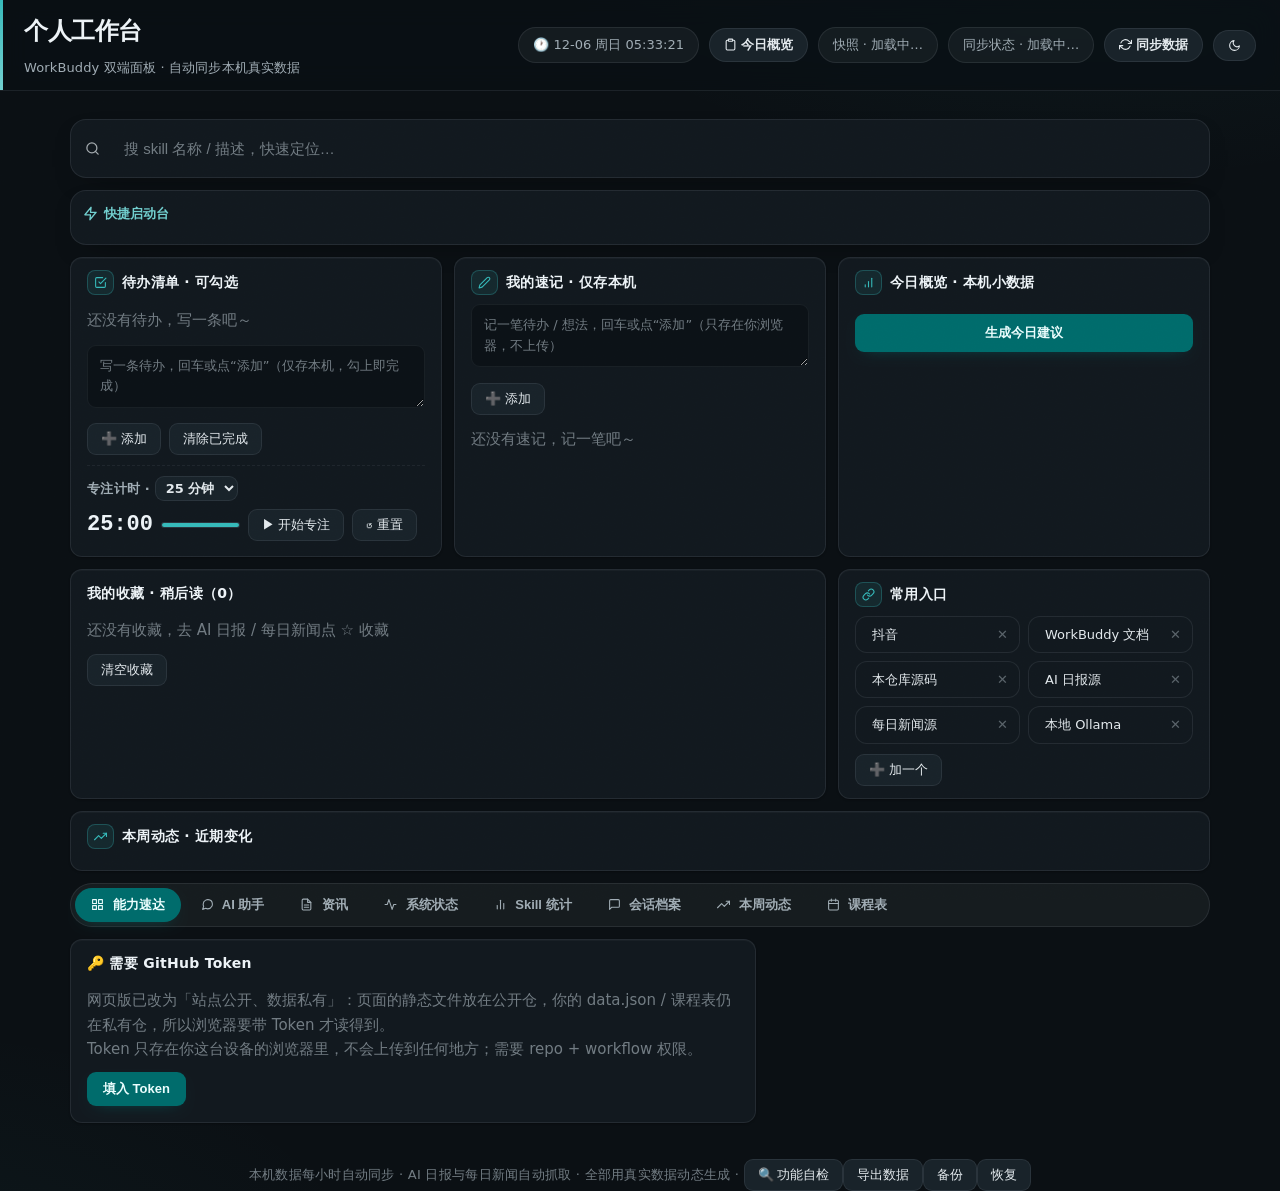
==== commit 440850df: "deploy(site): index.html" ====
--- a/index.html
+++ b/index.html
@@ -152,6 +152,6 @@
   </div>
 </div>
 <script src="schedule.js?v=3"></script>
-<script src="app.js?v=72"></script>
+<script src="app.js?v=73"></script>
 </body>
 </html>
--- a/styles.css
+++ b/styles.css
@@ -0,0 +1,841 @@
+﻿/* ============================================================
+   个人工作台 · 设计系统 v4 (Hallmark redesign · 精致化提升)
+   macrostructure: Workbench (in-place visual refinement)
+   genre: modern-minimal · anchor hue: teal 195
+   ------------------------------------------------------------
+   Hallmark · pre-emit critique: P5 H4 E5 S4 R5 V4
+   Hallmark · macrostructure: Workbench · tone: utilitarian-refined
+            · anchor hue: 195 (teal) · contrast: pass (40–41)
+            · nav: header-island · footer: inline-strip · slop: pass (42–45)
+            · honest: pass (46) · chrome: pass (47) · tokens: pass (48)
+            · responsive: pass (34,49,50–57) · icons: emoji preserved (brand voice)
+   ------------------------------------------------------------
+   纪律：
+   - 全部色值转 OKLCH，提炼为命名令牌；内联 rgba/hex 一律改为 var(--token)
+   - 单一强调色（青 teal），深色主题 tint 偏冷(anchor h=240)，浅色同套语言
+   - 4pt 间距令牌统一层级；按钮补齐 focus-visible 8 态
+   - 进度条保留 width 动画：app.js 直接驱动 .style.width，改 transform 会破坏功能
+   - emoji 图标保留：属产品既定语音，非 AI 默认 tell，改它属范围扩大
+   - 保留全部 app.js 依赖的 class / id / 变量（--accent / --accent2 / --sub ...）
+   ============================================================ */
+:root{
+  /* ---- 表面层（深色，偏冷 anchor h=240） ---- */
+  --paper:      oklch(17% 0.012 240);   /* 原 #0e1014 背景 */
+  --panel:      oklch(21% 0.016 240);   /* 原 #151921 卡片 */
+  --panel-2:    oklch(25% 0.020 240);   /* 原 #1b212c 内嵌面板 */
+  --panel-3:    oklch(28% 0.022 240);   /* 抬升层（弹窗/聚焦输入） */
+  --input-bg:   oklch(18% 0.014 240);   /* 原 #14161c 输入框底 */
+
+  /* ---- 线条（朝 anchor 微染，禁用纯灰） ---- */
+  --line:       oklch(85% 0.02 240 / .10);
+  --line-soft:  oklch(85% 0.02 240 / .06);
+  --line-mid:   oklch(85% 0.02 240 / .07);
+
+  /* ---- 文字 ---- */
+  --ink:        oklch(93% 0.008 240);   /* 原 #e9ecf1 正文 */
+  --ink-strong: oklch(96% 0.008 240);   /* 原 #eef2f7 标题 */
+  --sub:        oklch(74% 0.018 240);   /* 原 #99a2b2 次要，提亮防糊 */
+  --sub-2:      oklch(58% 0.016 240);   /* 原 #6a6a72/#79818f 占位/极次 */
+
+  /* 等宽字体栈：仪表数字 / 技术标识，tabular-nums 对齐 */
+  --mono:"SF Mono","JetBrains Mono","Roboto Mono",ui-monospace,Menlo,Consolas,monospace;
+
+  /* ---- 单一强调色（青 teal），深色可读；app.js 内联依赖，务必保留 ---- */
+  --accent:        oklch(72% 0.11 195);   /* 原 #2bb8c6 */
+  --accent-2:      oklch(80% 0.09 195);   /* 原 #7fd9e2 */
+  --accent2:       var(--accent-2);        /* app.js 内联样式用旧名 --accent2（无连字符），保持兼容，勿删 */
+  --accent-strong: oklch(48% 0.085 195);  /* 原 #0a7682 按钮填充 */
+  --accent-ink:    oklch(98% 0.02 195);   /* 强调填充上的文字（近白） */
+  --green:  oklch(68% 0.16 150);   /* 原 #3fb950 */
+  --amber:  oklch(76% 0.12 70);    /* 原 #f0a85a */
+  --red:    oklch(66% 0.18 25);    /* 原 #ff6b6b */
+
+  /* ---- 强调衍生（tint / 描边 / 聚焦环 / 光晕） ---- */
+  --tint:        oklch(72% 0.11 195 / .10);
+  --tint-2:      oklch(72% 0.11 195 / .16);
+  --accent-line:  oklch(72% 0.11 195 / .45);
+  --accent-line-2:oklch(72% 0.11 195 / .28);
+  --ring:        oklch(72% 0.11 195 / .35);
+  --focus:       oklch(72% 0.11 195 / .55);
+  --glow:        oklch(72% 0.11 195 / .07);
+  --glow-2:      oklch(72% 0.11 195 / .05);
+
+  /* 语义色衍生（描边/底色，避免内联 rgba） */
+  --green-soft: oklch(68% 0.16 150 / .12);
+  --green-line: oklch(68% 0.16 150 / .40);
+  --amber-soft: oklch(76% 0.12 70 / .12);
+  --amber-line: oklch(76% 0.12 70 / .50);
+  --red-soft:   oklch(66% 0.18 25 / .12);
+  --red-line:   oklch(66% 0.18 25 / .45);
+
+  /* ---- 圆角体系 ---- */
+  --radius-lg:16px; --radius:12px; --radius-sm:9px; --radius-pill:999px;
+
+  /* ---- 缓动（克制，非 overshoot） ---- */
+  --ease: cubic-bezier(.32,.72,0,1);
+  --ease-out: cubic-bezier(.16,1,.3,1);
+
+  /* ---- 分层阴影（透明黑，非调色板色） ---- */
+  --shadow-sm:0 1px 2px rgba(0,0,0,.28);
+  --shadow-md:0 10px 30px -18px rgba(0,0,0,.65);
+  --shadow-lg:0 24px 60px -24px rgba(0,0,0,.7);
+  /* ---- 强调色投影（源自令牌，禁止再写死 hex/rgba 强调色） ---- */
+  --sh-btn:    0 6px 16px -10px oklch(48% 0.085 195 / .72);  /* 按钮 / 激活 tab / CTA，源自 --accent-strong */
+  --sh-accent: 0 8px 20px -10px oklch(72% 0.11 195 / .42);   /* 悬停青色辉光，源自 --accent */
+
+  /* ---- 4pt 间距令牌 ---- */
+  --space-3xs:4px; --space-2xs:8px; --space-xs:12px;
+  --space-sm:16px; --space-md:20px; --space-lg:24px;
+  --space-xl:32px; --space-2xl:40px; --space-3xl:56px;
+
+  /* ---- 字号阶梯 ---- */
+  --text-xs:12px; --text-sm:13px; --text-base:14px; --text-md:15px;
+  --text-lg:16px; --text-xl:20px; --text-2xl:24px;
+}
+*{box-sizing:border-box}
+html{scroll-behavior:smooth;overflow-x:clip}
+body{
+  margin:0;
+  background:
+    radial-gradient(1100px 600px at 85% -12%, var(--glow), transparent 55%),
+    radial-gradient(900px 520px at -8% 110%, var(--glow-2), transparent 55%),
+    var(--paper);
+  color:var(--ink);
+  font-family:-apple-system,BlinkMacSystemFont,"Segoe UI","PingFang SC","Microsoft YaHei",system-ui,sans-serif;
+  font-size:var(--text-md);line-height:1.65;
+  overflow-x:clip;
+}
+/* 自包含细噪点纹理：强化质感，不依赖任何外部资源，离线可用 */
+body::after{
+  content:"";position:fixed;inset:0;z-index:9;pointer-events:none;
+  background-image:url("data:image/svg+xml,%3Csvg xmlns='http://www.w3.org/2000/svg' width='140' height='140'%3E%3Cfilter id='n'%3E%3CfeTurbulence type='fractalNoise' baseFrequency='0.85' numOctaves='2' stitchTiles='stitch'/%3E%3C/filter%3E%3Crect width='100%25' height='100%25' filter='url(%23n)'/%3E%3C/svg%3E");
+  opacity:.03;mix-blend-mode:soft-light;
+}
+a{color:var(--accent);text-decoration:none}
+a:hover{text-decoration:underline}
+:focus-visible{outline:2px solid var(--focus);outline-offset:2px;border-radius:var(--radius-sm)}
+/* 全局细滚动条 */
+*{scrollbar-width:thin;scrollbar-color:rgba(255,255,255,.18) transparent}
+::-webkit-scrollbar{width:8px;height:8px}
+::-webkit-scrollbar-thumb{background:rgba(255,255,255,.16);border-radius:4px}
+body.light ::-webkit-scrollbar-thumb{background:rgba(0,0,0,.18)}
+::-webkit-scrollbar-thumb:hover{background:rgba(255,255,255,.26)}
+::-webkit-scrollbar-track{background:transparent}
+
+/* ---------- 跳转链接（a11y） ---------- */
+.skip{position:absolute;left:-999px;top:8px;z-index:60;background:var(--accent-strong);color:var(--accent-ink);padding:8px 14px;border-radius:var(--radius-sm);font-size:var(--text-sm)}
+.skip:focus{left:12px}
+
+/* ---------- 顶栏（sticky 半透明 island） ---------- */
+.header{position:sticky;top:0;z-index:20;padding:var(--space-xs) var(--space-lg);background:oklch(17% 0.012 240 / .72);backdrop-filter:blur(14px) saturate(140%);-webkit-backdrop-filter:blur(14px) saturate(140%);border-bottom:1px solid var(--line);display:flex;justify-content:space-between;align-items:center;gap:var(--space-xs);flex-wrap:wrap}
+.header::before{content:"";position:absolute;left:0;top:0;bottom:0;width:3px;background:linear-gradient(var(--accent),var(--accent-2))}
+.header h1{margin:0;font-size:24px;color:var(--ink-strong);letter-spacing:-.02em;font-weight:700;display:flex;align-items:center;gap:10px}
+.header .sub{color:var(--sub);font-size:var(--text-sm);margin-top:5px;letter-spacing:.01em}
+.header .snap{font-size:var(--text-sm);color:var(--sub);background:var(--line-soft);border:1px solid var(--line);border-radius:var(--radius-pill);padding:6px 14px;white-space:nowrap}
+.sync-status{font-size:var(--text-sm);border-radius:var(--radius-pill);padding:6px 14px;white-space:nowrap;border:1px solid var(--line);background:var(--line-soft);color:var(--sub)}
+.sync-status.ok{color:var(--green);border-color:var(--green-line);background:var(--green-soft)}
+.sync-status.warn{color:var(--amber);border-color:var(--amber-line);background:var(--amber-soft);font-weight:600;animation:pulseWarn 1.8s ease-in-out infinite}
+@keyframes pulseWarn{0%,100%{box-shadow:0 0 0 0 var(--amber-soft)}50%{box-shadow:0 0 0 4px oklch(76% 0.12 70 / .10)}}
+.mcp{display:inline-block;padding:3px 10px;border-radius:var(--radius-pill);background:var(--line-soft);border:1px solid var(--line);font-size:var(--text-sm);margin:2px 3px 2px 0}
+.mcp.off{opacity:.45;text-decoration:line-through;color:var(--sub)}
+.mcp-badge{font-size:13px;color:var(--amber);border:1px solid var(--amber-line);border-radius:6px;padding:0 5px;margin-left:4px;text-decoration:none;vertical-align:middle}
+.clock{font-size:var(--text-sm);color:var(--sub);background:var(--line-soft);border:1px solid var(--line);border-radius:var(--radius-pill);padding:6px 14px;white-space:nowrap;font-variant-numeric:tabular-nums}
+
+/* ---------- 容器 / KPI ---------- */
+.container{max-width:1180px;margin:0 auto;padding:var(--space-sm) var(--space-md)}
+.kpis{display:grid;grid-template-columns:repeat(6,1fr);gap:var(--space-xs);margin-bottom:var(--space-xs)}
+@media(max-width:900px){.kpis{grid-template-columns:repeat(3,1fr)}}
+@media(max-width:680px){.kpis{grid-template-columns:repeat(2,1fr)}}
+.kpi{position:relative;display:flex;align-items:center;gap:12px;background:var(--panel);border:1px solid var(--line);border-radius:var(--radius);padding:13px 15px;overflow:hidden;box-shadow:var(--shadow-sm),inset 0 1px 0 rgba(255,255,255,.04);transition:transform .25s var(--ease),border-color .2s,box-shadow .25s;animation:fadeIn .5s ease both;cursor:pointer}
+.kpi:hover{border-color:var(--accent-line);transform:translateY(-2px);box-shadow:var(--shadow-md)}
+.kpi:focus-visible{outline:2px solid var(--focus);outline-offset:2px}
+.kpi::before{content:"";position:absolute;left:0;top:0;bottom:0;width:3px;background:var(--accent)}
+.kpi-blue::before,.kpi-purple::before{background:var(--accent)}
+.kpi-green::before{background:var(--green)}
+.kpi-amber::before{background:var(--amber)}
+.kpi .ki{font-size:22px;line-height:1;flex:none}
+.kpi .kv{font-size:27px;font-weight:700;color:var(--ink-strong);font-family:var(--mono);font-variant-numeric:tabular-nums;letter-spacing:-.02em;line-height:1.05}
+.kpi .kl{font-size:13px;color:var(--sub);margin-top:2px;letter-spacing:.03em;font-weight:500}
+
+/* ---------- 通用栅格 / 卡片 ---------- */
+.wrap{display:grid;grid-template-columns:1.55fr 1fr;gap:var(--space-xs);align-items:start}
+.col{display:flex;flex-direction:column;gap:var(--space-xs)}
+@media(max-width:880px){.wrap{grid-template-columns:1fr}}
+@keyframes fadeIn{from{opacity:0;transform:translateY(6px)}to{opacity:1;transform:none}}
+.card{position:relative;background:var(--panel);border:1px solid var(--line);border-radius:var(--radius);padding:var(--space-xs) var(--space-sm);box-shadow:var(--shadow-sm),inset 0 1px 0 rgba(255,255,255,.03);transition:transform .25s var(--ease),border-color .25s,box-shadow .25s;animation:fadeIn .5s ease both;scroll-margin-top:76px}
+.card:hover{transform:translateY(-2px);border-color:var(--accent-line-2);box-shadow:var(--shadow-md)}
+.card:focus-within{border-color:var(--accent-line-2)}
+.card h2{margin:0 0 9px;font-size:14px;color:var(--ink-strong);display:flex;align-items:center;gap:8px;font-weight:600;letter-spacing:.02em}
+.card h2 .ic{font-size:14px;background:var(--tint);border:1px solid var(--accent-line-2);border-radius:8px;padding:5px 6px;display:inline-flex;line-height:1;color:var(--accent)}
+/* 线条图标（Feather 风格，替代 emoji）：尺寸统一、颜色跟随 currentColor */
+.ic-svg{width:14px;height:14px;display:inline-block;vertical-align:-2px;flex:none}
+.card h2 .ic .ic-svg,.side-card h4 .ic .ic-svg{width:13px;height:13px}
+.tab .ic-svg{width:13px;height:13px;vertical-align:-2px;margin-right:5px}
+.refresh-btn .ic-svg,.btn .ic-svg,.btn-sm .ic-svg,.mini-btn .ic-svg{width:13px;height:13px;vertical-align:-2px}
+.qb-title .ic-svg,.qb-item .ic-svg{width:15px;height:15px;vertical-align:-3px}
+.kpi .ic-svg{width:17px;height:17px}
+.si .ic-svg{width:15px;height:15px;vertical-align:-3px}
+
+/* ===== 布局重排：三小卡 + 时间线整行 ===== */
+.bento{display:grid;grid-template-columns:repeat(3,1fr);gap:var(--space-xs);align-items:stretch;margin-bottom:var(--space-xs)}
+.bento>.card{margin:0;min-width:0}
+.bento>.wk-card{grid-column:1/-1}
+/* 入场 stagger */
+.bento>.card:nth-child(2){animation-delay:.05s}
+.bento>.card:nth-child(3){animation-delay:.10s}
+.bento>.card:nth-child(4){animation-delay:.15s}
+.bento>.card:nth-child(5){animation-delay:.20s}
+.bento>.card:nth-child(6){animation-delay:.25s}
+.kpis>.kpi:nth-child(2){animation-delay:.04s}
+.kpis>.kpi:nth-child(3){animation-delay:.08s}
+.kpis>.kpi:nth-child(4){animation-delay:.12s}
+.kpis>.kpi:nth-child(5){animation-delay:.16s}
+.kpis>.kpi:nth-child(6){animation-delay:.20s}
+@media(max-width:1000px){.bento{grid-template-columns:1fr 1fr}}
+@media(max-width:680px){.bento{grid-template-columns:1fr}.bento>.wk-card{grid-column:auto}}
+
+/* ---------- 输入框 / 按钮 ---------- */
+#cmdbox{width:100%;background:var(--input-bg);border:1px solid var(--accent);color:var(--ink);border-radius:var(--radius-sm);padding:10px;font-size:var(--text-sm);resize:vertical;transition:box-shadow .2s;margin-top:10px}
+#hint{color:var(--green);font-size:var(--text-sm);min-height:16px;margin-top:6px}
+#q{width:100%;padding:11px 14px 11px 40px;background:transparent;border:1px solid transparent;color:var(--ink);border-radius:var(--radius-sm);font-size:var(--text-md);transition:border-color .2s,box-shadow .2s}
+#q::placeholder{color:var(--sub-2)}
+#q:focus{border-color:var(--accent);outline:none;box-shadow:0 0 0 3px var(--tint)}
+.btn{background:var(--accent-strong);color:var(--accent-ink);border:none;padding:8px 16px;border-radius:var(--radius-sm);cursor:pointer;font-size:var(--text-sm);font-weight:600;box-shadow:var(--sh-btn);transition:transform .15s,filter .15s,box-shadow .15s}
+.btn:hover{filter:brightness(1.08);transform:translateY(-1px);box-shadow:var(--sh-btn)}
+.btn:focus-visible{outline:2px solid var(--focus);outline-offset:2px}
+.btn:active{transform:scale(.97)}
+.btn:disabled{opacity:.55;cursor:not-allowed;transform:none;filter:none}
+.btn-sm{background:var(--panel-2);color:var(--ink);border:1px solid var(--line);padding:6px 13px;border-radius:var(--radius-sm);cursor:pointer;font-size:var(--text-sm);transition:transform .15s,background .15s,border-color .15s}
+.btn-sm:hover{background:var(--line-soft);border-color:var(--accent);transform:translateY(-1px)}
+.btn-sm:focus-visible{outline:2px solid var(--focus);outline-offset:2px}
+.btn-sm:active{transform:scale(.97)}
+.btn-sm:disabled{opacity:.55;cursor:not-allowed;transform:none}
+.btn-sm.danger{color:var(--red);border-color:var(--red-line)}
+.btn-sm.danger:hover{background:var(--red-soft);border-color:var(--red);transform:translateY(-1px)}
+.sched-clear{display:flex;align-items:center;gap:10px;padding:12px 14px}
+#noteInput{width:100%;background:var(--input-bg);border:1px solid var(--line-mid);border-radius:var(--radius-sm);color:var(--ink);padding:10px 12px;font-size:var(--text-sm);line-height:1.55;resize:vertical;font-family:inherit;transition:border-color .2s,box-shadow .2s,background .2s}
+#noteInput::placeholder{color:var(--sub-2)}
+#noteInput:focus{border-color:var(--accent);outline:none;box-shadow:0 0 0 3px var(--tint);background:var(--input-bg)}
+textarea:focus{outline:2px solid var(--accent-strong);outline-offset:-1px;background:var(--panel-3)}
+
+/* ---------- 速记 ---------- */
+.notes{list-style:none;margin:8px 0 0;padding:0;display:flex;flex-direction:column;gap:6px}
+.note{display:flex;align-items:flex-start;gap:8px;background:var(--panel-2);border:1px solid var(--line);border-radius:var(--radius-sm);padding:7px 9px;font-size:var(--text-sm);animation:fadeIn .3s ease both;transition:border-color .18s,background .18s}
+.note:hover{border-color:var(--accent-line-2);background:var(--tint)}
+.note .nt{flex:1;line-height:1.5;word-break:break-word}
+.note .nd{background:transparent;border:none;color:var(--sub);cursor:pointer;font-size:var(--text-md);padding:0 2px;line-height:1}
+.note .nd:hover{color:var(--red)}
+
+/* ---------- 搜索 / 快捷启动台 ---------- */
+.searchbar{position:relative;display:flex;align-items:center;gap:10px;background:var(--panel);border:1px solid var(--line);border-radius:var(--radius-lg);padding:var(--space-2xs) var(--space-xs);margin-bottom:var(--space-xs);box-shadow:var(--shadow-md)}
+.searchbar .si{position:absolute;left:14px;font-size:14px;opacity:.7;pointer-events:none}
+.quickbar{background:var(--panel);border:1px solid var(--line);border-radius:var(--radius-lg);padding:var(--space-xs);margin-bottom:var(--space-xs);box-shadow:var(--shadow-md);animation:fadeIn .5s ease both}
+.quickbar .qb-title{font-size:var(--text-sm);color:var(--accent-2);margin-bottom:8px;display:flex;align-items:center;gap:6px;font-weight:600}
+.qb-grid{display:grid;grid-template-columns:repeat(auto-fill,minmax(140px,1fr));gap:8px}
+.qb{background:var(--panel-2);border:1px solid var(--line);color:var(--ink);padding:8px 10px;border-radius:var(--radius-sm);cursor:pointer;font-size:var(--text-sm);text-align:left;transition:transform .18s var(--ease),border-color .18s,background .18s,box-shadow .18s}
+.qb:hover{border-color:var(--accent);background:var(--tint);transform:translateY(-2px);box-shadow:var(--sh-accent)}
+.qb:focus-visible{outline:2px solid var(--focus);outline-offset:2px}
+.qb:active{transform:scale(.97)}
+
+/* ---------- 技能分类 / 分组 ---------- */
+#skills{display:flex;flex-direction:column;gap:10px;margin-top:4px}
+.cat{border:1px solid var(--line);border-radius:var(--radius);background:var(--panel-2);overflow:hidden}
+.cat-h{display:flex;align-items:center;gap:8px;padding:9px 13px;cursor:pointer;font-size:var(--text-sm);font-weight:600;color:var(--accent-2);user-select:none;transition:background .18s}
+.cat-h:hover{background:var(--tint)}
+.cat-h:focus-visible{outline:2px solid var(--focus);outline-offset:-2px}
+.cat-h .ci{font-size:14px}
+.cat-h .cc{margin-left:auto;font-size:13px;color:var(--sub);background:var(--line-soft);border:1px solid var(--line);border-radius:var(--radius-pill);padding:1px 9px;font-variant-numeric:tabular-nums}
+.cat-h .car{font-size:12px;color:var(--sub);transition:transform .2s}
+.cat.open .cat-h .car{transform:rotate(90deg)}
+.cat-b{display:none;grid-template-columns:repeat(auto-fill,minmax(240px,1fr));gap:10px;padding:4px 12px 12px;max-height:320px;overflow-y:auto;scroll-behavior:smooth}
+.cat.open .cat-b{display:grid}
+.cat-b::-webkit-scrollbar{width:8px}
+.cat-b::-webkit-scrollbar-thumb{background:rgba(255,255,255,.14);border-radius:4px}
+body.light .cat-b::-webkit-scrollbar-thumb{background:rgba(0,0,0,.16)}
+.grp{border:1px solid var(--line);border-radius:var(--radius);background:var(--panel-2);overflow:hidden;margin-bottom:8px}
+.grp-h{display:flex;align-items:center;gap:8px;padding:9px 13px;cursor:pointer;font-size:var(--text-sm);font-weight:600;color:var(--accent-2);user-select:none;transition:background .18s}
+.grp-h:hover{background:var(--tint)}
+.grp-h:focus-visible{outline:2px solid var(--focus);outline-offset:-2px}
+.grp-h .ci{font-size:14px}
+.grp-h .cc{margin-left:auto;font-size:13px;color:var(--sub);background:var(--line-soft);border:1px solid var(--line);border-radius:var(--radius-pill);padding:1px 9px;font-variant-numeric:tabular-nums}
+.grp-h .car{font-size:12px;color:var(--sub);transition:transform .2s;margin-left:2px}
+.grp.open .grp-h .car{transform:rotate(90deg)}
+
+/* ---------- 技能卡片 ---------- */
+.skill{display:flex;flex-direction:column;background:var(--panel-2);border:1px solid var(--line);border-radius:11px;padding:10px 12px;cursor:pointer;transition:transform .18s var(--ease),border-color .18s,background .18s,box-shadow .18s;font-size:var(--text-sm)}
+.skill:hover{border-color:var(--accent);transform:translateY(-2px);background:var(--tint);box-shadow:var(--sh-accent)}
+.skill:focus-visible{outline:2px solid var(--focus);outline-offset:2px}
+.skill .sn{font-weight:600;font-size:var(--text-md);color:var(--ink)}
+.skill .sd{display:-webkit-box;color:var(--sub);font-size:13px;margin-top:5px;line-height:1.5;-webkit-line-clamp:2;-webkit-box-orient:vertical;overflow:hidden}
+.skill .fire{font-size:12px;margin-left:6px;background:var(--amber-soft);color:var(--amber);border-radius:8px;padding:1px 6px;font-weight:600;vertical-align:middle;white-space:nowrap}
+
+/* ---------- 标签页 ---------- */
+.tabs{display:flex;gap:4px;margin-bottom:var(--space-xs);flex-wrap:wrap;background:var(--line-soft);border:1px solid var(--line);border-radius:var(--radius-pill);padding:4px}
+.tab{background:transparent;border:1px solid transparent;color:var(--sub);padding:7px 15px;border-radius:var(--radius-pill);cursor:pointer;font-size:var(--text-sm);font-weight:600;transition:border-color .18s,color .18s,background .18s,transform .18s;white-space:nowrap}
+.tab:hover{color:var(--ink)}
+.tab:focus-visible{outline:2px solid var(--focus);outline-offset:2px}
+.tab.active{background:var(--accent-strong);color:var(--accent-ink);border-color:transparent;box-shadow:var(--sh-btn)}
+.tabpane{display:none}
+.tabpane.active{display:block;animation:fadeIn .4s ease both}
+.tabpane .wrap{grid-template-columns:1fr}
+.tab-dot{display:none;width:6px;height:6px;border-radius:50%;background:var(--red);margin-left:6px;vertical-align:middle;box-shadow:0 0 0 3px var(--red-soft)}
+.tab-dot.on{display:inline-block}
+
+/* ---------- 会话热力图 ---------- */
+.heat{margin-top:12px;padding-top:12px;border-top:1px dashed var(--line-mid)}
+.heat-t{font-size:var(--text-sm);color:var(--sub);margin-bottom:8px}
+.heat-g{display:grid;grid-auto-flow:column;grid-template-rows:repeat(7,12px);gap:3px;overflow-x:auto;padding-bottom:4px}
+.hc{width:12px;height:12px;border-radius:3px;background:rgba(255,255,255,.07)}
+.hc.l1{background:oklch(72% 0.11 195 / .35)}
+.hc.l2{background:oklch(72% 0.11 195 / .70)}
+.hc.l3{background:var(--accent)}
+.heat-lg{display:flex;align-items:center;gap:5px;font-size:13px;color:var(--sub);margin-top:6px}
+.heat-lg .hc{width:10px;height:10px;display:inline-block}
+
+/* ---------- 自动化 / 模型 / 总览 ---------- */
+.auto{padding:4px 0;border-bottom:1px solid var(--line-soft);font-size:var(--text-sm);display:flex;align-items:center;gap:8px;flex-wrap:wrap}
+.auto:last-child{border-bottom:none}
+.auto .badge{font-size:12px;padding:2px 7px;border-radius:10px}
+.badge.on{background:var(--green-soft);color:var(--green)}
+.badge.off{background:var(--red-soft);color:var(--red)}
+.auto .meta{color:var(--sub);font-size:13px}
+.auto b{font-weight:600}
+.model{display:flex;align-items:center;gap:8px;padding:2px 0;color:var(--ink);font-size:var(--text-md)}
+.model .mn{font-weight:600}
+.model .mm{font-size:13px;color:var(--sub);background:var(--line-soft);border:1px solid var(--line);border-radius:var(--radius-pill);padding:1px 8px;margin-left:auto}
+.ov-sub{font-size:var(--text-sm);color:var(--sub);font-weight:600;margin:10px 0 4px;letter-spacing:.02em}
+.ov-sub:first-of-type{margin-top:2px}
+.ov-res{display:grid;grid-template-columns:repeat(3,1fr);gap:8px}
+.ov-mcp{grid-column:1/-1;background:var(--panel-2);border:1px solid var(--line);border-radius:var(--radius);padding:10px 12px}
+.ov-mcp-h{display:flex;align-items:center;gap:8px;margin-bottom:8px}
+.ov-mcp-h .rk{font-size:13px;color:var(--sub);letter-spacing:.02em;font-weight:500}
+.ov-mcp-h .rv{font-size:22px;font-weight:700;color:var(--ink-strong);font-family:var(--mono);font-variant-numeric:tabular-nums;line-height:1}
+.ov-mcp-chips{display:flex;flex-wrap:wrap;gap:6px;align-items:center}
+.ov-mcp-chips .mcp{margin:0}
+.ov-metric{display:flex;flex-direction:column;background:var(--panel-2);border:1px solid var(--line);border-radius:var(--radius);padding:10px 12px;gap:2px;transition:border-color .2s;align-items:center;text-align:center}
+.ov-metric:hover{border-color:var(--accent-line-2)}
+.ov-metric .rk{font-size:13px;color:var(--sub);letter-spacing:.02em;font-weight:500}
+.ov-metric .rv{font-size:20px;font-weight:700;color:var(--ink-strong);font-family:var(--mono);font-variant-numeric:tabular-nums;line-height:1}
+.ov-metric .rn{font-size:13px;color:var(--sub)}
+.ov-models{display:flex;flex-wrap:wrap;gap:6px;margin-top:2px}
+.ov-models .model{padding:6px 11px;background:var(--panel-2);border:1px solid var(--line);border-radius:var(--radius-pill);font-size:var(--text-sm);display:inline-flex;align-items:center;gap:6px;transition:border-color .18s,background .18s;white-space:nowrap}
+.ov-models .model:hover{border-color:var(--accent);background:var(--tint)}
+.ov-models .model:focus-within{border-color:var(--accent)}
+.ov-models .model .mn{font-weight:600;color:var(--ink);flex:none}
+.ov-models .model .mm{font-size:13px;color:var(--sub);background:var(--line-soft);border:1px solid var(--line);padding:1px 7px;border-radius:99px;flex:none}
+/* ⑦ 环境体检台：Ollama 模型 2 列紧凑网格 */
+.ov-ol{display:grid;grid-template-columns:repeat(2,1fr);gap:4px 8px;margin-top:2px}
+.ov-ol .model{padding:4px 6px;background:var(--panel-2);border:1px solid var(--line);border-radius:var(--radius-sm)}
+/* ④ 内容与知识生产：知识库文件 2 列紧凑网格 */
+.ov-kb{display:grid;grid-template-columns:repeat(2,1fr);gap:4px 8px;margin-top:2px}
+.ov-kb .auto{padding:4px 6px;background:var(--panel-2);border:1px solid var(--line);border-radius:var(--radius-sm)}
+.ov-kb .auto:last-child{border-bottom:1px solid var(--line)}
+/* ② 自动化：列表面板化 */
+.ov-auto-panel{background:var(--panel-2);border:1px solid var(--line);border-radius:var(--radius);padding:4px 8px;margin-bottom:2px}
+.ov-auto-panel .auto:last-child{border-bottom:none}
+/* ⑤ 今日引导：列表 2 列卡片化 */
+.guide-grid{display:grid;grid-template-columns:repeat(2,1fr);gap:6px 8px}
+.guide-item{padding:6px 8px;background:var(--panel-2);border:1px solid var(--line);border-radius:var(--radius);font-size:var(--text-md);line-height:1.45}
+.guide-item.warn{color:var(--red);background:var(--red-soft);border-color:var(--red-line)}
+/* ⑧ AI 趋势卡：头条列表 */
+.trend-list{display:grid;grid-template-columns:repeat(2,1fr);gap:6px 10px;margin-top:8px}
+.trend{display:block;padding:6px 9px;background:var(--panel-2);border:1px solid var(--line);border-radius:var(--radius-sm);font-size:var(--text-sm);line-height:1.45;color:var(--ink);text-decoration:none;transition:border-color .18s,background .18s}
+.trend:hover{border-color:var(--accent);background:var(--tint)}
+.trend:focus-visible{outline:2px solid var(--focus);outline-offset:2px}
+.trend .ts{display:block;font-size:13px;color:var(--sub);margin-top:1px}
+@media(max-width:760px){.ov-ol,.ov-kb,.guide-grid{grid-template-columns:1fr}}
+.empty{color:var(--sub-2);font-size:var(--text-md);padding:4px 0}
+
+
+/* ---------- AI 日报 ---------- */
+.news-head h2{align-items:center}
+.news-n{font-size:13px;font-weight:600;margin-left:8px;background:var(--tint-2);color:var(--accent);border-radius:8px;padding:2px 8px;vertical-align:middle}
+.news-meta{color:var(--sub);font-size:var(--text-sm);margin-top:2px}
+.news-meta a{color:var(--accent)}
+.news-meta a:hover{text-decoration:underline}
+.news-sel{display:flex;align-items:center;gap:6px;font-size:var(--text-sm);color:var(--sub);margin-bottom:10px}
+.news-sel select{appearance:none;-webkit-appearance:none;background:var(--panel-2) url("data:image/svg+xml,%3Csvg xmlns='http://www.w3.org/2000/svg' width='12' height='12' viewBox='0 0 24 24' fill='none' stroke='%2399a2b2' stroke-width='2' stroke-linecap='round' stroke-linejoin='round'%3E%3Cpath d='M6 9l6 6 6-6'/%3E%3C/svg%3E") no-repeat right 8px center;border:1px solid var(--line);border-radius:var(--radius-sm);color:var(--ink);font-family:inherit;font-size:var(--text-sm);padding:4px 22px 4px 8px;cursor:pointer;transition:border-color .18s var(--ease),background .18s var(--ease)}
+.news-sel select:hover{border-color:var(--accent-line-2);background-color:var(--tint)}
+.news-sel select:focus-visible{outline:2px solid var(--focus);outline-offset:2px;border-color:var(--accent);box-shadow:0 0 0 3px var(--tint)}
+.news-sel select option{background:var(--panel-2);color:var(--ink)}
+.nw{border:1px solid var(--line);background:var(--panel-2);border-radius:var(--radius);padding:10px 14px;margin-top:8px;animation:fadeIn .3s ease both;transition:border-color .18s,background .18s,transform .18s var(--ease),box-shadow .18s}
+.nw:hover{border-color:var(--accent-line);transform:translateY(-1px);box-shadow:var(--shadow-sm)}
+.nw-t{font-size:var(--text-md);font-weight:500;line-height:1.55;letter-spacing:.01em;color:var(--ink)}
+.nw-d{font-size:var(--text-sm);line-height:1.65;color:var(--sub);margin-top:5px;word-break:break-word}
+.nw-d.clamp{max-height:4.6em;overflow:hidden;position:relative}
+.nw-d.clamp.open{max-height:none;overflow:visible}
+.nw-d.clamp:not(.open)::after{content:"";position:absolute;left:0;right:0;bottom:0;height:1.8em;background:linear-gradient(transparent,var(--panel-2))}
+.nw-toggle{display:block;margin-top:3px;font-size:13px;background:transparent;border:none;color:var(--accent);cursor:pointer;padding:2px 0;font-family:inherit}
+.nw-toggle:hover{text-decoration:underline}
+.nw-f{display:flex;align-items:center;gap:8px;flex-wrap:wrap;margin-top:6px}
+.nw-s{font-size:13px;color:var(--sub);opacity:.85}
+.nw-a{font-size:13px;color:var(--accent)}
+.nw-a:hover{text-decoration:underline}
+.nw-ask{margin-left:auto;font-size:13px;font-weight:600;background:var(--tint);border:1px solid var(--accent-line-2);color:var(--accent);border-radius:999px;padding:3px 11px;cursor:pointer;transition:.15s;display:inline-flex;align-items:center;gap:4px}
+.nw-ask:hover{background:var(--tint-2);border-color:var(--accent);color:var(--accent)}
+.nw-ask:focus-visible{outline:2px solid var(--focus);outline-offset:2px}
+.nw-ask.flashed{border-color:var(--green-line);background:var(--green-soft);color:var(--green)}
+.nw-ask.flashed-fail{border-color:var(--amber-line);background:var(--amber-soft);color:var(--amber)}
+/* 收藏按钮 ☆/★ 幽灵小按钮 */
+.fav-btn{margin-left:auto;font-size:var(--text-sm);background:transparent;border:1px solid var(--line);color:var(--sub);border-radius:8px;padding:2px 7px;cursor:pointer;transition:.15s;line-height:1.3}
+.fav-btn:hover{border-color:var(--amber-line);color:var(--amber)}
+.fav-btn:focus-visible{outline:2px solid var(--focus);outline-offset:2px}
+.fav-btn.on{border-color:var(--amber-line);color:var(--amber);background:var(--amber-soft)}
+/* 每日新闻封面图 */
+.dnews-cover{margin:-14px -16px 12px;border-radius:var(--radius) var(--radius) 0 0;max-height:200px;overflow:hidden;background:var(--panel-2)}
+.dnews-cover img{width:100%;height:auto;display:block;object-fit:cover}
+/* AI 日报分区折叠 */
+.news-sec{padding:12px 16px}
+.ns-h{display:flex;align-items:center;gap:8px;cursor:pointer;user-select:none;padding:2px 0 9px;font-size:var(--text-sm);font-weight:600;color:var(--ink);letter-spacing:.02em}
+.ns-h:hover{color:var(--accent)}
+.ns-h:focus-visible{outline:2px solid var(--focus);outline-offset:2px}
+.ns-h .news-n{margin-left:0}
+.ns-car{margin-left:auto;color:var(--sub);font-size:12px;transition:transform .18s;font-weight:500}
+.ns-h.closed .ns-car{transform:rotate(-90deg)}
+.ns-b{padding-bottom:2px}
+
+/* ---------- 课程表 ---------- */
+.sched-imp{display:flex;align-items:center;gap:10px;flex-wrap:wrap;margin-bottom:10px}
+.sched-file{background:var(--panel-2);border:1px solid var(--line);color:var(--ink);padding:6px 12px;border-radius:var(--radius-pill);cursor:pointer;font-size:var(--text-sm);font-weight:600;transition:border-color .18s,background .18s,transform .15s;position:relative;overflow:hidden}
+.sched-file:hover{border-color:var(--accent);background:var(--tint);transform:translateY(-1px)}
+.sched-file:focus-visible{outline:2px solid var(--focus);outline-offset:2px}
+.sched-file input[type=file]{position:absolute;inset:0;opacity:0;cursor:pointer;width:100%}
+.sched-paste{width:100%;background:var(--input-bg);border:1px solid var(--line-mid);border-radius:var(--radius-sm);color:var(--ink);padding:8px 10px;font-size:var(--text-sm);line-height:1.5;resize:vertical;font-family:inherit;transition:border-color .2s,box-shadow .2s,background .2s}
+.sched-paste::placeholder{color:var(--sub-2)}
+.sched-paste:focus{border-color:var(--accent);outline:none;box-shadow:0 0 0 3px var(--tint);background:var(--input-bg)}
+.sched-form{display:grid;grid-template-columns:repeat(auto-fill,minmax(150px,1fr));gap:8px}
+.sf{width:100%;background:var(--input-bg);border:1px solid var(--line-mid);border-radius:var(--radius-sm);color:var(--ink);padding:8px 10px;font-size:var(--text-sm);font-family:inherit;transition:border-color .2s,box-shadow .2s}
+.sf::placeholder{color:var(--sub-2)}
+.sf:focus{border-color:var(--accent);outline:none;box-shadow:0 0 0 3px var(--tint);background:var(--input-bg)}
+.sched-day{margin-top:10px;border:1px solid var(--line);border-radius:var(--radius);overflow:hidden;background:var(--panel-2)}
+.sched-day-h{padding:8px 12px;font-weight:700;font-size:var(--text-sm);color:var(--accent-2);background:var(--line-soft);border-bottom:1px solid var(--line);display:flex;align-items:center;gap:8px}
+.sched-row{display:flex;align-items:flex-start;gap:10px;padding:8px 12px;border-bottom:1px solid var(--line)}
+.sched-row:last-child{border-bottom:none}
+.sr-time{flex:0 0 84px;color:var(--accent);font-size:var(--text-sm);font-weight:600;padding-top:1px}
+.sr-main{flex:1;display:flex;flex-direction:column;gap:2px;line-height:1.45}
+.sr-main b{font-size:var(--text-sm)}
+.sr-loc,.sr-teach,.sr-note{font-size:13px;color:var(--sub);margin-right:8px}
+
+/* ---------- 热力图弹窗 / 顶栏按钮 ---------- */
+.heat-modal{display:none;position:fixed;inset:0;background:rgba(0,0,0,.6);z-index:50;align-items:center;justify-content:center;padding:20px;animation:fadeIn .25s ease both}
+.heat-card{width:100%;max-width:460px;max-height:70vh;display:flex;flex-direction:column;background:var(--panel);border:1px solid var(--line);border-radius:var(--radius-lg);overflow:hidden;box-shadow:var(--shadow-lg)}
+.heat-card-h{display:flex;align-items:center;justify-content:space-between;padding:14px 18px;border-bottom:1px solid var(--line);color:var(--accent-2);font-weight:600;font-size:15px}
+.heat-x{background:var(--panel-2);border:1px solid var(--line);color:var(--sub);border-radius:8px;width:30px;height:30px;cursor:pointer;font-size:14px}
+.heat-x:hover{border-color:var(--accent);color:var(--ink)}
+.heat-x:focus-visible{outline:2px solid var(--focus);outline-offset:2px}
+.heat-card-b{overflow-y:auto;padding:8px 14px 14px}
+.hdi{display:flex;align-items:center;justify-content:space-between;gap:10px;padding:11px 12px;border:1px solid var(--line);border-radius:var(--radius);margin-top:8px;background:var(--panel-2);cursor:pointer;font-size:var(--text-sm);transition:border-color .18s,background .18s,transform .18s}
+.hdi:hover{border-color:var(--accent);background:var(--tint);transform:translateY(-1px)}
+.hdi:focus-visible{outline:2px solid var(--focus);outline-offset:2px}
+.hd-arrow{color:var(--sub);font-size:18px}
+.snap-wrap{display:flex;align-items:center;gap:10px;flex-wrap:wrap;justify-content:flex-end}
+.refresh-btn{background:var(--panel-2);border:1px solid var(--line);color:var(--ink);padding:7px 14px;border-radius:var(--radius-pill);cursor:pointer;font-size:var(--text-sm);font-weight:600;transition:border-color .18s,background .18s,transform .15s;white-space:nowrap}
+.refresh-btn:hover{border-color:var(--accent);background:var(--tint);transform:translateY(-1px)}
+.refresh-btn:focus-visible{outline:2px solid var(--focus);outline-offset:2px}
+.refresh-btn:active{transform:scale(.97)}
+.refresh-btn:disabled{opacity:.55;cursor:not-allowed;transform:none}
+.foot{text-align:center;color:var(--sub-2);font-size:13px;margin-top:20px;letter-spacing:.02em}
+
+/* ---------- 功能自检结果条 ---------- */
+.selfcheck{display:none;margin:8px 14px 0;padding:9px 14px;border-radius:var(--radius-sm);font-size:var(--text-sm);line-height:1.5;border:1px solid var(--line);background:rgba(255,255,255,.04);color:var(--ink)}
+.selfcheck.ok{border-color:var(--green-line);background:var(--green-soft);color:var(--green)}
+.selfcheck.warn{border-color:var(--amber-line);background:var(--amber-soft);color:var(--amber)}
+.selfcheck.run{border-color:var(--accent-line);background:var(--tint-2);color:var(--accent-2)}
+
+/* ============================================================
+   浅色主题（与深色同套设计语言，仅变量重映射为 OKLCH 浅色）
+   ============================================================ */
+body.light{
+  --paper:   oklch(97% 0.006 240);
+  --panel:   oklch(100% 0 240);
+  --panel-2: oklch(96% 0.004 240);
+  --panel-3: oklch(94% 0.006 240);
+  --input-bg:oklch(95% 0.005 240);
+  --line:    oklch(40% 0.02 240 / .12);
+  --line-soft:oklch(40% 0.02 240 / .07);
+  --line-mid:oklch(40% 0.02 240 / .09);
+  --ink:     oklch(22% 0.012 240);
+  --ink-strong:oklch(15% 0.012 240);
+  --sub:     oklch(48% 0.014 240);
+  --sub-2:   oklch(58% 0.012 240);
+  --tint:    oklch(48% 0.085 195 / .10);
+  --tint-2:  oklch(48% 0.085 195 / .16);
+  --accent-line:oklch(48% 0.085 195 / .45);
+  --accent-line-2:oklch(48% 0.085 195 / .30);
+  --ring:    oklch(48% 0.085 195 / .40);
+  --focus:   oklch(48% 0.085 195 / .55);
+  --glow:    oklch(48% 0.085 195 / .05);
+  --glow-2:  oklch(48% 0.085 195 / .04);
+  --green-soft:oklch(60% 0.14 150 / .14); --green-line:oklch(55% 0.14 150 / .45); --green:oklch(52% 0.14 150);
+  --amber-soft:oklch(70% 0.12 70 / .16);  --amber-line:oklch(64% 0.12 70 / .50);  --amber:oklch(58% 0.12 70);
+  --red-soft:  oklch(60% 0.18 25 / .14);  --red-line:  oklch(54% 0.18 25 / .45);  --red:  oklch(52% 0.18 25);
+}
+body.light{background:radial-gradient(1100px 600px at 85% -12%, var(--glow), transparent 55%),radial-gradient(900px 520px at -8% 110%, var(--glow-2), transparent 55%),var(--paper)}
+body.light .header{background:oklch(100% 0 240 / .78);border-bottom-color:var(--line)}
+body.light .header::before{background:linear-gradient(var(--accent),var(--accent-2))}
+body.light .header h1,body.light .kpi .kv{color:var(--ink-strong)}
+body.light .card,body.light .kpi,body.light .quickbar,body.light .searchbar,body.light .cat,body.light .grp,body.light .skill,body.light .note,body.light .ov-mcp,body.light .ov-metric,body.light .heat-card,body.light .qb,body.light .nw{box-shadow:var(--shadow-sm)}
+body.light .model .mm{background:oklch(94% 0.004 240);border-color:var(--line);color:var(--sub)}
+body.light .badge.on{color:oklch(50% 0.14 150)}
+body.light .badge.off{color:oklch(52% 0.18 25)}
+body.light .foot,body.light .empty,body.light .auto .meta,body.light .kpi .kl{color:var(--sub-2)}
+body.light .ov-ol .model,body.light .ov-kb .auto,body.light .ov-auto-panel,body.light .guide-item{box-shadow:var(--shadow-sm)}
+body.light #cmdbox,body.light #noteInput,body.light #q,body.light .sched-paste,body.light .sf{background:var(--input-bg);color:var(--ink)}
+body.light textarea:focus{outline-color:var(--accent-strong);background:var(--panel)}
+body.light .hc{background:oklch(40% 0.02 240 / .08)}
+body.light .hc.l1{background:oklch(48% 0.085 195 / .35)}
+body.light .hc.l2{background:oklch(48% 0.085 195 / .70)}
+body.light .hc.l3{background:var(--accent)}
+body.light .heat{color:var(--sub)}
+body.light .nw-s{color:var(--sub-2)}
+body.light .note:hover,body.light .todo:hover{background:var(--line-soft)}
+body.light .news-sel select{background-color:var(--input-bg);border-color:var(--line);color:var(--ink);background-image:url("data:image/svg+xml,%3Csvg xmlns='http://www.w3.org/2000/svg' width='12' height='12' viewBox='0 0 24 24' fill='none' stroke='%23666' stroke-width='2' stroke-linecap='round' stroke-linejoin='round'%3E%3Cpath d='M6 9l6 6 6-6'/%3E%3C/svg%3E")}
+body.light .news-sel select option{background:var(--input-bg);color:var(--ink)}
+body.light .card h2 .ic{background:oklch(40% 0.02 240 / .06);border-color:var(--line)}
+
+/* ============================================================
+   动效守卫：尊重系统的"减少动态效果"偏好
+   ============================================================ */
+@media (prefers-reduced-motion: reduce){
+  *,*::before,*::after{animation-duration:.001ms!important;animation-iteration-count:1!important;transition-duration:.001ms!important;scroll-behavior:auto!important}
+  .sync-status.warn{animation:none}
+  .card:hover,.kpi:hover,.skill:hover,.qb:hover,.hdi:hover{transform:none}
+}
+
+/* ===== 新增板块样式：常用入口 + 本地模型状态点 ===== */
+.links-card .links-grid {
+  display: grid;
+  grid-template-columns: repeat(auto-fill, minmax(140px, 1fr));
+  gap: 8px;
+  margin-top: 5px;
+}
+.link-item {
+  display: flex;
+  align-items: center;
+  gap: 7px;
+  padding: 7px 9px;
+  border: 1px solid var(--line);
+  border-radius: var(--radius);
+  background: var(--panel);
+  color: var(--ink);
+  text-decoration: none;
+  transition: transform .18s var(--ease), border-color .18s var(--ease), background .18s var(--ease);
+  position: relative;
+}
+.link-item:hover {
+  transform: translateY(-2px);
+  border-color: var(--accent);
+  background: var(--tint);
+}
+.link-item:focus-visible{outline:2px solid var(--focus);outline-offset:2px}
+.li-ic { font-size: 14px; flex: none; }
+.li-label {
+  flex: 1;
+  font-size: 13px;
+  white-space: nowrap;
+  overflow: hidden;
+  text-overflow: ellipsis;
+}
+.li-del {
+  font-size: 13px;
+  color: var(--sub);
+  opacity: .5;
+  cursor: pointer;
+  padding: 0 2px;
+  flex: none;
+}
+.li-del:hover { opacity: 1; color: var(--red); }
+
+/* 本地 Ollama 模型状态点 */
+.ol-model { display: flex; align-items: center; gap: 8px; }
+.ol-dot {
+  width: 8px;
+  height: 8px;
+  border-radius: 999px;
+  background: var(--sub);
+  flex: none;
+}
+.ol-dot.on {
+  background: var(--accent);
+  box-shadow: 0 0 0 3px var(--tint);
+}
+
+/* ===== 新增板块样式：可勾选待办清单 ===== */
+.todos-card .todo-prog {
+  font-size: 13px;
+  color: var(--sub);
+  margin-bottom: 5px;
+}
+.todos {
+  list-style: none;
+  margin: 5px 0 0;
+  padding: 0;
+  display: flex;
+  flex-direction: column;
+  gap: 6px;
+}
+.todo {
+  display: flex;
+  align-items: flex-start;
+  gap: 8px;
+  background: var(--panel-2);
+  border: 1px solid var(--line);
+  border-radius: var(--radius-sm);
+  padding: 7px 9px;
+  font-size: 13px;
+  animation: fadeIn .3s ease both;
+  transition: border-color .18s, background .18s;
+}
+.todo:hover { border-color: var(--accent-line-2); background: var(--tint); }
+.todo .tc {
+  flex: none;
+  width: 16px;
+  height: 16px;
+  margin-top: 1px;
+  accent-color: var(--accent);
+  cursor: pointer;
+}
+.todo .tt {
+  flex: 1;
+  line-height: 1.45;
+  word-break: break-word;
+}
+.todo.done .tt {
+  text-decoration: line-through;
+  color: var(--sub);
+}
+.todo .nd {
+  background: transparent;
+  border: none;
+  color: var(--sub);
+  cursor: pointer;
+  font-size: 13px;
+  padding: 0 2px;
+  line-height: 1;
+  flex: none;
+}
+.todo .nd:hover { color: var(--red); }
+#todoInput {
+  width: 100%;
+  background: var(--input-bg);
+  border: 1px solid var(--line-mid);
+  border-radius: var(--radius-sm);
+  color: var(--ink);
+  padding: 10px 12px;
+  font-size: var(--text-sm);
+  line-height: 1.55;
+  resize: vertical;
+  font-family: inherit;
+  margin-top: 8px;
+  transition: border-color .2s, box-shadow .2s, background .2s;
+}
+#todoInput::placeholder { color: var(--sub-2); }
+#todoInput:focus { border-color: var(--accent); outline: none; box-shadow: 0 0 0 3px var(--tint); background: var(--input-bg); }
+body.light #todoInput { background: var(--input-bg); color: var(--ink); }
+
+/* ===== 新增板块样式：本周动态时间线 ===== */
+.wk-list {
+  list-style: none;
+  margin: 4px 0 0;
+  padding: 0;
+  display: grid;
+  grid-template-columns: repeat(2, 1fr);
+  gap: 6px;
+  scrollbar-width: thin;
+}
+.wk-card .wk-list { max-height: 500px; overflow-y: auto; }
+.wk-list::-webkit-scrollbar{width:8px}
+.wk-list::-webkit-scrollbar-thumb{background:rgba(255,255,255,.14);border-radius:4px}
+body.light .wk-list::-webkit-scrollbar-thumb{background:rgba(0,0,0,.16)}
+.wk {
+  display: flex;
+  align-items: center;
+  justify-content: space-between;
+  gap: 10px;
+  padding: 8px 12px;
+  background: var(--panel-2);
+  border: 1px solid var(--line);
+  border-radius: var(--radius-sm);
+  animation: fadeIn .3s ease both;
+}
+.wk-ic {
+  font-size: 14px;
+  flex: none;
+  width: 24px;
+  height: 24px;
+  display: inline-flex;
+  align-items: center;
+  justify-content: center;
+  background: var(--tint);
+  border: 1px solid var(--line);
+  border-radius: 7px;
+}
+.wk-b { display: flex; flex-direction: column; gap: 1px; line-height: 1.35; flex: 1; min-width: 0; }
+.wk-name { font-size: 14px; font-weight: 600; color: var(--ink); word-break: break-word; overflow: hidden; text-overflow: ellipsis; white-space: nowrap; }
+.wk-meta { font-size: 13px; color: var(--sub); flex: none; white-space: nowrap; }
+.wk-scope { flex: none; padding: 2px 9px; border-radius: 99px; font-size: 13px; background: var(--tint); color: var(--accent); border: 1px solid var(--accent-line-2); white-space: nowrap; font-weight: 600; }
+.wk-grp { grid-column: 1/-1; display: flex; align-items: center; gap: 6px; font-size: 13px; font-weight: 700; color: var(--sub); letter-spacing: .03em; margin-top: 9px; padding-bottom: 3px; border-bottom: 1px dashed var(--line-mid); }
+.wk-grp:first-child { margin-top: 0; }
+.wk-grp .cc { margin-left: auto; font-size: 12px; font-weight: 500; color: var(--sub); opacity: .8; }
+
+/* ===== 本周动态全部 tab ===== */
+.week-chips{display:flex;gap:6px;flex-wrap:wrap;margin:2px 0 10px}
+.week-chip{background:var(--panel-2);border:1px solid var(--line);color:var(--sub);border-radius:99px;padding:4px 12px;font-size:var(--text-sm);font-weight:600;cursor:pointer;transition:border-color .15s,color .15s,background .15s}
+.week-chip:hover{border-color:var(--accent);color:var(--accent)}
+.week-chip:focus-visible{outline:2px solid var(--focus);outline-offset:2px}
+.week-chip.on{background:var(--accent-strong);color:var(--accent-ink);border-color:transparent;box-shadow:var(--sh-btn)}
+.week-chip .cc{font-size:12px;opacity:.75;margin-left:2px}
+
+/* ===== AI 助手 ===== */
+.ai-set{display:flex;gap:8px;align-items:center;flex-wrap:wrap;margin-bottom:10px}
+.ai-set .sf{flex:1;min-width:200px}
+.ai-bar{display:flex;align-items:center;gap:10px;flex-wrap:wrap;margin-bottom:10px}
+.ai-guide{font-size:var(--text-sm);color:var(--amber);background:var(--amber-soft);border:1px solid var(--amber-line);border-radius:var(--radius-sm);padding:6px 10px;line-height:1.5}
+.ai-bot-body{white-space:pre-wrap;word-break:break-word}
+.ai-copy{margin-top:6px;align-self:flex-start;font:inherit;font-size:13px;color:var(--accent);background:transparent;border:1px solid var(--line);border-radius:var(--radius-pill);padding:2px 12px;cursor:pointer;transition:background .15s,border-color .15s}
+.ai-copy:hover{background:var(--tint);border-color:var(--accent)}
+.ai-copy:focus-visible{outline:2px solid var(--focus);outline-offset:2px}
+.ai-sel{flex:0 0 auto;min-width:150px;appearance:none;background:var(--input-bg);border:1px solid var(--line);color:var(--ink);border-radius:var(--radius-sm);padding:9px 12px;font-size:var(--text-sm);cursor:pointer}
+.ai-sel:focus-visible{outline:2px solid var(--focus);outline-offset:2px}
+.ai-chat{display:flex;flex-direction:column;gap:8px;max-height:52vh;overflow-y:auto;padding:2px;margin-bottom:10px}
+.ai-msg{max-width:85%;padding:9px 12px;border-radius:12px;font-size:var(--text-sm);line-height:1.6;white-space:pre-wrap;word-break:break-word;animation:fadeIn .25s ease both}
+.ai-msg.user{align-self:flex-end;background:var(--accent-strong);color:var(--accent-ink);border-bottom-right-radius:4px}
+.ai-msg.bot{align-self:flex-start;background:var(--panel-2);border:1px solid var(--line);border-bottom-left-radius:4px}
+.ai-input{display:flex;gap:8px;align-items:flex-end}
+.ai-input textarea{flex:1;background:var(--input-bg);border:1px solid var(--accent);color:var(--ink);border-radius:var(--radius-sm);padding:10px;font-size:var(--text-sm);resize:vertical;line-height:1.5}
+.ai-mem{margin:0 0 10px;background:var(--panel-2);border:1px solid var(--line);border-radius:var(--radius-sm);padding:8px 10px}
+.ai-mem>summary{cursor:pointer;font-size:var(--text-sm);color:var(--accent);user-select:none;padding:2px 0}
+.ai-mem>summary:focus-visible{outline:2px solid var(--focus);outline-offset:2px}
+.ai-mem-add{display:flex;gap:8px;margin:8px 0}
+.ai-mem-add .sf{flex:1}
+.ai-mem-list{list-style:none;margin:6px 0;padding:0;display:flex;flex-direction:column;gap:6px;max-height:30vh;overflow-y:auto}
+.ai-mem-list li{display:flex;align-items:flex-start;gap:8px;background:var(--input-bg);border:1px solid var(--line-mid);border-radius:var(--radius-sm);padding:6px 9px;font-size:var(--text-sm);line-height:1.5}
+.ai-mem-t{flex:1;word-break:break-word;white-space:pre-wrap}
+.ai-mem-x{flex:0 0 auto;background:transparent;border:none;color:var(--sub-2);cursor:pointer;font-size:14px;line-height:1;padding:2px 4px;border-radius:var(--radius-sm);transition:color .15s,background .15s}
+.ai-mem-x:hover{color:var(--red);background:var(--red-soft)}
+.ai-mem-foot{display:flex;align-items:center;gap:10px;flex-wrap:wrap;margin-top:6px}
+.ai-mem-foot .empty{font-size:13px}
+
+/* ===== 我的收藏（稍后读）卡片 ===== */
+.fav-card{grid-column:span 2}
+.fav-card .fav-list{
+  list-style: none;
+  margin: 4px 0 0;
+  padding: 0;
+  display: grid;
+  grid-template-columns: repeat(2, 1fr);
+  gap: 6px;
+  max-height: 240px;
+  overflow-y: auto;
+  scrollbar-width: thin;
+}
+@media(max-width:760px){.fav-card .fav-list{grid-template-columns:1fr}}
+.fav-card .nd{margin-left:auto;flex:none}
+.fav-a{text-decoration:none}
+.fav-a:hover{color:var(--accent);text-decoration:underline}
+
+/* ---------- 移动端适配（≤680px：顶栏精简 + 标签页横向滑动） ---------- */
+@media(max-width:680px){
+  .header{padding:10px 12px;gap:8px}
+  .header .sub{display:none}
+  .snap-wrap .snap,.snap-wrap .clock{display:none}
+  .snap-wrap{gap:6px}
+  .sync-status{max-width:46vw;overflow:hidden;text-overflow:ellipsis;white-space:nowrap}
+  .refresh-btn{padding:6px 10px;font-size:13px}
+  .tabs{overflow-x:auto;flex-wrap:nowrap;scrollbar-width:none;padding:4px;margin-bottom:10px}
+  .tabs::-webkit-scrollbar{display:none}
+  .tab{padding:6px 11px;white-space:nowrap;flex:0 0 auto}
+  .container{padding:12px 10px}
+}
+
+/* ===== 新增模块样式：统计 / 会话档案 / 番茄钟 ===== */
+.stat-list{display:grid;grid-template-columns:repeat(2,1fr);gap:8px 16px}
+.stat{display:flex;align-items:center;gap:10px;font-size:var(--text-sm)}
+.st-name{flex:0 0 150px;overflow:hidden;text-overflow:ellipsis;white-space:nowrap;color:var(--ink);font-weight:600}
+.st-bar{flex:1;height:8px;background:var(--panel-2);border:1px solid var(--line);border-radius:99px;overflow:hidden}
+.st-fill{display:block;height:100%;background:linear-gradient(90deg,oklch(72% 0.11 195 / .55),var(--accent));border-radius:99px;transition:width .5s}
+.st-num{flex:0 0 34px;text-align:right;color:var(--sub);font-family:var(--mono);font-variant-numeric:tabular-nums}
+@media(max-width:680px){.st-name{flex-basis:110px}}
+
+.schip{background:var(--panel-2);border:1px solid var(--line);color:var(--sub);border-radius:var(--radius-pill);padding:3px 12px;font-size:var(--text-sm);cursor:pointer;transition:.15s;font-weight:600}
+.schip:hover{border-color:var(--accent);color:var(--accent)}
+.schip:focus-visible{outline:2px solid var(--focus);outline-offset:2px}
+.schip.active{background:var(--tint-2);border-color:var(--accent-line);color:var(--accent)}
+
+.sess-arch, #sessRecentList{display:grid;grid-template-columns:repeat(2,1fr);gap:4px 10px;margin-top:4px}
+.sess-arch{max-height:56vh;overflow-y:auto}
+.sess-day{font-size:13px;font-weight:600;color:var(--sub);margin:10px 0 2px;letter-spacing:.02em;display:flex;align-items:center;gap:6px;grid-column:1/-1}
+.sess-day:first-child{margin-top:0}
+.sess-day .cc{margin-left:auto;font-size:12px;opacity:.8;font-weight:500}
+.sess-arch .sess, #sessRecentList .sess{padding:5px 8px;border:1px solid var(--line);border-radius:var(--radius-sm);background:var(--panel-2);margin-top:4px;transition:border-color .18s,background .18s}
+.sess-arch .sess:hover, #sessRecentList .sess:hover{border-color:var(--accent-line-2);background:var(--tint)}
+.sess-arch .sess b, #sessRecentList .sess b{font-weight:600;font-size:13px}
+
+.pomo{margin-top:10px;padding-top:10px;border-top:1px dashed var(--line-mid)}
+.pomo-h{font-size:13px;color:var(--sub);font-weight:600;margin-bottom:6px;letter-spacing:.02em}
+.pomo-row{display:flex;align-items:center;gap:8px;flex-wrap:wrap}
+.pomo-t{font-family:var(--mono);font-size:22px;font-weight:700;color:var(--ink-strong);font-variant-numeric:tabular-nums;min-width:64px}
+.pomo-bar-wrap{flex:1;min-width:70px;height:6px;background:var(--panel-2);border:1px solid var(--line);border-radius:99px;overflow:hidden}
+.pomo-bar{height:100%;width:100%;background:var(--accent);transition:width 1s linear}
+.pomo-sel{font:inherit;font-size:13px;font-weight:600;color:var(--ink);background:var(--panel-2);border:1px solid var(--line);border-radius:var(--radius-sm);padding:3px 6px;cursor:pointer}
+.pomo-sel:focus-visible{outline:2px solid var(--focus);outline-offset:1px}
+
+/* ---------- 删除撤销 toast ---------- */
+.undo-toast{position:fixed;left:50%;bottom:24px;transform:translateX(-50%);z-index:80;display:flex;align-items:center;gap:14px;background:var(--panel);border:1px solid var(--line);border-radius:var(--radius-pill);padding:10px 14px 10px 18px;box-shadow:var(--shadow-lg);font-size:var(--text-sm);color:var(--ink);opacity:1;transition:opacity .25s var(--ease),transform .25s var(--ease);max-width:90vw}
+.undo-toast.hide{opacity:0;transform:translateX(-50%) translateY(10px)}
+.undo-btn{font:inherit;font-weight:600;color:var(--accent);background:transparent;border:1px solid var(--accent);border-radius:var(--radius-pill);padding:5px 16px;cursor:pointer;flex:none}
+.undo-btn:hover{background:var(--tint)}
+.undo-btn:focus-visible{outline:2px solid var(--focus);outline-offset:2px}
+
+/* ===== tab 内容两列化 ===== */
+.nw-grid{display:grid;grid-template-columns:repeat(2,1fr);gap:8px}
+.news-sec .ns-b{display:grid;grid-template-columns:repeat(2,1fr);gap:8px}
+.trend-list{display:grid;grid-template-columns:repeat(2,1fr);gap:6px 10px;margin-top:8px}
+.grp-b{display:none;grid-template-columns:repeat(2,1fr);gap:6px;padding:4px 12px 10px}
+.grp.open .grp-b{display:grid}
+.grp-b .sess{border-bottom:none;background:var(--panel-2);border:1px solid var(--line);border-radius:var(--radius-sm);padding:6px 8px;margin:0}
+.stat-list{display:grid;grid-template-columns:repeat(2,1fr);gap:8px 16px}
+
+/* ===== 今日速览整合条 ===== */
+.overview{margin-bottom:var(--space-xs)}
+.ov-hero{background:linear-gradient(135deg,var(--tint-2),var(--tint));border:1px solid var(--accent-line-2);border-radius:var(--radius-lg);padding:14px 16px;box-shadow:var(--shadow-md);animation:fadeIn .5s ease both}
+.ov-hero-top{display:flex;align-items:center;gap:12px;flex-wrap:wrap}
+.ov-ttl{font-size:16px;font-weight:700;color:var(--ink-strong);display:flex;align-items:center;gap:8px}
+.ov-meta{margin-left:auto;font-size:var(--text-sm);color:var(--sub);font-variant-numeric:tabular-nums}
+.ov-chips{display:flex;gap:8px;flex-wrap:wrap;margin-top:11px}
+.chip{display:inline-flex;align-items:center;gap:6px;font-size:var(--text-sm);background:var(--panel-2);border:1px solid var(--line);border-radius:var(--radius-pill);padding:5px 12px;color:var(--ink)}
+.chip .ok{color:var(--green);font-weight:700}
+.btn-cy{margin-top:13px;width:100%;background:var(--accent-strong);color:var(--accent-ink);border:none;border-radius:var(--radius-sm);padding:11px;font-size:var(--text-sm);font-weight:600;cursor:pointer;box-shadow:var(--sh-btn);transition:transform .15s,filter .15s,box-shadow .15s;font-family:inherit}
+.btn-cy:hover{filter:brightness(1.08);transform:translateY(-1px)}
+.btn-cy:focus-visible{outline:2px solid var(--focus);outline-offset:2px}
+.btn-cy:active{transform:scale(.97)}
+.btn-cy:disabled{opacity:.55;cursor:not-allowed;transform:none}
+
+/* ===== 今日概览统计卡 + 能力速达两列侧栏 ===== */
+.ov-card #ovStats{display:grid;grid-template-columns:repeat(3,1fr);gap:8px}
+.ov-card .mini-btn{width:100%;background:var(--accent-strong);color:var(--accent-ink);border:none;border-radius:var(--radius-sm);padding:10px;font-size:var(--text-sm);font-weight:600;cursor:pointer;margin-top:10px;box-shadow:var(--sh-btn);transition:transform .15s,filter .15s,box-shadow .15s;font-family:inherit}
+.ov-card .mini-btn:hover{filter:brightness(1.08);transform:translateY(-1px)}
+.ov-card .mini-btn:focus-visible{outline:2px solid var(--focus);outline-offset:2px}
+.ov-card .mini-btn:active{transform:scale(.97)}
+.side-card{background:var(--panel);border:1px solid var(--line);border-radius:var(--radius);padding:var(--space-xs) var(--space-sm);box-shadow:var(--shadow-sm),inset 0 1px 0 rgba(255,255,255,.03);animation:fadeIn .5s ease both}
+.side-card h4{margin:0 0 9px;font-size:14px;color:var(--ink-strong);display:flex;align-items:center;gap:8px;font-weight:600;letter-spacing:.02em}
+.side-card h4 .ic{font-size:14px;background:var(--tint);border:1px solid var(--accent-line-2);border-radius:8px;padding:5px 6px;display:inline-flex;line-height:1;color:var(--accent)}
+#pane-cap .wrap{grid-template-columns:1.55fr 1fr}
+@media(max-width:880px){#pane-cap .wrap{grid-template-columns:1fr}}
+body.light .side-card{box-shadow:var(--shadow-sm)}
+body.light .ov-card .mini-btn{box-shadow:none}
+
+/* ---------- 自定义弹窗（替代原生 alert/prompt/confirm） ---------- */
+.wb-mask{position:fixed;inset:0;background:rgba(8,10,14,.62);display:flex;align-items:center;justify-content:center;z-index:999;padding:18px;animation:fadeIn .18s ease both}
+.wb-dlg{width:min(420px,94vw);background:var(--panel);border:1px solid var(--line);border-radius:var(--radius-lg);padding:18px 20px;box-shadow:var(--shadow-lg);animation:dlgIn .22s var(--ease) both}
+@keyframes dlgIn{from{opacity:0;transform:translateY(10px) scale(.98)}to{opacity:1;transform:none}}
+.wb-dlg h3{margin:0 0 10px;font-size:14px;font-weight:600}
+.wb-dlg .wb-dlg-msg{font-size:var(--text-sm);line-height:1.65;color:var(--sub);white-space:pre-line;margin-bottom:14px}
+.wb-dlg .wb-dlg-in{width:100%;box-sizing:border-box;background:var(--input-bg);border:1px solid var(--line-mid);border-radius:var(--radius-sm);color:var(--ink);padding:9px 11px;font-size:var(--text-sm);font-family:inherit;margin-bottom:14px;transition:border-color .2s,box-shadow .2s}
+.wb-dlg .wb-dlg-in:focus{outline:none;border-color:var(--accent);box-shadow:0 0 0 3px var(--tint)}
+.wb-dlg .wb-dlg-acts{display:flex;gap:8px;justify-content:flex-end}
+body.light .wb-dlg .wb-dlg-in{background:var(--input-bg)}
+@media(prefers-reduced-motion:reduce){.wb-mask,.wb-dlg{animation:none}}
+
+/* ---------- 离线提示条 ---------- */
+.offline-bar{text-align:center;background:var(--amber-soft);color:var(--amber);border-bottom:1px solid var(--amber-line);font-size:var(--text-sm);padding:7px 12px;font-weight:600;animation:fadeIn .3s ease both}
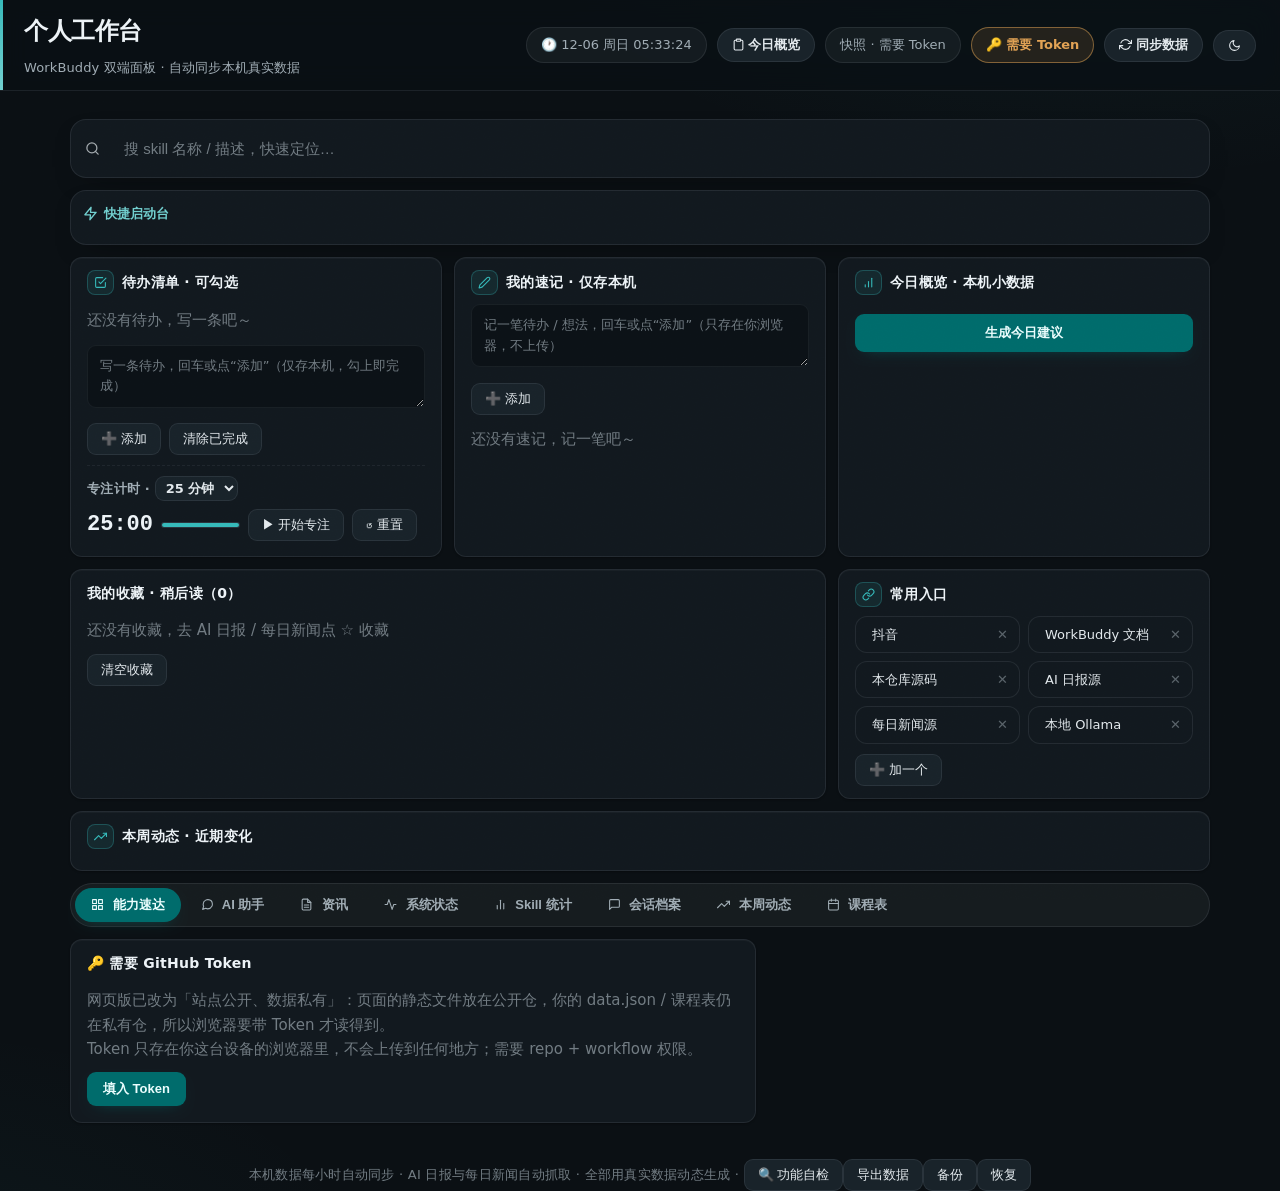
==== commit 22cea572: "deploy(site): index.html" ====
--- a/index.html
+++ b/index.html
@@ -14,7 +14,7 @@
 <link rel="icon" href="icon.svg" type="image/svg+xml">
 <link rel="icon" href="icon-192.png" type="image/png">
 <link rel="apple-touch-icon" href="icon-192.png">
-<link rel="stylesheet" href="styles.css?v=65">
+<link rel="stylesheet" href="styles.css?v=66">
 </head>
 <body>
 <a class="skip" href="#main">跳到主内容</a>
@@ -151,7 +151,7 @@
     <div class="heat-card-b" id="heat-detail-body"></div>
   </div>
 </div>
-<script src="schedule.js?v=3"></script>
+<script src="schedule.js?v=4"></script>
 <script src="app.js?v=73"></script>
 </body>
 </html>
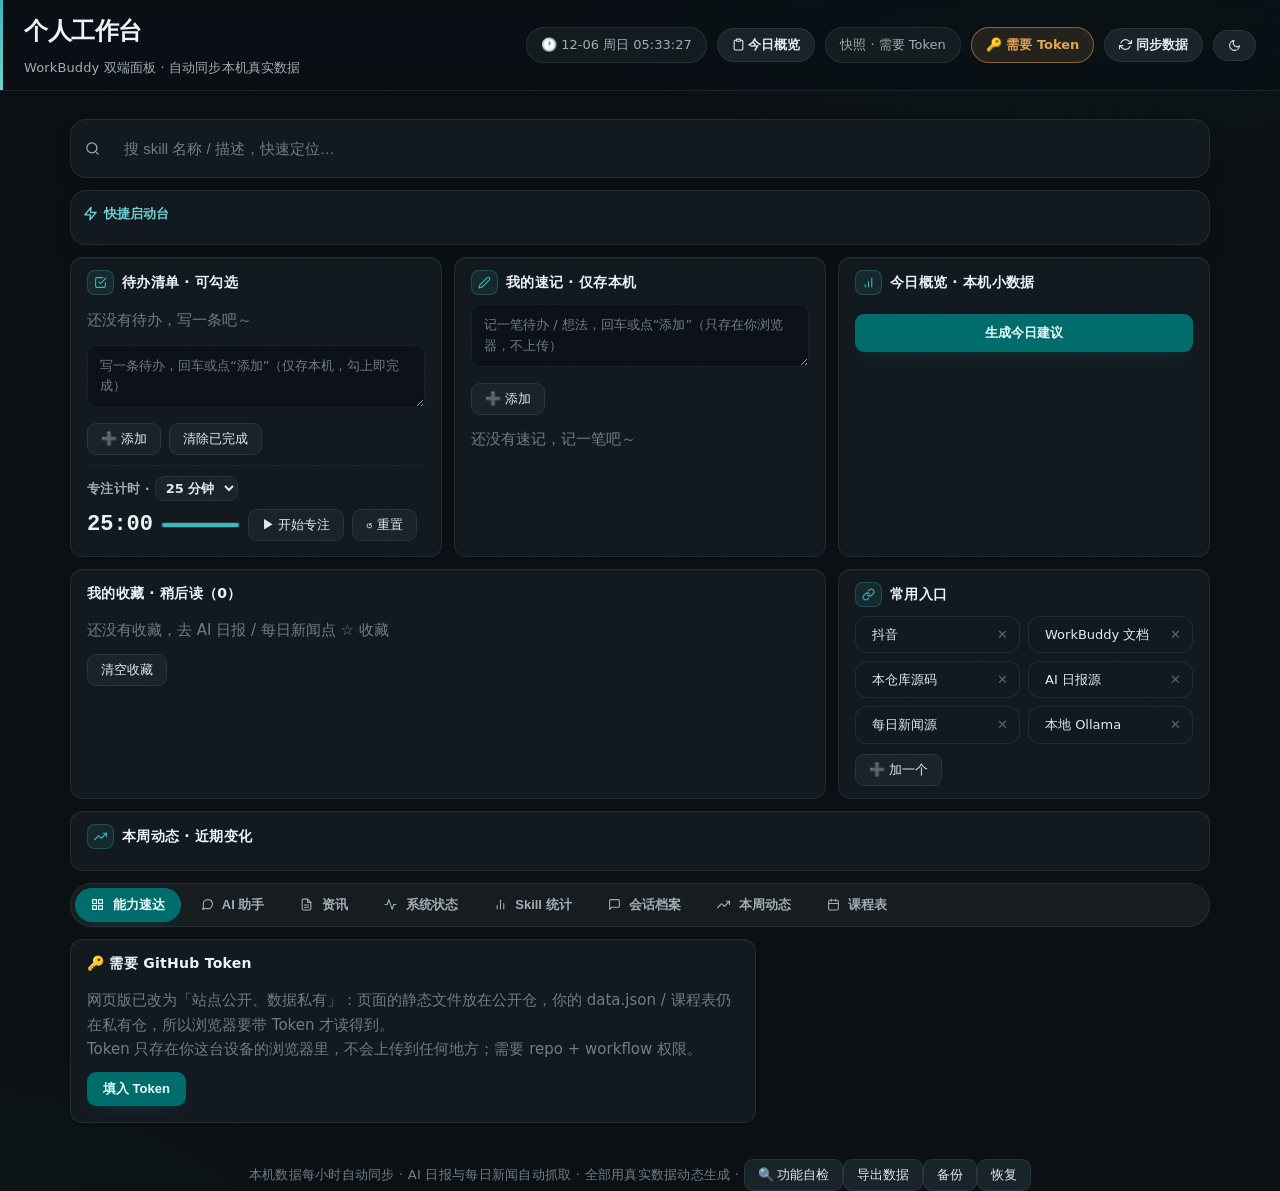
==== commit 506cbf24: "deploy(site): index.html" ====
--- a/index.html
+++ b/index.html
@@ -151,7 +151,7 @@
     <div class="heat-card-b" id="heat-detail-body"></div>
   </div>
 </div>
-<script src="schedule.js?v=4"></script>
+<script src="schedule.js?v=5"></script>
 <script src="app.js?v=73"></script>
 </body>
 </html>
--- a/styles.css
+++ b/styles.css
@@ -415,6 +415,10 @@
 .sr-main{flex:1;display:flex;flex-direction:column;gap:2px;line-height:1.45}
 .sr-main b{font-size:var(--text-sm)}
 .sr-loc,.sr-teach,.sr-note{font-size:13px;color:var(--sub);margin-right:8px}
+.sr-chips{display:flex;flex-wrap:wrap;gap:4px;margin:2px 0}
+.sr-chip{display:inline-block;font-size:11px;line-height:1.6;padding:0 7px;border-radius:10px;font-weight:600}
+.sr-week{background:rgba(78,201,176,.16);color:var(--accent)}
+.sr-credit{background:rgba(61,139,253,.16);color:#6ea8fe}
 
 /* ---------- 热力图弹窗 / 顶栏按钮 ---------- */
 .heat-modal{display:none;position:fixed;inset:0;background:rgba(0,0,0,.6);z-index:50;align-items:center;justify-content:center;padding:20px;animation:fadeIn .25s ease both}
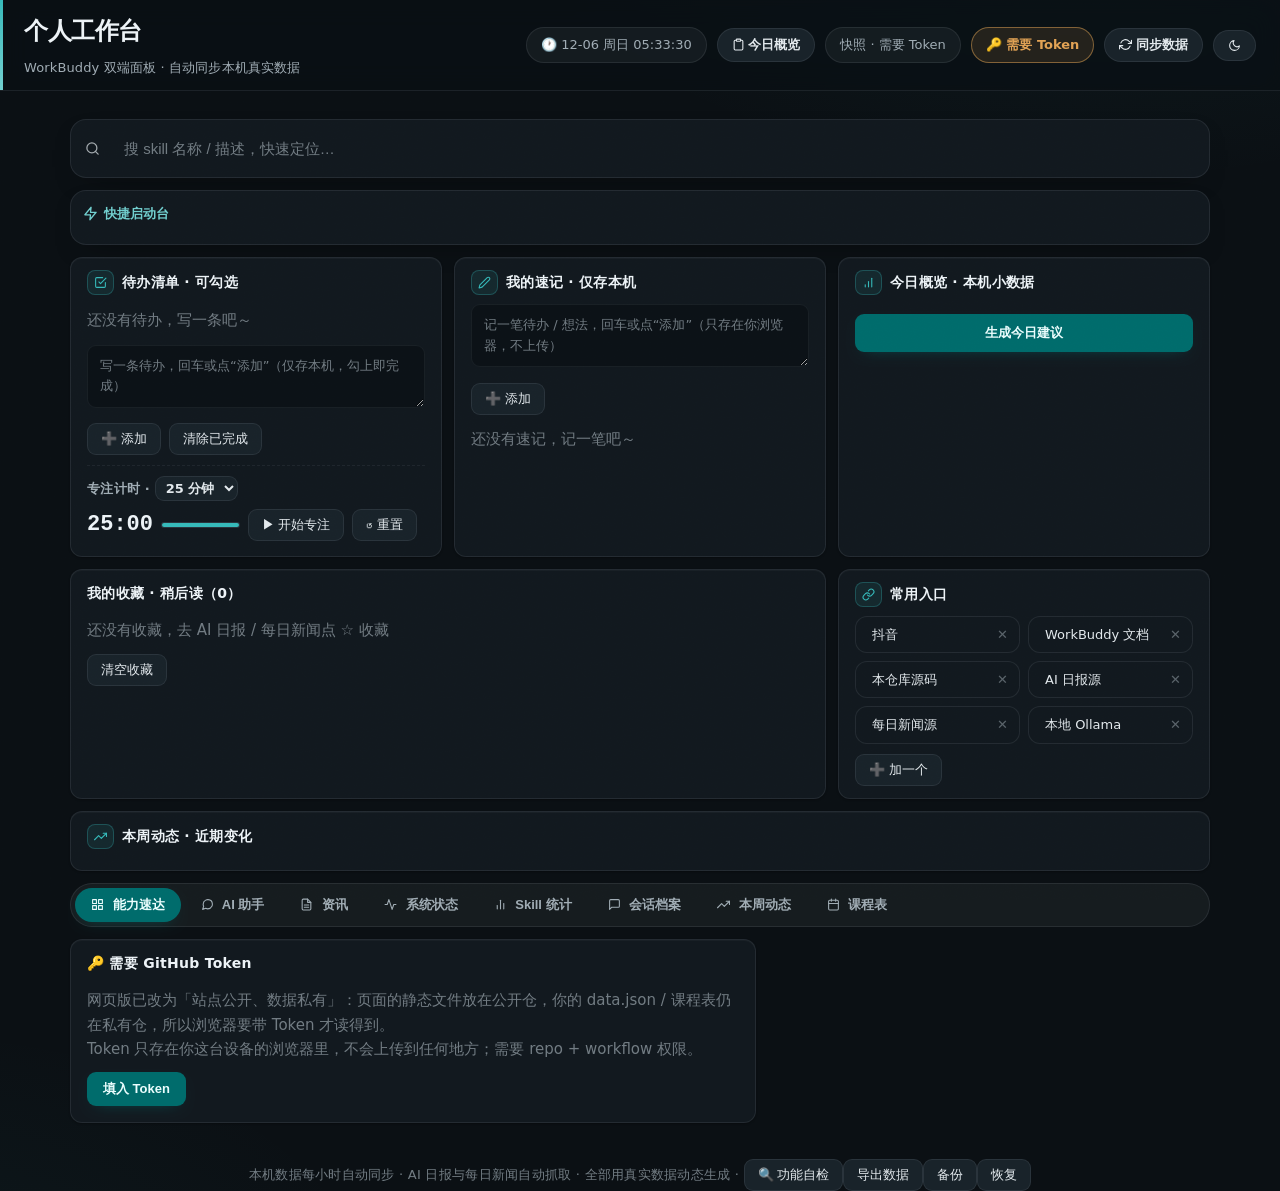
==== commit 2a35a7e8: "deploy(site): index.html" ====
--- a/index.html
+++ b/index.html
@@ -14,7 +14,7 @@
 <link rel="icon" href="icon.svg" type="image/svg+xml">
 <link rel="icon" href="icon-192.png" type="image/png">
 <link rel="apple-touch-icon" href="icon-192.png">
-<link rel="stylesheet" href="styles.css?v=66">
+<link rel="stylesheet" href="styles.css?v=67">
 </head>
 <body>
 <a class="skip" href="#main">跳到主内容</a>
@@ -151,7 +151,7 @@
     <div class="heat-card-b" id="heat-detail-body"></div>
   </div>
 </div>
-<script src="schedule.js?v=5"></script>
+<script src="schedule.js?v=6"></script>
 <script src="app.js?v=73"></script>
 </body>
 </html>
